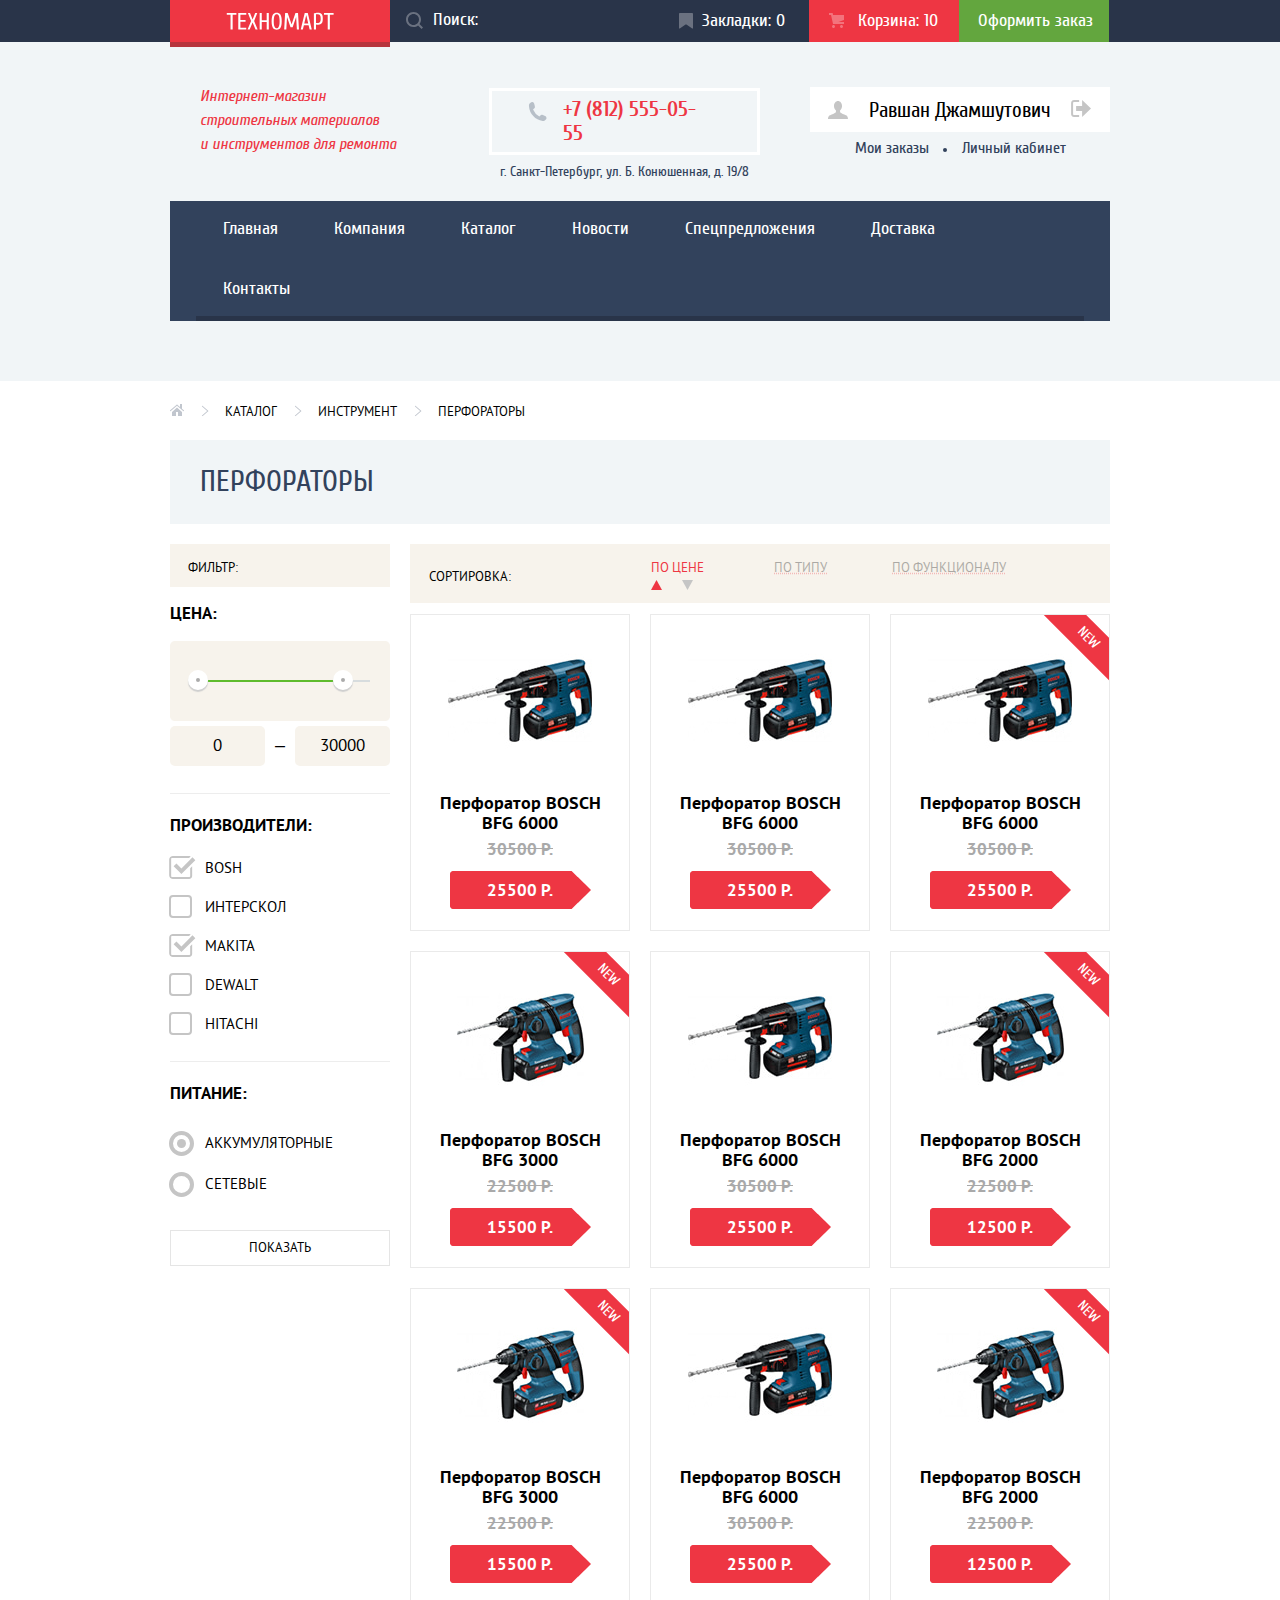
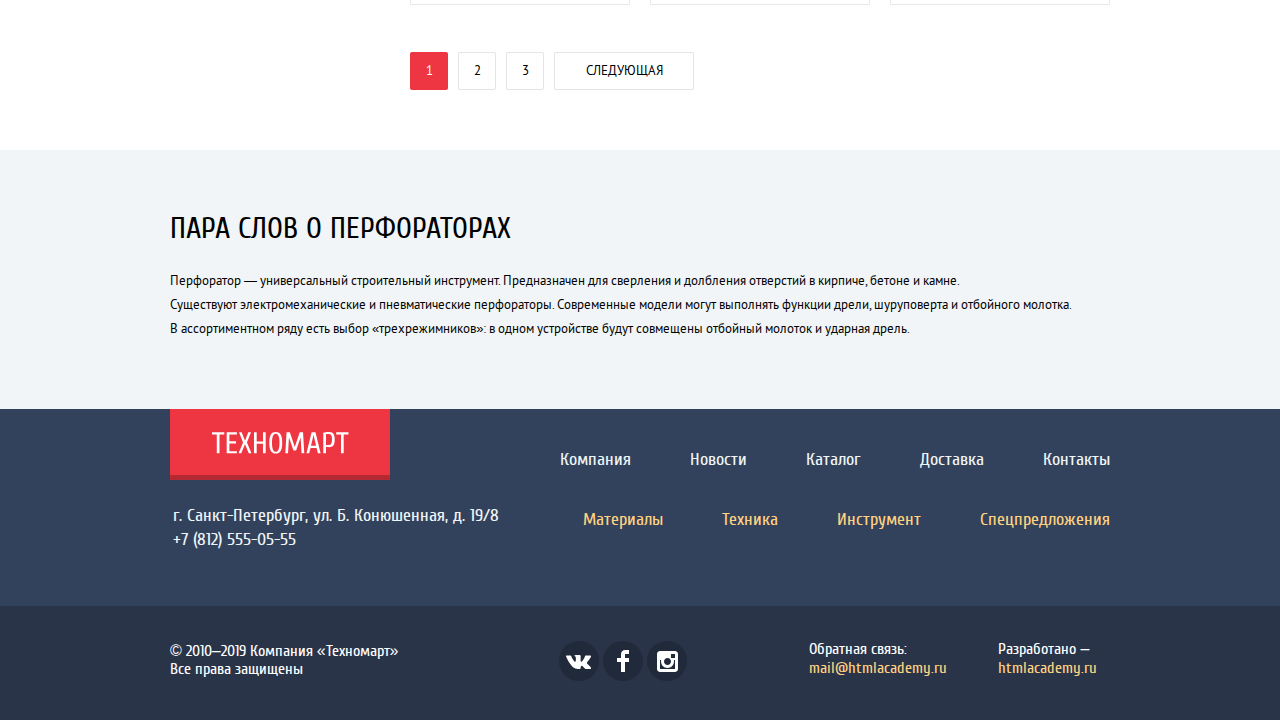
==== perforators.html @ a946649a "Добавлены подписи для каталога" ====
<!DOCTYPE html>
<html lang="ru">
  <head>
    <meta charset="utf-8">
    <title>Техномарт | Перфораторы</title>
    <link href="css/normalize.css" rel="stylesheet">
    <link href="css/style.css" rel="stylesheet">
  </head>
  <body>
    <header class="main-header">
      <div class="header-row-container">
        <div class="container header-inner-wrap">
          <a class="main-header-logo perforators-header-logo" href="index.html" aria-label="Переход на главную страницу">
            <img class="logo-img" src="img/logo-technomart.svg" width="108" height="18" alt="Логотип сайта Техномарт">
          </a>
          <div class="inner-row-container">
            <form class="search-form">
              <input class="search-field" type="search" name="search-field" placeholder="Поиск:" aria-label="Поиск по сайту">
              <span class="search-icon-container">
                <svg class="search-icon" aria-hidden="true" focusable="false"
                  width="17"
                  height="17"
                  viewBox="0 0 17 17"
                  fill="none"
                  xmlns="http://www.w3.org/2000/svg">

                  <path
                    fill-rule="evenodd"
                    clip-rule="evenodd"
                    d="M13.458 12.044L17 15.586L15.586 17L12.044
                       13.458C10.782 14.421 9.21 15 7.5 15C3.35786
                       15 0 11.6421 0 7.5C0 3.35786 3.35786 0 7.5
                       0C11.6421 0 15 3.35786 15 7.5C15.0001 9.14309
                       14.4581 10.7403 13.458 12.044ZM7.5 2C4.467
                       2 2 4.467 2 7.5C2.00331 10.5362 4.4638 12.9967
                       7.5 13C10.532 13 13 10.532 13 7.5C13 4.467
                       10.532 2 7.5 2Z"
                  />
                </svg>
              </span>
            </form>
            <a class="bookmarks b-catalog-bookmarks" href="#">Закладки: 0</a>
            <a class="cart b-catalog-cart" href="#">Корзина: 10</a>
            <a class="ordering" href="#">Оформить заказ</a>
          </div>
        </div>
      </div>
      <div class="header-flex-container">
        <div class="container header-inner-container header-inner-containercatalog">
          <p class="site-description-text site-description-text-catalog">
            Интернет-магазин
            строительных материалов
            и&nbsp;инструментов для ремонта
          </p>
          <div class="header-contacts-block header-contacts-block-catalog">
            <a class="header-contacts-phone" href="tel:78125550555" aria-label="Телефон нашего магазина">+7 (812) 555-05-55</a>
            <p class="header-address">г. Санкт-Петербург, ул. Б. Конюшенная, д. 19/8</p>
          </div>
          <div class="catalog-header-fields">
            <div class="private-block">
              <div class="private-name-wrap">
                <a class="private-name" href="blank.html">Равшан Джамшутович</a>
                <span class="user-icon-container">
                  <svg class="user-icon" aria-hidden="true" focusable="false"
                    width="20"
                    height="18"
                    fill="none"
                    xmlns="http://www.w3.org/2000/svg">
                    <path
                      d="M17.881 14.166c-2.144-.735-4.256-1.666-5.207-2.39-.657-.501-.77-1.618-.517-2.415 1.118-.903 1.864-2.477 1.864-4.278C14.021 2.276 12.221 0 10 0S5.979 2.276 5.979 5.083c0 1.801.746 3.374 1.863 4.277.253.798.141 1.915-.517 2.416-.95.724-3.063 1.654-5.207 2.39C-.026 14.902 0 18 0 18h20s.025-3.099-2.119-3.834z"
                    />
                  </svg>
                </span>
              </div>
              <a class="exit-button" href="blank.html" aria-label="Выход из личного кабинета">
                <svg class="logout-icon"  aria-hidden="true" focusable="false"
                  width="20"
                  height="17"
                  fill="none"
                  xmlns="http://www.w3.org/2000/svg">

                  <path
                    d="M20 8.5L11.12 0v6h-6v5h6v6L20 8.5z"
                  />
                  <path
                    d="M2.1 13.95V3.05c.02-.38.18-1.06 1.02-1.06h5.02V0H3.12C.94 0 .12 1.81.09 3.03v10.94C.1 15.2.94 17 3.12 17h5.02v-1.99H3.12c-.84 0-1-.68-1.01-1.06z"
                  />
                </svg>
              </a>
            </div>
            <div class="private-wrap">
              <a class="my-orders" href="blank.html">Мои заказы</a>
              <a class="private-office" href="blank.html">Личный кабинет</a>
            </div>
          </div>
        </div>
      </div>
      <nav class="main-navigation container">
        <ul class="site-navigation">
          <li class="site-navigation-item">
            <a class="site-navigation-link" href="index.html">Главная</a>
          </li>
          <li class="site-navigation-item">
            <a class="site-navigation-link" href="blank.html">Компания</a>
          </li>
          <li class="site-navigation-item">
            <a class="site-navigation-link" href="blank.html">Каталог</a>
          </li>
          <li class="site-navigation-item">
            <a class="site-navigation-link" href="blank.html">Новости</a>
          </li>
          <li class="site-navigation-item">
            <a class="site-navigation-link" href="blank.html">Спецпредложения</a>
          </li>
          <li class="site-navigation-item">
            <a class="site-navigation-link" href="blank.html">Доставка</a>
          </li>
          <li class="site-navigation-item">
            <a class="site-navigation-link" href="blank.html">Контакты</a>
          </li>
        </ul>
      </nav>
    </header>
    <main>
      <ul class="breadcrumbs container">
        <li class="breadcrumbs-item">
          <a class="breadcrumbs-link" href="index.html" aria-label="Главная страница">
            <svg class="home-icon" aria-hidden="true" focusable="false"
              width="14"
              height="12"
              fill="none"
              xmlns="http://www.w3.org/2000/svg">

              <path
                d="M2 8v4h4V8h2v4h4V8L7 3.516 2 8z"
              />
              <path
                d="M13.831 6.365L12 4.751V0h-2v2.987L7.332.635c-.02-.017-.043-.023-.064-.037a.4655.4655 0 00-.08-.047.5514.5514 0 00-.095-.024C7.062.521 7.032.515 7 .515c-.031 0-.061.006-.092.012a.46.46 0 00-.095.025c-.028.011-.053.029-.08.046-.021.014-.045.02-.064.037L.171 6.365a.501.501 0 00.33.875.497.497 0 00.331-.125L7 1.677l6.169 5.438a.501.501 0 00.662-.75z"
              />
            </svg>
          </a>
        </li>
        <li class="breadcrumbs-item">
          <a class="breadcrumbs-link" href="blank.html">Каталог</a>
        </li>
        <li class="breadcrumbs-item">
          <a class="breadcrumbs-link" href="blank.html">Инструмент</a>
        </li>
        <li class="breadcrumbs-item breadcrumbs-current" aria-current="page">
          <a class="breadcrumbs-link">Перфораторы</a>
        </li>
      </ul>
      <div class="catalog-title-wrap container">
        <h2 class="section-title perforators-catalog-title">Перфораторы</h2>
      </div>
      <div class="catalog-wrapper container">
        <div class="filters">
          <div class="filters-title-container">
            <h3 class="filters-title">Фильтр:</h3>
          </div>
          <form class="catalog-filter" method="GET" action="https://echo.htmlacademy.ru/" target="_blank">
            <fieldset class="filter-item price-range">
              <legend class="filter-legend">цена:</legend>
              <div class="range-filter">
                <div class="range-controls">
                  <div class="scale">
                    <div class="bar"></div>
                  </div>
                  <div class="toggle toggle-min" tabindex="0"></div>
                  <div class="toggle toggle-max" tabindex="0"></div>
                </div>
                <div class="price-controls">
                  <label class="min-price">
                    <input class="number-field number-field-min" type="text" name="min-price" value="0">
                  </label>
                  <span>&ndash;</span>
                  <label class="max-price">
                    <input class="number-field number-field-max" type="text" name="max-price" value="30000">
                  </label>
                </div>
              </div>
            </fieldset>
            <fieldset class="filter-item checkbox-producers">
              <legend class="filter-legend">производители:</legend>
              <ul class="checkbox-list">
                <li class="checkbox-item">
                  <input class="visually-hidden checkbox-input" type="checkbox" name="producers" value="bosh" id="filter-bosh" checked>
                  <label for="filter-bosh">bosh</label>
                </li>
                <li class="checkbox-item">
                  <input class="visually-hidden checkbox-input" type="checkbox" name="producers" value="interskol" id="filter-interskol">
                  <label for="filter-interskol">интерскол</label>
                </li>
                <li class="checkbox-item">
                  <input class="visually-hidden checkbox-input" type="checkbox" name="producers" value="makita" id="filter-makita" checked>
                  <label for="filter-makita">makita</label>
                </li>
                <li class="checkbox-item">
                  <input class="visually-hidden checkbox-input" type="checkbox" name="producers" value="dewalt" id="filter-dewalt">
                  <label for="filter-dewalt">dewalt</label>
                </li>
                <li class="checkbox-item">
                  <input class="visually-hidden checkbox-input" type="checkbox" name="producers" value="hitachi" id="filter-hitachi">
                  <label for="filter-hitachi">hitachi</label>
                </li>
              </ul>
            </fieldset>
            <fieldset class="filter-item radio-batteries">
              <legend class="filter-legend">питание:</legend>
              <ul class="radio-list">
                <li class="radio-item">
                  <input class="visually-hidden radio-input" type="radio" name="power" id="rechargeable-batteries" value="cordless-rotary-hammers
                  " checked>
                  <label for="rechargeable-batteries">аккумуляторные</label>
                </li>
                <li class="radio-item">
                  <input class="visually-hidden radio-input" type="radio" name="power" id="mains-batteries" value="network-punchers
                  ">
                  <label for="mains-batteries">сетевые</label>
                </li>
              </ul>
            </fieldset>
            <button class="filter-button" type="submit">показать</button>
          </form>
        </div>
        <div class="sorting">
          <div class="sorting-title-wrap">
            <h3 class="sorting-title">Сортировка:</h3>
          </div>
          <div class="sorting-block">
            <a class="sorting-item price active" href="#">По цене</a>
            <a class="sorting-item type" href="#">По типу</a>
            <a class="sorting-item functionality" href="#">По функционалу</a>
            <div class="dir-arrows-wrap">
              <a class="sorting-item sorting-item-dir" href="#" aria-label="Сортировка по возрастанию">
                <svg class="icon-dir icon-dir-up active" aria-hidden="true" focusable="false"
                  width="11"
                  height="10"
                  viewBox="0 0 11 10"
                  fill="none"
                  xmlns="http://www.w3.org/2000/svg">

                  <path
                    d="M5.5 0L11 10L0 10"
                  />
                </svg>
              </a>
              <a class="sorting-item sorting-item-dir" href="#" aria-label="Сортировка по убыванию">
                <svg class="icon-dir icon-dir-down" aria-hidden="true" focusable="false"
                  width="11"
                  height="10"
                  viewBox="0 0 11 10"
                  fill="none"
                  xmlns="http://www.w3.org/2000/svg">

                  <path
                    d="M5.5 0L11 10L0 10"
                  />
                </svg>
              </a>
            </div>
          </div>
        </div>
        <section class="perforators-catalog-section">
          <h3 class="visually-hidden">Каталог перфораторов</h3>
          <ul class="perforators-list">
            <li class="perforator-item new new-catalog-perforators">
              <div class="hover-buttons">
                <a class="add-basket-button" href="#">купить</a>
                <a class="add-bookmark-button" href="#">в закладки</a>
              </div>
              <div class="catalog-img-wrap">
                <img class="perforator-image" src="img/perforator-3.jpg" width="144" height="128" alt="Перфоратор BOSCH BFG 6000">
              </div>
              <a class="card-link" href="blank.html">
                <h3 class="card-title">Перфоратор BOSCH BFG 6000</h3>
              </a>
              <del class="price-delete">30500 Р.</del>
              <span class="real-price">25500 Р.</span>
            </li>
            <li class="perforator-item new new-catalog-perforators">
              <div class="hover-buttons">
                <a class="add-basket-button" href="#">купить</a>
                <a class="add-bookmark-button" href="#">в закладки</a>
              </div>
              <div class="catalog-img-wrap">
                <img class="perforator-image" src="img/perforator-3.jpg" width="144" height="128" alt="Перфоратор BOSCH BFG 6000">
              </div>
              <a class="card-link" href="blank.html">
                <h3 class="card-title">Перфоратор BOSCH BFG 6000</h3>
              </a>
              <del class="price-delete">30500 Р.</del>
              <span class="real-price">25500 Р.</span>
            </li>
            <li class="perforator-item new new-catalog-perforators new-current">
              <div class="hover-buttons">
                <a class="add-basket-button" href="#">купить</a>
                <a class="add-bookmark-button" href="#">в закладки</a>
              </div>
              <div class="catalog-img-wrap">
                <img class="perforator-image" src="img/perforator-3.jpg" width="144" height="128" alt="Перфоратор BOSCH BFG 6000">
              </div>
              <a class="card-link" href="blank.html">
                <h3 class="card-title">Перфоратор BOSCH BFG 6000</h3>
              </a>
              <del class="price-delete">30500 Р.</del>
              <span class="real-price">25500 Р.</span>
            </li>
            <li class="perforator-item new new-catalog-perforators new-current">
              <div class="hover-buttons">
                <a class="add-basket-button" href="#">купить</a>
                <a class="add-bookmark-button" href="#">в закладки</a>
              </div>
              <div class="catalog-img-wrap">
                <img class="perforator-image" src="img/perforator-2.jpg" width="127" height="112" alt="Перфоратор BOSCH BFG 3000">
              </div>
              <a class="card-link" href="blank.html">
                <h3 class="card-title">Перфоратор BOSCH BFG 3000</h3>
              </a>
              <del class="price-delete">22500 Р.</del>
              <span class="real-price">15500 Р.</span>
            </li>
            <li class="perforator-item new new-catalog-perforators">
              <div class="hover-buttons">
                <a class="add-basket-button" href="#">купить</a>
                <a class="add-bookmark-button" href="#">в закладки</a>
              </div>
              <div class="catalog-img-wrap">
                <img class="perforator-image" src="img/perforator-3.jpg" width="144" height="128" alt="Перфоратор BOSCH BFG 6000">
              </div>
              <a class="card-link" href="blank.html">
                <h3 class="card-title">Перфоратор BOSCH BFG 6000</h3>
              </a>
              <del class="price-delete">30500 Р.</del>
              <span class="real-price">25500 Р.</span>
            </li>
            <li class="perforator-item new new-catalog-perforators new-current">
              <div class="hover-buttons">
                <a class="add-basket-button" href="#">купить</a>
                <a class="add-bookmark-button" href="#">в закладки</a>
              </div>
              <div class="catalog-img-wrap">
                <img class="perforator-image" src="img/perforator-4.jpg" width="127" height="112" alt="Перфоратор BOSCH BFG 2000">
              </div>
              <a class="card-link" href="blank.html">
                <h3 class="card-title">Перфоратор BOSCH BFG 2000</h3>
              </a>
              <del class="price-delete">22500 Р.</del>
              <span class="real-price">12500 Р.</span>
            </li>
            <li class="perforator-item new new-catalog-perforators new-current">
              <div class="hover-buttons">
                <a class="add-basket-button" href="#">купить</a>
                <a class="add-bookmark-button" href="#">в закладки</a>
              </div>
              <div class="catalog-img-wrap">
                <img class="perforator-image" src="img/perforator-2.jpg" width="127" height="112" alt="Перфоратор BOSCH BFG 3000">
              </div>
              <a class="card-link" href="blank.html">
                <h3 class="card-title">Перфоратор BOSCH BFG 3000</h3>
              </a>
              <del class="price-delete">22500 Р.</del>
              <span class="real-price">15500 Р.</span>
            </li>
            <li class="perforator-item new new-catalog-perforators">
              <div class="hover-buttons">
                <a class="add-basket-button" href="#">купить</a>
                <a class="add-bookmark-button" href="#">в закладки</a>
              </div>
              <div class="catalog-img-wrap">
                <img class="perforator-image" src="img/perforator-3.jpg" width="144" height="128" alt="Перфоратор BOSCH BFG 6000">
              </div>
              <a class="card-link" href="blank.html">
                <h3 class="card-title">Перфоратор BOSCH BFG 6000</h3>
              </a>
              <del class="price-delete">30500 Р.</del>
              <span class="real-price">25500 Р.</span>
            </li>
            <li class="perforator-item new new-catalog-perforators new-current">
              <div class="hover-buttons">
                <a class="add-basket-button" href="#">купить</a>
                <a class="add-bookmark-button" href="#">в закладки</a>
              </div>
              <div class="catalog-img-wrap">
                <img class="perforator-image" src="img/perforator-4.jpg" width="127" height="112" alt="Перфоратор BOSCH BFG 2000">
              </div>
              <a class="card-link" href="blank.html">
                <h3 class="card-title">Перфоратор BOSCH BFG 2000</h3>
              </a>
              <del class="price-delete">22500 Р.</del>
              <span class="real-price">12500 Р.</span>
            </li>
          </ul>
          <ul class="pagination">
            <li class="pagination-item">
              <a class="pagination-link active">1</a>
            </li>
            <li class="pagination-item">
              <a class="pagination-link" href="#">2</a>
            </li>
            <li class="pagination-item">
              <a class="pagination-link" href="#">3</a>
            </li>
            <li class="pagination-item">
              <a class="pagination-link pagination-next" href="#">Следующая</a>
            </li>
          </ul>
        </section>
      </div>
      <section class="desc-products">
        <div class="container">
          <h2 class="desc-products-title">Пара слов о перфораторах</h2>
          <p class="desc-products-text">
            Перфоратор&nbsp;&mdash; универсальный строительный инструмент. Предназначен для сверления и&nbsp;долбления отверстий в&nbsp;кирпиче, бетоне и&nbsp;камне.
            Существуют&nbsp;электромеханические и&nbsp;пневматические перфораторы. Современные модели могут выполнять функции дрели, шуруповерта и&nbsp;отбойного&nbsp;молотка.
            В&nbsp;ассортиментном ряду есть выбор &laquo;трехрежимников&raquo;: в&nbsp;одном устройстве будут совмещены отбойный молоток и&nbsp;ударная дрель.
          </p>
        </div>
      </section>
    </main>
    <footer class="main-footer">
      <div class="container main-footer-wrap">
        <div class="main-footer-container">
          <a class="footer-logo perforators-footer-logo" href="index.html">
            <img class="footer-logo-img" src="img/logo-technomart2.svg" width="138" height="23" alt="Логотип сайта Техномарт">
          </a>
          <div class="footer-contacts-block">
            <p class="footer-address">г. Санкт-Петербург, ул. Б. Конюшенная, д. 19/8</p>
            <a class="footer-phone" href="tel:+78125550555">+7 (812) 555-05-55</a>
          </div>
        </div>
        <div class="footer-navigations-wrapper">
          <ul class="footer-navigation footer-navigation-white">
            <li class="footer-navigation-item">
              <a class="footer-navigation-link white" href="blank.html">Компания</a>
            </li>
            <li class="footer-navigation-item">
              <a class="footer-navigation-link white" href="blank.html">Новости</a>
            </li>
            <li class="footer-navigation-item">
              <a class="footer-navigation-link white" href="perforators.html">Каталог</a>
            </li>
            <li class="footer-navigation-item">
              <a class="footer-navigation-link white" href="blank.html">Доставка</a>
            </li>
            <li class="footer-navigation-item">
              <a class="footer-navigation-link white" href="blank.html">Контакты</a>
            </li>
          </ul>
          <ul class="footer-navigation footer-navigation-gold">
            <li class="footer-navigation-item">
              <a class="footer-navigation-link gold" href="blank.html">Материалы</a>
            </li>
            <li class="footer-navigation-item">
              <a class="footer-navigation-link gold" href="blank.html">Техника</a>
            </li>
            <li class="footer-navigation-item">
              <a class="footer-navigation-link gold" href="blank.html">Инструмент</a>
            </li>
            <li class="footer-navigation-item">
              <a class="footer-navigation-link gold" href="blank.html">Спецпредложения</a>
            </li>
          </ul>
        </div>
      </div>
      <div class="footer-inner-block">
        <div class="container down-row-wrap">
          <p class="copyright">
            &#169; 2010–2019 Компания «Техномарт»<br>
            Все права защищены
          </p>
          <ul class="socials-list">
            <li class="social-item">
              <a class="social-button" href="https://vk.com" target="_blank" aria-label="Мы в Вконтактн">
                <svg class="vk-icon" aria-hidden="true" focusable="false"
                  width="26"
                  height="15"
                  viewBox="0 0 26 15"
                  fill="none"
                  xmlns="http://www.w3.org/2000/svg">

                  <path
                    d="M15.5403 11.7281C16.4609 11.4384 17.6395
                       13.6406 18.8943 14.4834C19.836 15.1219
                       20.5573 14.9841 20.5573 14.9841L23.9017
                       14.9372C23.9017 14.9372 25.6495 14.8322
                       24.8232 13.4803C24.7549 13.3678 24.3389
                       12.4781 22.334 10.6472C20.2376 8.73186
                       20.5217 9.04218 23.0456 5.73093C24.5835
                       3.71249 25.1988 2.47968 25.0062
                       1.95468C24.8213 1.44936 23.6918 1.58061
                       23.6918 1.58061L19.9237 1.60593C19.5568
                       1.60686 19.2458 1.71749 19.1042
                       2.08874C19.1013 2.09249 18.5062
                       3.65061 17.7127 4.9753C16.0362 7.77749
                       15.3669 7.92655 15.0896 7.75124C14.4531
                       7.3453 14.6139 6.1228 14.6139 5.25374C14.6139
                       2.5378 15.0299 1.4053 13.7992 1.1128C13.388
                       1.0153 13.0876 0.951552 12.0389
                       0.942177C10.6985 0.922489 9.56027 0.942177
                       8.91508 1.25061C8.48656 1.45968 8.15819
                       1.91811 8.35753 1.94436C8.6079 1.97718 9.1693
                       2.09436 9.46975 2.49374C9.8559 3.01124 9.84434
                       4.17093 9.84434 4.17093C9.84434 4.17093 10.0649
                       7.36874 9.32434 7.7653C8.8159 8.03718 8.12064
                       7.48218 6.62516 4.9378C5.86153 3.63655 5.28471
                       2.19843 5.28471 2.19843C5.28471 2.19843 5.17301
                       1.93124 4.97079 1.78499C4.73005 1.61155 4.39301
                       1.55624 4.39301 1.55624L0.816563 1.57874C0.816563
                       1.57874 0.27923 1.59374 0.0818227
                       1.82436C-0.0934366 2.02874 0.0673782
                       2.45061 0.0673782 2.45061C0.0673782 2.45061
                       2.86864 8.90155 6.04064 12.1509C8.94879
                       15.1341 12.2537 14.9362 12.2537
                       14.9362H13.7511C13.7511 14.9362 14.2027
                       14.8856 14.4338 14.6437C14.6495 14.4187
                       14.6399 13.9959 14.6399 13.9959C14.6399
                       13.9959 14.61 12.0187 15.5403 11.7281Z"
                  />
                </svg>
              </a>
            </li>
            <li class="social-item">
              <a class="social-button" href="https://facebook.com" target="_blank" aria-label="Мы в Фейсбуке">
                <svg class="fb-icon" aria-hidden="true" focusable="false"
                  width="12"
                  height="22"
                  viewBox="0 0 12 22"
                  fill="none"
                  xmlns="http://www.w3.org/2000/svg">

                  <path
                    d="M12 4V0H8C5.79086 0 4 1.79086 4
                       4V8H0V12H4V22H8V12H12V8H8V4H12Z"
                  />
                </svg>
              </a>
            </li>
            <li class="social-item">
              <a class="social-button" href="https://instagram.com" target="_blank" aria-label="Мы в Инстаграме">
                <svg class="inst-icon" aria-hidden="true" focusable="false"
                  width="21"
                  height="21"
                  viewBox="0 0 21 21"
                  fill="none"
                  xmlns="http://www.w3.org/2000/svg">

                  <path
                    fill-rule="evenodd"
                    clip-rule="evenodd"
                    d="M3 0H18C19.65 0 21 1.35 21 3V18C21 19.65 19.65 21 18
                       21H3C1.35 21 0 19.65 0 18V3C0 1.35 1.35 0 3 0ZM14
                       10.5C14 8.57 12.43 7 10.5 7C8.57 7 7 8.57 7 10.5C7
                       12.43 8.57 14 10.5 14C12.43 14 14 12.43 14 10.5ZM3
                       18V9H4.181C4.0626 9.49127 4.00186 9.99467 4 10.5C4
                       14.0899 6.91015 17 10.5 17C14.0899 17 17 14.0899 17
                       10.5C16.9986 9.99464 16.9379 9.49118 16.819
                       9H18V18H3ZM14 7H18V3H14V7Z"
                  />
                </svg>
              </a>
            </li>
          </ul>
          <div class="feedback-wrap">
            <div class="feedback-block">
              <span class="feedback-block-text">Обратная связь:</span>
              <a class="feedback-block-email" href="mailto:mail@htmlacademy.ru" aria-label="Почта для обратной связи">mail@htmlacademy.ru</a>
            </div>
            <div class="develop">
              <span class="develop-text">Разработано &ndash;</span>
              <a class="develop-site" href="https://htmlacademy.ru/intensive/htmlcss">htmlacademy.ru</a>
            </div>
          </div>
        </div>
      </div>
    </footer>
    <section class="modal modal-cart">
      <div class="modal-upper-wrap">
        <span class="icon-mark-span">
          <svg width="66" height="66" viewBox="0 0 66 66" fill="none" xmlns="http://www.w3.org/2000/svg">
            <path d="M33 66C51.2254 66 66 51.2254 66 33C66 14.7746 51.2254 0 33 0C14.7746 0 0 14.7746 0 33C0 51.2254 14.7746 66 33 66Z" fill="#63A63E"/>
            <path d="M49.641 21.066C49.2498 20.6773 48.6181 20.6773 48.227 21.066L29.788 39.504C29.3968 39.8928 28.7651 39.8928 28.374 39.504L20.234 31.365C19.8428 30.9763 19.2111 30.9763 18.82 31.365L15.285 34.9C14.8962 35.2912 14.8962 35.9228 15.285 36.314L28.374 49.404C28.7651 49.7928 29.3968 49.7928 29.788 49.404L33.324 45.868L34.738 44.454L53.176 26.016C53.5647 25.6248 53.5647 24.9932 53.176 24.602L49.641 21.066Z" fill="white"/>
          </svg>
        </span>
        <h2 class="add-success">Товар добавлен в корзину!</h2>
      </div>
      <div class="modal-lower-wrap">
        <a class="ordering-modal-link" href="blank.html">оформить заказ</a>
        <button class="modal-close-button">продолжить покупки</button>
      </div>
      <button class="modal-close feedback-modal-close" type="button" aria-label="Закрыть модальное окно с уведомлением о добавлении товара в корзину">
        <svg class="icon-close"
             width="21"
             height="21"
             viewBox="0 0 21 21"
             fill="none"
             xmlns="http://www.w3.org/2000/svg">

          <path
             d="M13.273 10.5L20.695 3.07799C21.084 2.68899 21.084 2.05299 20.695 1.66399L19.336 0.304995C18.947 -0.0840054 18.311 -0.0840054 17.922 0.304995L10.5 7.72699L3.07799 0.304995C2.68899 -0.0840054 2.05299 -0.0840054 1.66399 0.304995L0.304995 1.66399C-0.0840054 2.05299 -0.0840054 2.68899 0.304995 3.07799L7.72699 10.5L0.305995 17.922C-0.0830054 18.311 -0.0830054 18.947 0.305995 19.336L1.66499 20.695C2.05399 21.084 2.68999 21.084 3.07899 20.695L10.501 13.273L17.923 20.695C18.312 21.084 18.948 21.084 19.337 20.695L20.696 19.336C21.085 18.947 21.085 18.311 20.696 17.922L13.273 10.5Z"
             fill="#EE3643"
          />
        </svg>
      </button>
    </section>
  </body>
</html>
---- css/style.css ----
/* fonts */

/* cuprum-regular */
@font-face {
  font-family: 'Cuprum';
  font-style: normal;
  font-weight: 400;

  font-display: swap;
  src: local('Cuprum Regular'), local('Cuprum-Regular'),
       url('../fonts/cuprum.woff2') format('woff2'),
       url('../fonts/cuprum.woff') format('woff');
}
/* cuprum-700 */
@font-face {
  font-family: 'Cuprum';
  font-style: normal;
  font-weight: 700;

  font-display: swap;
  src: local('Cuprum Bold'), local('Cuprum-Bold'),
       url('../fonts/cuprumbold.woff2') format('woff2'),
       url('../fonts/cuprumbold.woff') format('woff');
}
/* cuprum-italic */
@font-face {
  font-family: 'Cuprum';
  font-style: italic;
  font-weight: 400;

  font-display: swap;
  src: local('Cuprum Italic'), local('Cuprum-Italic'),
       url('../fonts/cuprumitalic.woff2') format('woff2'),
       url('../fonts/cuprumitalic.woff') format('woff');
}
/* cuprum-700italic */
@font-face {
  font-family: 'Cuprum';
  font-style: italic;
  font-weight: 700;

  font-display: swap;
  src: local('Cuprum Bold Italic'), local('Cuprum-BoldItalic'),
       url('../fonts/cuprumbolditalic.woff2') format('woff2'),
       url('../fonts/cuprumbolditalic.woff') format('woff');
}

/* pt-sans-regular */
@font-face {
  font-family: 'PT Sans';
  font-style: normal;
  font-weight: 400;

  font-display: swap;
  src: local('PT Sans'), local('PTSans-Regular'),
       url('../fonts/ptsans.woff2') format('woff2'),
       url('../fonts/ptsans.woff') format('woff');
}
/* pt-sans-700 */
@font-face {
  font-family: 'PT Sans';
  font-style: normal;
  font-weight: 700;

  font-display: swap;
  src: local('PT Sans Bold'), local('PTSans-Bold'),
       url('../fonts/ptsansbold.woff2') format('woff2'),
       url('../fonts/ptsansbold.woff') format('woff');
}

/* Variables */

:root {
  /* colors */

  --basic-white: #fff;
  --basic-extra-grey: rgba(255, 255, 255, 0.3);
  --basic-black: #000;
  --basic-extra-white: rgba(0, 0, 0, 0.0001);
  --basic-neutral: #f1f5f7;
  --basic-extra-light: #F3F7F9;
  --basic-light-grey: #EAEAEA;
  --basic-dark-silver: #32425C;
  --basic-extra-red: #EE3643;
  --basic-purple: #DC91D8;
  --basic-blue:#3BBCE3;
  --basic-light-blue: #f2f6f8;
  --basic-light-blue: #F1F5F7;
  --basic-dark-blue: #32425C;
  --basic-darker-blue: #293449;
  --basic-green: #63A63E;
  --basic-light-green: #8ED78F;
  --basic-light-yellow: #FFC047;
  --basic-dark-yellow: #FFBF47;
  --basic-light-golden: #FFD180;
  --basic-lighter-golden: #FFDA96;
  --basic-light-brown: #a87751;
  --basic-beige: #F9F5F0;
  --basic-extra-beige: #F7F3EC;
  --basic-extra-dark-blue: #E5E5E5;
  --basic-grey: #3D546F;
  --basic-social: #212A3A;
  --basic-button-shadow: #367315;

  --special-white: rgba(255, 255, 255, 0.5);
  --special-extra-white: rgba(0, 0, 0, 0.15);
  --special-dark-blue: #1D2739;
  --special-darker-blue: #161D29;
  --special-extra-blue: #405069;
  --special-dark-red: #CA2C37;
  --special-darker-red: #BA2732;
  --special-greylight: #C5C5C5;
  --special-extra-greylight: rgba(197, 197, 197, 0.3);
  --special-greydark: rgba(169, 169, 169, 0.3);
  --special-greydarker: #a9a9a9;
  --special-dark-green: #5FBB2D;
  --special-darker-green: #518534;

  --home-icon-color: #C1C6CE;

  --b-feedback-button: #F4F4F4;
  --b-modal-buttons: #f1f1f1;
  --placeholder-color: #A9A9A9;
  --logo-shadow: #B6343D;
  --scale-b: #D7DCDE;
  --toggle-b: #ABABAB;
  --toggle-shadow: #cfcfcf;
  --radio-hover: #B5B5B5;

  /* fonts */

  --extra-font: "PT Sans", sans-serif, Tahoma;
}

/* Global */

*,
*::before,
*::after {
  box-sizing: border-box;
}

body {
  min-width: 940px;
  min-height: 100%;
  display: grid;
  grid-template-rows: min-content 1fr min-content;
  align-content: start;
  margin: 0;
  padding: 0;

  font-family: "Cuprum", sans-serif, Arial;
  font-style: normal;
  font-weight: 400;
  font-size: 18px;
  line-height: 24px;
  color: var(--basic-white);

  background-color: var(--basic-white);
}

html {
  height: 100%;
}

a {
  text-decoration: none;
}

img {
  max-width: 100%;
  height: auto;
}

.visually-hidden {
  position: absolute;
  clip: rect(0 0 0 0);
  width: 1px;
  height: 1px;
  margin: -1px;
}

/* container */

.container {
  width: 960px;
  margin: 0 auto;
  padding: 0 10px;
}

/* main-header */

.main-header {
  background-color: var(--basic-light-blue);

  padding-bottom: 60px;
}

.header-row-container {
  background-color: var(--basic-darker-blue);
}

.header-inner-wrap {
  display: flex;
  flex-wrap: wrap;
}

.main-header-logo {
  color: var(--basic-white);
  pointer-events: none;
  text-align: center;

  background-color: var(--basic-extra-red);
  box-shadow: 0 5px 0 var(--logo-shadow);

  width: 220px;
  padding: 12px 56px 5px;
  margin-bottom: auto;
  vertical-align: middle;
}

.logo-img {
  display: inline-block;
  width: 108px;
  height: 18px;
}

.inner-row-container {
  display: flex;
  flex-wrap: wrap;
  width: 720px;
}

.search-form {
  display: flex;
  justify-content: start;
  margin-bottom: auto;
}

.search-field {
  background-color: var(--basic-darker-blue);

  border: none;
  width: 228px;
  outline: none;
  outline-offset: 0;
  order: 1;
}

.search-field::placeholder {
  color: var(--basic-white);
  font-family: "Cuprum", sans-serif, Arial;
  font-style: normal;
  font-weight: 400;
  font-size: 18px;
}

.search-field:active {
  background-color: var(--basic-white);

  color: var(--basic-black);
}

.search-field:focus {
  background-color: var(--basic-white);

  color: var(--basic-black);
}

.search-icon-container {
  padding: 12px 8px 5px 16px;
}

.search-icon {
  fill: var(--basic-white);
  opacity: 0.3;
}

.search-icon:hover {
  opacity: 1;
}

.search-field:active + .search-icon-container,
.search-field:focus + .search-icon-container {
  background-color: var(--basic-white);
}

.search-field:hover + .search-icon-container .search-icon  {
  fill: var(--basic-white);
  opacity: 1;
}

.search-field:active + .search-icon-container .search-icon,
.search-field:focus + .search-icon-container .search-icon {
  fill: var(--basic-extra-red);
  opacity: 1;
}

.perforators-header-logo {
  pointer-events: all;
}

.bookmarks,
.cart {
  color: var(--basic-white);
  overflow-wrap: break-word;

  width: 150px;
  position: relative;
  margin-bottom: auto;
}

.bookmarks {
  padding: 9px 6px 9px 43px;
}

.cart {
  padding:9px 8px 9px 49px;
}

.b-catalog-cart {
  background-color: var(--basic-extra-red);
}

.bookmarks::before,
.cart::before {
  content: "";
  position: absolute;
  top: 13px;

  background-repeat: no-repeat;
  background-position: 0 0;
  opacity: 0.3;
}

.bookmarks::before {
  width: 14px;
  height: 16px;
  left: 20px;

  background-image: url("/img/icon-bookmark.svg");
}

.cart::before {
  width: 15px;
  height: 15px;
  left: 26px;

  background-image: url("/img/icon-cart.svg");
}

.b-catalog-cart::before {
  left: 20px;
}

.bookmarks:hover::before,
.cart:hover::before {
  opacity: 1;
}

.bookmarks:active::before,
.cart:active::before {
  opacity: 0.3;
}

.bookmarks:active,
.cart:active {
  background-color: var(--special-darker-blue);

  color: var(--special-white);
}

.b-catalog-cart:active {
  background-color: var(--basic-extra-red);
}

.ordering {
  width: 150px;
  padding: 9px 16px 9px 19px;
  margin-bottom: auto;

  color: var(--basic-white);
  overflow-wrap: break-word;

  background-color: var(--basic-green);
}

.ordering:hover {
  background-color: var(--special-dark-green);
}

.ordering:active {
  color: var(--special-white)
}

.header-inner-container {
  display: flex;
  margin-bottom: 40px;
}

.header-inner-containercatalog {
  margin-bottom: 2px;
}

.site-description-text {
  width: 235px;
  padding-top: 42px;
  padding-left: 30px;
  margin: 0;
  margin-right: 85px;

  font-style: italic;
  font-size: 16px;
  line-height: 24px;
  color: var(--basic-extra-red);
}


.header-contacts-block {
  padding-top: 46px;
  margin-right: 70px;
}

.header-contacts-block-catalog {
  margin-right: 50px;
}

.header-contacts-phone {
  color: var(--basic-extra-red);
  font-weight: bold;
  font-size: 21px;

  border: 3px solid var(--basic-white);
  display: inline-block;
  padding: 6px 42px 7px 71px;
  margin-bottom: 5px;
  position: relative;
}

.header-contacts-phone::before {
  content: "";
  position: absolute;
  width: 19px;
  height: 19px;
  top: 11px;
  left: 36px;

  background-image: url("../img/icon-phone.svg");
  background-position: 0 0;
  background-repeat: no-repeat;
}

.header-address {
  color: var(--basic-dark-blue);
  font-size: 14px;
  text-align: center;

  margin: 0;
}

.header-fields {
  display: flex;
  align-items: flex-start;
  padding-top: 44px;
  width: 280px;
}

.login-field,
.registration-field {
  color: var(--basic-black);
  font-size: 21px;

  background-color: var(--basic-white);

  display: inline-block;
  overflow-wrap: break-word;
}

.login-field {
  width: 121px;
  margin-right: 10px;
  padding: 12px 27px 12px 19px;
}

.registration-field {
  width: 150px;
  padding: 12px 24px;
}

.login-field:hover,
.registration-field:hover {
  color: var(--basic-extra-red);
}

.login-field:active,
.registration-field:active {
  color: var(--special-greylight)
}

.login-field:hover .login-icon {
  fill: var(--basic-grey)
}

.login-icon {
  fill: var(--special-greylight);
}

.login-icon:hover {
  fill: var(--basic-grey);
}

.login-icon:active {
  fill: var(--special-greylight);
}

.login-field:active .login-icon {
  fill: var(--special-greylight);
}

.catalog-header-fields {
  margin-bottom: 42px;
}

.private-block {
  background-color: var(--basic-white);

  width: 300px;
  height: 45px;
  display: flex;
  align-items: center;
  justify-content: center;
  margin-bottom: 7px;
  margin-top: 45px;
  padding-right: 17px;
}

.private-name-wrap {
  display: flex;
  margin-right: 20px;
}

.user-icon-container {
  padding-top: 3px;
  margin-left: 15px;
  margin-right: 21px;
  height: 18px;
}

.private-name {
  order: 1;

  font-size: 21px;
  font-weight: 400;
}

.private-name,
.exit-button {
  color: var(--basic-black);
}

.user-icon {
  fill: var(--special-greylight);

  width: 20px;
  height: 18px;
}

.private-name:hover + .user-icon-container .user-icon {
  fill: var(--basic-grey);
}

.private-name:active + .user-icon-container .user-icon {
  fill: var(--special-greylight);
}

.exit-button {
  display: inline-block;
  padding-top: 5px;
}

.logout-icon {
  fill: var(--special-greylight);
}

.logout-icon:hover {
  fill: var(--basic-grey);
}

.logout-icon:active {
  fill: var(--special-greylight);
}

.private-wrap {
  position: relative;
  display: flex;
  justify-content: center;
}

.private-wrap:hover::before {
  background-color: var(--basic-extra-red);
}

.private-wrap:active::before {
  background-color: var(--special-greylight);
}

.private-wrap::before {
  content: "";
  width: 4px;
  height: 4px;
  position: absolute;
  top: 50%;
  left: 133px;
  border-radius: 50%;

  background-color: var(--basic-dark-blue);
  background-size: 4px 4px;
  background-position: 0 0;
  background-repeat: no-repeat;
}

.my-orders {
  margin-right: 33px;
}

.my-orders,
.private-office {
  color: var(--basic-dark-blue);
  font-size: 16px;
  line-height: 18px;
}

.my-orders:hover,
.private-office:hover {
  color: var(--basic-extra-red);
}

.private-name:active,
.exit-button:active,
.my-orders:active,
.private-office:active {
  color: var(--special-greylight);
}

/* main-navigation */

.main-navigation {
  background-color: var(--basic-dark-silver);

  padding: 0 26px;
  width: 940px;
}

.site-navigation {
  list-style: none;
  margin: 0;
  padding: 0;
  display: flex;
  justify-content: start;
  align-items: center;
  flex-wrap: wrap;

  box-shadow: inset 0px -5px 0px var(--basic-darker-blue);
}

.site-navigation-link {
  color: var(--basic-white);
  text-align: center;

  display: inline-block;
  padding: 16px 29px 20px 27px;
  overflow-wrap: break-word;
}

.site-navigation-link:hover {
  background-color: var(--basic-darker-blue);
}

.site-navigation-link:active {
  opacity: 0.5;
}

.navigation-link-index {
  pointer-events: none;
}

/* offers */

.offers {
  display: grid;
  grid-template-columns: repeat(3, 300px);
  grid-template-rows: repeat(3, 1fr);
  gap: 20px;
  margin: 59px auto 58px;
}

.offer-item {
  font-weight: bold;
  font-size: 24px;
  line-height: 30px;

  display: flex;
  flex-direction: column;
  justify-content: space-between;
  padding: 20px 23px 21px;

  background-repeat: no-repeat;
}

.new {
  overflow: hidden;
  position: relative;
}

.offer-item:first-of-type {
  background-color: var(--basic-dark-yellow);
  background-image: url("../img/icon-1.svg");
  background-size: 44px 65px;
  background-position: 213px 31px;

  grid-column: 1 / 2;
  grid-row: 1 / 2;
}

.offer-item:nth-of-type(2) {
  background-color: var(--basic-blue);
  background-image: url("../img/icon-2.svg");
  background-size: 75px 61px;
  background-position: 194px 34px;

  grid-column: 2 / 3;
  grid-row: 1 / 2;
}

.offer-item:nth-of-type(3) {
  background-color: var(--basic-purple);
  background-image: url("../img/icon-3.svg");
  background-size: 78px 62px;
  background-position: 191px 31px;

  grid-column: 3 / 4;
  grid-row: 1 / 2;
}

.offer-item:nth-of-type(4) {
  background-color: var(--basic-light-green);
  background-image: url("../img/icon-4.svg");
  background-size: 59px 72px;
  background-position: 196px 26px;

  grid-column: 3 / 4;
  grid-row: 2 / 3;
}

.offer-item:nth-of-type(5) {
  background-color: var(--basic-light-yellow);
  background-image: url("../img/icon-5.svg");
  background-size: 78px 63px;
  background-position: 191px 32px;

  grid-column: 3 / 4;
  grid-row: 3 / 4;
}

.offer-item:nth-of-type(4n + 1) {
  background-color: var(--basic-dark-yellow);
}

.offer-item:nth-of-type(4n + 2) {
  background-color: var(--basic-blue);
}

.offer-item:nth-of-type(4n + 3) {
  background-color: var(--basic-purple);
}

.offer-item:nth-of-type(4n + 4) {
  background-color: var(--basic-light-green);
}

.offer-item:nth-of-type(4n + 5) {
  background-color: var(--basic-light-yellow);
}

.new::before,
.new::before {
  content: "new";
  position: absolute;
  width: 100px;
  height: 30px;
  display: none;

  text-transform: uppercase;
  font-family: "Cuprum", sans-serif, Arial;
  font-style: normal;
  font-weight: 400;
  font-size: 14px;
  text-align: center;
  line-height: 30px;

  background-color: var(--basic-extra-red);
  background-size: 100px 30px;
}

.new::before {
  transform:  rotate(45deg) translate(136px, -152px);
}

.new-current::before {
  display: block;
}

.offer-title {
  margin: 0;
  margin-bottom: 14px;
  max-width: 150px;
  overflow-wrap: break-word;

  font-size: 24px;
}

.subtitle-link {
  color: var(--basic-white);
  text-transform: uppercase;
  font-size: 14px;
  text-align: center;

  background-color: var(--basic-extra-grey);

  width: 135px;
  padding: 4px 15px;
}

.subtitle-link:hover {
  background-color: var(--special-extra-greylight);
}
.subtitle-link:active {
  background-color: var(--special-greydark);
}

.carousel {
  background-repeat: no-repeat;
  background-size: contain;
  background-color: var(--basic-light-brown);

  position: relative;
  grid-column: 1 / 3;
  grid-row: 2 / -1;
}

.carousel-controls {
  position: absolute;
  z-index: 1;
  display: flex;
  justify-content: space-between;
  padding: 0 16px;
  width: 100%;
  left: 0;
  top: 50%;
  transform: translateY(-26%);
}

.control-right-button,
.control-left-button,
.carousel-button {
  cursor: pointer;
  background-color: transparent;

  border: none;
}

.carousel-item {
  display: none;
  width: 100%;
  height: 100%;
  padding: 23px 24px 27px;
  position: relative;
}

.carousel-item img {
  position: absolute;
  width: 100%;
  height: auto;
  object-fit: cover;
  left: 0;
  top: 0;
}

.carousel-item.active {
  display: block;
}

.b-title-wrap {
  width: 620px;
  height: 104px;
  padding-left: 24px;
  padding-top: 23px;
  position: absolute;
  left: 0px;
  top: 0px;

  background-color: rgba(0, 0, 0, 0.15);
  background-size: cover;
}

.carousel-title {
  text-transform: uppercase;
  font-weight: bold;
  font-size: 36px;
  line-height: 36px;

  margin: 0;
  margin-bottom: 5px;
}

.carousel-subtitle {
  margin: 0;
  margin-bottom: 16px;
}

.carousel-link {
  font-size: 14px;
  text-transform: uppercase;
  color: var(--basic-white);
  text-align: center;

  background-color: var(--basic-extra-red);

  width: 192px;
  padding-top: 6px;
  padding-bottom: 8px;
  position: absolute;
  left: 24px;
  bottom: 27px;
}

.carousel-link:hover {
  background-color: var(--special-dark-red);
}

.carousel-link:active {
  background-color: var(--special-darker-red);
}

.buttons-wrap {
  position: absolute;
  left: 295px;
  bottom: 36px;
  z-index: 20;
  display: flex;
  justify-content: space-between;
  width: 30px;
}

.carousel-button {
  width: 10px;
  height: 10px;
  border-radius: 50%;
  border: 2px solid var(--basic-white);
  padding: 0;

  background-color: var(--basic-white);

  cursor: pointer;
}

.carousel-button.current {
  background-color: var(--basic-extra-red);
}

/* popular-products */

.popular-products {
  margin-bottom: 70px;
}

.popular-products-row,
.popular-producers-row {
  background-color: var(--basic-beige);

  margin-bottom: 19px;
  padding: 28px 14px 27px 28px;
  display: flex;
  align-items: center;
  justify-content: space-between;
}

.section-title {
  font-size: 30px;
  font-weight: 400;
  text-transform: uppercase;
  color: var(--basic-dark-blue);

  margin: 0;
}

.all-popular {
  background-color: var(--basic-extra-red);

  color: var(--basic-white);
  font-size: 14px;
  text-transform: uppercase;
  text-align: center;

  width: 192px;
  padding-top: 6px;
  padding-bottom: 6px;
}

.all-popular:hover {
  background-color: var(--special-dark-red);
}

.all-popular:active {
  background-color: var(--special-darker-red);
}

.popular-list {
  list-style: none;
  margin: 0;
  padding: 0;
  display: grid;
  grid-template-columns: repeat(4, 220px);
  gap: 20px;
}

.popular-item {
  background-color: var(--basic-white);

  border: 1px solid var(--basic-light-grey);
  display: flex;
  flex-direction: column;
  align-items: center;
  padding: 6px 18px 21px;
}

.popular-item:hover {
  box-shadow: 0px 4px 20px var(--special-extra-white);

  padding-top: 38px;
}

.hover-buttons {
  display: none;
}

.popular-item:hover .hover-buttons {
  display: flex;
  flex-direction: column;
  align-items: center;
  width: 100%;
  min-height: 86px;
  margin-bottom: 54px;
}

.add-basket-button {
  background-color: var(--basic-green);
  box-shadow: inset 0px -3px 0px var(--basic-button-shadow);

  color: var(--basic-white);
  text-transform: uppercase;
  font-size: 14px;
  line-height: 18px;
  text-align: center;

  border-radius: 2px;
  width: 135px;
  padding: 10px 10px;
  margin-bottom: 10px;
  position: relative;
}

.add-basket-button:hover {
  background-color: var(--special-dark-green);
}

.add-basket-button:active {
  background-color: var(--special-darker-green);
}

.add-basket-button::before {
  content: url("../img/icon-cart.svg");
  width: 15px;
  height: 15px;
  position: absolute;
  left: 25px;
  top: 10px;

  opacity: 0.3;
}

.add-bookmark-button {
  border: 3px solid var(--basic-green);
  border-radius: 2px;
  width: 135px;
  padding: 7px 10px;

  color: var(--basic-dark-blue);
  text-transform: uppercase;
  font-size: 14px;
  line-height: 18px;
  text-align: center;

  background-color: transparent;
}

.add-bookmark-button:hover {
  border: 3px solid var(--basic-dark-blue);
}

.add-bookmark-button:active {
  border: 3px solid var(--basic-dark-blue);
  opacity: 0.5;
}

.popular-image-container {
  display: flex;
  justify-content: center;
  align-items: center;
  min-height: 164px;
  width: 100%;
  margin-bottom: 8px;
}

.popular-item:hover .popular-image-container {
  display: none;
}

.new-popular::before {
  transform: translate(84px, 3px) rotate(45deg);
}

.new-popular:hover::before {
  transform: translate(84px, -29px) rotate(45deg);
}

.popular-image-perforator {
  background-color: var(--basic-dark-blue);
}

.card-link {
  font-family: var(--extra-font);
  font-size: 18px;
  line-height: 20px;
  font-weight: bold;
  color: var(--basic-black);

  margin-bottom: 7px;
}

.popular-product-title {
  margin: 0;

  font-size: 18px;
  text-align: center;
}

.price-delete {
  font-family: var(--extra-font);
  font-size: 17px;
  line-height: 18px;
  text-transform: uppercase;
  font-weight: bold;
  color: var(--special-greydarker);

  margin-bottom: 13px;
  margin-top: auto;
}

.real-price {
  font-family: var(--extra-font);
  font-size: 17px;
  line-height: 38px;
  text-transform: uppercase;
  font-weight: bold;
  color: var(--basic-white);
  text-align: center;

  background-image: url("../img/red-button.png");
  background-size: 141px 38px;

  width: 141px;
  height: 38px;
}

/* producers */

.popular-producers {
  margin-bottom: 70px;
}

.popular-producers-row .all-popular {
  margin-top: -2px;
  margin-right: 5px;
}

.producers-list {
  list-style: none;
  margin: 0;
  padding: 0;
  display: grid;
  grid-template-columns: repeat(4, 220px);
  gap: 20px;
}

.producer-item {
  border: 1px solid var(--basic-light-grey);
  height: 145px;

  background-color: var(--basic-extra-white);
}

.producer-link {
  width: 100%;
  height: 100%;
  display: flex;
  justify-content: center;
  align-items: center;
}

.producer-link:hover {
  box-shadow: 0px 4px 20px var(--special-extra-white);
}

.producer-link:active {
  opacity: 0.5;
}

/* services*/

.services {
  background-color: var(--basic-neutral);
  padding: 64px 0 100px;
}

.services-title {
  color: var(--basic-black);
  line-height: 34px;

  margin: 0;
  margin-bottom: 25px;
  padding: 0;
}

.services-description {
  width: 400px;
  margin: 0;
  margin-bottom: 70px;

  color: var(--basic-black);
  font-family: var(--extra-font);
  font-size: 13px;
  line-height: 22px;
}

.slider {
  display: flex;
  justify-content: start;

  background-repeat: no-repeat;
}

.slider-buttons-block {
  display: flex;
  flex-direction: column;
  margin-right: 80px;
  position: relative;
}

.slider-buttons-block::before {
  content: "";
  width: 10px;
  height: 279px;
  position: absolute;
  left: 230px;
  top: -49px;

  background-image: url("../img/shadow-line.png");
  background-repeat: no-repeat;
  background-position: 0 0;
  background-size: 10px 279px;
}

.slider-button {
  color: var(--basic-white);
  font-weight: bold;
  font-size: 21px;
  text-align: left;

  background-color: var(--basic-dark-blue);
  cursor: pointer;
  box-shadow:
    inset 0px 1px 0px var(--special-extra-blue),
    0px 1px 0px var(--basic-darker-blue);

  border: none;
  width: 240px;
  padding: 18px 22px;
}

.slider-button.active {
  color: var(--basic-darker-blue);
  font-weight: bold;
  font-size: 21px;
  line-height: 30px;

  pointer-events: none;
  background-color: var(--basic-white);
  box-shadow:
    0px 1px 0px var(--basic-white),
    inset 0px 1px 0px var(--basic-white);
}

.slider-button:hover {
  background-color: var(--basic-darker-blue);
}

.slider-button:active {
  color: var(--basic-darker-blue);

  background-color: var(--basic-white);
}

.slider-item {
  display: flex;
  flex-direction: column;
  width: 100%;

  background-position: 100% 22px;
  background-repeat: no-repeat;
}

.slider-wrapper-delivery {
  background-image: url("../img/car.png");
}

.slider-wrapper-guarantee {
  display: none;

  background-image: url("../img/medal.png");
}

.slider-wrapper-credits {
  display: none;

  background-image: url("../img/money.png");
}

.slider-item-title {
  font-size: 30px;
  font-weight: 400;
  line-height: 30px;
  text-transform: uppercase;
  color: var(--basic-dark-blue);

  margin-top: 0;
}

.slider-item-description {
  color: var(--basic-black);
  font-family: var(--extra-font);
  font-size: 13px;
  line-height: 25px;

  margin: 0;
}

.slider-item-delivery {
  width: 275px;
}

.slider-item-guarantee {
  width: 320px;
}

.slider-item-credit {
  width: 280px;
}

.slider-item-link {
  width: 195px;
  padding: 10px 10px;

  background-color: var(--basic-extra-red);

  color: var(--basic-white);
  font-size: 14px;
  line-height: 18px;
  text-transform: uppercase;
  text-align: center;
}

.slider-item-link:hover {
  background-color: var(--special-dark-red);
}

.slider-item-link:active {
  background-color: var(--special-darker-red);
}

/* about-company */

.index-columns {
  display: flex;
  justify-content: space-between;
  margin-bottom: 67px;
  padding-top: 70px;
}

.about-company,
.contacts {
  color: var(--basic-black);
}

.about-company {
  display: flex;
  flex-direction: column;
}

.about-company-title {
  font-size: 30px;
  font-weight: 400;
  line-height: 30px;
  color: var(--basic-black);

  margin: 0 0 24px 0;
  padding: 0;
}

.about-company-text {
  color: var(--basic-black);
  font-family: var(--extra-font);
  font-size: 13px;
  line-height: 24px;

  width: 460px;
}

.about-company-text:first-of-type {
  margin-bottom: 25px;
  margin-top: 0;
}

.about-company-text:nth-of-type(2) {
  margin-bottom: 0;
  margin-top: 0;
}

.about-company-text:nth-of-type(3) {
  margin-bottom: 5px;
  margin-top: 0;
}

.transport-company-list {
  list-style: none;
  margin: 0;
  margin-bottom: 6px;
  padding: 0;
}

.transport-company-item {
  position: relative;
  padding-left: 40px;
  margin-bottom: 12px;
}

.transport-company-item::before {
  content: "";
  position: absolute;
  width: 25px;
  height: 2px;
  left: 0;
  top: 11px;

  background-color: var(--basic-extra-red);
}

.more-about-company {
  background-color: var(--basic-extra-red);

  color: var(--basic-white);
  font-size: 14px;
  text-transform: uppercase;
  text-align: center;

  width: 220px;
  padding-top: 9px;
  padding-bottom: 5px;
}

.more-about-company:hover {
  background-color: var(--special-dark-red);
}

.more-about-company:active {
  background-color: var(--special-darker-red);
}

/* contacts */

.contacts {
  display: flex;
  flex-direction: column;
  grid-column-end: -1;
  padding-top: 7px;
}

.contacts-title {
  color: var(--basic-black);
  font-weight: 400;

  margin: 0;
  margin-bottom: 24px;
  padding: 0;
}

.contacts-text {
  font-family: var(--extra-font);
  font-size: 13px;
  line-height: 24px;

  width: 181px;
  margin: 0;
  margin-bottom: 33px;
}

.contacts-map {
  margin-bottom: 18px;
}

.contacts-help-field {
  width: 300px;
  padding-top: 9px;
  padding-bottom: 5px;

  background-color: var(--basic-extra-red);

  color: var(--basic-white);
  font-size: 14px;
  text-transform: uppercase;
  text-align: center;
}

.contacts-help-field:hover {
  background-color: var(--special-dark-red);
}

.contacts-help-field:active {
  background-color: var(--special-darker-red);
}

/* perforators.html */

.breadcrumbs {
  margin: 18px auto 17px;
  padding: 0;
  list-style: none;
  display: flex;
  flex-wrap: wrap;
  justify-content: start;
  width: 940px;
}

.breadcrumbs-item {
  position: relative;
  margin-right: 41px;
}

.breadcrumbs-item::after {
  content: url("../img/icon-right-small.svg");
  width: 8px;
  height: 12px;
  position: absolute;
  top: 1px;
  right: -25px;
}

.breadcrumbs-item:last-child {
  margin-right: 0;
}

.breadcrumbs-current::after {
  display: none;
}

.breadcrumbs-link,
.filters-title,
.sorting-title,
.sorting-item,
.pagination-link {
  font-family: var(--extra-font);
  font-size: 13px;
  line-height: 18px;
  color: var(--basic-black);
  text-transform: uppercase;
}

.home-icon {
  fill: var(--home-icon-color);
}

.catalog-title-wrap {
  background-color: var(--basic-light-blue);

  padding: 30px;
  margin-bottom: 20px;
  width: 940px;
}

.catalog-wrapper {
  display: grid;
  grid-template-columns: 220px repeat(3, 1fr);
  grid-template-rows: 50px;
  gap: 20px;
}

/* filters */

.filters {
  color: var(--basic-black);
}

.filters-title-container {
  width: 220px;
  padding: 15px 18px 10px;
  margin-bottom: 14px;

  background-color: var(--basic-extra-beige);
}

.filters-title {
  padding: 0;
  margin: 0;

  font-family: var(--extra-font);
  font-size: 13px;
  font-weight: 400;
  color: var(--basic-black);
}

.filter-item {
  margin: 0;
  padding: 0;
  border: none;
  width: 220px;
}

.filter-item::after {
  content: "";
  display: inline-block;
  width: 220px;
  height: 1px;

  background-color: var(--special-greylight);
  opacity: 0.3;
}

.price-range {
  margin-bottom: 12px;
}

.filter-legend {
  color: var(--basic-black);
  font-family: var(--extra-font);
  font-size: 17px;
  font-weight: 700;
  text-transform: uppercase;
}

.range-filter {
  width: 220px;
  margin-top: 16px;
  margin-bottom: 11px;
}

.range-controls {
  width: 220px;
  height: 80px;
  margin-bottom: 5px;
  padding-top: 39px;
  padding-left: 20px;
  padding-right: 20px;
  position: relative;

  background-image: url("../img/Bitmap.png");
  background-size: 220px 80px;
}

.scale {
  height: 2px;

  background-color: var(--scale-b);
}

.bar {
  width: 84%;
  height: 2px;

  background-color: var(--special-dark-green);
}

.toggle {
  position: absolute;
  left: 0;
  top: 29px;
  width: 20px;
  height: 20px;
  padding: 0;
  border: 8px solid var(--basic-white);
  border-radius: 50px;

  cursor: pointer;

  background-color: var(--toggle-b);
  box-shadow: 0px 2px 1px var(--toggle-shadow);
}

.toggle-min {
  left: 18px;
}

.toggle-max {
  left: 163px;
}

.number-field {
  font-family: var(--extra-font);
  font-size: 17px;
  font-weight: 400;
  text-transform: uppercase;
  color: var(--basic-black);
  text-align: center;

  background-color: var(--basic-extra-beige);

  width: 95px;
  border: none;
  border-radius: 5px;
  padding: 10px;
}

.number-field-min {
  margin-right: 5px;
}

.number-field-max {
  margin-left: 5px;
}

.checkbox-producers {
  margin-bottom: 12px;
}

.checkbox-list {
  margin: 0;
  margin-top: 19px;
  margin-bottom: -6px;
  padding: 0;
  list-style: none;
}

.checkbox-item {
  font-family: var(--extra-font);
  font-size: 15px;
  text-transform: uppercase;
  font-weight: 400;

  margin-bottom: 15px;
  padding-left: 35px;
}

.checkbox-item label,
.radio-item label {
  position: relative;
  display: block;
  cursor: pointer;
  user-select: none;
}

.checkbox-input + label::before {
  content: "";
  position: absolute;
  left: -36px;
  width: 23px;
  height: 23px;
  border: 2px solid var(--special-greylight);
  border-radius: 4px;
}

.checkbox-item:hover label::before {
  border: 2px solid var(--radio-hover);
}

.checkbox-input:disabled + label {
  opacity: 0.4;
}

.checkbox-input:disabled + label::before {
  border: 2px solid var(--radio-hover);
  opacity: 0.3;
}

.checkbox-input:checked + label::before {
  width: 27px;
  border: none;

  background-image: url("../img/checkbox-on.svg");
}

.checkbox-input:checked:disabled + label::before {
  width: 27px;
  border: none;

  background-image: url("../img/checkbox-on-darker.svg");
}

.checkbox-item:hover .checkbox-input:checked + label::before {
  width: 27px;
  border: none;

  background-image: url("../img/checkbox-on-darker.svg");
}

.checkbox-input:focus + label::before,
.radio-input:focus + label::before {
  outline: 1px solid;
}

.radio-batteries {
  margin-bottom: 17px;
}

.radio-batteries::after {
  display: none;
}

.radio-batteries .filter-legend {
  margin-bottom: 26px;
}

.radio-list {
  padding: 0;
  margin: 0;
  list-style: none;
}

.radio-item {
  font-family: var(--extra-font);
  font-size: 15px;
  text-transform: uppercase;
  font-weight: 400;

  margin-bottom: 17px;
  padding-left: 35px;
}

.radio-input + label::before {
  content: "";
  position: absolute;
  left: -36px;
  width: 25px;
  height: 25px;
  border: 4px solid var(--special-greylight);
  border-radius: 50%;
}

.radio-item:hover label::before {
  border: 4px solid var(--radio-hover);
}

.radio-input:disabled + label {
  opacity: 0.4;
}

.radio-input:disabled + label::before {
  border: 4px solid var(--radio-hover);
  opacity: 0.3;
}

.radio-input:checked + label::after {
  content: "";
  position: absolute;
  top: 8px;
  left: -28px;
  width: 9px;
  height: 9px;
  border-radius: 50%;

  background-color: var(--special-greylight);
}

.radio-input:checked:disabled + label::after {
  opacity: 0.3;
}

.radio-item:hover label::after {
  background-color: var(--radio-hover);
}

.filter-button {
  font-family: var(--extra-font);
  font-size: 13px;
  text-transform: uppercase;
  font-weight: 400;

  background-color: var(--basic-white);
  cursor: pointer;

  width: 220px;
  border: 1px solid var(--basic-extra-dark-blue);
  padding: 10px 12px;
}

/* sorting */

.sorting {
  background-color: var(--basic-extra-beige);

  grid-column: 2 / -1;
  display: flex;
  align-items: center;
  padding: 15px 17px 8px 19px;
  margin-bottom: auto;
}

.sorting-title-wrap {
  margin-right: 140px;
}

.sorting-title {
  font-weight: normal;

  margin: 0;
}

.sorting-block {
  display: flex;
  flex-wrap: wrap;
}

.sorting-item.price {
  margin-right: 70px;
}

.sorting-item.type {
  margin-right: 65px;
}

.sorting-item.functionality {
  margin-right: 46px;
}

.sorting-item:not(.sorting-item-dir) {
  color: var(--basic-black);
  opacity: 0.3;

  text-decoration: underline dotted var(--basic-extra-red);
}

.sorting-item:hover:not(.sorting-item-dir) {
  color: var(--basic-black);
  opacity: 1;

  text-decoration: underline solid var(--basic-extra-red);
}

.sorting-item.active:not(.sorting-item-dir) {
  color: var(--basic-extra-red);
  opacity: 1;
  pointer-events: none;

  text-decoration: none;
}

.dir-arrows-wrap {
  display: flex;
  justify-content: space-between;
  width: 42px;
}

.sorting-item-dir {
  display: inline-block;
}

.sorting-item-dir {
  display: inline-block;
}

.icon-dir {
  fill: var(--special-greylight);
}

.icon-dir.active {
  fill: var(--basic-extra-red);

  pointer-events: none;
}

.icon-dir-down {
  transform: rotate(180deg);
}

.icon-dir:hover {
  fill: var(--basic-black);
}

.perforators-catalog-section {
  grid-column: 2 / -1;
}

.perforators-list {
  list-style: none;
  margin-bottom: 47px;
  margin-top: 0px;
  padding: 0;
  display: grid;
  gap: 20px;
  grid-template-columns: repeat(3, 1fr);
}

.perforator-item {
  border: 1px solid var(--basic-light-grey);
  display: flex;
  flex-direction: column;
  align-items: center;
  flex-wrap: wrap;
  padding: 22px 15px 21px;

  background-color: var(--basic-white);
}

.perforator-item:hover {
  box-shadow: 0px 4px 20px var(--special-extra-white);

  padding-top: 38px;
}

.perforator-item:hover .hover-buttons {
  display: flex;
  flex-direction: column;
  align-items: center;
  justify-content: center;
  margin-bottom: 54px;
  width: 100%;
  min-height: 86px;
}

.perforator-item:hover .catalog-img-wrap {
  display: none;
}

.new-catalog-perforators::before {
  transform: translate(88px, -14px) rotate(45deg);
}

.new-catalog-perforators:hover::before {
  transform: translate(88px, -30px) rotate(45deg);
}

.catalog-img-wrap {
  display: flex;
  justify-content: center;
  align-items: center;
  width: 100%;
  min-height: 128px;
  margin-bottom: 28px;
}

.card-title {
  font-family: var(--extra-font);
  font-weight: 700;
  font-size: 18px;
  text-align: center;

  margin: 0;
}

/* pagination */

.pagination {
  list-style: none;
  margin: 0 0 60px 0;
  padding-left: 0;
  display: flex;
}

.pagination-link {
  border: 1px solid var(--basic-extra-dark-blue);
  border-radius: 2px;
  margin: 0 10px 0 0;
  width: 38px;
  height: 38px;
  display: flex;
  align-items: center;
  justify-content: center;

  text-transform: none;
  background-color: var(--basic-white);
}

.pagination-link.active {
  border: none;

  text-transform: none;
  color: var(--basic-white);

  background-color: var(--basic-extra-red);
}

.pagination-link.active:hover {
  border: none;
}

.pagination-link:hover {
  border: 1px solid var(--special-greylight);
}

.pagination-link:active {
  border: 1px solid var(--basic-extra-red);
}

.pagination-next {
  display: flex;
  width: 140px;
  height: 38px;

  text-transform: uppercase;
}

.desc-products {
  background-color: var(--basic-neutral);

  padding-top: 64px;
}

.desc-products-title {
  color: var(--basic-black);
  text-transform: uppercase;
  font-size: 30px;
  line-height: 30px;
  font-weight: 400;

  margin: 0 0 25px 0;
}

.desc-products-text {
  font-family: var(--extra-font);
  font-size: 13px;
  line-height: 24px;
  color: var(--basic-black);

  width: 908px;
  margin: 0;
  padding: 0 0 68px 0;
}

/* main-footer */

.main-footer {
  background-color: var(--basic-dark-blue);
}

.main-footer-wrap {
  display: flex;
  justify-content: space-between;
  padding-bottom: 54px;
}

.main-footer-container {
  width: 330px;
  margin-right: 60px;
}

.footer-logo {
  display: inline-block;
  width: 220px;
  margin-bottom: 24px;
  padding: 22px 41px 19px 41px;

  color: var(--basic-white);
  pointer-events: none;
  text-align: center;

  background-color: var(--basic-extra-red);
  background-size: 220px 68px;
  box-shadow: inset 0 -5px 0 rgba(0, 0, 0, 0.24);
}

.perforators-footer-logo {
  pointer-events: all;
}

.footer-logo-img {
  width: 138px;
  height: 23px;
}

.footer-contacts-block {
  color: var(--basic-light-blue);

  width: 330px;
  padding-left: 3px;
}

.footer-address {
  margin: 0;
}

.footer-phone {
  color: var(--basic-light-blue);
}

.footer-navigations-wrapper {
  display: flex;
  flex-direction: column;
  padding-top: 37px;
}

.footer-navigation {
  list-style: none;
  margin: 0;
  margin-left: auto;
  margin-right: -59px;
  padding: 0;
  display: flex;
  flex-wrap: wrap;
}

.footer-navigation-item {
  margin-right: 59px;
  padding-bottom: 5px;
}

.footer-navigation-white {
  margin-bottom: 31px;
  padding-top: 2px;
}

.footer-navigation-link.white {
  color: var(--basic-light-blue);
}

.footer-navigation-link.gold {
  color: var(--basic-light-golden);
}

.footer-navigation-link.white:hover,
.footer-navigation-link.gold:hover {
  text-decoration: underline;
}

.footer-navigation-link.white:active,
.footer-navigation-link.gold:active {
  opacity: 0.5;
  text-decoration: none;
}

.footer-inner-block {
  background-color: var(--basic-darker-blue);
}

.down-row-wrap {
  display: flex;
  padding-bottom: 35px;
}

.copyright {
  font-size: 16px;
  line-height: 18px;

  margin: 0;
  margin-top: 36px;
  margin-right: 161px;
  flex-shrink: 0;
}

.socials-list {
  list-style: none;
  padding: 0;
  margin: 0;
  margin-top: 35px;
  margin-right: 118px;
  display: flex;
  flex-wrap: wrap;
}

.social-item {
  margin-right: 4px;
  margin-bottom: 4px;
}

.social-button {
  color: var(--basic-white);

  background-color: var(--basic-social);

  width: 40px;
  height: 40px;
  display: flex;
  justify-content: center;
  align-items: center;
  border-radius: 50%;
}

.vk-icon,
.fb-icon,
.inst-icon {
  fill: var(--basic-white);
}

.social-button:hover,
.social-button:active {
  background-color: var(--basic-extra-red);
}

.feedback-wrap {
  display: flex;
  flex-shrink: 0;
}

.feedback-block {
  margin-right: 51px;
}

.feedback-block,
.develop {
  font-size: 16px;
  line-height: 20px;

  display: flex;
  flex-direction: column;
  margin-top: 33px;
}

.feedback-block-email,
.develop-site {
  color: var(--basic-light-golden);
  font-size: 16px;
  line-height: 18px;
}

.feedback-block-email:hover,
.develop-site:hover {
  text-decoration: underline;
}

.feedback-block-email:active,
.develop-site:active {
  text-decoration: none;
  color: var(--basic-extra-red);
}

/* modal */

.modal {
  position: fixed;
  top: 0;
  right: 0;
  bottom: 0;
  left: 0;
  margin: auto;

  color: var(--basic-black);

  background-color: var(--basic-white);
}

.modal-close {
  position: absolute;
  border: none;
  top: 20px;
  right: 17px;
  width: 21px;
  height: 21px;

  cursor: pointer;

  background-color: transparent;
}

.modal-feedback {
  width: 620px;
  height: 430px;
  padding-top: 46px;
  z-index: 200;
  display: none;

  box-shadow:
    0px 4px 20px var(--special-extra-white),
    0px 20px 40px rgba(0, 0, 0, 0.75);
}

.modal-feedback::before {
  content: "";
  position: absolute;
  width: 620px;
  height: 7px;
  top: 0;
  left: 0;

  background-image: url("../img/b-red-line.png");
  background-size: 620px 7px;
}

.feedback-forms {
  width: 620px;
  display: flex;
  flex-direction: column;
  align-items: center;
}

.feedback-contacts-flex {
  display: flex;
  flex-direction: row;
  margin-bottom: 13px;
}

.name-field-wrap {
  margin-right: 20px;
}

.feedback-area-wrap {
  margin-bottom: 30px;
}

.name-label,
.email-label,
.feedback-area-label {
  color: var(--basic-black);

  display: inline-block;
  margin-bottom: 11px;
}

.name-field,
.email-field,
.feedback-area {
  border: 2px solid var(--special-greylight);
  border-radius: 2px;
  padding-left: 12px;
}

.name-field,
.email-field {
  width: 220px;
  height: 38px;
}

.name-field::placeholder,
.email-field::placeholder,
.feedback-area::placeholder {
  font-family: var(--extra-font);
  font-weight: 400;
  font-size: 13px;
  line-height: 24px;
  color: var(--placeholder-color);
}

.feedback-area {
  width: 460px;
  height: 114px;
  padding-top: 6px;

  resize: none;
}

.b-feedback-button {
  width: 620px;
  height: 112px;
  display: flex;
  justify-content: center;
  align-items: center;

  background-color: var(--b-feedback-button);
  background-size: 620px 112px;
}

.modal-send {
  background-color: var(--basic-extra-red);

  color: var(--basic-white);
  font-size: 14px;
  font-weight: 400;
  text-transform: uppercase;

  display: flex;
  justify-content: center;
  align-items: center;
  width: 460px;
  border: none;
  padding: 10px 10px;
  cursor: pointer;
}

.modal-send:hover {
  background-color: var(--special-dark-red);
}

.modal-send:active {
  background-color: var(--special-darker-red);
}

.modal-map {
  width: 943px;
  height: 449px;
  z-index: 100;
  display: none;

  box-shadow: var(--special-extra-white);
}

.modal-map::before {
  content: "";
  position: absolute;
  width: 943px;
  height: 7px;
  top: 0;
  left: 0;

  background-color: var(--basic-extra-red);
  background-size: 943px 7px;
}

.modal-cart {
  width: 620px;
  height: 282px;
  padding-top: 55px;
  z-index: 200;
  display: none;
}

.modal-cart::before {
  content: "";
  position: absolute;
  width: 620px;
  height: 7px;
  left: 0;
  top: 0;

  background-color: var(--basic-extra-red);
  background-size: 620px 7px;
}

.modal-upper-wrap {
  display: flex;
  align-items: center;
  justify-content: center;
  margin-bottom: 55px;
}

.icon-mark-span {
  display: block;
  margin-right: 30px;
}

.add-success {
  font-size: 24px;
  font-weight: 700;
}

.modal-lower-wrap {
  display: flex;
  justify-content: center;
  align-items: center;
  width: 620px;
  height: 112px;

  background-color: var(--b-modal-buttons);
}

.ordering-modal-link {
  width: 192px;
  margin-right: 10px;
  padding: 8px 10px;

  color: var(--basic-white);
  text-align: center;
  font-size: 14px;
  text-transform: uppercase;

  background-color: var(--basic-extra-red);
}

.modal-close-button {
  width: 192px;
  margin-right: 10px;
  padding: 8px 10px;
  border: none;
  cursor: pointer;

  color: var(--basic-black);
  text-align: center;
  font-size: 14px;
  text-transform: uppercase;

  background-color: var(--basic-white);
}
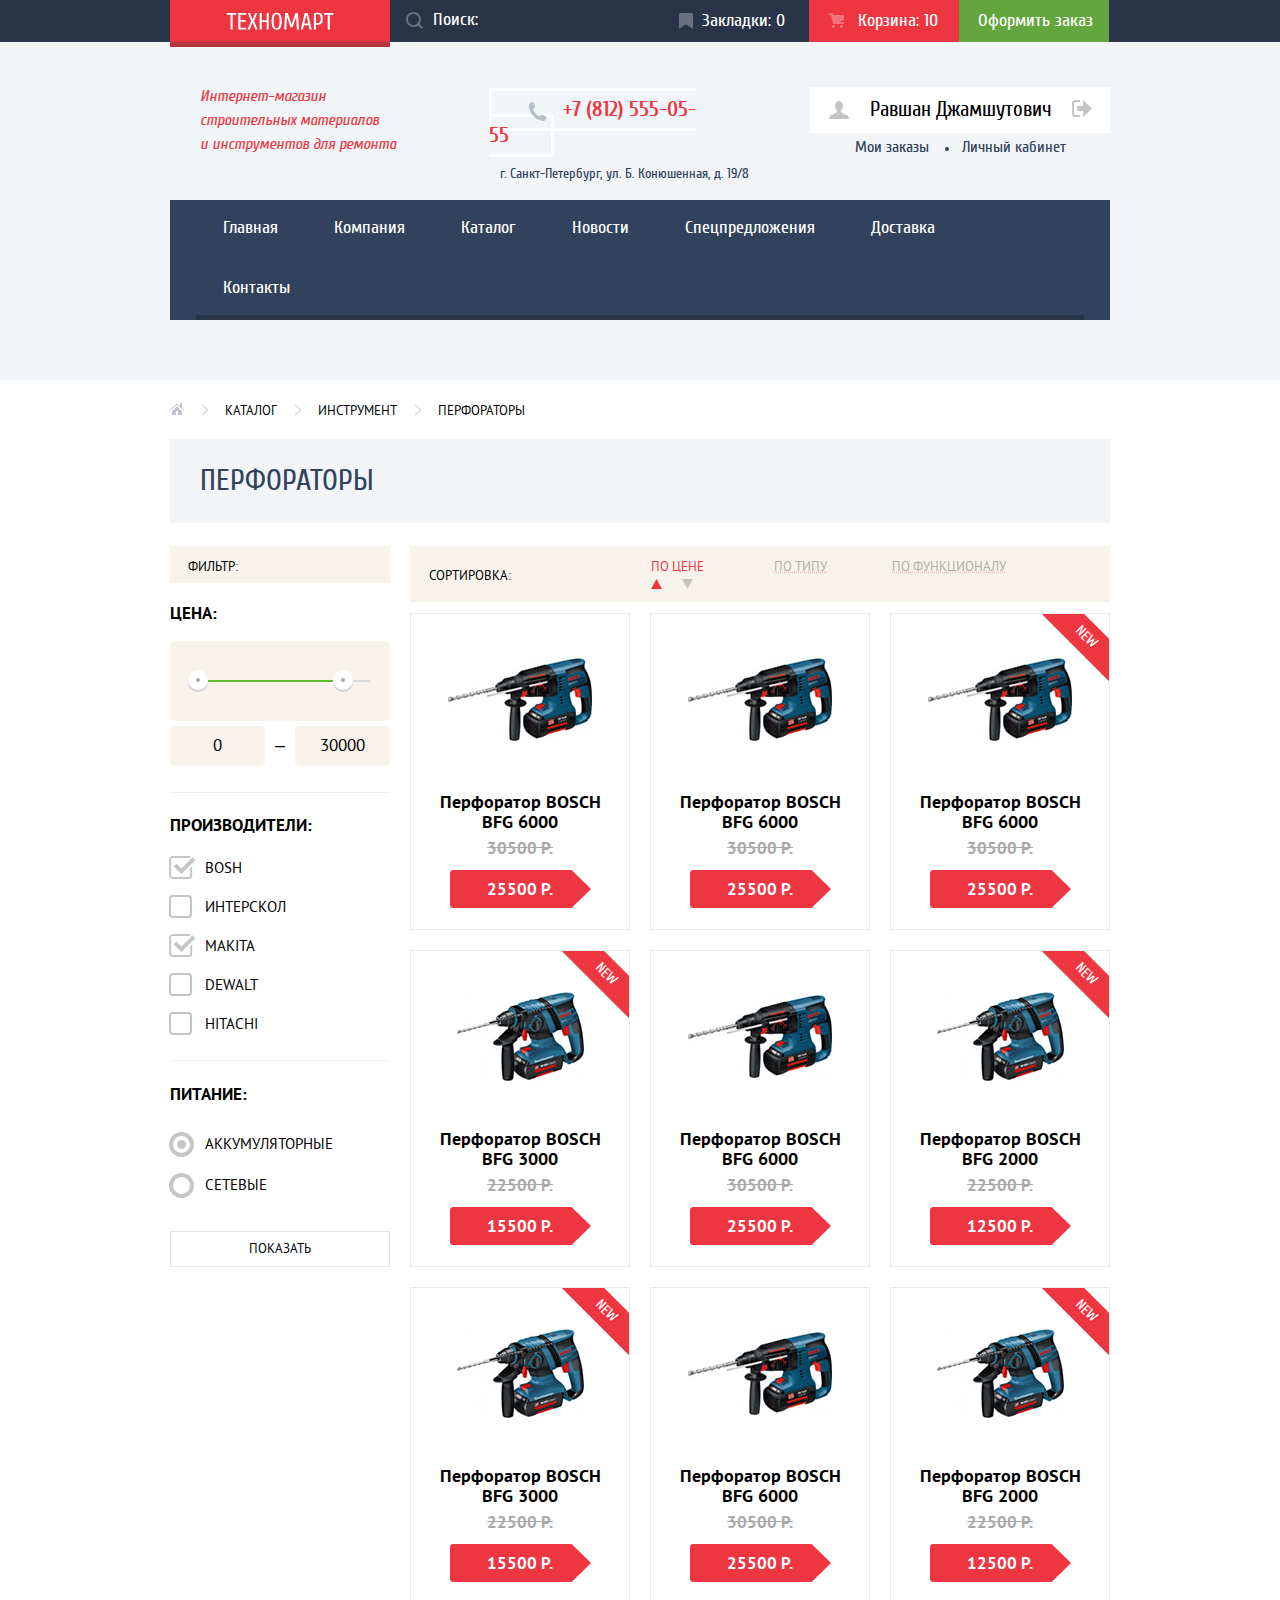
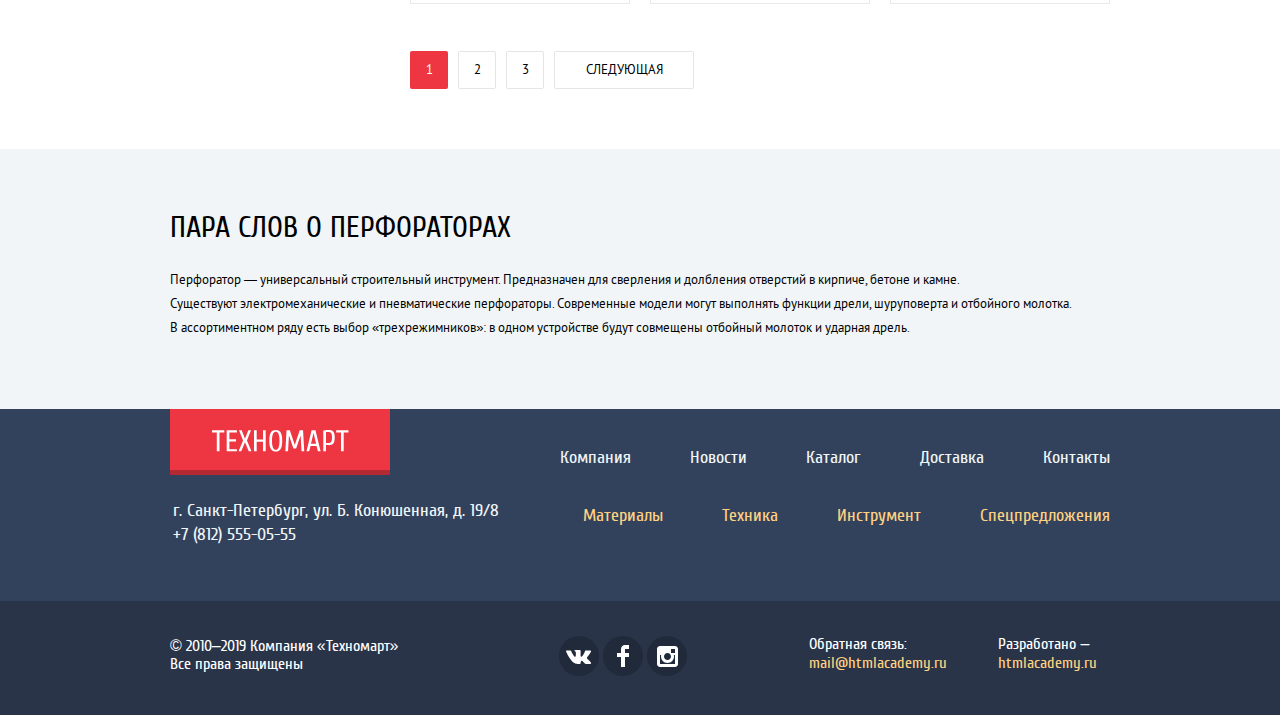
==== commit f5b4e836: "оживлены слайдеры, добавлены минификации" ====
--- a/perforators.html
+++ b/perforators.html
@@ -6,7 +6,7 @@
     <link href="css/normalize.css" rel="stylesheet">
     <link href="css/style.css" rel="stylesheet">
   </head>
-  <body>
+  <body class="inner-page">
     <header class="main-header">
       <div class="header-row-container">
         <div class="container header-inner-wrap">
@@ -58,8 +58,7 @@
           </div>
           <div class="catalog-header-fields">
             <div class="private-block">
-              <div class="private-name-wrap">
-                <a class="private-name" href="blank.html">Равшан Джамшутович</a>
+              <a class="private-name-wrap" href="blank.html">
                 <span class="user-icon-container">
                   <svg class="user-icon" aria-hidden="true" focusable="false"
                     width="20"
@@ -71,7 +70,8 @@
                     />
                   </svg>
                 </span>
-              </div>
+                <p class="private-name">Равшан Джамшутович</p>
+              </a>
               <a class="exit-button" href="blank.html" aria-label="Выход из личного кабинета">
                 <svg class="logout-icon"  aria-hidden="true" focusable="false"
                   width="20"
@@ -158,7 +158,7 @@
           <div class="filters-title-container">
             <h3 class="filters-title">Фильтр:</h3>
           </div>
-          <form class="catalog-filter" method="GET" action="https://echo.htmlacademy.ru/" target="_blank">
+          <form class="catalog-filter" method="GET" action="https://echo.htmlacademy.ru/">
             <fieldset class="filter-item price-range">
               <legend class="filter-legend">цена:</legend>
               <div class="range-filter">
@@ -266,7 +266,7 @@
           <ul class="perforators-list">
             <li class="perforator-item new new-catalog-perforators">
               <div class="hover-buttons">
-                <a class="add-basket-button" href="#">купить</a>
+                <a class="add-basket-button" href="blank.html">купить</a>
                 <a class="add-bookmark-button" href="#">в закладки</a>
               </div>
               <div class="catalog-img-wrap">
@@ -280,7 +280,7 @@
             </li>
             <li class="perforator-item new new-catalog-perforators">
               <div class="hover-buttons">
-                <a class="add-basket-button" href="#">купить</a>
+                <a class="add-basket-button" href="blank.html">купить</a>
                 <a class="add-bookmark-button" href="#">в закладки</a>
               </div>
               <div class="catalog-img-wrap">
@@ -294,7 +294,7 @@
             </li>
             <li class="perforator-item new new-catalog-perforators new-current">
               <div class="hover-buttons">
-                <a class="add-basket-button" href="#">купить</a>
+                <a class="add-basket-button" href="blank.html">купить</a>
                 <a class="add-bookmark-button" href="#">в закладки</a>
               </div>
               <div class="catalog-img-wrap">
@@ -308,7 +308,7 @@
             </li>
             <li class="perforator-item new new-catalog-perforators new-current">
               <div class="hover-buttons">
-                <a class="add-basket-button" href="#">купить</a>
+                <a class="add-basket-button" href="blank.html">купить</a>
                 <a class="add-bookmark-button" href="#">в закладки</a>
               </div>
               <div class="catalog-img-wrap">
@@ -322,7 +322,7 @@
             </li>
             <li class="perforator-item new new-catalog-perforators">
               <div class="hover-buttons">
-                <a class="add-basket-button" href="#">купить</a>
+                <a class="add-basket-button" href="blank.html">купить</a>
                 <a class="add-bookmark-button" href="#">в закладки</a>
               </div>
               <div class="catalog-img-wrap">
@@ -336,7 +336,7 @@
             </li>
             <li class="perforator-item new new-catalog-perforators new-current">
               <div class="hover-buttons">
-                <a class="add-basket-button" href="#">купить</a>
+                <a class="add-basket-button" href="blank.html">купить</a>
                 <a class="add-bookmark-button" href="#">в закладки</a>
               </div>
               <div class="catalog-img-wrap">
@@ -350,7 +350,7 @@
             </li>
             <li class="perforator-item new new-catalog-perforators new-current">
               <div class="hover-buttons">
-                <a class="add-basket-button" href="#">купить</a>
+                <a class="add-basket-button" href="blank.html">купить</a>
                 <a class="add-bookmark-button" href="#">в закладки</a>
               </div>
               <div class="catalog-img-wrap">
@@ -364,7 +364,7 @@
             </li>
             <li class="perforator-item new new-catalog-perforators">
               <div class="hover-buttons">
-                <a class="add-basket-button" href="#">купить</a>
+                <a class="add-basket-button" href="blank.html">купить</a>
                 <a class="add-bookmark-button" href="#">в закладки</a>
               </div>
               <div class="catalog-img-wrap">
@@ -378,7 +378,7 @@
             </li>
             <li class="perforator-item new new-catalog-perforators new-current">
               <div class="hover-buttons">
-                <a class="add-basket-button" href="#">купить</a>
+                <a class="add-basket-button" href="blank.html">купить</a>
                 <a class="add-bookmark-button" href="#">в закладки</a>
               </div>
               <div class="catalog-img-wrap">
@@ -393,13 +393,13 @@
           </ul>
           <ul class="pagination">
             <li class="pagination-item">
-              <a class="pagination-link active">1</a>
+              <a class="pagination-link active" aria-label="Текущая страница каталога">1</a>
             </li>
             <li class="pagination-item">
-              <a class="pagination-link" href="#">2</a>
+              <a class="pagination-link" href="#" aria-label="Вторая страница каталога">2</a>
             </li>
             <li class="pagination-item">
-              <a class="pagination-link" href="#">3</a>
+              <a class="pagination-link" href="#" aria-label="Третья страница каталога">3</a>
             </li>
             <li class="pagination-item">
               <a class="pagination-link pagination-next" href="#">Следующая</a>
@@ -586,9 +586,9 @@
       </div>
       <div class="modal-lower-wrap">
         <a class="ordering-modal-link" href="blank.html">оформить заказ</a>
-        <button class="modal-close-button">продолжить покупки</button>
-      </div>
-      <button class="modal-close feedback-modal-close" type="button" aria-label="Закрыть модальное окно с уведомлением о добавлении товара в корзину">
+        <button class="cart-modal-close modal-close-button" type="button">продолжить покупки</button>
+      </div>
+      <button class="modal-close cart-modal-close" type="button" aria-label="Закрыть модальное окно с уведомлением о добавлении товара в корзину">
         <svg class="icon-close"
              width="21"
              height="21"
@@ -603,5 +603,6 @@
         </svg>
       </button>
     </section>
+    <script src="js/popupCart.min.js"></script>
   </body>
 </html>
--- a/css/style.css
+++ b/css/style.css
@@ -1,4 +1,3 @@
-
 /* fonts */
 
 /* cuprum-regular */
@@ -138,15 +137,21 @@
 *,
 *::before,
 *::after {
-  box-sizing: border-box;
+  -webkit-box-sizing: border-box;
+          box-sizing: border-box;
 }
 
 body {
   min-width: 940px;
   min-height: 100%;
+  display: -ms-grid;
   display: grid;
+  -ms-grid-rows: -webkit-min-content 1fr -webkit-min-content;
+  -ms-grid-rows: min-content 1fr min-content;
+  grid-template-rows: -webkit-min-content 1fr -webkit-min-content;
   grid-template-rows: min-content 1fr min-content;
-  align-content: start;
+  -ms-flex-line-pack: start;
+      align-content: start;
   margin: 0;
   padding: 0;
 
@@ -202,8 +207,11 @@
 }
 
 .header-inner-wrap {
-  display: flex;
-  flex-wrap: wrap;
+  display: -webkit-box;
+  display: -ms-flexbox;
+  display: flex;
+  -ms-flex-wrap: wrap;
+      flex-wrap: wrap;
 }
 
 .main-header-logo {
@@ -212,7 +220,8 @@
   text-align: center;
 
   background-color: var(--basic-extra-red);
-  box-shadow: 0 5px 0 var(--logo-shadow);
+  -webkit-box-shadow: 0 5px 0 var(--logo-shadow);
+          box-shadow: 0 5px 0 var(--logo-shadow);
 
   width: 220px;
   padding: 12px 56px 5px;
@@ -221,20 +230,26 @@
 }
 
 .logo-img {
-  display: inline-block;
   width: 108px;
   height: 18px;
 }
 
 .inner-row-container {
-  display: flex;
-  flex-wrap: wrap;
+  display: -webkit-box;
+  display: -ms-flexbox;
+  display: flex;
+  -ms-flex-wrap: wrap;
+      flex-wrap: wrap;
   width: 720px;
 }
 
 .search-form {
-  display: flex;
-  justify-content: start;
+  display: -webkit-box;
+  display: -ms-flexbox;
+  display: flex;
+  -webkit-box-pack: start;
+      -ms-flex-pack: start;
+          justify-content: start;
   margin-bottom: auto;
 }
 
@@ -245,7 +260,41 @@
   width: 228px;
   outline: none;
   outline-offset: 0;
-  order: 1;
+  -webkit-box-ordinal-group: 2;
+      -ms-flex-order: 1;
+          order: 1;
+}
+
+.search-field::-webkit-input-placeholder {
+  color: var(--basic-white);
+  font-family: "Cuprum", sans-serif, Arial;
+  font-style: normal;
+  font-weight: 400;
+  font-size: 18px;
+}
+
+.search-field::-moz-placeholder {
+  color: var(--basic-white);
+  font-family: "Cuprum", sans-serif, Arial;
+  font-style: normal;
+  font-weight: 400;
+  font-size: 18px;
+}
+
+.search-field:-ms-input-placeholder {
+  color: var(--basic-white);
+  font-family: "Cuprum", sans-serif, Arial;
+  font-style: normal;
+  font-weight: 400;
+  font-size: 18px;
+}
+
+.search-field::-ms-input-placeholder {
+  color: var(--basic-white);
+  font-family: "Cuprum", sans-serif, Arial;
+  font-style: normal;
+  font-weight: 400;
+  font-size: 18px;
 }
 
 .search-field::placeholder {
@@ -395,6 +444,8 @@
 }
 
 .header-inner-container {
+  display: -webkit-box;
+  display: -ms-flexbox;
   display: flex;
   margin-bottom: 40px;
 }
@@ -418,7 +469,7 @@
 
 
 .header-contacts-block {
-  padding-top: 46px;
+  padding-top: 55px;
   margin-right: 70px;
 }
 
@@ -432,9 +483,7 @@
   font-size: 21px;
 
   border: 3px solid var(--basic-white);
-  display: inline-block;
   padding: 6px 42px 7px 71px;
-  margin-bottom: 5px;
   position: relative;
 }
 
@@ -457,11 +506,16 @@
   text-align: center;
 
   margin: 0;
+  margin-top: 13px;
 }
 
 .header-fields {
-  display: flex;
-  align-items: flex-start;
+  display: -webkit-box;
+  display: -ms-flexbox;
+  display: flex;
+  -webkit-box-align: start;
+      -ms-flex-align: start;
+          align-items: flex-start;
   padding-top: 44px;
   width: 280px;
 }
@@ -473,7 +527,6 @@
 
   background-color: var(--basic-white);
 
-  display: inline-block;
   overflow-wrap: break-word;
 }
 
@@ -526,32 +579,54 @@
   background-color: var(--basic-white);
 
   width: 300px;
-  height: 45px;
-  display: flex;
-  align-items: center;
-  justify-content: center;
-  margin-bottom: 7px;
+  display: -webkit-box;
+  display: -ms-flexbox;
+  display: flex;
+  -webkit-box-pack: center;
+      -ms-flex-pack: center;
+          justify-content: center;
+  -webkit-box-align: center;
+      -ms-flex-align: center;
+          align-items: center;
   margin-top: 45px;
-  padding-right: 17px;
+  margin-bottom: 5px;
+  padding-top: 10px;
+  padding-bottom: 7px;
 }
 
 .private-name-wrap {
+  display: -webkit-box;
+  display: -ms-flexbox;
   display: flex;
   margin-right: 20px;
 }
 
-.user-icon-container {
-  padding-top: 3px;
-  margin-left: 15px;
-  margin-right: 21px;
-  height: 18px;
-}
-
 .private-name {
-  order: 1;
+  margin: 0;
+  padding: 0;
 
   font-size: 21px;
   font-weight: 400;
+}
+
+.user-icon-container {
+  padding-right: 21px;
+  padding-top: 4px;
+}
+
+.user-icon {
+  fill: var(--special-greylight);
+
+  width: 20px;
+  height: 18px;
+}
+
+.private-name-wrap:hover .user-icon {
+  fill: var(--basic-grey);
+}
+
+.private-name-wrap:active .user-icon {
+  fill: var(--special-greylight);
 }
 
 .private-name,
@@ -559,26 +634,6 @@
   color: var(--basic-black);
 }
 
-.user-icon {
-  fill: var(--special-greylight);
-
-  width: 20px;
-  height: 18px;
-}
-
-.private-name:hover + .user-icon-container .user-icon {
-  fill: var(--basic-grey);
-}
-
-.private-name:active + .user-icon-container .user-icon {
-  fill: var(--special-greylight);
-}
-
-.exit-button {
-  display: inline-block;
-  padding-top: 5px;
-}
-
 .logout-icon {
   fill: var(--special-greylight);
 }
@@ -593,8 +648,12 @@
 
 .private-wrap {
   position: relative;
-  display: flex;
-  justify-content: center;
+  display: -webkit-box;
+  display: -ms-flexbox;
+  display: flex;
+  -webkit-box-pack: center;
+      -ms-flex-pack: center;
+          justify-content: center;
 }
 
 .private-wrap:hover::before {
@@ -611,7 +670,7 @@
   height: 4px;
   position: absolute;
   top: 50%;
-  left: 133px;
+  left: 135px;
   border-radius: 50%;
 
   background-color: var(--basic-dark-blue);
@@ -656,12 +715,21 @@
   list-style: none;
   margin: 0;
   padding: 0;
-  display: flex;
-  justify-content: start;
-  align-items: center;
-  flex-wrap: wrap;
-
-  box-shadow: inset 0px -5px 0px var(--basic-darker-blue);
+  display: -webkit-box;
+  display: -ms-flexbox;
+  display: flex;
+  -webkit-box-pack: start;
+      -ms-flex-pack: start;
+          justify-content: start;
+  -webkit-box-align: center;
+      -ms-flex-align: center;
+          align-items: center;
+  -ms-flex-wrap: wrap;
+      flex-wrap: wrap;
+
+  -webkit-box-shadow: inset 0px -5px 0px var(--basic-darker-blue);
+
+          box-shadow: inset 0px -5px 0px var(--basic-darker-blue);
 }
 
 .site-navigation-link {
@@ -670,6 +738,7 @@
 
   display: inline-block;
   padding: 16px 29px 20px 27px;
+  vertical-align: middle;
   overflow-wrap: break-word;
 }
 
@@ -688,11 +757,59 @@
 /* offers */
 
 .offers {
+  display: -ms-grid;
   display: grid;
+  -ms-grid-columns: 300px 20px 300px 20px 300px;
   grid-template-columns: repeat(3, 300px);
+  -ms-grid-rows: 1fr 20px 1fr 20px 1fr;
   grid-template-rows: repeat(3, 1fr);
   gap: 20px;
   margin: 59px auto 58px;
+}
+
+.offers > *:nth-child(1) {
+  -ms-grid-row: 1;
+  -ms-grid-column: 1;
+}
+
+.offers > *:nth-child(2) {
+  -ms-grid-row: 1;
+  -ms-grid-column: 3;
+}
+
+.offers > *:nth-child(3) {
+  -ms-grid-row: 1;
+  -ms-grid-column: 5;
+}
+
+.offers > *:nth-child(4) {
+  -ms-grid-row: 3;
+  -ms-grid-column: 1;
+}
+
+.offers > *:nth-child(5) {
+  -ms-grid-row: 3;
+  -ms-grid-column: 3;
+}
+
+.offers > *:nth-child(6) {
+  -ms-grid-row: 3;
+  -ms-grid-column: 5;
+}
+
+.offers > *:nth-child(7) {
+  -ms-grid-row: 5;
+  -ms-grid-column: 1;
+}
+
+.offers > *:nth-child(8) {
+  -ms-grid-row: 5;
+  -ms-grid-column: 3;
+}
+
+.offers > *:nth-child(9) {
+  -ms-grid-row: 5;
+  -ms-grid-column: 5;
 }
 
 .offer-item {
@@ -700,9 +817,18 @@
   font-size: 24px;
   line-height: 30px;
 
-  display: flex;
-  flex-direction: column;
-  justify-content: space-between;
+  display: -webkit-box;
+
+  display: -ms-flexbox;
+
+  display: flex;
+  -webkit-box-orient: vertical;
+  -webkit-box-direction: normal;
+      -ms-flex-direction: column;
+          flex-direction: column;
+  -webkit-box-pack: justify;
+      -ms-flex-pack: justify;
+          justify-content: space-between;
   padding: 20px 23px 21px;
 
   background-repeat: no-repeat;
@@ -719,7 +845,13 @@
   background-size: 44px 65px;
   background-position: 213px 31px;
 
+  -ms-grid-column: 1;
+
+  -ms-grid-column-span: 1;
+
   grid-column: 1 / 2;
+  -ms-grid-row: 1;
+  -ms-grid-row-span: 1;
   grid-row: 1 / 2;
 }
 
@@ -729,7 +861,13 @@
   background-size: 75px 61px;
   background-position: 194px 34px;
 
+  -ms-grid-column: 2;
+
+  -ms-grid-column-span: 1;
+
   grid-column: 2 / 3;
+  -ms-grid-row: 1;
+  -ms-grid-row-span: 1;
   grid-row: 1 / 2;
 }
 
@@ -739,7 +877,13 @@
   background-size: 78px 62px;
   background-position: 191px 31px;
 
+  -ms-grid-column: 3;
+
+  -ms-grid-column-span: 1;
+
   grid-column: 3 / 4;
+  -ms-grid-row: 1;
+  -ms-grid-row-span: 1;
   grid-row: 1 / 2;
 }
 
@@ -749,7 +893,13 @@
   background-size: 59px 72px;
   background-position: 196px 26px;
 
+  -ms-grid-column: 3;
+
+  -ms-grid-column-span: 1;
+
   grid-column: 3 / 4;
+  -ms-grid-row: 2;
+  -ms-grid-row-span: 1;
   grid-row: 2 / 3;
 }
 
@@ -759,7 +909,13 @@
   background-size: 78px 63px;
   background-position: 191px 32px;
 
+  -ms-grid-column: 3;
+
+  -ms-grid-column-span: 1;
+
   grid-column: 3 / 4;
+  -ms-grid-row: 3;
+  -ms-grid-row-span: 1;
   grid-row: 3 / 4;
 }
 
@@ -804,7 +960,9 @@
 }
 
 .new::before {
-  transform:  rotate(45deg) translate(136px, -152px);
+  -webkit-transform:  rotate(45deg) translate(136px, -152px);
+      -ms-transform:  rotate(45deg) translate(136px, -152px);
+          transform:  rotate(45deg) translate(136px, -152px);
 }
 
 .new-current::before {
@@ -845,6 +1003,8 @@
   background-color: var(--basic-light-brown);
 
   position: relative;
+  -ms-grid-column: 1;
+  -ms-grid-column-span: 2;
   grid-column: 1 / 3;
   grid-row: 2 / -1;
 }
@@ -852,17 +1012,23 @@
 .carousel-controls {
   position: absolute;
   z-index: 1;
-  display: flex;
-  justify-content: space-between;
+  display: -webkit-box;
+  display: -ms-flexbox;
+  display: flex;
+  -webkit-box-pack: justify;
+      -ms-flex-pack: justify;
+          justify-content: space-between;
   padding: 0 16px;
   width: 100%;
   left: 0;
   top: 50%;
-  transform: translateY(-26%);
-}
-
-.control-right-button,
-.control-left-button,
+  -webkit-transform: translateY(-26%);
+      -ms-transform: translateY(-26%);
+          transform: translateY(-26%);
+}
+
+.prev-control-button,
+.next-control-button,
 .carousel-button {
   cursor: pointer;
   background-color: transparent;
@@ -882,7 +1048,8 @@
   position: absolute;
   width: 100%;
   height: auto;
-  object-fit: cover;
+  -o-object-fit: cover;
+     object-fit: cover;
   left: 0;
   top: 0;
 }
@@ -948,8 +1115,12 @@
   left: 295px;
   bottom: 36px;
   z-index: 20;
-  display: flex;
-  justify-content: space-between;
+  display: -webkit-box;
+  display: -ms-flexbox;
+  display: flex;
+  -webkit-box-pack: justify;
+      -ms-flex-pack: justify;
+          justify-content: space-between;
   width: 30px;
 }
 
@@ -979,11 +1150,17 @@
 .popular-producers-row {
   background-color: var(--basic-beige);
 
-  margin-bottom: 19px;
+  margin-bottom: 20px;
   padding: 28px 14px 27px 28px;
-  display: flex;
-  align-items: center;
-  justify-content: space-between;
+  display: -webkit-box;
+  display: -ms-flexbox;
+  display: flex;
+  -webkit-box-align: center;
+      -ms-flex-align: center;
+          align-items: center;
+  -webkit-box-pack: justify;
+      -ms-flex-pack: justify;
+          justify-content: space-between;
 }
 
 .section-title {
@@ -1020,7 +1197,9 @@
   list-style: none;
   margin: 0;
   padding: 0;
+  display: -ms-grid;
   display: grid;
+  -ms-grid-columns: 220px 20px 220px 20px 220px 20px 220px;
   grid-template-columns: repeat(4, 220px);
   gap: 20px;
 }
@@ -1029,14 +1208,22 @@
   background-color: var(--basic-white);
 
   border: 1px solid var(--basic-light-grey);
-  display: flex;
-  flex-direction: column;
-  align-items: center;
+  display: -webkit-box;
+  display: -ms-flexbox;
+  display: flex;
+  -webkit-box-orient: vertical;
+  -webkit-box-direction: normal;
+      -ms-flex-direction: column;
+          flex-direction: column;
+  -webkit-box-align: center;
+      -ms-flex-align: center;
+          align-items: center;
   padding: 6px 18px 21px;
 }
 
 .popular-item:hover {
-  box-shadow: 0px 4px 20px var(--special-extra-white);
+  -webkit-box-shadow: 0px 4px 20px var(--special-extra-white);
+          box-shadow: 0px 4px 20px var(--special-extra-white);
 
   padding-top: 38px;
 }
@@ -1046,9 +1233,16 @@
 }
 
 .popular-item:hover .hover-buttons {
-  display: flex;
-  flex-direction: column;
-  align-items: center;
+  display: -webkit-box;
+  display: -ms-flexbox;
+  display: flex;
+  -webkit-box-orient: vertical;
+  -webkit-box-direction: normal;
+      -ms-flex-direction: column;
+          flex-direction: column;
+  -webkit-box-align: center;
+      -ms-flex-align: center;
+          align-items: center;
   width: 100%;
   min-height: 86px;
   margin-bottom: 54px;
@@ -1056,7 +1250,8 @@
 
 .add-basket-button {
   background-color: var(--basic-green);
-  box-shadow: inset 0px -3px 0px var(--basic-button-shadow);
+  -webkit-box-shadow: inset 0px -3px 0px var(--basic-button-shadow);
+          box-shadow: inset 0px -3px 0px var(--basic-button-shadow);
 
   color: var(--basic-white);
   text-transform: uppercase;
@@ -1115,9 +1310,15 @@
 }
 
 .popular-image-container {
-  display: flex;
-  justify-content: center;
-  align-items: center;
+  display: -webkit-box;
+  display: -ms-flexbox;
+  display: flex;
+  -webkit-box-pack: center;
+      -ms-flex-pack: center;
+          justify-content: center;
+  -webkit-box-align: center;
+      -ms-flex-align: center;
+          align-items: center;
   min-height: 164px;
   width: 100%;
   margin-bottom: 8px;
@@ -1128,11 +1329,15 @@
 }
 
 .new-popular::before {
-  transform: translate(84px, 3px) rotate(45deg);
+  -webkit-transform: translate(84px, 3px) rotate(45deg);
+      -ms-transform: translate(84px, 3px) rotate(45deg);
+          transform: translate(84px, 3px) rotate(45deg);
 }
 
 .new-popular:hover::before {
-  transform: translate(84px, -29px) rotate(45deg);
+  -webkit-transform: translate(84px, -29px) rotate(45deg);
+      -ms-transform: translate(84px, -29px) rotate(45deg);
+          transform: translate(84px, -29px) rotate(45deg);
 }
 
 .popular-image-perforator {
@@ -1199,7 +1404,9 @@
   list-style: none;
   margin: 0;
   padding: 0;
+  display: -ms-grid;
   display: grid;
+  -ms-grid-columns: 220px 20px 220px 20px 220px 20px 220px;
   grid-template-columns: repeat(4, 220px);
   gap: 20px;
 }
@@ -1214,13 +1421,20 @@
 .producer-link {
   width: 100%;
   height: 100%;
-  display: flex;
-  justify-content: center;
-  align-items: center;
+  display: -webkit-box;
+  display: -ms-flexbox;
+  display: flex;
+  -webkit-box-pack: center;
+      -ms-flex-pack: center;
+          justify-content: center;
+  -webkit-box-align: center;
+      -ms-flex-align: center;
+          align-items: center;
 }
 
 .producer-link:hover {
-  box-shadow: 0px 4px 20px var(--special-extra-white);
+  -webkit-box-shadow: 0px 4px 20px var(--special-extra-white);
+          box-shadow: 0px 4px 20px var(--special-extra-white);
 }
 
 .producer-link:active {
@@ -1231,7 +1445,7 @@
 
 .services {
   background-color: var(--basic-neutral);
-  padding: 64px 0 100px;
+  padding: 64px 0 0;
 }
 
 .services-title {
@@ -1239,14 +1453,14 @@
   line-height: 34px;
 
   margin: 0;
-  margin-bottom: 25px;
+  margin-bottom: 24px;
   padding: 0;
 }
 
 .services-description {
   width: 400px;
   margin: 0;
-  margin-bottom: 70px;
+  margin-bottom: 73px;
 
   color: var(--basic-black);
   font-family: var(--extra-font);
@@ -1255,15 +1469,24 @@
 }
 
 .slider {
-  display: flex;
-  justify-content: start;
+  display: -webkit-box;
+  display: -ms-flexbox;
+  display: flex;
+  -webkit-box-pack: start;
+      -ms-flex-pack: start;
+          justify-content: start;
 
   background-repeat: no-repeat;
 }
 
 .slider-buttons-block {
-  display: flex;
-  flex-direction: column;
+  display: -webkit-box;
+  display: -ms-flexbox;
+  display: flex;
+  -webkit-box-orient: vertical;
+  -webkit-box-direction: normal;
+      -ms-flex-direction: column;
+          flex-direction: column;
   margin-right: 80px;
   position: relative;
 }
@@ -1290,26 +1513,29 @@
 
   background-color: var(--basic-dark-blue);
   cursor: pointer;
-  box-shadow:
+  -webkit-box-shadow:
     inset 0px 1px 0px var(--special-extra-blue),
     0px 1px 0px var(--basic-darker-blue);
+          box-shadow:
+    inset 0px 1px 0px var(--special-extra-blue),
+    0px 1px 0px var(--basic-darker-blue);
 
   border: none;
   width: 240px;
-  padding: 18px 22px;
+  padding: 18px 22px 19px;
 }
 
 .slider-button.active {
   color: var(--basic-darker-blue);
-  font-weight: bold;
-  font-size: 21px;
-  line-height: 30px;
 
   pointer-events: none;
   background-color: var(--basic-white);
-  box-shadow:
+  -webkit-box-shadow:
     0px 1px 0px var(--basic-white),
     inset 0px 1px 0px var(--basic-white);
+          box-shadow:
+    0px 1px 0px var(--basic-white),
+    inset 0px 1px 0px var(--basic-white);
 }
 
 .slider-button:hover {
@@ -1323,11 +1549,20 @@
 }
 
 .slider-item {
-  display: flex;
-  flex-direction: column;
+  display: none;
+}
+
+.slider-item.active {
+  display: -webkit-box;
+  display: -ms-flexbox;
+  display: flex;
+  -webkit-box-orient: vertical;
+  -webkit-box-direction: normal;
+      -ms-flex-direction: column;
+          flex-direction: column;
   width: 100%;
 
-  background-position: 100% 22px;
+  background-position: 100% 19px;
   background-repeat: no-repeat;
 }
 
@@ -1336,25 +1571,32 @@
 }
 
 .slider-wrapper-guarantee {
-  display: none;
-
   background-image: url("../img/medal.png");
 }
 
 .slider-wrapper-credits {
-  display: none;
-
   background-image: url("../img/money.png");
 }
 
 .slider-item-title {
   font-size: 30px;
   font-weight: 400;
-  line-height: 30px;
   text-transform: uppercase;
   color: var(--basic-dark-blue);
 
-  margin-top: 0;
+  margin: 0;
+}
+
+.slider-item-title.delivery {
+  margin-bottom: 30px;
+}
+
+.slider-item-title.guarantee {
+  margin-bottom: 30px;
+}
+
+.slider-item-title.credits {
+  margin-bottom: 30px;
 }
 
 .slider-item-description {
@@ -1368,19 +1610,23 @@
 
 .slider-item-delivery {
   width: 275px;
+  margin-bottom: 130px;
 }
 
 .slider-item-guarantee {
   width: 320px;
+  margin-bottom: 105px;
 }
 
 .slider-item-credit {
   width: 280px;
+  margin-bottom: 33px;
 }
 
 .slider-item-link {
   width: 195px;
   padding: 10px 10px;
+  margin-bottom: 109px;
 
   background-color: var(--basic-extra-red);
 
@@ -1402,9 +1648,13 @@
 /* about-company */
 
 .index-columns {
-  display: flex;
-  justify-content: space-between;
-  margin-bottom: 67px;
+  display: -webkit-box;
+  display: -ms-flexbox;
+  display: flex;
+  -webkit-box-pack: justify;
+      -ms-flex-pack: justify;
+          justify-content: space-between;
+  margin-bottom: 70px;
   padding-top: 70px;
 }
 
@@ -1414,8 +1664,13 @@
 }
 
 .about-company {
-  display: flex;
-  flex-direction: column;
+  display: -webkit-box;
+  display: -ms-flexbox;
+  display: flex;
+  -webkit-box-orient: vertical;
+  -webkit-box-direction: normal;
+      -ms-flex-direction: column;
+          flex-direction: column;
 }
 
 .about-company-title {
@@ -1500,10 +1755,16 @@
 /* contacts */
 
 .contacts {
-  display: flex;
-  flex-direction: column;
+  display: -webkit-box;
+  display: -ms-flexbox;
+  display: flex;
+  -webkit-box-orient: vertical;
+  -webkit-box-direction: normal;
+      -ms-flex-direction: column;
+          flex-direction: column;
+  -ms-grid-column-span: -1;
   grid-column-end: -1;
-  padding-top: 7px;
+  padding-top: 5px;
 }
 
 .contacts-title {
@@ -1556,9 +1817,14 @@
   margin: 18px auto 17px;
   padding: 0;
   list-style: none;
-  display: flex;
-  flex-wrap: wrap;
-  justify-content: start;
+  display: -webkit-box;
+  display: -ms-flexbox;
+  display: flex;
+  -ms-flex-wrap: wrap;
+      flex-wrap: wrap;
+  -webkit-box-pack: start;
+      -ms-flex-pack: start;
+          justify-content: start;
   width: 940px;
 }
 
@@ -1604,15 +1870,38 @@
   background-color: var(--basic-light-blue);
 
   padding: 30px;
-  margin-bottom: 20px;
+  margin-bottom: 23px;
   width: 940px;
 }
 
 .catalog-wrapper {
+  display: -ms-grid;
   display: grid;
+  -ms-grid-columns: 220px 20px 1fr 20px 1fr 20px 1fr;
   grid-template-columns: 220px repeat(3, 1fr);
-  grid-template-rows: 50px;
+  -ms-grid-rows: 47px;
+  grid-template-rows: 47px;
   gap: 20px;
+}
+
+.catalog-wrapper > *:nth-child(1) {
+  -ms-grid-row: 1;
+  -ms-grid-column: 1;
+}
+
+.catalog-wrapper > *:nth-child(2) {
+  -ms-grid-row: 1;
+  -ms-grid-column: 3;
+}
+
+.catalog-wrapper > *:nth-child(3) {
+  -ms-grid-row: 1;
+  -ms-grid-column: 5;
+}
+
+.catalog-wrapper > *:nth-child(4) {
+  -ms-grid-row: 1;
+  -ms-grid-column: 7;
 }
 
 /* filters */
@@ -1623,8 +1912,8 @@
 
 .filters-title-container {
   width: 220px;
-  padding: 15px 18px 10px;
-  margin-bottom: 14px;
+  padding: 12px 18px 7px;
+  margin-bottom: 18px;
 
   background-color: var(--basic-extra-beige);
 }
@@ -1648,7 +1937,7 @@
 
 .filter-item::after {
   content: "";
-  display: inline-block;
+  display: block;
   width: 220px;
   height: 1px;
 
@@ -1657,7 +1946,7 @@
 }
 
 .price-range {
-  margin-bottom: 12px;
+  margin-bottom: 20px;
 }
 
 .filter-legend {
@@ -1671,7 +1960,7 @@
 .range-filter {
   width: 220px;
   margin-top: 16px;
-  margin-bottom: 11px;
+  margin-bottom: 26px;
 }
 
 .range-controls {
@@ -1713,7 +2002,8 @@
   cursor: pointer;
 
   background-color: var(--toggle-b);
-  box-shadow: 0px 2px 1px var(--toggle-shadow);
+  -webkit-box-shadow: 0px 2px 1px var(--toggle-shadow);
+          box-shadow: 0px 2px 1px var(--toggle-shadow);
 }
 
 .toggle-min {
@@ -1755,7 +2045,7 @@
 .checkbox-list {
   margin: 0;
   margin-top: 19px;
-  margin-bottom: -6px;
+  margin-bottom: 24px;
   padding: 0;
   list-style: none;
 }
@@ -1775,7 +2065,10 @@
   position: relative;
   display: block;
   cursor: pointer;
-  user-select: none;
+  -webkit-user-select: none;
+     -moz-user-select: none;
+      -ms-user-select: none;
+          user-select: none;
 }
 
 .checkbox-input + label::before {
@@ -1828,6 +2121,7 @@
 }
 
 .radio-batteries {
+  margin-top: 21px;
   margin-bottom: 17px;
 }
 
@@ -1918,9 +2212,13 @@
   background-color: var(--basic-extra-beige);
 
   grid-column: 2 / -1;
-  display: flex;
-  align-items: center;
-  padding: 15px 17px 8px 19px;
+  display: -webkit-box;
+  display: -ms-flexbox;
+  display: flex;
+  -webkit-box-align: center;
+      -ms-flex-align: center;
+          align-items: center;
+  padding: 12px 17px 8px 19px;
   margin-bottom: auto;
 }
 
@@ -1935,8 +2233,11 @@
 }
 
 .sorting-block {
-  display: flex;
-  flex-wrap: wrap;
+  display: -webkit-box;
+  display: -ms-flexbox;
+  display: flex;
+  -ms-flex-wrap: wrap;
+      flex-wrap: wrap;
 }
 
 .sorting-item.price {
@@ -1948,21 +2249,25 @@
 }
 
 .sorting-item.functionality {
-  margin-right: 46px;
+  margin-right: 47px;
 }
 
 .sorting-item:not(.sorting-item-dir) {
   color: var(--basic-black);
   opacity: 0.3;
 
-  text-decoration: underline dotted var(--basic-extra-red);
+  -webkit-text-decoration: underline dotted var(--basic-extra-red);
+
+          text-decoration: underline dotted var(--basic-extra-red);
 }
 
 .sorting-item:hover:not(.sorting-item-dir) {
   color: var(--basic-black);
   opacity: 1;
 
-  text-decoration: underline solid var(--basic-extra-red);
+  -webkit-text-decoration: underline solid var(--basic-extra-red);
+
+          text-decoration: underline solid var(--basic-extra-red);
 }
 
 .sorting-item.active:not(.sorting-item-dir) {
@@ -1974,17 +2279,13 @@
 }
 
 .dir-arrows-wrap {
-  display: flex;
-  justify-content: space-between;
+  display: -webkit-box;
+  display: -ms-flexbox;
+  display: flex;
+  -webkit-box-pack: justify;
+      -ms-flex-pack: justify;
+          justify-content: space-between;
   width: 42px;
-}
-
-.sorting-item-dir {
-  display: inline-block;
-}
-
-.sorting-item-dir {
-  display: inline-block;
 }
 
 .icon-dir {
@@ -1998,7 +2299,9 @@
 }
 
 .icon-dir-down {
-  transform: rotate(180deg);
+  -webkit-transform: rotate(180deg);
+      -ms-transform: rotate(180deg);
+          transform: rotate(180deg);
 }
 
 .icon-dir:hover {
@@ -2014,33 +2317,53 @@
   margin-bottom: 47px;
   margin-top: 0px;
   padding: 0;
+  display: -ms-grid;
   display: grid;
   gap: 20px;
+  -ms-grid-columns: 1fr 20px 1fr 20px 1fr;
   grid-template-columns: repeat(3, 1fr);
 }
 
 .perforator-item {
   border: 1px solid var(--basic-light-grey);
-  display: flex;
-  flex-direction: column;
-  align-items: center;
-  flex-wrap: wrap;
+  display: -webkit-box;
+  display: -ms-flexbox;
+  display: flex;
+  -webkit-box-orient: vertical;
+  -webkit-box-direction: normal;
+      -ms-flex-direction: column;
+          flex-direction: column;
+  -webkit-box-align: center;
+      -ms-flex-align: center;
+          align-items: center;
+  -ms-flex-wrap: wrap;
+      flex-wrap: wrap;
   padding: 22px 15px 21px;
 
   background-color: var(--basic-white);
 }
 
 .perforator-item:hover {
-  box-shadow: 0px 4px 20px var(--special-extra-white);
+  -webkit-box-shadow: 0px 4px 20px var(--special-extra-white);
+          box-shadow: 0px 4px 20px var(--special-extra-white);
 
   padding-top: 38px;
 }
 
 .perforator-item:hover .hover-buttons {
-  display: flex;
-  flex-direction: column;
-  align-items: center;
-  justify-content: center;
+  display: -webkit-box;
+  display: -ms-flexbox;
+  display: flex;
+  -webkit-box-orient: vertical;
+  -webkit-box-direction: normal;
+      -ms-flex-direction: column;
+          flex-direction: column;
+  -webkit-box-align: center;
+      -ms-flex-align: center;
+          align-items: center;
+  -webkit-box-pack: center;
+      -ms-flex-pack: center;
+          justify-content: center;
   margin-bottom: 54px;
   width: 100%;
   min-height: 86px;
@@ -2051,17 +2374,27 @@
 }
 
 .new-catalog-perforators::before {
-  transform: translate(88px, -14px) rotate(45deg);
+  -webkit-transform: translate(86px, -14px) rotate(45deg);
+      -ms-transform: translate(86px, -14px) rotate(45deg);
+          transform: translate(86px, -14px) rotate(45deg);
 }
 
 .new-catalog-perforators:hover::before {
-  transform: translate(88px, -30px) rotate(45deg);
+  -webkit-transform: translate(86px, -30px) rotate(45deg);
+      -ms-transform: translate(86px, -30px) rotate(45deg);
+          transform: translate(86px, -30px) rotate(45deg);
 }
 
 .catalog-img-wrap {
-  display: flex;
-  justify-content: center;
-  align-items: center;
+  display: -webkit-box;
+  display: -ms-flexbox;
+  display: flex;
+  -webkit-box-pack: center;
+      -ms-flex-pack: center;
+          justify-content: center;
+  -webkit-box-align: center;
+      -ms-flex-align: center;
+          align-items: center;
   width: 100%;
   min-height: 128px;
   margin-bottom: 28px;
@@ -2082,6 +2415,8 @@
   list-style: none;
   margin: 0 0 60px 0;
   padding-left: 0;
+  display: -webkit-box;
+  display: -ms-flexbox;
   display: flex;
 }
 
@@ -2091,9 +2426,15 @@
   margin: 0 10px 0 0;
   width: 38px;
   height: 38px;
-  display: flex;
-  align-items: center;
-  justify-content: center;
+  display: -webkit-box;
+  display: -ms-flexbox;
+  display: flex;
+  -webkit-box-align: center;
+      -ms-flex-align: center;
+          align-items: center;
+  -webkit-box-pack: center;
+      -ms-flex-pack: center;
+          justify-content: center;
 
   text-transform: none;
   background-color: var(--basic-white);
@@ -2121,6 +2462,8 @@
 }
 
 .pagination-next {
+  display: -webkit-box;
+  display: -ms-flexbox;
   display: flex;
   width: 140px;
   height: 38px;
@@ -2152,7 +2495,7 @@
 
   width: 908px;
   margin: 0;
-  padding: 0 0 68px 0;
+  padding: 0 0 69px 0;
 }
 
 /* main-footer */
@@ -2162,8 +2505,12 @@
 }
 
 .main-footer-wrap {
-  display: flex;
-  justify-content: space-between;
+  display: -webkit-box;
+  display: -ms-flexbox;
+  display: flex;
+  -webkit-box-pack: justify;
+      -ms-flex-pack: justify;
+          justify-content: space-between;
   padding-bottom: 54px;
 }
 
@@ -2174,9 +2521,10 @@
 
 .footer-logo {
   display: inline-block;
+  vertical-align: middle;
   width: 220px;
   margin-bottom: 24px;
-  padding: 22px 41px 19px 41px;
+  padding: 20px 41px 16px 41px;
 
   color: var(--basic-white);
   pointer-events: none;
@@ -2184,7 +2532,8 @@
 
   background-color: var(--basic-extra-red);
   background-size: 220px 68px;
-  box-shadow: inset 0 -5px 0 rgba(0, 0, 0, 0.24);
+  -webkit-box-shadow: inset 0 -5px 0 rgba(0, 0, 0, 0.24);
+          box-shadow: inset 0 -5px 0 rgba(0, 0, 0, 0.24);
 }
 
 .perforators-footer-logo {
@@ -2212,9 +2561,14 @@
 }
 
 .footer-navigations-wrapper {
-  display: flex;
-  flex-direction: column;
-  padding-top: 37px;
+  display: -webkit-box;
+  display: -ms-flexbox;
+  display: flex;
+  -webkit-box-orient: vertical;
+  -webkit-box-direction: normal;
+      -ms-flex-direction: column;
+          flex-direction: column;
+  padding-top: 35px;
 }
 
 .footer-navigation {
@@ -2223,8 +2577,11 @@
   margin-left: auto;
   margin-right: -59px;
   padding: 0;
-  display: flex;
-  flex-wrap: wrap;
+  display: -webkit-box;
+  display: -ms-flexbox;
+  display: flex;
+  -ms-flex-wrap: wrap;
+      flex-wrap: wrap;
 }
 
 .footer-navigation-item {
@@ -2233,7 +2590,7 @@
 }
 
 .footer-navigation-white {
-  margin-bottom: 31px;
+  margin-bottom: 29px;
   padding-top: 2px;
 }
 
@@ -2261,6 +2618,8 @@
 }
 
 .down-row-wrap {
+  display: -webkit-box;
+  display: -ms-flexbox;
   display: flex;
   padding-bottom: 35px;
 }
@@ -2272,7 +2631,8 @@
   margin: 0;
   margin-top: 36px;
   margin-right: 161px;
-  flex-shrink: 0;
+  -ms-flex-negative: 0;
+      flex-shrink: 0;
 }
 
 .socials-list {
@@ -2281,8 +2641,11 @@
   margin: 0;
   margin-top: 35px;
   margin-right: 118px;
-  display: flex;
-  flex-wrap: wrap;
+  display: -webkit-box;
+  display: -ms-flexbox;
+  display: flex;
+  -ms-flex-wrap: wrap;
+      flex-wrap: wrap;
 }
 
 .social-item {
@@ -2297,9 +2660,15 @@
 
   width: 40px;
   height: 40px;
-  display: flex;
-  justify-content: center;
-  align-items: center;
+  display: -webkit-box;
+  display: -ms-flexbox;
+  display: flex;
+  -webkit-box-pack: center;
+      -ms-flex-pack: center;
+          justify-content: center;
+  -webkit-box-align: center;
+      -ms-flex-align: center;
+          align-items: center;
   border-radius: 50%;
 }
 
@@ -2315,8 +2684,11 @@
 }
 
 .feedback-wrap {
-  display: flex;
-  flex-shrink: 0;
+  display: -webkit-box;
+  display: -ms-flexbox;
+  display: flex;
+  -ms-flex-negative: 0;
+      flex-shrink: 0;
 }
 
 .feedback-block {
@@ -2328,8 +2700,15 @@
   font-size: 16px;
   line-height: 20px;
 
-  display: flex;
-  flex-direction: column;
+  display: -webkit-box;
+
+  display: -ms-flexbox;
+
+  display: flex;
+  -webkit-box-orient: vertical;
+  -webkit-box-direction: normal;
+      -ms-flex-direction: column;
+          flex-direction: column;
   margin-top: 33px;
 }
 
@@ -2379,6 +2758,29 @@
   background-color: transparent;
 }
 
+.modal-map {
+  width: 943px;
+  height: 449px;
+  z-index: 100;
+  display: none;
+
+  -webkit-box-shadow: var(--special-extra-white);
+
+          box-shadow: var(--special-extra-white);
+}
+
+.modal-map::before {
+  content: "";
+  position: absolute;
+  width: 943px;
+  height: 7px;
+  top: 0;
+  left: 0;
+
+  background-color: var(--basic-extra-red);
+  background-size: 943px 7px;
+}
+
 .modal-feedback {
   width: 620px;
   height: 430px;
@@ -2386,7 +2788,11 @@
   z-index: 200;
   display: none;
 
-  box-shadow:
+  -webkit-box-shadow:
+    0px 4px 20px var(--special-extra-white),
+    0px 20px 40px rgba(0, 0, 0, 0.75);
+
+          box-shadow:
     0px 4px 20px var(--special-extra-white),
     0px 20px 40px rgba(0, 0, 0, 0.75);
 }
@@ -2405,14 +2811,26 @@
 
 .feedback-forms {
   width: 620px;
-  display: flex;
-  flex-direction: column;
-  align-items: center;
+  display: -webkit-box;
+  display: -ms-flexbox;
+  display: flex;
+  -webkit-box-orient: vertical;
+  -webkit-box-direction: normal;
+      -ms-flex-direction: column;
+          flex-direction: column;
+  -webkit-box-align: center;
+      -ms-flex-align: center;
+          align-items: center;
 }
 
 .feedback-contacts-flex {
-  display: flex;
-  flex-direction: row;
+  display: -webkit-box;
+  display: -ms-flexbox;
+  display: flex;
+  -webkit-box-orient: horizontal;
+  -webkit-box-direction: normal;
+      -ms-flex-direction: row;
+          flex-direction: row;
   margin-bottom: 13px;
 }
 
@@ -2430,6 +2848,7 @@
   color: var(--basic-black);
 
   display: inline-block;
+  vertical-align: middle;
   margin-bottom: 11px;
 }
 
@@ -2445,6 +2864,38 @@
 .email-field {
   width: 220px;
   height: 38px;
+}
+
+.name-field::-webkit-input-placeholder, .email-field::-webkit-input-placeholder, .feedback-area::-webkit-input-placeholder {
+  font-family: var(--extra-font);
+  font-weight: 400;
+  font-size: 13px;
+  line-height: 24px;
+  color: var(--placeholder-color);
+}
+
+.name-field::-moz-placeholder, .email-field::-moz-placeholder, .feedback-area::-moz-placeholder {
+  font-family: var(--extra-font);
+  font-weight: 400;
+  font-size: 13px;
+  line-height: 24px;
+  color: var(--placeholder-color);
+}
+
+.name-field:-ms-input-placeholder, .email-field:-ms-input-placeholder, .feedback-area:-ms-input-placeholder {
+  font-family: var(--extra-font);
+  font-weight: 400;
+  font-size: 13px;
+  line-height: 24px;
+  color: var(--placeholder-color);
+}
+
+.name-field::-ms-input-placeholder, .email-field::-ms-input-placeholder, .feedback-area::-ms-input-placeholder {
+  font-family: var(--extra-font);
+  font-weight: 400;
+  font-size: 13px;
+  line-height: 24px;
+  color: var(--placeholder-color);
 }
 
 .name-field::placeholder,
@@ -2468,9 +2919,15 @@
 .b-feedback-button {
   width: 620px;
   height: 112px;
-  display: flex;
-  justify-content: center;
-  align-items: center;
+  display: -webkit-box;
+  display: -ms-flexbox;
+  display: flex;
+  -webkit-box-pack: center;
+      -ms-flex-pack: center;
+          justify-content: center;
+  -webkit-box-align: center;
+      -ms-flex-align: center;
+          align-items: center;
 
   background-color: var(--b-feedback-button);
   background-size: 620px 112px;
@@ -2484,9 +2941,17 @@
   font-weight: 400;
   text-transform: uppercase;
 
-  display: flex;
-  justify-content: center;
-  align-items: center;
+  display: -webkit-box;
+
+  display: -ms-flexbox;
+
+  display: flex;
+  -webkit-box-pack: center;
+      -ms-flex-pack: center;
+          justify-content: center;
+  -webkit-box-align: center;
+      -ms-flex-align: center;
+          align-items: center;
   width: 460px;
   border: none;
   padding: 10px 10px;
@@ -2499,27 +2964,6 @@
 
 .modal-send:active {
   background-color: var(--special-darker-red);
-}
-
-.modal-map {
-  width: 943px;
-  height: 449px;
-  z-index: 100;
-  display: none;
-
-  box-shadow: var(--special-extra-white);
-}
-
-.modal-map::before {
-  content: "";
-  position: absolute;
-  width: 943px;
-  height: 7px;
-  top: 0;
-  left: 0;
-
-  background-color: var(--basic-extra-red);
-  background-size: 943px 7px;
 }
 
 .modal-cart {
@@ -2543,9 +2987,15 @@
 }
 
 .modal-upper-wrap {
-  display: flex;
-  align-items: center;
-  justify-content: center;
+  display: -webkit-box;
+  display: -ms-flexbox;
+  display: flex;
+  -webkit-box-align: center;
+      -ms-flex-align: center;
+          align-items: center;
+  -webkit-box-pack: center;
+      -ms-flex-pack: center;
+          justify-content: center;
   margin-bottom: 55px;
 }
 
@@ -2560,9 +3010,15 @@
 }
 
 .modal-lower-wrap {
-  display: flex;
-  justify-content: center;
-  align-items: center;
+  display: -webkit-box;
+  display: -ms-flexbox;
+  display: flex;
+  -webkit-box-pack: center;
+      -ms-flex-pack: center;
+          justify-content: center;
+  -webkit-box-align: center;
+      -ms-flex-align: center;
+          align-items: center;
   width: 620px;
   height: 112px;
 
@@ -2596,3 +3052,74 @@
 
   background-color: var(--basic-white);
 }
+
+.modal-show {
+  display: block;
+  -webkit-animation: bounce 0.6s;
+          animation: bounce 0.6s;
+}
+
+.modal-error {
+  -webkit-animation: shake 0.6s;
+          animation: shake 0.6s;
+}
+
+/* animations */
+
+@-webkit-keyframes bounce {
+  0% {
+    -webkit-transform: translateY(-2000px);
+            transform: translateY(-2000px);
+  }
+
+  100% {
+    -webkit-transform: translateY(0px);
+            transform: translateY(0px);
+  }
+}
+
+@keyframes bounce {
+  0% {
+    -webkit-transform: translateY(-2000px);
+            transform: translateY(-2000px);
+  }
+
+  100% {
+    -webkit-transform: translateY(0px);
+            transform: translateY(0px);
+  }
+}
+
+@-webkit-keyframes shake {
+  0%, 100% {
+    -webkit-transform: translateX(0px);
+            transform: translateX(0px);
+  }
+
+  20%, 40%, 60%, 80% {
+    -webkit-transform: translateX(10px);
+            transform: translateX(10px);
+  }
+
+  10%, 30%, 50%, 70%, 90% {
+    -webkit-transform: translateX(-10px);
+            transform: translateX(-10px);
+  }
+}
+
+@keyframes shake {
+  0%, 100% {
+    -webkit-transform: translateX(0px);
+            transform: translateX(0px);
+  }
+
+  20%, 40%, 60%, 80% {
+    -webkit-transform: translateX(10px);
+            transform: translateX(10px);
+  }
+
+  10%, 30%, 50%, 70%, 90% {
+    -webkit-transform: translateX(-10px);
+            transform: translateX(-10px);
+  }
+}
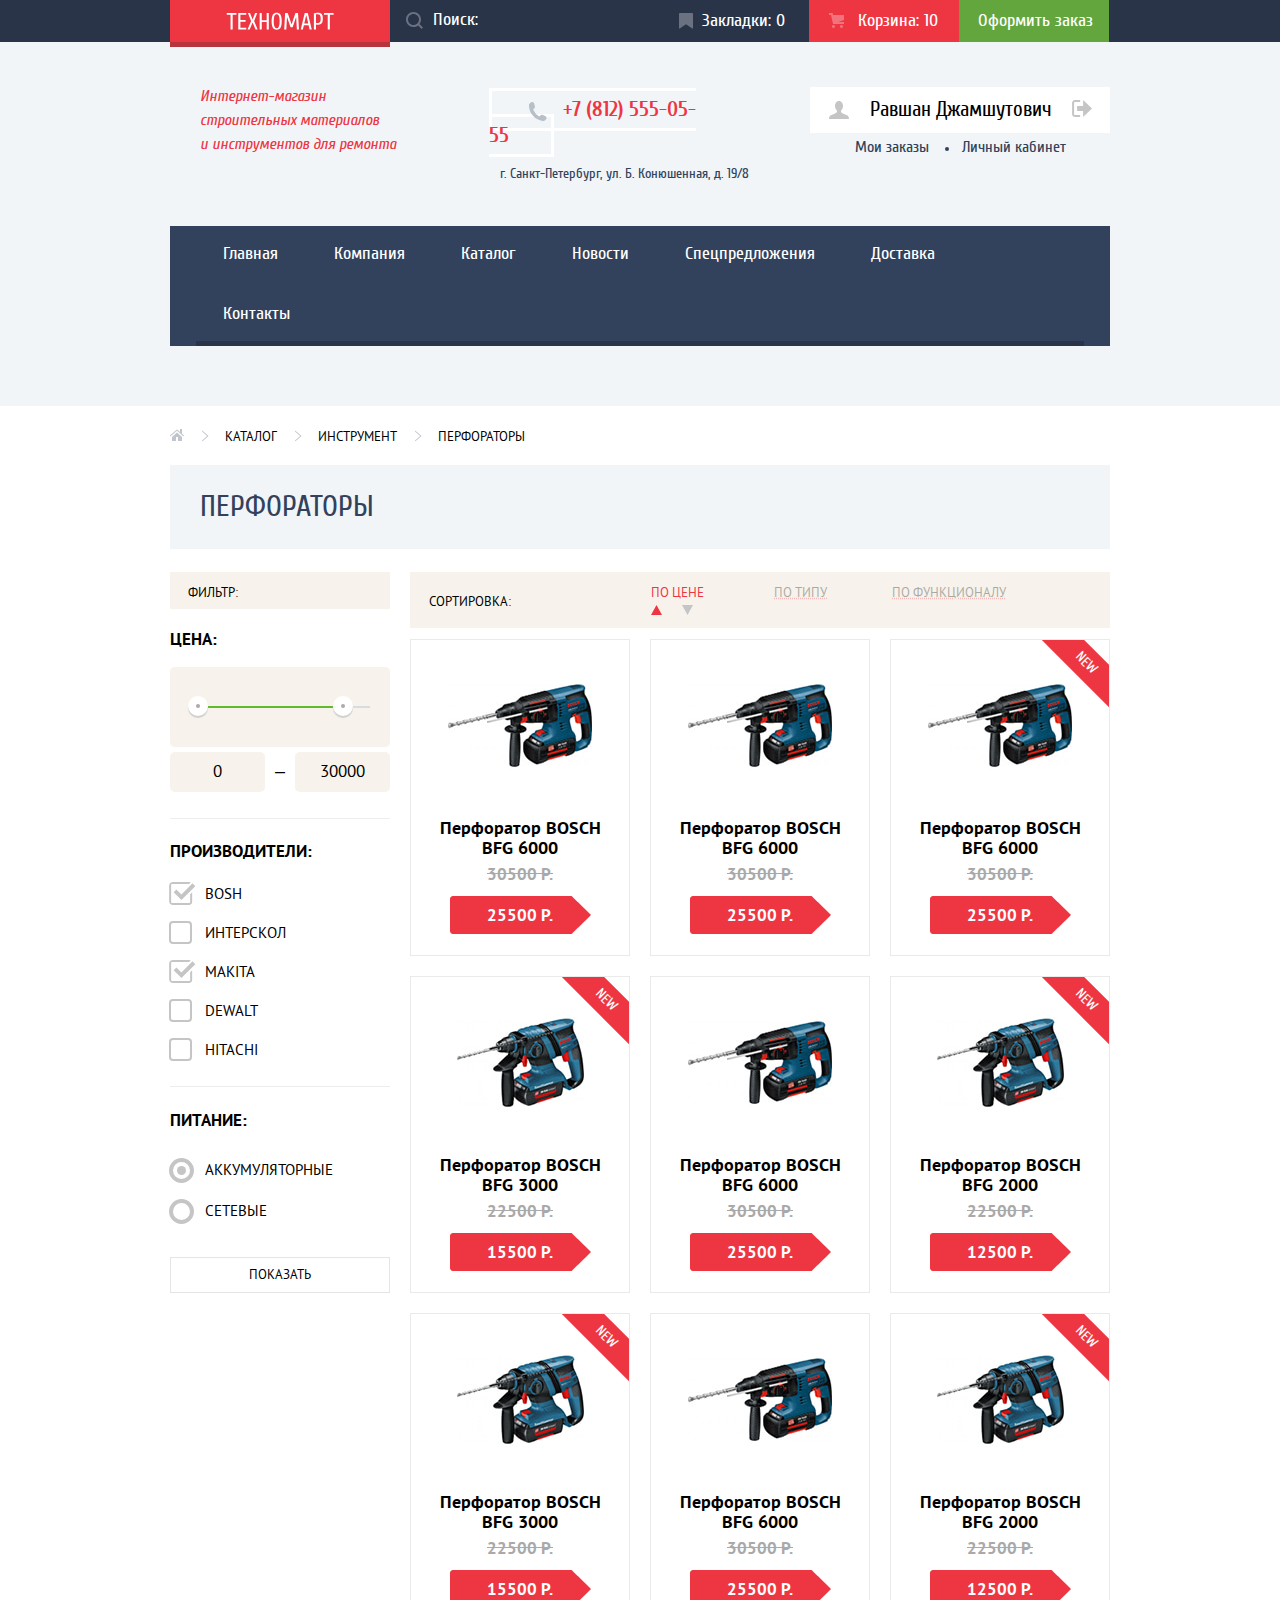
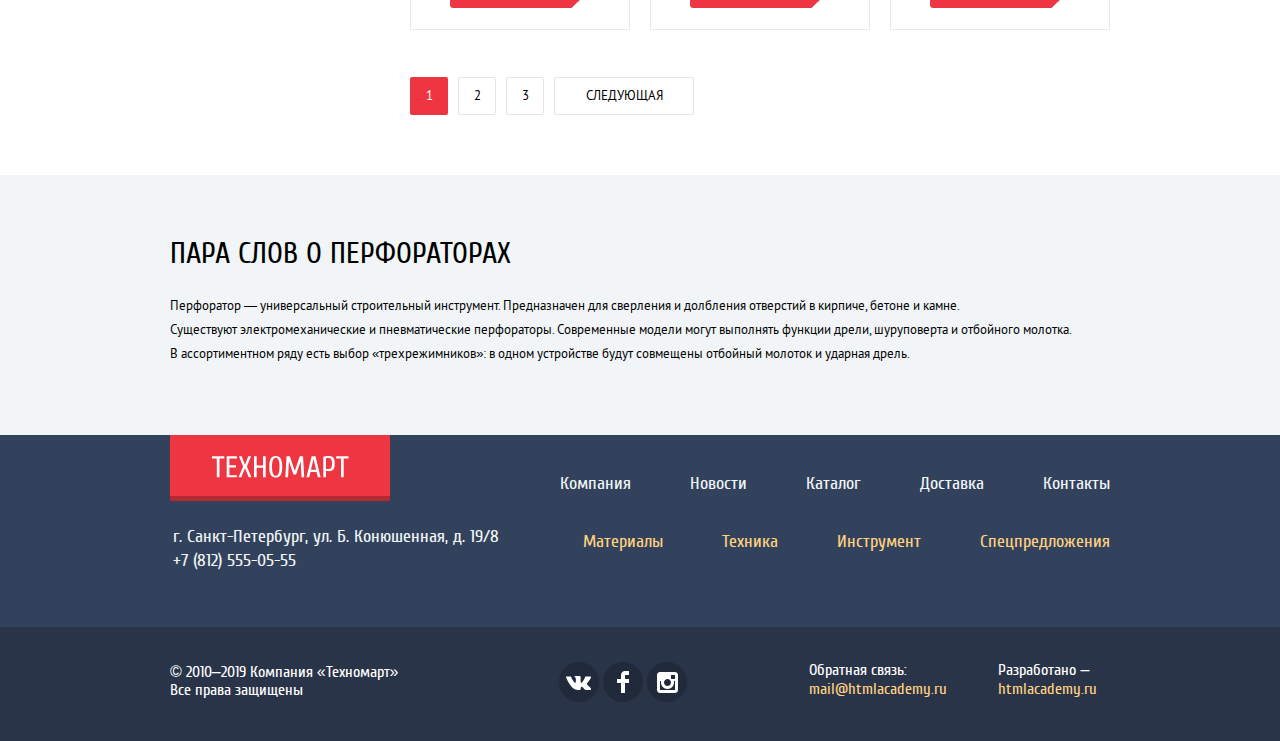
==== commit 4f23e355: "Исправления" ====
--- a/perforators.html
+++ b/perforators.html
@@ -4,7 +4,7 @@
     <meta charset="utf-8">
     <title>Техномарт | Перфораторы</title>
     <link href="css/normalize.css" rel="stylesheet">
-    <link href="css/style.css" rel="stylesheet">
+    <link href="css/style.min.css" rel="stylesheet">
   </head>
   <body class="inner-page">
     <header class="main-header">
@@ -46,7 +46,7 @@
         </div>
       </div>
       <div class="header-flex-container">
-        <div class="container header-inner-container header-inner-containercatalog">
+        <div class="container header-inner-container">
           <p class="site-description-text site-description-text-catalog">
             Интернет-магазин
             строительных материалов
--- a/css/style.min.css
+++ b/css/style.min.css
@@ -0,0 +1,2 @@
+@-webkit-keyframes bounce{0%{transform:translateY(-2000px)}to{transform:translateY(0)}}@keyframes bounce{0%{transform:translateY(-2000px)}to{transform:translateY(0)}}@-webkit-keyframes shake{0%,to{transform:translateX(0)}20%,40%,60%,80%{transform:translateX(10px)}10%,30%,50%,70%,90%{transform:translateX(-10px)}}@keyframes shake{0%,to{transform:translateX(0)}20%,40%,60%,80%{transform:translateX(10px)}10%,30%,50%,70%,90%{transform:translateX(-10px)}}@font-face{font-family:'Cuprum';font-style:normal;font-weight:400;font-display:swap;src:local('Cuprum Regular'),local('Cuprum-Regular'),url(../fonts/cuprum.woff2) format('woff2'),url(../fonts/cuprum.woff) format('woff')}@font-face{font-family:'Cuprum';font-style:normal;font-weight:700;font-display:swap;src:local('Cuprum Bold'),local('Cuprum-Bold'),url(../fonts/cuprumbold.woff2) format('woff2'),url(../fonts/cuprumbold.woff) format('woff')}@font-face{font-family:'Cuprum';font-style:italic;font-weight:400;font-display:swap;src:local('Cuprum Italic'),local('Cuprum-Italic'),url(../fonts/cuprumitalic.woff2) format('woff2'),url(../fonts/cuprumitalic.woff) format('woff')}@font-face{font-family:'Cuprum';font-style:italic;font-weight:700;font-display:swap;src:local('Cuprum Bold Italic'),local('Cuprum-BoldItalic'),url(../fonts/cuprumbolditalic.woff2) format('woff2'),url(../fonts/cuprumbolditalic.woff) format('woff')}@font-face{font-family:'PT Sans';font-style:normal;font-weight:400;font-display:swap;src:local('PT Sans'),local('PTSans-Regular'),url(../fonts/ptsans.woff2) format('woff2'),url(../fonts/ptsans.woff) format('woff')}@font-face{font-family:'PT Sans';font-style:normal;font-weight:700;font-display:swap;src:local('PT Sans Bold'),local('PTSans-Bold'),url(../fonts/ptsansbold.woff2) format('woff2'),url(../fonts/ptsansbold.woff) format('woff')}:root{--basic-white: #fff;--basic-extra-grey: rgba(255, 255, 255, 0.3);--basic-black: #000;--basic-extra-white: rgba(0, 0, 0, 0.0001);--basic-neutral: #f1f5f7;--basic-extra-light: #F3F7F9;--basic-light-grey: #EAEAEA;--basic-dark-silver: #32425C;--basic-extra-red: #EE3643;--basic-purple: #DC91D8;--basic-blue:#3BBCE3;--basic-light-blue: #f2f6f8;--basic-light-blue: #F1F5F7;--basic-dark-blue: #32425C;--basic-darker-blue: #293449;--basic-green: #63A63E;--basic-light-green: #8ED78F;--basic-light-yellow: #FFC047;--basic-dark-yellow: #FFBF47;--basic-light-golden: #FFD180;--basic-lighter-golden: #FFDA96;--basic-light-brown: #a87751;--basic-beige: #F9F5F0;--basic-extra-beige: #F7F3EC;--basic-extra-dark-blue: #E5E5E5;--basic-grey: #3D546F;--basic-social: #212A3A;--basic-button-shadow: #367315;--special-white: rgba(255, 255, 255, 0.5);--special-extra-white: rgba(0, 0, 0, 0.15);--special-dark-blue: #1D2739;--special-darker-blue: #161D29;--special-extra-blue: #405069;--special-dark-red: #CA2C37;--special-darker-red: #BA2732;--special-greylight: #C5C5C5;--special-extra-greylight: rgba(197, 197, 197, 0.3);--special-greydark: rgba(169, 169, 169, 0.3);--special-greydarker: #a9a9a9;--special-dark-green: #5FBB2D;--special-darker-green: #518534;--home-icon-color: #C1C6CE;--b-feedback-button: #F4F4F4;--b-modal-buttons: #f1f1f1;--placeholder-color: #A9A9A9;--logo-shadow: #B6343D;--scale-b: #D7DCDE;--toggle-b: #ABABAB;--toggle-shadow: #cfcfcf;--radio-hover: #B5B5B5;--extra-font: "PT Sans", sans-serif, Tahoma}*,::after,::before{box-sizing:border-box}body{min-width:940px;min-height:100%;display:grid;grid-template-rows:-webkit-min-content 1fr -webkit-min-content;grid-template-rows:min-content 1fr min-content;align-content:start;margin:0;padding:0;font-family:"Cuprum",sans-serif,Arial;font-style:normal;font-weight:400;font-size:18px;line-height:24px;color:var(--basic-white);background-color:var(--basic-white)}html{height:100%}a{text-decoration:none}img{max-width:100%;height:auto}.visually-hidden{position:absolute;clip:rect(0 0 0 0);width:1px;height:1px;margin:-1px}.container{width:960px;margin:0 auto;padding:0 10px}.main-header{background-color:var(--basic-light-blue);padding-bottom:60px}.header-row-container{background-color:var(--basic-darker-blue)}.header-inner-wrap{display:flex;flex-wrap:wrap}.main-header-logo{color:var(--basic-white);pointer-events:none;text-align:center;background-color:var(--basic-extra-red);box-shadow:0 5px 0 var(--logo-shadow);width:220px;padding:12px 56px 5px;margin-bottom:auto;vertical-align:middle}.logo-img{width:108px;height:18px}.inner-row-container{display:flex;flex-wrap:wrap;width:720px}.search-form{display:flex;justify-content:start;margin-bottom:auto}.search-field{background-color:var(--basic-darker-blue);border:0;width:228px;outline:0;outline-offset:0;order:1}.search-field::-webkit-input-placeholder{color:var(--basic-white);font-family:"Cuprum",sans-serif,Arial;font-style:normal;font-weight:400;font-size:18px}.search-field::-moz-placeholder{color:var(--basic-white);font-family:"Cuprum",sans-serif,Arial;font-style:normal;font-weight:400;font-size:18px}.search-field::placeholder{color:var(--basic-white);font-family:"Cuprum",sans-serif,Arial;font-style:normal;font-weight:400;font-size:18px}.search-field:active{background-color:var(--basic-white);color:var(--basic-black)}.search-field:focus{background-color:var(--basic-white);color:var(--basic-black)}.search-icon-container{padding:12px 8px 5px 16px}.search-icon{fill:var(--basic-white);opacity:.3}.bookmarks:hover::before,.cart:hover::before,.search-icon:hover{opacity:1}.search-field:active+.search-icon-container,.search-field:focus+.search-icon-container{background-color:var(--basic-white)}.search-field:hover+.search-icon-container .search-icon{fill:var(--basic-white);opacity:1}.search-field:active+.search-icon-container .search-icon,.search-field:focus+.search-icon-container .search-icon{fill:var(--basic-extra-red);opacity:1}.perforators-header-logo{pointer-events:all}.bookmarks,.cart{color:var(--basic-white);overflow-wrap:break-word;width:150px;position:relative;margin-bottom:auto}.bookmarks{padding:9px 6px 9px 43px}.cart{padding:9px 8px 9px 49px}.b-catalog-cart{background-color:var(--basic-extra-red)}.bookmarks::before,.cart::before{content:"";position:absolute;top:13px;background-repeat:no-repeat;background-position:0 0;opacity:.3}.bookmarks::before{width:14px;height:16px;left:20px;background-image:url(/img/icon-bookmark.svg)}.cart::before{width:15px;height:15px;left:26px;background-image:url(/img/icon-cart.svg)}.b-catalog-cart::before{left:20px}.bookmarks:active::before,.cart:active::before{opacity:.3}.bookmarks:active,.cart:active{background-color:var(--special-darker-blue);color:var(--special-white)}.b-catalog-cart:active,.private-wrap:hover::before{background-color:var(--basic-extra-red)}.ordering{width:150px;padding:9px 16px 9px 19px;margin-bottom:auto;color:var(--basic-white);overflow-wrap:break-word;background-color:var(--basic-green)}.ordering:hover{background-color:var(--special-dark-green)}.ordering:active{color:var(--special-white)}.header-inner-container{display:flex;margin-bottom:40px}.site-description-text{width:235px;padding-top:42px;padding-left:30px;margin:0 85px 0 0;font-style:italic;font-size:16px;line-height:24px;color:var(--basic-extra-red)}.header-contacts-block{padding-top:55px;margin-right:70px}.header-contacts-block-catalog{margin-right:50px}.header-contacts-phone{color:var(--basic-extra-red);font-weight:700;font-size:21px;border:3px solid var(--basic-white);padding:6px 42px 7px 71px;position:relative}.header-contacts-phone::before,.private-wrap::before{content:"";position:absolute;background-position:0 0;background-repeat:no-repeat}.header-contacts-phone::before{width:19px;height:19px;top:11px;left:36px;background-image:url(../img/icon-phone.svg)}.header-address{color:var(--basic-dark-blue);font-size:14px;text-align:center;margin:13px 0 0}.header-fields{display:flex;align-items:flex-start;padding-top:44px;width:280px}.login-field,.registration-field{color:var(--basic-black);font-size:21px;background-color:var(--basic-white);overflow-wrap:break-word}.login-field{width:121px;margin-right:10px;padding:12px 27px 12px 19px}.registration-field{width:150px;padding:12px 24px}.login-field:hover,.registration-field:hover{color:var(--basic-extra-red)}.login-field:active,.registration-field:active{color:var(--special-greylight)}.login-field:hover .login-icon,.login-icon:hover{fill:var(--basic-grey)}.login-field:active .login-icon,.login-icon,.login-icon:active{fill:var(--special-greylight)}.private-block{background-color:var(--basic-white);width:300px;display:flex;justify-content:center;align-items:center;margin-top:45px;margin-bottom:5px;padding-top:10px;padding-bottom:7px}.private-name-wrap{display:flex;margin-right:20px}.private-name{margin:0;padding:0;font-size:21px;font-weight:400}.user-icon-container{padding-right:21px;padding-top:4px}.user-icon{fill:var(--special-greylight);width:20px;height:18px}.logout-icon:hover,.private-name-wrap:hover .user-icon{fill:var(--basic-grey)}.exit-button,.private-name{color:var(--basic-black)}.logout-icon,.logout-icon:active,.private-name-wrap:active .user-icon{fill:var(--special-greylight)}.private-wrap{position:relative;display:flex;justify-content:center}.private-wrap:active::before{background-color:var(--special-greylight)}.private-wrap::before{width:4px;height:4px;top:50%;left:135px;border-radius:50%;background-color:var(--basic-dark-blue);background-size:4px 4px}.my-orders{margin-right:33px}.my-orders,.private-office{color:var(--basic-dark-blue);font-size:16px;line-height:18px}.my-orders:hover,.private-office:hover{color:var(--basic-extra-red)}.exit-button:active,.my-orders:active,.private-name:active,.private-office:active{color:var(--special-greylight)}.main-navigation{background-color:var(--basic-dark-silver);padding:0 26px;width:940px}.site-navigation{list-style:none;margin:0;padding:0;display:flex;justify-content:start;align-items:center;flex-wrap:wrap;box-shadow:inset 0 -5px 0 var(--basic-darker-blue)}.site-navigation-link{color:var(--basic-white);text-align:center;display:inline-block;padding:16px 29px 20px 27px;vertical-align:middle;overflow-wrap:break-word}.site-navigation-link:hover{background-color:var(--basic-darker-blue)}.site-navigation-link:active{opacity:.5}.navigation-link-index{pointer-events:none}.offers{display:grid;grid-template-columns:repeat(3,300px);grid-template-rows:repeat(3,1fr);gap:20px;margin:59px auto 58px}.offers>:nth-child(1){-ms-grid-row:1;-ms-grid-column:1}.offers>:nth-child(2){-ms-grid-row:1;-ms-grid-column:3}.offers>:nth-child(3){-ms-grid-row:1;-ms-grid-column:5}.offers>:nth-child(4){-ms-grid-row:3;-ms-grid-column:1}.offers>:nth-child(5){-ms-grid-row:3;-ms-grid-column:3}.offers>:nth-child(6){-ms-grid-row:3;-ms-grid-column:5}.offers>:nth-child(7){-ms-grid-row:5;-ms-grid-column:1}.offers>:nth-child(8){-ms-grid-row:5;-ms-grid-column:3}.offers>:nth-child(9){-ms-grid-row:5;-ms-grid-column:5}.offer-item{font-weight:700;font-size:24px;line-height:30px;display:flex;flex-direction:column;justify-content:space-between;padding:20px 23px 21px;background-repeat:no-repeat}.new{overflow:hidden;position:relative}.offer-item:first-of-type{background-color:var(--basic-dark-yellow);background-image:url(../img/icon-1.svg);background-size:44px 65px;background-position:213px 31px;-ms-grid-column:1;-ms-grid-column-span:1;grid-column:1/2;-ms-grid-row:1;-ms-grid-row-span:1;grid-row:1/2}.offer-item:nth-of-type(2){background-color:var(--basic-blue);background-image:url(../img/icon-2.svg);background-size:75px 61px;background-position:194px 34px;-ms-grid-column:2;-ms-grid-column-span:1;grid-column:2/3;-ms-grid-row:1;-ms-grid-row-span:1;grid-row:1/2}.offer-item:nth-of-type(3),.offer-item:nth-of-type(4),.offer-item:nth-of-type(5){background-color:var(--basic-purple);background-image:url(../img/icon-3.svg);background-size:78px 62px;background-position:191px 31px;-ms-grid-column:3;-ms-grid-column-span:1;grid-column:3/4;-ms-grid-row:1;-ms-grid-row-span:1;grid-row:1/2}.offer-item:nth-of-type(4),.offer-item:nth-of-type(5){background-color:var(--basic-light-green);background-image:url(../img/icon-4.svg);background-size:59px 72px;background-position:196px 26px;-ms-grid-row:2;grid-row:2/3}.offer-item:nth-of-type(5){background-color:var(--basic-light-yellow);background-image:url(../img/icon-5.svg);background-size:78px 63px;background-position:191px 32px;-ms-grid-row:3;grid-row:3/4}.offer-item:nth-of-type(4n+1){background-color:var(--basic-dark-yellow)}.offer-item:nth-of-type(4n+2){background-color:var(--basic-blue)}.offer-item:nth-of-type(4n+3){background-color:var(--basic-purple)}.offer-item:nth-of-type(4n+4){background-color:var(--basic-light-green)}.offer-item:nth-of-type(4n+5){background-color:var(--basic-light-yellow)}.new::before{content:"new";position:absolute;width:100px;height:30px;display:none;text-transform:uppercase;font-family:"Cuprum",sans-serif,Arial;font-style:normal;font-weight:400;font-size:14px;text-align:center;line-height:30px;background-color:var(--basic-extra-red);background-size:100px 30px;transform:rotate(45deg) translate(136px,-152px)}.new-current::before{display:block}.offer-title{margin:0 0 14px;max-width:150px;overflow-wrap:break-word;font-size:24px}.subtitle-link{color:var(--basic-white);text-transform:uppercase;font-size:14px;text-align:center;background-color:var(--basic-extra-grey);width:135px;padding:4px 15px}.subtitle-link:hover{background-color:var(--special-extra-greylight)}.subtitle-link:active{background-color:var(--special-greydark)}.carousel{background-repeat:no-repeat;background-size:contain;background-color:var(--basic-light-brown);position:relative;-ms-grid-column:1;-ms-grid-column-span:2;grid-column:1/3;grid-row:2/-1}.carousel-controls{position:absolute;z-index:1;display:flex;justify-content:space-between;padding:0 16px;width:100%;left:0;top:50%;transform:translateY(-26%)}.next-control-button,.prev-control-button{cursor:pointer;background-color:transparent;border:0}.carousel-button{background-color:transparent;border:0}.carousel-item{display:none;width:100%;height:100%;padding:23px 24px 27px;position:relative}.carousel-item img{position:absolute;width:100%;height:auto;-o-object-fit:cover;object-fit:cover;left:0;top:0}.carousel-item.active{display:block}.b-title-wrap{width:620px;height:104px;padding-left:24px;padding-top:23px;position:absolute;left:0;top:0;background-color:rgba(0,0,0,.15);background-size:cover}.carousel-title{text-transform:uppercase;font-weight:700;font-size:36px;line-height:36px;margin:0 0 5px}.carousel-subtitle{margin:0 0 16px}.carousel-link{font-size:14px;text-transform:uppercase;color:var(--basic-white);text-align:center;background-color:var(--basic-extra-red);width:192px;padding:6px 5px 8px;position:absolute;left:24px;bottom:27px}.carousel-link:hover{background-color:var(--special-dark-red)}.carousel-link:active{background-color:var(--special-darker-red)}.buttons-wrap{position:absolute;left:295px;bottom:36px;z-index:20;display:flex;justify-content:space-between;width:30px}.carousel-button{width:10px;height:10px;border-radius:50%;border:2px solid var(--basic-white);padding:0;background-color:var(--basic-white);cursor:pointer}.carousel-button.current{background-color:var(--basic-extra-red)}.popular-products{margin-bottom:70px}.popular-producers-row,.popular-products-row{background-color:var(--basic-beige);margin-bottom:20px;padding:28px 14px 27px 28px;display:flex;align-items:center;justify-content:space-between}.popular-producers-row .section-title,.popular-products-row .section-title{margin-right:30px}.section-title{font-size:30px;font-weight:400;text-transform:uppercase;color:var(--basic-dark-blue);margin:0}.all-popular{background-color:var(--basic-extra-red);color:var(--basic-white);font-size:14px;text-transform:uppercase;text-align:center;width:192px;padding:6px 10px;flex-shrink:0}.all-popular:hover{background-color:var(--special-dark-red)}.all-popular:active{background-color:var(--special-darker-red)}.popular-list{list-style:none;margin:0;padding:0;display:grid;grid-template-columns:repeat(4,220px);gap:20px}.popular-item,.popular-item:hover .hover-buttons{display:flex;flex-direction:column;align-items:center}.popular-item{background-color:var(--basic-white);border:1px solid var(--basic-light-grey);padding:6px 18px 21px}.popular-item:hover{box-shadow:0 4px 20px var(--special-extra-white);padding-top:38px}.hover-buttons{display:none}.popular-item:hover .hover-buttons{width:100%;min-height:86px;margin-bottom:54px}.add-basket-button,.add-bookmark-button{border-radius:2px;width:135px;text-transform:uppercase;font-size:14px;line-height:18px;text-align:center}.add-basket-button{background-color:var(--basic-green);box-shadow:inset 0 -3px 0 var(--basic-button-shadow);color:var(--basic-white);padding:10px;margin-bottom:10px;position:relative}.add-basket-button:hover{background-color:var(--special-dark-green)}.add-basket-button:active{background-color:var(--special-darker-green)}.add-basket-button::before{content:url(../img/icon-cart.svg);width:15px;height:15px;position:absolute;left:25px;top:10px;opacity:.3}.add-bookmark-button{border:3px solid var(--basic-green);padding:7px 10px;color:var(--basic-dark-blue);background-color:transparent}.add-bookmark-button:active,.add-bookmark-button:hover{border:3px solid var(--basic-dark-blue)}.add-bookmark-button:active{opacity:.5}.popular-image-container{display:flex;justify-content:center;align-items:center;min-height:164px;width:100%;margin-bottom:8px}.popular-item:hover .popular-image-container{display:none}.new-popular::before{transform:translate(84px,3px) rotate(45deg)}.new-popular:hover::before{transform:translate(84px,-29px) rotate(45deg)}.popular-image-perforator{background-color:var(--basic-dark-blue)}.card-link{font-family:var(--extra-font);font-size:18px;line-height:20px;font-weight:700;color:var(--basic-black);margin-bottom:7px}.popular-product-title{margin:0;font-size:18px;text-align:center}.price-delete,.real-price{font-family:var(--extra-font);font-size:17px;text-transform:uppercase;font-weight:700}.price-delete{line-height:18px;color:var(--special-greydarker);margin-bottom:13px;margin-top:auto}.real-price{line-height:38px;color:var(--basic-white);text-align:center;background-image:url(../img/red-button.png);background-size:141px 38px;width:141px;height:38px}.popular-producers{margin-bottom:70px}.popular-producers-row .all-popular{margin-top:-2px;margin-right:5px}.producers-list{list-style:none;margin:0;padding:0;display:grid;grid-template-columns:repeat(4,220px);gap:20px}.producer-item{border:1px solid var(--basic-light-grey);height:145px;background-color:var(--basic-extra-white)}.producer-link{width:100%;height:100%;display:flex;justify-content:center;align-items:center}.producer-link:hover{box-shadow:0 4px 20px var(--special-extra-white)}.producer-link:active{opacity:.5}.services{background-color:var(--basic-neutral);padding:64px 0 0}.services-title{color:var(--basic-black);line-height:34px;margin:0 0 24px;padding:0}.services-description{width:400px;margin:0 0 73px;color:var(--basic-black);font-family:var(--extra-font);font-size:13px;line-height:22px}.slider{display:flex;padding-bottom:30px;justify-content:start;background-repeat:no-repeat}.slider-buttons-block{display:flex;flex-direction:column;margin-right:80px;position:relative}.slider-buttons-block::before{content:"";width:10px;height:279px;position:absolute;left:230px;top:-49px;background-image:url(../img/shadow-line.png);background-repeat:no-repeat;background-position:0 0;background-size:10px 279px}.slider-button{color:var(--basic-white);font-weight:700;font-size:21px;text-align:left;background-color:var(--basic-dark-blue);cursor:pointer;box-shadow:inset 0 1px 0 var(--special-extra-blue),0 1px 0 var(--basic-darker-blue);border:0;width:240px;padding:18px 22px 19px}.slider-button.active{color:var(--basic-darker-blue);pointer-events:none;background-color:var(--basic-white);box-shadow:0 1px 0 var(--basic-white),inset 0 1px 0 var(--basic-white)}.slider-button:hover{background-color:var(--basic-darker-blue)}.slider-button:active{color:var(--basic-darker-blue);background-color:var(--basic-white)}.slider-item{display:none}.slider-item.active{display:flex;flex-direction:column;width:100%;background-position:100% 19px;background-repeat:no-repeat}.slider-wrapper-delivery{background-image:url(../img/car.png)}.slider-wrapper-guarantee{background-image:url(../img/medal.png)}.slider-wrapper-credits{background-image:url(../img/money.png)}.slider-item-title{font-size:30px;font-weight:400;text-transform:uppercase;color:var(--basic-dark-blue);margin:0}.slider-item-title.credits,.slider-item-title.delivery,.slider-item-title.guarantee{margin-bottom:30px}.slider-item-description{color:var(--basic-black);font-family:var(--extra-font);font-size:13px;line-height:25px;margin:0}.slider-item-delivery{width:275px;margin-bottom:100px}.slider-item-guarantee{width:320px;margin-bottom:75px}.slider-item-credit{width:280px;margin-bottom:33px}.slider-item-link{width:195px;padding:10px;margin-bottom:79px;background-color:var(--basic-extra-red);color:var(--basic-white);font-size:14px;line-height:18px;text-transform:uppercase;text-align:center}.slider-item-link:hover{background-color:var(--special-dark-red)}.slider-item-link:active{background-color:var(--special-darker-red)}.index-columns{display:flex;justify-content:space-between;margin-bottom:70px;padding-top:70px}.about-company,.contacts{color:var(--basic-black)}.about-company{display:flex;flex-direction:column}.about-company-title{font-size:30px;font-weight:400;line-height:30px;color:var(--basic-black);margin:0 0 24px;padding:0}.about-company-text{color:var(--basic-black);font-family:var(--extra-font);font-size:13px;line-height:24px;width:460px}.about-company-text:first-of-type{margin-bottom:25px;margin-top:0}.about-company-text:nth-of-type(2){margin-bottom:0;margin-top:0}.about-company-text:nth-of-type(3){margin-bottom:5px;margin-top:0}.transport-company-list{list-style:none;margin:0 0 6px;padding:0}.transport-company-item{position:relative;padding-left:40px;margin-bottom:12px}.transport-company-item::before{content:"";position:absolute;width:25px;height:2px;left:0;top:11px;background-color:var(--basic-extra-red)}.more-about-company{background-color:var(--basic-extra-red);color:var(--basic-white);font-size:14px;text-transform:uppercase;text-align:center;width:220px;padding:9px 10px 5px}.more-about-company:hover{background-color:var(--special-dark-red)}.more-about-company:active{background-color:var(--special-darker-red)}.contacts{display:flex;flex-direction:column;-ms-grid-column-span:-1;grid-column-end:-1;padding-top:5px}.contacts-title{color:var(--basic-black);font-weight:400;margin:0 0 24px;padding:0}.contacts-text{font-family:var(--extra-font);font-size:13px;line-height:24px;width:181px;margin:0 0 33px}.contacts-map{margin-bottom:18px}.contacts-help-field{width:300px;padding:9px 10px 5px;background-color:var(--basic-extra-red);color:var(--basic-white);font-size:14px;text-transform:uppercase;text-align:center}.contacts-help-field:hover{background-color:var(--special-dark-red)}.contacts-help-field:active{background-color:var(--special-darker-red)}.breadcrumbs{margin:18px auto 17px;padding:0;list-style:none;display:flex;flex-wrap:wrap;justify-content:start;width:940px}.breadcrumbs-item{position:relative;margin-right:41px}.breadcrumbs-item::after{content:url(../img/icon-right-small.svg);width:8px;height:12px;position:absolute;top:1px;right:-25px}.breadcrumbs-item:last-child{margin-right:0}.breadcrumbs-current::after{display:none}.breadcrumbs-link{font-family:var(--extra-font);font-size:13px;line-height:18px;color:var(--basic-black);text-transform:uppercase}.filters-title{line-height:18px}.filters-title,.sorting-item,.sorting-title{text-transform:uppercase}.pagination-link,.sorting-item,.sorting-title{font-family:var(--extra-font);font-size:13px;line-height:18px;color:var(--basic-black)}.home-icon{fill:var(--home-icon-color)}.catalog-title-wrap{background-color:var(--basic-light-blue);padding:30px;margin-bottom:23px;width:940px}.catalog-wrapper{display:grid;grid-template-columns:220px repeat(3,1fr);grid-template-rows:47px;gap:20px}.catalog-wrapper>:nth-child(1){-ms-grid-row:1;-ms-grid-column:1}.catalog-wrapper>:nth-child(2){-ms-grid-row:1;-ms-grid-column:3}.catalog-wrapper>:nth-child(3){-ms-grid-row:1;-ms-grid-column:5}.catalog-wrapper>:nth-child(4){-ms-grid-row:1;-ms-grid-column:7}.filters{color:var(--basic-black)}.filters-title-container{width:220px;padding:12px 18px 7px;margin-bottom:18px;background-color:var(--basic-extra-beige)}.filters-title{padding:0;margin:0;font-family:var(--extra-font);font-size:13px;font-weight:400;color:var(--basic-black)}.filter-item{margin:0;padding:0;border:0;width:220px}.filter-item::after{content:"";display:block;width:220px;height:1px;background-color:var(--special-greylight);opacity:.3}.price-range{margin-bottom:20px}.filter-legend{color:var(--basic-black);font-family:var(--extra-font);font-size:17px;font-weight:700;text-transform:uppercase}.range-filter{width:220px;margin-top:16px;margin-bottom:26px}.range-controls{width:220px;height:80px;margin-bottom:5px;padding-top:39px;padding-left:20px;padding-right:20px;position:relative;background-image:url(../img/Bitmap.png);background-size:220px 80px}.bar,.scale{height:2px;background-color:var(--scale-b)}.bar{width:84%;background-color:var(--special-dark-green)}.toggle{position:absolute;left:0;top:29px;width:20px;height:20px;padding:0;border:8px solid var(--basic-white);border-radius:50px;cursor:pointer;background-color:var(--toggle-b);box-shadow:0 2px 1px var(--toggle-shadow)}.toggle-min{left:18px}.toggle-max{left:163px}.number-field{font-family:var(--extra-font);font-size:17px;font-weight:400;text-transform:uppercase;color:var(--basic-black);text-align:center;background-color:var(--basic-extra-beige);width:95px;border:0;border-radius:5px;padding:10px}.number-field-min{margin-right:5px}.number-field-max{margin-left:5px}.checkbox-producers{margin-bottom:12px}.checkbox-list{margin:19px 0 24px;padding:0;list-style:none}.checkbox-item{font-family:var(--extra-font);font-size:15px;text-transform:uppercase;font-weight:400;margin-bottom:15px;padding-left:35px}.checkbox-item label,.radio-item label{position:relative;display:block;cursor:pointer;-webkit-user-select:none;-moz-user-select:none;user-select:none}.checkbox-input+label::before{content:"";position:absolute;left:-36px;width:23px;height:23px;border:2px solid var(--special-greylight);border-radius:4px}.checkbox-item:hover label::before{border:2px solid var(--radio-hover)}.checkbox-input:disabled+label,.radio-input:disabled+label{opacity:.4}.checkbox-input:disabled+label::before{border:2px solid var(--radio-hover);opacity:.3}.checkbox-input:checked+label::before{width:27px;border:0;background-image:url(../img/checkbox-on.svg)}.checkbox-input:checked:disabled+label::before{width:27px;border:0;background-image:url(../img/checkbox-on-darker.svg)}.checkbox-item:hover .checkbox-input:checked+label::before{width:27px;border:0;background-image:url(../img/checkbox-on-darker.svg)}.checkbox-input:focus+label::before,.radio-input:focus+label::before{outline:1px solid}.radio-batteries{margin-top:21px;margin-bottom:17px}.radio-batteries::after{display:none}.radio-batteries .filter-legend{margin-bottom:26px}.radio-list{padding:0;margin:0;list-style:none}.radio-item{font-family:var(--extra-font);font-size:15px;text-transform:uppercase;font-weight:400;margin-bottom:17px;padding-left:35px}.radio-input+label::before{content:"";position:absolute;left:-36px;width:25px;height:25px;border:4px solid var(--special-greylight);border-radius:50%}.radio-item:hover label::before{border:4px solid var(--radio-hover)}.radio-input:disabled+label::before{border:4px solid var(--radio-hover);opacity:.3}.radio-input:checked+label::after{content:"";position:absolute;top:8px;left:-28px;width:9px;height:9px;border-radius:50%;background-color:var(--special-greylight)}.radio-input:checked:disabled+label::after{opacity:.3}.radio-item:hover label::after{background-color:var(--radio-hover)}.filter-button{font-family:var(--extra-font);font-size:13px;text-transform:uppercase;font-weight:400;background-color:var(--basic-white);cursor:pointer;width:220px;border:1px solid var(--basic-extra-dark-blue);padding:10px 12px}.sorting{background-color:var(--basic-extra-beige);grid-column:2/-1;display:flex;align-items:center;padding:12px 17px 8px 19px;margin-bottom:auto}.sorting-title-wrap{margin-right:140px}.sorting-title{font-weight:400;margin:0}.sorting-block{display:flex;flex-wrap:wrap}.sorting-item.price{margin-right:70px}.sorting-item.type{margin-right:65px}.sorting-item.functionality{margin-right:47px}.sorting-item:not(.sorting-item-dir){color:var(--basic-black);opacity:.3;-webkit-text-decoration:underline dotted var(--basic-extra-red);text-decoration:underline dotted var(--basic-extra-red)}.sorting-item:hover:not(.sorting-item-dir){color:var(--basic-black);opacity:1;-webkit-text-decoration:underline solid var(--basic-extra-red);text-decoration:underline solid var(--basic-extra-red)}.sorting-item.active:not(.sorting-item-dir){color:var(--basic-extra-red);opacity:1;pointer-events:none;text-decoration:none}.dir-arrows-wrap{display:flex;justify-content:space-between;width:42px}.icon-dir{fill:var(--special-greylight)}.icon-dir.active{fill:var(--basic-extra-red);pointer-events:none}.icon-dir-down{transform:rotate(180deg)}.icon-dir:hover{fill:var(--basic-black)}.perforators-catalog-section{grid-column:2/-1}.perforators-list{list-style:none;margin-bottom:47px;margin-top:0;padding:0;display:grid;gap:20px;grid-template-columns:repeat(3,1fr)}.perforator-item{border:1px solid var(--basic-light-grey);display:flex;flex-direction:column;align-items:center;flex-wrap:wrap;padding:22px 15px 21px;background-color:var(--basic-white)}.perforator-item:hover{box-shadow:0 4px 20px var(--special-extra-white);padding-top:38px}.catalog-img-wrap,.perforator-item:hover .hover-buttons{display:flex;justify-content:center;align-items:center;width:100%}.perforator-item:hover .hover-buttons{flex-direction:column;margin-bottom:54px;min-height:86px}.perforator-item:hover .catalog-img-wrap{display:none}.new-catalog-perforators::before{transform:translate(86px,-14px) rotate(45deg)}.new-catalog-perforators:hover::before{transform:translate(86px,-30px) rotate(45deg)}.catalog-img-wrap{min-height:128px;margin-bottom:28px}.card-title{font-family:var(--extra-font);font-weight:700;font-size:18px;text-align:center;margin:0}.pagination{list-style:none;margin:0 0 60px;padding-left:0;display:flex}.pagination-link{border:1px solid var(--basic-extra-dark-blue);border-radius:2px;margin:0 10px 0 0;width:38px;height:38px;display:flex;align-items:center;justify-content:center;text-transform:none;background-color:var(--basic-white)}.pagination-link.active{border:0;text-transform:none;color:var(--basic-white);background-color:var(--basic-extra-red)}.pagination-link.active:hover{border:0}.pagination-link:hover{border:1px solid var(--special-greylight)}.pagination-link:active{border:1px solid var(--basic-extra-red)}.pagination-next{display:flex;width:140px;height:38px;text-transform:uppercase}.desc-products{background-color:var(--basic-neutral);padding-top:64px}.desc-products-title{color:var(--basic-black);text-transform:uppercase;font-size:30px;line-height:30px;font-weight:400;margin:0 0 25px}.desc-products-text{font-family:var(--extra-font);font-size:13px;line-height:24px;color:var(--basic-black);width:908px;margin:0;padding:0 0 69px}.main-footer{background-color:var(--basic-dark-blue)}.main-footer-wrap{display:flex;justify-content:space-between;padding-bottom:54px}.main-footer-container{width:330px;margin-right:60px}.footer-logo{display:inline-block;vertical-align:middle;width:220px;margin-bottom:24px;padding:20px 41px 16px;color:var(--basic-white);pointer-events:none;text-align:center;background-color:var(--basic-extra-red);background-size:220px 68px;box-shadow:inset 0 -5px 0 rgba(0,0,0,.24)}.perforators-footer-logo{pointer-events:all}.footer-logo-img{width:138px;height:23px}.footer-contacts-block{color:var(--basic-light-blue);width:330px;padding-left:3px}.footer-address{margin:0}.footer-navigation-link.white,.footer-phone{color:var(--basic-light-blue)}.footer-navigations-wrapper{display:flex;flex-direction:column;padding-top:35px}.footer-navigation{list-style:none;margin:0 -59px 0 auto;padding:0;display:flex;flex-wrap:wrap}.footer-navigation-item{margin-right:59px;padding-bottom:5px}.footer-navigation-white{margin-bottom:29px;padding-top:2px}.footer-navigation-link.gold{color:var(--basic-light-golden)}.footer-navigation-link.gold:hover,.footer-navigation-link.white:hover{text-decoration:underline}.footer-navigation-link.gold:active,.footer-navigation-link.white:active{opacity:.5;text-decoration:none}.footer-inner-block{background-color:var(--basic-darker-blue)}.down-row-wrap{display:flex;padding-bottom:35px}.copyright{font-size:16px;line-height:18px;margin:36px 161px 0 0;flex-shrink:0}.socials-list{list-style:none;padding:0;margin:35px 118px 0 0;display:flex;flex-wrap:wrap}.social-item{margin-right:4px;margin-bottom:4px}.social-button{color:var(--basic-white);background-color:var(--basic-social);width:40px;height:40px;display:flex;justify-content:center;align-items:center;border-radius:50%}.fb-icon,.inst-icon,.vk-icon{fill:var(--basic-white)}.social-button:active,.social-button:hover{background-color:var(--basic-extra-red)}.feedback-wrap{display:flex;flex-shrink:0}.feedback-block{margin-right:51px}.develop,.feedback-block{font-size:16px;line-height:20px;display:flex;flex-direction:column;margin-top:33px}.develop-site,.feedback-block-email{color:var(--basic-light-golden);font-size:16px;line-height:18px}.develop-site:hover,.feedback-block-email:hover{text-decoration:underline}.develop-site:active,.feedback-block-email:active{text-decoration:none;color:var(--basic-extra-red)}.modal{position:fixed;top:0;right:0;bottom:0;left:0;margin:auto;color:var(--basic-black);background-color:var(--basic-white)}.modal-close{position:absolute;border:0;top:20px;right:17px;width:21px;height:21px;cursor:pointer;background-color:transparent}.modal-map{width:943px;height:449px;z-index:100;display:none;box-shadow:var(--special-extra-white)}.modal-feedback::before,.modal-map::before{content:"";position:absolute;height:7px;top:0;left:0}.modal-map::before{width:943px;background-color:var(--basic-extra-red);background-size:943px 7px}.modal-feedback{width:620px;height:430px;padding-top:46px;z-index:200;display:none;box-shadow:0 4px 20px var(--special-extra-white),0 20px 40px rgba(0,0,0,.75)}.modal-feedback::before{width:620px;background-image:url(../img/b-red-line.png);background-size:620px 7px}.feedback-forms{width:620px;display:flex;flex-direction:column;align-items:center}.feedback-contacts-flex{display:flex;flex-direction:row;margin-bottom:13px}.name-field-wrap{margin-right:20px}.feedback-area-wrap{margin-bottom:30px}.email-label,.feedback-area-label,.name-label{color:var(--basic-black);display:inline-block;vertical-align:middle;margin-bottom:11px}.email-field,.feedback-area,.name-field{border:2px solid var(--special-greylight);border-radius:2px;padding-left:12px}.email-field,.name-field{width:220px;height:38px}.email-field::-webkit-input-placeholder,.feedback-area::-webkit-input-placeholder,.name-field::-webkit-input-placeholder{font-family:var(--extra-font);font-weight:400;font-size:13px;line-height:24px;color:var(--placeholder-color)}.email-field::-moz-placeholder,.feedback-area::-moz-placeholder,.name-field::-moz-placeholder{font-family:var(--extra-font);font-weight:400;font-size:13px;line-height:24px;color:var(--placeholder-color)}.email-field::placeholder,.feedback-area::placeholder,.name-field::placeholder{font-family:var(--extra-font);font-weight:400;font-size:13px;line-height:24px;color:var(--placeholder-color)}.feedback-area{width:460px;height:114px;padding-top:6px;resize:none}.b-feedback-button{width:620px;height:112px;display:flex;justify-content:center;align-items:center;background-color:var(--b-feedback-button);background-size:620px 112px}.modal-cart::before,.modal-send{background-color:var(--basic-extra-red)}.modal-send{color:var(--basic-white);font-size:14px;font-weight:400;text-transform:uppercase;display:flex;justify-content:center;align-items:center;width:460px;border:0;padding:10px;cursor:pointer}.modal-send:hover{background-color:var(--special-dark-red)}.modal-send:active{background-color:var(--special-darker-red)}.modal-cart{width:620px;height:282px;padding-top:55px;z-index:200;display:none}.modal-cart::before{content:"";position:absolute;width:620px;height:7px;left:0;top:0;background-size:620px 7px}.modal-upper-wrap{display:flex;align-items:center;justify-content:center;margin-bottom:42px}.icon-mark-span{display:block;margin-right:30px}.add-success{font-size:24px;font-weight:700}.modal-lower-wrap{display:flex;justify-content:center;align-items:center;width:620px;height:112px;background-color:var(--b-modal-buttons)}.modal-close-button,.ordering-modal-link{width:192px;margin-right:10px;padding:8px 10px;color:var(--basic-white);text-align:center;font-size:14px;text-transform:uppercase;background-color:var(--basic-extra-red)}.ordering-modal-link:hover{background-color:var(--special-dark-red)}.ordering-modal-link:active{background-color:var(--special-darker-red)}.modal-close-button{border:0;cursor:pointer;color:var(--basic-black);line-height:24px;background-color:var(--basic-white)}.modal-close-button:active,.modal-close-button:hover{background-color:var(--basic-extra-dark-blue)}.modal-close-button:active{opacity:.7}.modal-show{display:block;-webkit-animation:bounce .6s;animation:bounce .6s}.modal-error{-webkit-animation:shake .6s;animation:shake .6s}
+@-webkit-keyframes bounce{0%{transform:translateY(-2000px)}to{transform:translateY(0)}}@keyframes bounce{0%{transform:translateY(-2000px)}to{transform:translateY(0)}}@-webkit-keyframes shake{0%,to{transform:translateX(0)}20%,40%,60%,80%{transform:translateX(10px)}10%,30%,50%,70%,90%{transform:translateX(-10px)}}@keyframes shake{0%,to{transform:translateX(0)}20%,40%,60%,80%{transform:translateX(10px)}10%,30%,50%,70%,90%{transform:translateX(-10px)}}@font-face{font-family:'Cuprum';font-style:normal;font-weight:400;font-display:swap;src:local('Cuprum Regular'),local('Cuprum-Regular'),url(../fonts/cuprum.woff2) format('woff2'),url(../fonts/cuprum.woff) format('woff')}@font-face{font-family:'Cuprum';font-style:normal;font-weight:700;font-display:swap;src:local('Cuprum Bold'),local('Cuprum-Bold'),url(../fonts/cuprumbold.woff2) format('woff2'),url(../fonts/cuprumbold.woff) format('woff')}@font-face{font-family:'Cuprum';font-style:italic;font-weight:400;font-display:swap;src:local('Cuprum Italic'),local('Cuprum-Italic'),url(../fonts/cuprumitalic.woff2) format('woff2'),url(../fonts/cuprumitalic.woff) format('woff')}@font-face{font-family:'Cuprum';font-style:italic;font-weight:700;font-display:swap;src:local('Cuprum Bold Italic'),local('Cuprum-BoldItalic'),url(../fonts/cuprumbolditalic.woff2) format('woff2'),url(../fonts/cuprumbolditalic.woff) format('woff')}@font-face{font-family:'PT Sans';font-style:normal;font-weight:400;font-display:swap;src:local('PT Sans'),local('PTSans-Regular'),url(../fonts/ptsans.woff2) format('woff2'),url(../fonts/ptsans.woff) format('woff')}@font-face{font-family:'PT Sans';font-style:normal;font-weight:700;font-display:swap;src:local('PT Sans Bold'),local('PTSans-Bold'),url(../fonts/ptsansbold.woff2) format('woff2'),url(../fonts/ptsansbold.woff) format('woff')}:root{--basic-white: #fff;--basic-extra-grey: rgba(255, 255, 255, 0.3);--basic-black: #000;--basic-extra-white: rgba(0, 0, 0, 0.0001);--basic-neutral: #f1f5f7;--basic-extra-light: #F3F7F9;--basic-light-grey: #EAEAEA;--basic-dark-silver: #32425C;--basic-extra-red: #EE3643;--basic-purple: #DC91D8;--basic-blue:#3BBCE3;--basic-light-blue: #f2f6f8;--basic-light-blue: #F1F5F7;--basic-dark-blue: #32425C;--basic-darker-blue: #293449;--basic-green: #63A63E;--basic-light-green: #8ED78F;--basic-light-yellow: #FFC047;--basic-dark-yellow: #FFBF47;--basic-light-golden: #FFD180;--basic-lighter-golden: #FFDA96;--basic-light-brown: #a87751;--basic-beige: #F9F5F0;--basic-extra-beige: #F7F3EC;--basic-extra-dark-blue: #E5E5E5;--basic-grey: #3D546F;--basic-social: #212A3A;--basic-button-shadow: #367315;--special-white: rgba(255, 255, 255, 0.5);--special-extra-white: rgba(0, 0, 0, 0.15);--special-dark-blue: #1D2739;--special-darker-blue: #161D29;--special-extra-blue: #405069;--special-dark-red: #CA2C37;--special-darker-red: #BA2732;--special-greylight: #C5C5C5;--special-extra-greylight: rgba(197, 197, 197, 0.3);--special-greydark: rgba(169, 169, 169, 0.3);--special-greydarker: #a9a9a9;--special-dark-green: #5FBB2D;--special-darker-green: #518534;--home-icon-color: #C1C6CE;--b-feedback-button: #F4F4F4;--b-modal-buttons: #f1f1f1;--placeholder-color: #A9A9A9;--logo-shadow: #B6343D;--scale-b: #D7DCDE;--toggle-b: #ABABAB;--toggle-shadow: #cfcfcf;--radio-hover: #B5B5B5;--extra-font: "PT Sans", sans-serif, Tahoma}*,::after,::before{box-sizing:border-box}body{min-width:940px;min-height:100%;display:grid;grid-template-rows:-webkit-min-content 1fr -webkit-min-content;grid-template-rows:min-content 1fr min-content;align-content:start;margin:0;padding:0;font-family:"Cuprum",sans-serif,Arial;font-style:normal;font-weight:400;font-size:18px;line-height:24px;color:var(--basic-white);background-color:var(--basic-white)}html{height:100%}a{text-decoration:none}img{max-width:100%;height:auto}.visually-hidden{position:absolute;clip:rect(0 0 0 0);width:1px;height:1px;margin:-1px}.container{width:960px;margin:0 auto;padding:0 10px}.main-header{background-color:var(--basic-light-blue);padding-bottom:60px}.header-row-container{background-color:var(--basic-darker-blue)}.header-inner-wrap{display:flex;flex-wrap:wrap}.main-header-logo{color:var(--basic-white);pointer-events:none;text-align:center;background-color:var(--basic-extra-red);box-shadow:0 5px 0 var(--logo-shadow);width:220px;padding:12px 56px 5px;margin-bottom:auto;vertical-align:middle}.logo-img{width:108px;height:18px}.inner-row-container{display:flex;flex-wrap:wrap;width:720px}.search-form{display:flex;justify-content:start;margin-bottom:auto}.search-field{background-color:var(--basic-darker-blue);border:0;width:228px;outline:0;outline-offset:0;order:1}.search-field::-webkit-input-placeholder{color:var(--basic-white);font-family:"Cuprum",sans-serif,Arial;font-style:normal;font-weight:400;font-size:18px}.search-field::-moz-placeholder{color:var(--basic-white);font-family:"Cuprum",sans-serif,Arial;font-style:normal;font-weight:400;font-size:18px}.search-field::placeholder{color:var(--basic-white);font-family:"Cuprum",sans-serif,Arial;font-style:normal;font-weight:400;font-size:18px}.search-field:active{background-color:var(--basic-white);color:var(--basic-black)}.search-field:focus{background-color:var(--basic-white);color:var(--basic-black)}.search-icon-container{padding:12px 8px 5px 16px}.search-icon{fill:var(--basic-white);opacity:.3}.bookmarks:hover::before,.cart:hover::before,.search-icon:hover{opacity:1}.search-field:active+.search-icon-container,.search-field:focus+.search-icon-container{background-color:var(--basic-white)}.search-field:hover+.search-icon-container .search-icon{fill:var(--basic-white);opacity:1}.search-field:active+.search-icon-container .search-icon,.search-field:focus+.search-icon-container .search-icon{fill:var(--basic-extra-red);opacity:1}.perforators-header-logo{pointer-events:all}.bookmarks,.cart{color:var(--basic-white);overflow-wrap:break-word;width:150px;position:relative;margin-bottom:auto}.bookmarks{padding:9px 6px 9px 43px}.cart{padding:9px 8px 9px 49px}.b-catalog-cart{background-color:var(--basic-extra-red)}.bookmarks::before,.cart::before{content:"";position:absolute;top:13px;background-repeat:no-repeat;background-position:0 0;opacity:.3}.bookmarks::before{width:14px;height:16px;left:20px;background-image:url(/img/icon-bookmark.svg)}.cart::before{width:15px;height:15px;left:26px;background-image:url(/img/icon-cart.svg)}.b-catalog-cart::before{left:20px}.bookmarks:active::before,.cart:active::before{opacity:.3}.bookmarks:active,.cart:active{background-color:var(--special-darker-blue);color:var(--special-white)}.b-catalog-cart:active,.private-wrap:hover::before{background-color:var(--basic-extra-red)}.ordering{width:150px;padding:9px 16px 9px 19px;margin-bottom:auto;color:var(--basic-white);overflow-wrap:break-word;background-color:var(--basic-green)}.ordering:hover{background-color:var(--special-dark-green)}.ordering:active{color:var(--special-white)}.header-inner-container{display:flex;margin-bottom:40px}.site-description-text{width:235px;padding-top:42px;padding-left:30px;margin:0 85px 0 0;font-style:italic;font-size:16px;line-height:24px;color:var(--basic-extra-red)}.header-contacts-block{padding-top:55px;margin-right:70px}.header-contacts-block-catalog{margin-right:50px}.header-contacts-phone{color:var(--basic-extra-red);font-weight:700;font-size:21px;border:3px solid var(--basic-white);padding:6px 42px 7px 71px;position:relative}.header-contacts-phone::before,.private-wrap::before{content:"";position:absolute;background-position:0 0;background-repeat:no-repeat}.header-contacts-phone::before{width:19px;height:19px;top:11px;left:36px;background-image:url(../img/icon-phone.svg)}.header-address{color:var(--basic-dark-blue);font-size:14px;text-align:center;margin:13px 0 0}.header-fields{display:flex;align-items:flex-start;padding-top:44px;width:280px}.login-field,.registration-field{color:var(--basic-black);font-size:21px;background-color:var(--basic-white);overflow-wrap:break-word}.login-field{width:121px;margin-right:10px;padding:12px 27px 12px 19px}.registration-field{width:150px;padding:12px 24px}.login-field:hover,.registration-field:hover{color:var(--basic-extra-red)}.login-field:active,.registration-field:active{color:var(--special-greylight)}.login-field:hover .login-icon,.login-icon:hover{fill:var(--basic-grey)}.login-field:active .login-icon,.login-icon,.login-icon:active{fill:var(--special-greylight)}.private-block{background-color:var(--basic-white);width:300px;display:flex;justify-content:center;align-items:center;margin-top:45px;margin-bottom:5px;padding-top:10px;padding-bottom:7px}.private-name-wrap{display:flex;margin-right:20px}.private-name{margin:0;padding:0;font-size:21px;font-weight:400}.user-icon-container{padding-right:21px;padding-top:4px}.user-icon{fill:var(--special-greylight);width:20px;height:18px}.logout-icon:hover,.private-name-wrap:hover .user-icon{fill:var(--basic-grey)}.exit-button,.private-name{color:var(--basic-black)}.logout-icon,.logout-icon:active,.private-name-wrap:active .user-icon{fill:var(--special-greylight)}.private-wrap{position:relative;display:flex;justify-content:center}.private-wrap:active::before{background-color:var(--special-greylight)}.private-wrap::before{width:4px;height:4px;top:50%;left:135px;border-radius:50%;background-color:var(--basic-dark-blue);background-size:4px 4px}.my-orders{margin-right:33px}.my-orders,.private-office{color:var(--basic-dark-blue);font-size:16px;line-height:18px}.my-orders:hover,.private-office:hover{color:var(--basic-extra-red)}.exit-button:active,.my-orders:active,.private-name:active,.private-office:active{color:var(--special-greylight)}.main-navigation{background-color:var(--basic-dark-silver);padding:0 26px;width:940px}.site-navigation{list-style:none;margin:0;padding:0;display:flex;justify-content:start;align-items:center;flex-wrap:wrap;box-shadow:inset 0 -5px 0 var(--basic-darker-blue)}.site-navigation-link{color:var(--basic-white);text-align:center;display:inline-block;padding:16px 29px 20px 27px;vertical-align:middle;overflow-wrap:break-word}.site-navigation-link:hover{background-color:var(--basic-darker-blue)}.site-navigation-link:active{opacity:.5}.navigation-link-index{pointer-events:none}.offers{display:grid;grid-template-columns:repeat(3,300px);grid-template-rows:repeat(3,1fr);gap:20px;margin:59px auto 58px}.offers>:nth-child(1){-ms-grid-row:1;-ms-grid-column:1}.offers>:nth-child(2){-ms-grid-row:1;-ms-grid-column:3}.offers>:nth-child(3){-ms-grid-row:1;-ms-grid-column:5}.offers>:nth-child(4){-ms-grid-row:3;-ms-grid-column:1}.offers>:nth-child(5){-ms-grid-row:3;-ms-grid-column:3}.offers>:nth-child(6){-ms-grid-row:3;-ms-grid-column:5}.offers>:nth-child(7){-ms-grid-row:5;-ms-grid-column:1}.offers>:nth-child(8){-ms-grid-row:5;-ms-grid-column:3}.offers>:nth-child(9){-ms-grid-row:5;-ms-grid-column:5}.offer-item{font-weight:700;font-size:24px;line-height:30px;display:flex;flex-direction:column;justify-content:space-between;padding:20px 23px 21px;background-repeat:no-repeat}.new{overflow:hidden;position:relative}.offer-item:first-of-type{background-color:var(--basic-dark-yellow);background-image:url(../img/icon-1.svg);background-size:44px 65px;background-position:213px 31px;-ms-grid-column:1;-ms-grid-column-span:1;grid-column:1/2;-ms-grid-row:1;-ms-grid-row-span:1;grid-row:1/2}.offer-item:nth-of-type(2){background-color:var(--basic-blue);background-image:url(../img/icon-2.svg);background-size:75px 61px;background-position:194px 34px;-ms-grid-column:2;-ms-grid-column-span:1;grid-column:2/3;-ms-grid-row:1;-ms-grid-row-span:1;grid-row:1/2}.offer-item:nth-of-type(3),.offer-item:nth-of-type(4),.offer-item:nth-of-type(5){background-color:var(--basic-purple);background-image:url(../img/icon-3.svg);background-size:78px 62px;background-position:191px 31px;-ms-grid-column:3;-ms-grid-column-span:1;grid-column:3/4;-ms-grid-row:1;-ms-grid-row-span:1;grid-row:1/2}.offer-item:nth-of-type(4),.offer-item:nth-of-type(5){background-color:var(--basic-light-green);background-image:url(../img/icon-4.svg);background-size:59px 72px;background-position:196px 26px;-ms-grid-row:2;grid-row:2/3}.offer-item:nth-of-type(5){background-color:var(--basic-light-yellow);background-image:url(../img/icon-5.svg);background-size:78px 63px;background-position:191px 32px;-ms-grid-row:3;grid-row:3/4}.offer-item:nth-of-type(4n+1){background-color:var(--basic-dark-yellow)}.offer-item:nth-of-type(4n+2){background-color:var(--basic-blue)}.offer-item:nth-of-type(4n+3){background-color:var(--basic-purple)}.offer-item:nth-of-type(4n+4){background-color:var(--basic-light-green)}.offer-item:nth-of-type(4n+5){background-color:var(--basic-light-yellow)}.new::before{content:"new";position:absolute;width:100px;height:30px;display:none;text-transform:uppercase;font-family:"Cuprum",sans-serif,Arial;font-style:normal;font-weight:400;font-size:14px;text-align:center;line-height:30px;background-color:var(--basic-extra-red);background-size:100px 30px;transform:rotate(45deg) translate(136px,-152px)}.new-current::before{display:block}.offer-title{margin:0 0 14px;max-width:150px;overflow-wrap:break-word;font-size:24px}.subtitle-link{color:var(--basic-white);text-transform:uppercase;font-size:14px;text-align:center;background-color:var(--basic-extra-grey);width:135px;padding:4px 15px}.subtitle-link:hover{background-color:var(--special-extra-greylight)}.subtitle-link:active{background-color:var(--special-greydark)}.carousel{background-repeat:no-repeat;background-size:contain;background-color:var(--basic-light-brown);position:relative;-ms-grid-column:1;-ms-grid-column-span:2;grid-column:1/3;grid-row:2/-1}.carousel-controls{position:absolute;z-index:1;display:flex;justify-content:space-between;padding:0 16px;width:100%;left:0;top:50%;transform:translateY(-26%)}.next-control-button,.prev-control-button{cursor:pointer;background-color:transparent;border:0}.carousel-button{background-color:transparent;border:0}.carousel-item{display:none;width:100%;height:100%;padding:23px 24px 27px;position:relative}.carousel-item img{position:absolute;width:100%;height:auto;-o-object-fit:cover;object-fit:cover;left:0;top:0}.carousel-item.active{display:block}.b-title-wrap{width:620px;height:104px;padding-left:24px;padding-top:23px;position:absolute;left:0;top:0;background-color:rgba(0,0,0,.15);background-size:cover}.carousel-title{text-transform:uppercase;font-weight:700;font-size:36px;line-height:36px;margin:0 0 5px}.carousel-subtitle{margin:0 0 16px}.carousel-link{font-size:14px;text-transform:uppercase;color:var(--basic-white);text-align:center;background-color:var(--basic-extra-red);width:192px;padding:6px 5px 8px;position:absolute;left:24px;bottom:27px}.carousel-link:hover{background-color:var(--special-dark-red)}.carousel-link:active{background-color:var(--special-darker-red)}.buttons-wrap{position:absolute;left:295px;bottom:36px;z-index:20;display:flex;justify-content:space-between;width:30px}.carousel-button{width:10px;height:10px;border-radius:50%;border:2px solid var(--basic-white);padding:0;background-color:var(--basic-white);cursor:pointer}.carousel-button.current{background-color:var(--basic-extra-red)}.popular-products{margin-bottom:70px}.popular-producers-row,.popular-products-row{background-color:var(--basic-beige);margin-bottom:20px;padding:28px 14px 27px 28px;display:flex;align-items:center;justify-content:space-between}.popular-producers-row .section-title,.popular-products-row .section-title{margin-right:30px}.section-title{font-size:30px;font-weight:400;text-transform:uppercase;color:var(--basic-dark-blue);margin:0}.all-popular{background-color:var(--basic-extra-red);color:var(--basic-white);font-size:14px;text-transform:uppercase;text-align:center;width:192px;padding:6px 10px;flex-shrink:0}.all-popular:hover{background-color:var(--special-dark-red)}.all-popular:active{background-color:var(--special-darker-red)}.popular-list{list-style:none;margin:0;padding:0;display:grid;grid-template-columns:repeat(4,220px);gap:20px}.popular-item,.popular-item:hover .hover-buttons{display:flex;flex-direction:column;align-items:center}.popular-item{background-color:var(--basic-white);border:1px solid var(--basic-light-grey);padding:6px 18px 21px}.popular-item:hover{box-shadow:0 4px 20px var(--special-extra-white);padding-top:38px}.hover-buttons{display:none}.popular-item:hover .hover-buttons{width:100%;min-height:86px;margin-bottom:54px}.add-basket-button,.add-bookmark-button{border-radius:2px;width:135px;text-transform:uppercase;font-size:14px;line-height:18px;text-align:center}.add-basket-button{background-color:var(--basic-green);box-shadow:inset 0 -3px 0 var(--basic-button-shadow);color:var(--basic-white);padding:10px;margin-bottom:10px;position:relative}.add-basket-button:hover{background-color:var(--special-dark-green)}.add-basket-button:active{background-color:var(--special-darker-green)}.add-basket-button::before{content:url(../img/icon-cart.svg);width:15px;height:15px;position:absolute;left:25px;top:10px;opacity:.3}.add-bookmark-button{border:3px solid var(--basic-green);padding:7px 10px;color:var(--basic-dark-blue);background-color:transparent}.add-bookmark-button:active,.add-bookmark-button:hover{border:3px solid var(--basic-dark-blue)}.add-bookmark-button:active{opacity:.5}.popular-image-container{display:flex;justify-content:center;align-items:center;min-height:164px;width:100%;margin-bottom:8px}.popular-item:hover .popular-image-container{display:none}.new-popular::before{transform:translate(84px,3px) rotate(45deg)}.new-popular:hover::before{transform:translate(84px,-29px) rotate(45deg)}.popular-image-perforator{background-color:var(--basic-dark-blue)}.card-link{font-family:var(--extra-font);font-size:18px;line-height:20px;font-weight:700;color:var(--basic-black);margin-bottom:7px}.popular-product-title{margin:0;font-size:18px;text-align:center}.price-delete,.real-price{font-family:var(--extra-font);font-size:17px;text-transform:uppercase;font-weight:700}.price-delete{line-height:18px;color:var(--special-greydarker);margin-bottom:13px;margin-top:auto}.real-price{line-height:38px;color:var(--basic-white);text-align:center;background-image:url(../img/red-button.png);background-size:141px 38px;width:141px;height:38px}.popular-producers{margin-bottom:70px}.popular-producers-row .all-popular{margin-top:-2px;margin-right:5px}.producers-list{list-style:none;margin:0;padding:0;display:grid;grid-template-columns:repeat(4,220px);gap:20px}.producer-item{border:1px solid var(--basic-light-grey);height:145px;background-color:var(--basic-extra-white)}.producer-link{width:100%;height:100%;display:flex;justify-content:center;align-items:center}.producer-link:hover{box-shadow:0 4px 20px var(--special-extra-white)}.producer-link:active{opacity:.5}.services{background-color:var(--basic-neutral);padding:64px 0 0}.services-title{color:var(--basic-black);line-height:34px;margin:0 0 24px;padding:0}.services-description{width:400px;margin:0 0 73px;color:var(--basic-black);font-family:var(--extra-font);font-size:13px;line-height:22px}.slider{display:flex;padding-bottom:30px;justify-content:start;background-repeat:no-repeat}.slider-buttons-block{display:flex;flex-direction:column;margin-right:80px;position:relative}.slider-buttons-block::before{content:"";width:10px;height:279px;position:absolute;left:230px;top:-49px;background-image:url(../img/shadow-line.png);background-repeat:no-repeat;background-position:0 0;background-size:10px 279px}.slider-button{color:var(--basic-white);font-weight:700;font-size:21px;text-align:left;background-color:var(--basic-dark-blue);cursor:pointer;box-shadow:inset 0 1px 0 var(--special-extra-blue),0 1px 0 var(--basic-darker-blue);border:0;width:240px;padding:18px 22px 19px}.slider-button.active{color:var(--basic-darker-blue);pointer-events:none;background-color:var(--basic-white);box-shadow:0 1px 0 var(--basic-white),inset 0 1px 0 var(--basic-white)}.slider-button:hover{background-color:var(--basic-darker-blue)}.slider-button:active{color:var(--basic-darker-blue);background-color:var(--basic-white)}.slider-item{display:none}.slider-item.active{display:flex;flex-direction:column;width:100%;background-position:100% 19px;background-repeat:no-repeat}.slider-wrapper-delivery{background-image:url(../img/car.png)}.slider-wrapper-guarantee{background-image:url(../img/medal.png)}.slider-wrapper-credits{background-image:url(../img/money.png)}.slider-item-title{font-size:30px;font-weight:400;text-transform:uppercase;color:var(--basic-dark-blue);margin:0}.slider-item-title.credits,.slider-item-title.delivery,.slider-item-title.guarantee{margin-bottom:30px}.slider-item-description{color:var(--basic-black);font-family:var(--extra-font);font-size:13px;line-height:25px;margin:0}.slider-item-delivery{width:275px;margin-bottom:100px}.slider-item-guarantee{width:320px;margin-bottom:75px}.slider-item-credit{width:280px;margin-bottom:33px}.slider-item-link{width:195px;padding:10px;margin-bottom:79px;background-color:var(--basic-extra-red);color:var(--basic-white);font-size:14px;line-height:18px;text-transform:uppercase;text-align:center}.slider-item-link:hover{background-color:var(--special-dark-red)}.slider-item-link:active{background-color:var(--special-darker-red)}.index-columns{display:flex;justify-content:space-between;margin-bottom:70px;padding-top:70px}.about-company,.contacts{color:var(--basic-black)}.about-company{display:flex;flex-direction:column}.about-company-title{font-size:30px;font-weight:400;line-height:30px;color:var(--basic-black);margin:0 0 24px;padding:0}.about-company-text{color:var(--basic-black);font-family:var(--extra-font);font-size:13px;line-height:24px;width:460px}.about-company-text:first-of-type{margin-bottom:25px;margin-top:0}.about-company-text:nth-of-type(2){margin-bottom:0;margin-top:0}.about-company-text:nth-of-type(3){margin-bottom:5px;margin-top:0}.transport-company-list{list-style:none;margin:0 0 6px;padding:0}.transport-company-item{position:relative;padding-left:40px;margin-bottom:12px}.transport-company-item::before{content:"";position:absolute;width:25px;height:2px;left:0;top:11px;background-color:var(--basic-extra-red)}.more-about-company{background-color:var(--basic-extra-red);color:var(--basic-white);font-size:14px;text-transform:uppercase;text-align:center;width:220px;padding:9px 10px 5px}.more-about-company:hover{background-color:var(--special-dark-red)}.more-about-company:active{background-color:var(--special-darker-red)}.contacts{display:flex;flex-direction:column;-ms-grid-column-span:-1;grid-column-end:-1;padding-top:5px}.contacts-title{color:var(--basic-black);font-weight:400;margin:0 0 24px;padding:0}.contacts-text{font-family:var(--extra-font);font-size:13px;line-height:24px;width:181px;margin:0 0 33px}.contacts-map{margin-bottom:18px}.contacts-help-field{width:300px;padding:9px 10px 5px;background-color:var(--basic-extra-red);color:var(--basic-white);font-size:14px;text-transform:uppercase;text-align:center}.contacts-help-field:hover{background-color:var(--special-dark-red)}.contacts-help-field:active{background-color:var(--special-darker-red)}.breadcrumbs{margin:18px auto 17px;padding:0;list-style:none;display:flex;flex-wrap:wrap;justify-content:start;width:940px}.breadcrumbs-item{position:relative;margin-right:41px}.breadcrumbs-item::after{content:url(../img/icon-right-small.svg);width:8px;height:12px;position:absolute;top:1px;right:-25px}.breadcrumbs-item:last-child{margin-right:0}.breadcrumbs-current::after{display:none}.breadcrumbs-link{font-family:var(--extra-font);font-size:13px;line-height:18px;color:var(--basic-black);text-transform:uppercase}.filters-title{line-height:18px}.filters-title,.sorting-item,.sorting-title{text-transform:uppercase}.pagination-link,.sorting-item,.sorting-title{font-family:var(--extra-font);font-size:13px;line-height:18px;color:var(--basic-black)}.home-icon{fill:var(--home-icon-color)}.catalog-title-wrap{background-color:var(--basic-light-blue);padding:30px;margin-bottom:23px;width:940px}.catalog-wrapper{display:grid;grid-template-columns:220px repeat(3,1fr);grid-template-rows:47px;gap:20px}.catalog-wrapper>:nth-child(1){-ms-grid-row:1;-ms-grid-column:1}.catalog-wrapper>:nth-child(2){-ms-grid-row:1;-ms-grid-column:3}.catalog-wrapper>:nth-child(3){-ms-grid-row:1;-ms-grid-column:5}.catalog-wrapper>:nth-child(4){-ms-grid-row:1;-ms-grid-column:7}.filters{color:var(--basic-black)}.filters-title-container{width:220px;padding:12px 18px 7px;margin-bottom:18px;background-color:var(--basic-extra-beige)}.filters-title{padding:0;margin:0;font-family:var(--extra-font);font-size:13px;font-weight:400;color:var(--basic-black)}.filter-item{margin:0;padding:0;border:0;width:220px}.filter-item::after{content:"";display:block;width:220px;height:1px;background-color:var(--special-greylight);opacity:.3}.price-range{margin-bottom:20px}.filter-legend{color:var(--basic-black);font-family:var(--extra-font);font-size:17px;font-weight:700;text-transform:uppercase}.range-filter{width:220px;margin-top:16px;margin-bottom:26px}.range-controls{width:220px;height:80px;margin-bottom:5px;padding-top:39px;padding-left:20px;padding-right:20px;position:relative;background-image:url(../img/Bitmap.png);background-size:220px 80px}.bar,.scale{height:2px;background-color:var(--scale-b)}.bar{width:84%;background-color:var(--special-dark-green)}.toggle{position:absolute;left:0;top:29px;width:20px;height:20px;padding:0;border:8px solid var(--basic-white);border-radius:50px;cursor:pointer;background-color:var(--toggle-b);box-shadow:0 2px 1px var(--toggle-shadow)}.toggle-min{left:18px}.toggle-max{left:163px}.number-field{font-family:var(--extra-font);font-size:17px;font-weight:400;text-transform:uppercase;color:var(--basic-black);text-align:center;background-color:var(--basic-extra-beige);width:95px;border:0;border-radius:5px;padding:10px}.number-field-min{margin-right:5px}.number-field-max{margin-left:5px}.checkbox-producers{margin-bottom:12px}.checkbox-list{margin:19px 0 24px;padding:0;list-style:none}.checkbox-item{font-family:var(--extra-font);font-size:15px;text-transform:uppercase;font-weight:400;margin-bottom:15px;padding-left:35px}.checkbox-item label,.radio-item label{position:relative;display:block;cursor:pointer;-webkit-user-select:none;-moz-user-select:none;user-select:none}.checkbox-input+label::before{content:"";position:absolute;left:-36px;width:23px;height:23px;border:2px solid var(--special-greylight);border-radius:4px}.checkbox-item:hover label::before{border:2px solid var(--radio-hover)}.checkbox-input:disabled+label,.radio-input:disabled+label{opacity:.4}.checkbox-input:disabled+label::before{border:2px solid var(--radio-hover);opacity:.3}.checkbox-input:checked+label::before{width:27px;border:0;background-image:url(../img/checkbox-on.svg)}.checkbox-input:checked:disabled+label::before{width:27px;border:0;background-image:url(../img/checkbox-on-darker.svg)}.checkbox-item:hover .checkbox-input:checked+label::before{width:27px;border:0;background-image:url(../img/checkbox-on-darker.svg)}.checkbox-input:focus+label::before,.radio-input:focus+label::before{outline:1px solid}.radio-batteries{margin-top:21px;margin-bottom:17px}.radio-batteries::after{display:none}.radio-batteries .filter-legend{margin-bottom:26px}.radio-list{padding:0;margin:0;list-style:none}.radio-item{font-family:var(--extra-font);font-size:15px;text-transform:uppercase;font-weight:400;margin-bottom:17px;padding-left:35px}.radio-input+label::before{content:"";position:absolute;left:-36px;width:25px;height:25px;border:4px solid var(--special-greylight);border-radius:50%}.radio-item:hover label::before{border:4px solid var(--radio-hover)}.radio-input:disabled+label::before{border:4px solid var(--radio-hover);opacity:.3}.radio-input:checked+label::after{content:"";position:absolute;top:8px;left:-28px;width:9px;height:9px;border-radius:50%;background-color:var(--special-greylight)}.radio-input:checked:disabled+label::after{opacity:.3}.radio-item:hover label::after{background-color:var(--radio-hover)}.filter-button{font-family:var(--extra-font);font-size:13px;text-transform:uppercase;font-weight:400;background-color:var(--basic-white);cursor:pointer;width:220px;border:1px solid var(--basic-extra-dark-blue);padding:10px 12px}.sorting{background-color:var(--basic-extra-beige);grid-column:2/-1;display:flex;align-items:center;padding:12px 17px 8px 19px;margin-bottom:auto}.sorting-title-wrap{margin-right:140px}.sorting-title{font-weight:400;margin:0}.sorting-block{display:flex;flex-wrap:wrap}.sorting-item.price{margin-right:70px}.sorting-item.type{margin-right:65px}.sorting-item.functionality{margin-right:47px}.sorting-item:not(.sorting-item-dir){color:var(--basic-black);opacity:.3;-webkit-text-decoration:underline dotted var(--basic-extra-red);text-decoration:underline dotted var(--basic-extra-red)}.sorting-item:hover:not(.sorting-item-dir){color:var(--basic-black);opacity:1;-webkit-text-decoration:underline solid var(--basic-extra-red);text-decoration:underline solid var(--basic-extra-red)}.sorting-item.active:not(.sorting-item-dir){color:var(--basic-extra-red);opacity:1;pointer-events:none;text-decoration:none}.dir-arrows-wrap{display:flex;justify-content:space-between;width:42px}.icon-dir{fill:var(--special-greylight)}.icon-dir.active{fill:var(--basic-extra-red);pointer-events:none}.icon-dir-down{transform:rotate(180deg)}.icon-dir:hover{fill:var(--basic-black)}.perforators-catalog-section{grid-column:2/-1}.perforators-list{list-style:none;margin-bottom:47px;margin-top:0;padding:0;display:grid;gap:20px;grid-template-columns:repeat(3,1fr)}.perforator-item{border:1px solid var(--basic-light-grey);display:flex;flex-direction:column;align-items:center;flex-wrap:wrap;padding:22px 15px 21px;background-color:var(--basic-white)}.perforator-item:hover{box-shadow:0 4px 20px var(--special-extra-white);padding-top:38px}.catalog-img-wrap,.perforator-item:hover .hover-buttons{display:flex;justify-content:center;align-items:center;width:100%}.perforator-item:hover .hover-buttons{flex-direction:column;margin-bottom:54px;min-height:86px}.perforator-item:hover .catalog-img-wrap{display:none}.new-catalog-perforators::before{transform:translate(86px,-14px) rotate(45deg)}.new-catalog-perforators:hover::before{transform:translate(86px,-30px) rotate(45deg)}.catalog-img-wrap{min-height:128px;margin-bottom:28px}.card-title{font-family:var(--extra-font);font-weight:700;font-size:18px;text-align:center;margin:0}.pagination{list-style:none;margin:0 0 60px;padding-left:0;display:flex}.pagination-link{border:1px solid var(--basic-extra-dark-blue);border-radius:2px;margin:0 10px 0 0;width:38px;height:38px;display:flex;align-items:center;justify-content:center;text-transform:none;background-color:var(--basic-white)}.pagination-link.active{border:0;text-transform:none;color:var(--basic-white);background-color:var(--basic-extra-red)}.pagination-link.active:hover{border:0}.pagination-link:hover{border:1px solid var(--special-greylight)}.pagination-link:active{border:1px solid var(--basic-extra-red)}.pagination-next{display:flex;width:140px;height:38px;text-transform:uppercase}.desc-products{background-color:var(--basic-neutral);padding-top:64px}.desc-products-title{color:var(--basic-black);text-transform:uppercase;font-size:30px;line-height:30px;font-weight:400;margin:0 0 25px}.desc-products-text{font-family:var(--extra-font);font-size:13px;line-height:24px;color:var(--basic-black);width:908px;margin:0;padding:0 0 69px}.main-footer{background-color:var(--basic-dark-blue)}.main-footer-wrap{display:flex;justify-content:space-between;padding-bottom:54px}.main-footer-container{width:330px;margin-right:60px}.footer-logo{display:inline-block;vertical-align:middle;width:220px;margin-bottom:24px;padding:20px 41px 16px;color:var(--basic-white);pointer-events:none;text-align:center;background-color:var(--basic-extra-red);background-size:220px 68px;box-shadow:inset 0 -5px 0 rgba(0,0,0,.24)}.perforators-footer-logo{pointer-events:all}.footer-logo-img{width:138px;height:23px}.footer-contacts-block{color:var(--basic-light-blue);width:330px;padding-left:3px}.footer-address{margin:0}.footer-navigation-link.white,.footer-phone{color:var(--basic-light-blue)}.footer-navigations-wrapper{display:flex;flex-direction:column;padding-top:35px}.footer-navigation{list-style:none;margin:0 -59px 0 auto;padding:0;display:flex;flex-wrap:wrap}.footer-navigation-item{margin-right:59px;padding-bottom:5px}.footer-navigation-white{margin-bottom:29px;padding-top:2px}.footer-navigation-link.gold{color:var(--basic-light-golden)}.footer-navigation-link.gold:hover,.footer-navigation-link.white:hover{text-decoration:underline}.footer-navigation-link.gold:active,.footer-navigation-link.white:active{opacity:.5;text-decoration:none}.footer-inner-block{background-color:var(--basic-darker-blue)}.down-row-wrap{display:flex;padding-bottom:35px}.copyright{font-size:16px;line-height:18px;margin:36px 161px 0 0;flex-shrink:0}.socials-list{list-style:none;padding:0;margin:35px 118px 0 0;display:flex;flex-wrap:wrap}.social-item{margin-right:4px;margin-bottom:4px}.social-button{color:var(--basic-white);background-color:var(--basic-social);width:40px;height:40px;display:flex;justify-content:center;align-items:center;border-radius:50%}.fb-icon,.inst-icon,.vk-icon{fill:var(--basic-white)}.social-button:active,.social-button:hover{background-color:var(--basic-extra-red)}.feedback-wrap{display:flex;flex-shrink:0}.feedback-block{margin-right:51px}.develop,.feedback-block{font-size:16px;line-height:20px;display:flex;flex-direction:column;margin-top:33px}.develop-site,.feedback-block-email{color:var(--basic-light-golden);font-size:16px;line-height:18px}.develop-site:hover,.feedback-block-email:hover{text-decoration:underline}.develop-site:active,.feedback-block-email:active{text-decoration:none;color:var(--basic-extra-red)}.modal{position:fixed;top:0;right:0;bottom:0;left:0;margin:auto;color:var(--basic-black);background-color:var(--basic-white)}.modal-close{position:absolute;border:0;top:20px;right:17px;width:21px;height:21px;cursor:pointer;background-color:transparent}.modal-map{width:943px;height:449px;z-index:100;display:none;box-shadow:var(--special-extra-white)}.modal-feedback::before,.modal-map::before{content:"";position:absolute;height:7px;top:0;left:0}.modal-map::before{width:943px;background-color:var(--basic-extra-red);background-size:943px 7px}.modal-feedback{width:620px;height:430px;padding-top:46px;z-index:200;display:none;box-shadow:0 4px 20px var(--special-extra-white),0 20px 40px rgba(0,0,0,.75)}.modal-feedback::before{width:620px;background-image:url(../img/b-red-line.png);background-size:620px 7px}.feedback-forms{width:620px;display:flex;flex-direction:column;align-items:center}.feedback-contacts-flex{display:flex;flex-direction:row;margin-bottom:13px}.name-field-wrap{margin-right:20px}.feedback-area-wrap{margin-bottom:30px}.email-label,.feedback-area-label,.name-label{color:var(--basic-black);display:inline-block;vertical-align:middle;margin-bottom:11px}.email-field,.feedback-area,.name-field{border:2px solid var(--special-greylight);border-radius:2px;padding-left:12px}.email-field,.name-field{width:220px;height:38px}.email-field::-webkit-input-placeholder,.feedback-area::-webkit-input-placeholder,.name-field::-webkit-input-placeholder{font-family:var(--extra-font);font-weight:400;font-size:13px;line-height:24px;color:var(--placeholder-color)}.email-field::-moz-placeholder,.feedback-area::-moz-placeholder,.name-field::-moz-placeholder{font-family:var(--extra-font);font-weight:400;font-size:13px;line-height:24px;color:var(--placeholder-color)}.email-field::placeholder,.feedback-area::placeholder,.name-field::placeholder{font-family:var(--extra-font);font-weight:400;font-size:13px;line-height:24px;color:var(--placeholder-color)}.feedback-area{width:460px;height:114px;padding-top:6px;resize:none}.b-feedback-button{width:620px;height:112px;display:flex;justify-content:center;align-items:center;background-color:var(--b-feedback-button);background-size:620px 112px}.modal-cart::before,.modal-send{background-color:var(--basic-extra-red)}.modal-send{color:var(--basic-white);font-size:14px;font-weight:400;text-transform:uppercase;display:flex;justify-content:center;align-items:center;width:460px;border:0;padding:10px;cursor:pointer}.modal-send:hover{background-color:var(--special-dark-red)}.modal-send:active{background-color:var(--special-darker-red)}.modal-cart{width:620px;height:282px;padding-top:55px;z-index:200;display:none}.modal-cart::before{content:"";position:absolute;width:620px;height:7px;left:0;top:0;background-size:620px 7px}.modal-upper-wrap{display:flex;align-items:center;justify-content:center;margin-bottom:42px}.icon-mark-span{display:block;margin-right:30px}.add-success{font-size:24px;font-weight:700}.modal-lower-wrap{display:flex;justify-content:center;align-items:center;width:620px;height:112px;background-color:var(--b-modal-buttons)}.modal-close-button,.ordering-modal-link{width:192px;margin-right:10px;padding:8px 10px;color:var(--basic-white);text-align:center;font-size:14px;text-transform:uppercase;background-color:var(--basic-extra-red)}.ordering-modal-link:hover{background-color:var(--special-dark-red)}.ordering-modal-link:active{background-color:var(--special-darker-red)}.modal-close-button{border:0;cursor:pointer;color:var(--basic-black);line-height:24px;background-color:var(--basic-white)}.modal-close-button:active,.modal-close-button:hover{background-color:var(--basic-extra-dark-blue)}.modal-close-button:active{opacity:.7}.modal-show{display:block;-webkit-animation:bounce .6s;animation:bounce .6s}.modal-error{-webkit-animation:shake .6s;animation:shake .6s}
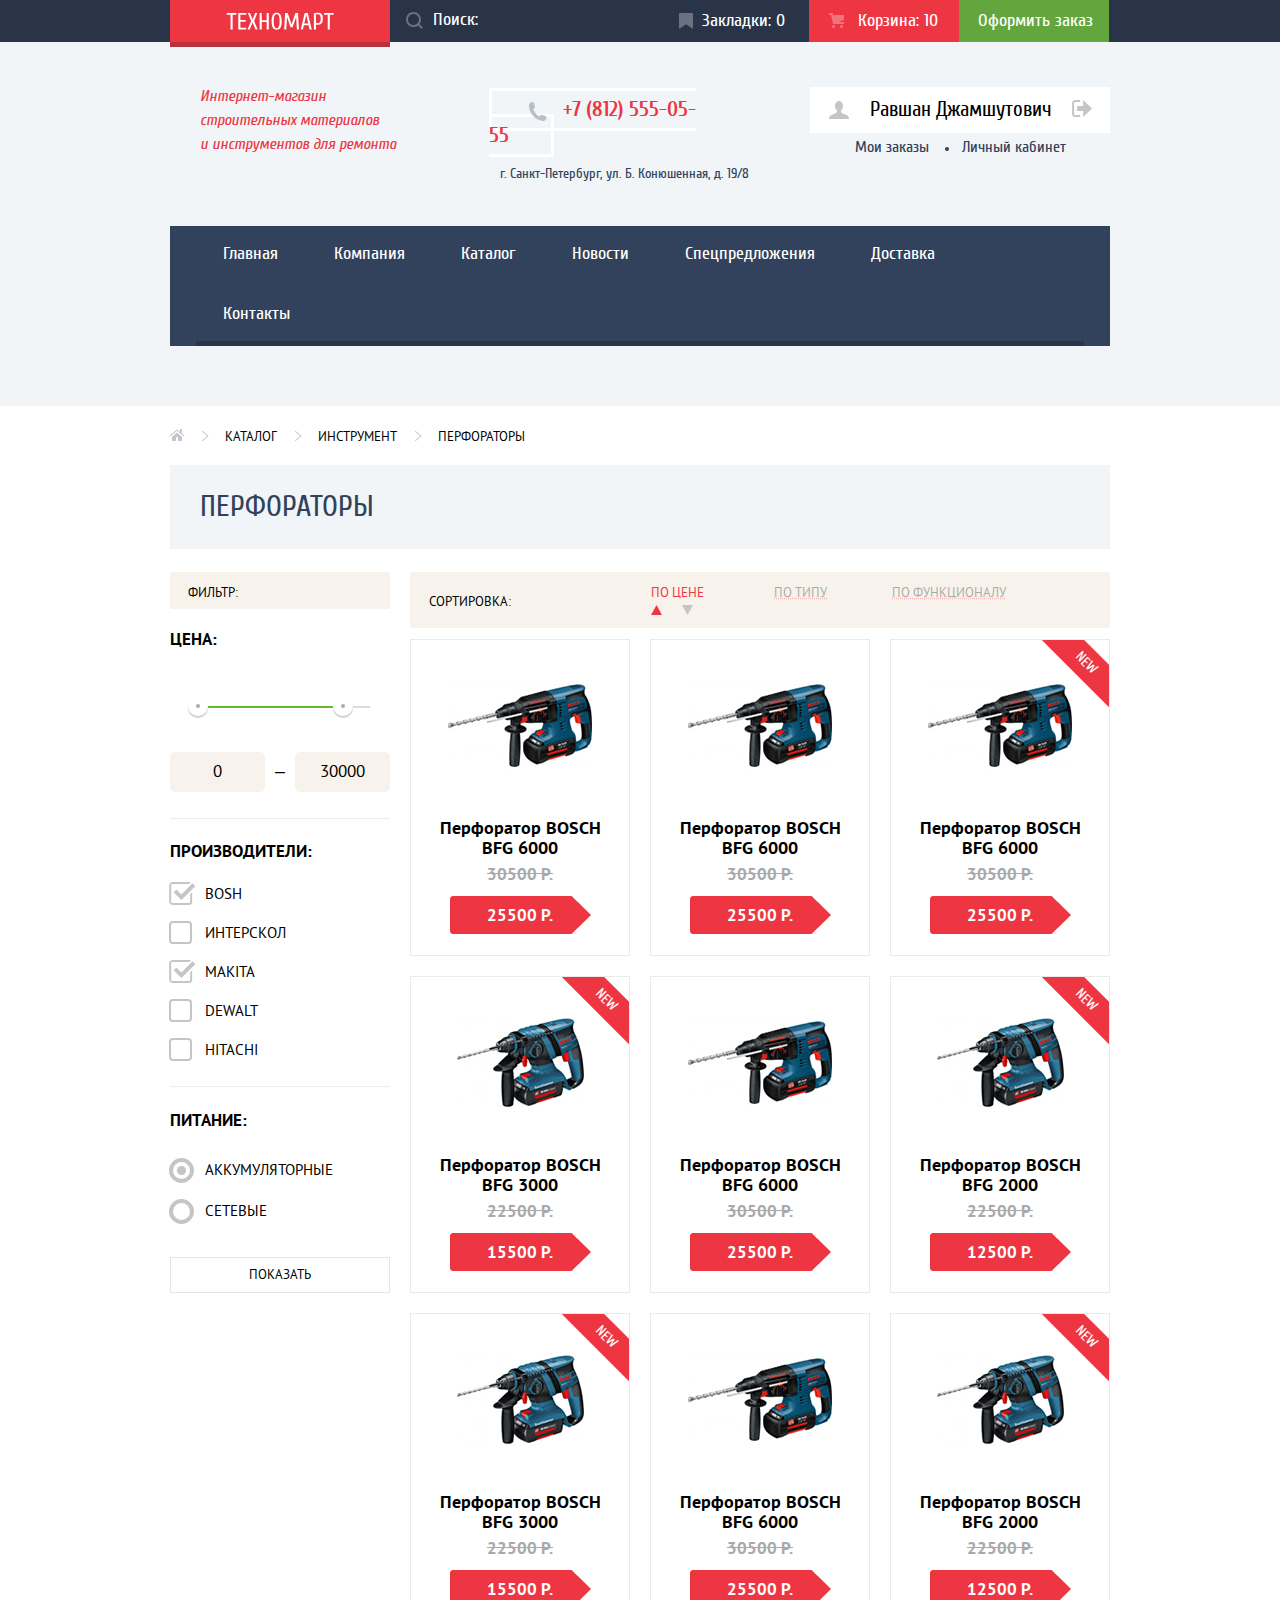
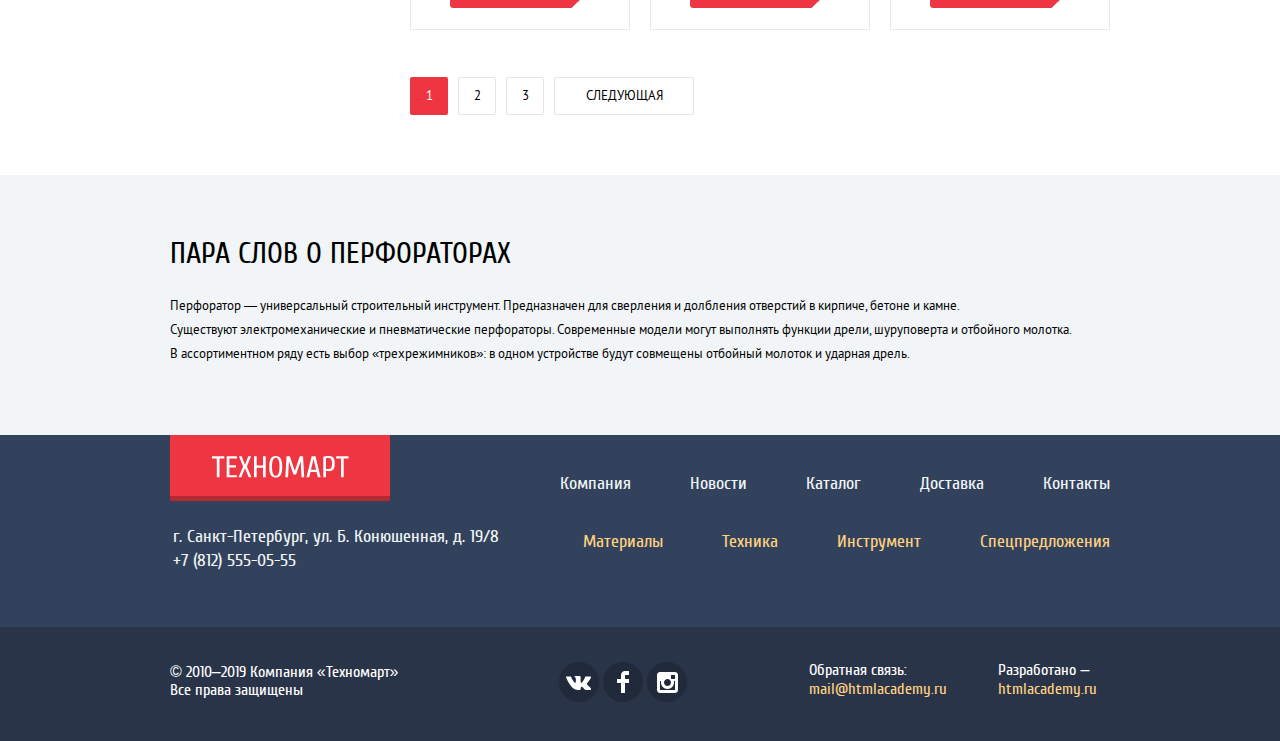
==== commit e218cd67: "Исправлены названия файлов ипу ти" ====
--- a/perforators.html
+++ b/perforators.html
@@ -603,6 +603,6 @@
         </svg>
       </button>
     </section>
-    <script src="js/popupCart.min.js"></script>
+    <script src="js/popupcart.min.js"></script>
   </body>
 </html>
--- a/css/style.min.css
+++ b/css/style.min.css
@@ -1,2 +1,2 @@
-@-webkit-keyframes bounce{0%{transform:translateY(-2000px)}to{transform:translateY(0)}}@keyframes bounce{0%{transform:translateY(-2000px)}to{transform:translateY(0)}}@-webkit-keyframes shake{0%,to{transform:translateX(0)}20%,40%,60%,80%{transform:translateX(10px)}10%,30%,50%,70%,90%{transform:translateX(-10px)}}@keyframes shake{0%,to{transform:translateX(0)}20%,40%,60%,80%{transform:translateX(10px)}10%,30%,50%,70%,90%{transform:translateX(-10px)}}@font-face{font-family:'Cuprum';font-style:normal;font-weight:400;font-display:swap;src:local('Cuprum Regular'),local('Cuprum-Regular'),url(../fonts/cuprum.woff2) format('woff2'),url(../fonts/cuprum.woff) format('woff')}@font-face{font-family:'Cuprum';font-style:normal;font-weight:700;font-display:swap;src:local('Cuprum Bold'),local('Cuprum-Bold'),url(../fonts/cuprumbold.woff2) format('woff2'),url(../fonts/cuprumbold.woff) format('woff')}@font-face{font-family:'Cuprum';font-style:italic;font-weight:400;font-display:swap;src:local('Cuprum Italic'),local('Cuprum-Italic'),url(../fonts/cuprumitalic.woff2) format('woff2'),url(../fonts/cuprumitalic.woff) format('woff')}@font-face{font-family:'Cuprum';font-style:italic;font-weight:700;font-display:swap;src:local('Cuprum Bold Italic'),local('Cuprum-BoldItalic'),url(../fonts/cuprumbolditalic.woff2) format('woff2'),url(../fonts/cuprumbolditalic.woff) format('woff')}@font-face{font-family:'PT Sans';font-style:normal;font-weight:400;font-display:swap;src:local('PT Sans'),local('PTSans-Regular'),url(../fonts/ptsans.woff2) format('woff2'),url(../fonts/ptsans.woff) format('woff')}@font-face{font-family:'PT Sans';font-style:normal;font-weight:700;font-display:swap;src:local('PT Sans Bold'),local('PTSans-Bold'),url(../fonts/ptsansbold.woff2) format('woff2'),url(../fonts/ptsansbold.woff) format('woff')}:root{--basic-white: #fff;--basic-extra-grey: rgba(255, 255, 255, 0.3);--basic-black: #000;--basic-extra-white: rgba(0, 0, 0, 0.0001);--basic-neutral: #f1f5f7;--basic-extra-light: #F3F7F9;--basic-light-grey: #EAEAEA;--basic-dark-silver: #32425C;--basic-extra-red: #EE3643;--basic-purple: #DC91D8;--basic-blue:#3BBCE3;--basic-light-blue: #f2f6f8;--basic-light-blue: #F1F5F7;--basic-dark-blue: #32425C;--basic-darker-blue: #293449;--basic-green: #63A63E;--basic-light-green: #8ED78F;--basic-light-yellow: #FFC047;--basic-dark-yellow: #FFBF47;--basic-light-golden: #FFD180;--basic-lighter-golden: #FFDA96;--basic-light-brown: #a87751;--basic-beige: #F9F5F0;--basic-extra-beige: #F7F3EC;--basic-extra-dark-blue: #E5E5E5;--basic-grey: #3D546F;--basic-social: #212A3A;--basic-button-shadow: #367315;--special-white: rgba(255, 255, 255, 0.5);--special-extra-white: rgba(0, 0, 0, 0.15);--special-dark-blue: #1D2739;--special-darker-blue: #161D29;--special-extra-blue: #405069;--special-dark-red: #CA2C37;--special-darker-red: #BA2732;--special-greylight: #C5C5C5;--special-extra-greylight: rgba(197, 197, 197, 0.3);--special-greydark: rgba(169, 169, 169, 0.3);--special-greydarker: #a9a9a9;--special-dark-green: #5FBB2D;--special-darker-green: #518534;--home-icon-color: #C1C6CE;--b-feedback-button: #F4F4F4;--b-modal-buttons: #f1f1f1;--placeholder-color: #A9A9A9;--logo-shadow: #B6343D;--scale-b: #D7DCDE;--toggle-b: #ABABAB;--toggle-shadow: #cfcfcf;--radio-hover: #B5B5B5;--extra-font: "PT Sans", sans-serif, Tahoma}*,::after,::before{box-sizing:border-box}body{min-width:940px;min-height:100%;display:grid;grid-template-rows:-webkit-min-content 1fr -webkit-min-content;grid-template-rows:min-content 1fr min-content;align-content:start;margin:0;padding:0;font-family:"Cuprum",sans-serif,Arial;font-style:normal;font-weight:400;font-size:18px;line-height:24px;color:var(--basic-white);background-color:var(--basic-white)}html{height:100%}a{text-decoration:none}img{max-width:100%;height:auto}.visually-hidden{position:absolute;clip:rect(0 0 0 0);width:1px;height:1px;margin:-1px}.container{width:960px;margin:0 auto;padding:0 10px}.main-header{background-color:var(--basic-light-blue);padding-bottom:60px}.header-row-container{background-color:var(--basic-darker-blue)}.header-inner-wrap{display:flex;flex-wrap:wrap}.main-header-logo{color:var(--basic-white);pointer-events:none;text-align:center;background-color:var(--basic-extra-red);box-shadow:0 5px 0 var(--logo-shadow);width:220px;padding:12px 56px 5px;margin-bottom:auto;vertical-align:middle}.logo-img{width:108px;height:18px}.inner-row-container{display:flex;flex-wrap:wrap;width:720px}.search-form{display:flex;justify-content:start;margin-bottom:auto}.search-field{background-color:var(--basic-darker-blue);border:0;width:228px;outline:0;outline-offset:0;order:1}.search-field::-webkit-input-placeholder{color:var(--basic-white);font-family:"Cuprum",sans-serif,Arial;font-style:normal;font-weight:400;font-size:18px}.search-field::-moz-placeholder{color:var(--basic-white);font-family:"Cuprum",sans-serif,Arial;font-style:normal;font-weight:400;font-size:18px}.search-field::placeholder{color:var(--basic-white);font-family:"Cuprum",sans-serif,Arial;font-style:normal;font-weight:400;font-size:18px}.search-field:active{background-color:var(--basic-white);color:var(--basic-black)}.search-field:focus{background-color:var(--basic-white);color:var(--basic-black)}.search-icon-container{padding:12px 8px 5px 16px}.search-icon{fill:var(--basic-white);opacity:.3}.bookmarks:hover::before,.cart:hover::before,.search-icon:hover{opacity:1}.search-field:active+.search-icon-container,.search-field:focus+.search-icon-container{background-color:var(--basic-white)}.search-field:hover+.search-icon-container .search-icon{fill:var(--basic-white);opacity:1}.search-field:active+.search-icon-container .search-icon,.search-field:focus+.search-icon-container .search-icon{fill:var(--basic-extra-red);opacity:1}.perforators-header-logo{pointer-events:all}.bookmarks,.cart{color:var(--basic-white);overflow-wrap:break-word;width:150px;position:relative;margin-bottom:auto}.bookmarks{padding:9px 6px 9px 43px}.cart{padding:9px 8px 9px 49px}.b-catalog-cart{background-color:var(--basic-extra-red)}.bookmarks::before,.cart::before{content:"";position:absolute;top:13px;background-repeat:no-repeat;background-position:0 0;opacity:.3}.bookmarks::before{width:14px;height:16px;left:20px;background-image:url(/img/icon-bookmark.svg)}.cart::before{width:15px;height:15px;left:26px;background-image:url(/img/icon-cart.svg)}.b-catalog-cart::before{left:20px}.bookmarks:active::before,.cart:active::before{opacity:.3}.bookmarks:active,.cart:active{background-color:var(--special-darker-blue);color:var(--special-white)}.b-catalog-cart:active,.private-wrap:hover::before{background-color:var(--basic-extra-red)}.ordering{width:150px;padding:9px 16px 9px 19px;margin-bottom:auto;color:var(--basic-white);overflow-wrap:break-word;background-color:var(--basic-green)}.ordering:hover{background-color:var(--special-dark-green)}.ordering:active{color:var(--special-white)}.header-inner-container{display:flex;margin-bottom:40px}.site-description-text{width:235px;padding-top:42px;padding-left:30px;margin:0 85px 0 0;font-style:italic;font-size:16px;line-height:24px;color:var(--basic-extra-red)}.header-contacts-block{padding-top:55px;margin-right:70px}.header-contacts-block-catalog{margin-right:50px}.header-contacts-phone{color:var(--basic-extra-red);font-weight:700;font-size:21px;border:3px solid var(--basic-white);padding:6px 42px 7px 71px;position:relative}.header-contacts-phone::before,.private-wrap::before{content:"";position:absolute;background-position:0 0;background-repeat:no-repeat}.header-contacts-phone::before{width:19px;height:19px;top:11px;left:36px;background-image:url(../img/icon-phone.svg)}.header-address{color:var(--basic-dark-blue);font-size:14px;text-align:center;margin:13px 0 0}.header-fields{display:flex;align-items:flex-start;padding-top:44px;width:280px}.login-field,.registration-field{color:var(--basic-black);font-size:21px;background-color:var(--basic-white);overflow-wrap:break-word}.login-field{width:121px;margin-right:10px;padding:12px 27px 12px 19px}.registration-field{width:150px;padding:12px 24px}.login-field:hover,.registration-field:hover{color:var(--basic-extra-red)}.login-field:active,.registration-field:active{color:var(--special-greylight)}.login-field:hover .login-icon,.login-icon:hover{fill:var(--basic-grey)}.login-field:active .login-icon,.login-icon,.login-icon:active{fill:var(--special-greylight)}.private-block{background-color:var(--basic-white);width:300px;display:flex;justify-content:center;align-items:center;margin-top:45px;margin-bottom:5px;padding-top:10px;padding-bottom:7px}.private-name-wrap{display:flex;margin-right:20px}.private-name{margin:0;padding:0;font-size:21px;font-weight:400}.user-icon-container{padding-right:21px;padding-top:4px}.user-icon{fill:var(--special-greylight);width:20px;height:18px}.logout-icon:hover,.private-name-wrap:hover .user-icon{fill:var(--basic-grey)}.exit-button,.private-name{color:var(--basic-black)}.logout-icon,.logout-icon:active,.private-name-wrap:active .user-icon{fill:var(--special-greylight)}.private-wrap{position:relative;display:flex;justify-content:center}.private-wrap:active::before{background-color:var(--special-greylight)}.private-wrap::before{width:4px;height:4px;top:50%;left:135px;border-radius:50%;background-color:var(--basic-dark-blue);background-size:4px 4px}.my-orders{margin-right:33px}.my-orders,.private-office{color:var(--basic-dark-blue);font-size:16px;line-height:18px}.my-orders:hover,.private-office:hover{color:var(--basic-extra-red)}.exit-button:active,.my-orders:active,.private-name:active,.private-office:active{color:var(--special-greylight)}.main-navigation{background-color:var(--basic-dark-silver);padding:0 26px;width:940px}.site-navigation{list-style:none;margin:0;padding:0;display:flex;justify-content:start;align-items:center;flex-wrap:wrap;box-shadow:inset 0 -5px 0 var(--basic-darker-blue)}.site-navigation-link{color:var(--basic-white);text-align:center;display:inline-block;padding:16px 29px 20px 27px;vertical-align:middle;overflow-wrap:break-word}.site-navigation-link:hover{background-color:var(--basic-darker-blue)}.site-navigation-link:active{opacity:.5}.navigation-link-index{pointer-events:none}.offers{display:grid;grid-template-columns:repeat(3,300px);grid-template-rows:repeat(3,1fr);gap:20px;margin:59px auto 58px}.offers>:nth-child(1){-ms-grid-row:1;-ms-grid-column:1}.offers>:nth-child(2){-ms-grid-row:1;-ms-grid-column:3}.offers>:nth-child(3){-ms-grid-row:1;-ms-grid-column:5}.offers>:nth-child(4){-ms-grid-row:3;-ms-grid-column:1}.offers>:nth-child(5){-ms-grid-row:3;-ms-grid-column:3}.offers>:nth-child(6){-ms-grid-row:3;-ms-grid-column:5}.offers>:nth-child(7){-ms-grid-row:5;-ms-grid-column:1}.offers>:nth-child(8){-ms-grid-row:5;-ms-grid-column:3}.offers>:nth-child(9){-ms-grid-row:5;-ms-grid-column:5}.offer-item{font-weight:700;font-size:24px;line-height:30px;display:flex;flex-direction:column;justify-content:space-between;padding:20px 23px 21px;background-repeat:no-repeat}.new{overflow:hidden;position:relative}.offer-item:first-of-type{background-color:var(--basic-dark-yellow);background-image:url(../img/icon-1.svg);background-size:44px 65px;background-position:213px 31px;-ms-grid-column:1;-ms-grid-column-span:1;grid-column:1/2;-ms-grid-row:1;-ms-grid-row-span:1;grid-row:1/2}.offer-item:nth-of-type(2){background-color:var(--basic-blue);background-image:url(../img/icon-2.svg);background-size:75px 61px;background-position:194px 34px;-ms-grid-column:2;-ms-grid-column-span:1;grid-column:2/3;-ms-grid-row:1;-ms-grid-row-span:1;grid-row:1/2}.offer-item:nth-of-type(3),.offer-item:nth-of-type(4),.offer-item:nth-of-type(5){background-color:var(--basic-purple);background-image:url(../img/icon-3.svg);background-size:78px 62px;background-position:191px 31px;-ms-grid-column:3;-ms-grid-column-span:1;grid-column:3/4;-ms-grid-row:1;-ms-grid-row-span:1;grid-row:1/2}.offer-item:nth-of-type(4),.offer-item:nth-of-type(5){background-color:var(--basic-light-green);background-image:url(../img/icon-4.svg);background-size:59px 72px;background-position:196px 26px;-ms-grid-row:2;grid-row:2/3}.offer-item:nth-of-type(5){background-color:var(--basic-light-yellow);background-image:url(../img/icon-5.svg);background-size:78px 63px;background-position:191px 32px;-ms-grid-row:3;grid-row:3/4}.offer-item:nth-of-type(4n+1){background-color:var(--basic-dark-yellow)}.offer-item:nth-of-type(4n+2){background-color:var(--basic-blue)}.offer-item:nth-of-type(4n+3){background-color:var(--basic-purple)}.offer-item:nth-of-type(4n+4){background-color:var(--basic-light-green)}.offer-item:nth-of-type(4n+5){background-color:var(--basic-light-yellow)}.new::before{content:"new";position:absolute;width:100px;height:30px;display:none;text-transform:uppercase;font-family:"Cuprum",sans-serif,Arial;font-style:normal;font-weight:400;font-size:14px;text-align:center;line-height:30px;background-color:var(--basic-extra-red);background-size:100px 30px;transform:rotate(45deg) translate(136px,-152px)}.new-current::before{display:block}.offer-title{margin:0 0 14px;max-width:150px;overflow-wrap:break-word;font-size:24px}.subtitle-link{color:var(--basic-white);text-transform:uppercase;font-size:14px;text-align:center;background-color:var(--basic-extra-grey);width:135px;padding:4px 15px}.subtitle-link:hover{background-color:var(--special-extra-greylight)}.subtitle-link:active{background-color:var(--special-greydark)}.carousel{background-repeat:no-repeat;background-size:contain;background-color:var(--basic-light-brown);position:relative;-ms-grid-column:1;-ms-grid-column-span:2;grid-column:1/3;grid-row:2/-1}.carousel-controls{position:absolute;z-index:1;display:flex;justify-content:space-between;padding:0 16px;width:100%;left:0;top:50%;transform:translateY(-26%)}.next-control-button,.prev-control-button{cursor:pointer;background-color:transparent;border:0}.carousel-button{background-color:transparent;border:0}.carousel-item{display:none;width:100%;height:100%;padding:23px 24px 27px;position:relative}.carousel-item img{position:absolute;width:100%;height:auto;-o-object-fit:cover;object-fit:cover;left:0;top:0}.carousel-item.active{display:block}.b-title-wrap{width:620px;height:104px;padding-left:24px;padding-top:23px;position:absolute;left:0;top:0;background-color:rgba(0,0,0,.15);background-size:cover}.carousel-title{text-transform:uppercase;font-weight:700;font-size:36px;line-height:36px;margin:0 0 5px}.carousel-subtitle{margin:0 0 16px}.carousel-link{font-size:14px;text-transform:uppercase;color:var(--basic-white);text-align:center;background-color:var(--basic-extra-red);width:192px;padding:6px 5px 8px;position:absolute;left:24px;bottom:27px}.carousel-link:hover{background-color:var(--special-dark-red)}.carousel-link:active{background-color:var(--special-darker-red)}.buttons-wrap{position:absolute;left:295px;bottom:36px;z-index:20;display:flex;justify-content:space-between;width:30px}.carousel-button{width:10px;height:10px;border-radius:50%;border:2px solid var(--basic-white);padding:0;background-color:var(--basic-white);cursor:pointer}.carousel-button.current{background-color:var(--basic-extra-red)}.popular-products{margin-bottom:70px}.popular-producers-row,.popular-products-row{background-color:var(--basic-beige);margin-bottom:20px;padding:28px 14px 27px 28px;display:flex;align-items:center;justify-content:space-between}.popular-producers-row .section-title,.popular-products-row .section-title{margin-right:30px}.section-title{font-size:30px;font-weight:400;text-transform:uppercase;color:var(--basic-dark-blue);margin:0}.all-popular{background-color:var(--basic-extra-red);color:var(--basic-white);font-size:14px;text-transform:uppercase;text-align:center;width:192px;padding:6px 10px;flex-shrink:0}.all-popular:hover{background-color:var(--special-dark-red)}.all-popular:active{background-color:var(--special-darker-red)}.popular-list{list-style:none;margin:0;padding:0;display:grid;grid-template-columns:repeat(4,220px);gap:20px}.popular-item,.popular-item:hover .hover-buttons{display:flex;flex-direction:column;align-items:center}.popular-item{background-color:var(--basic-white);border:1px solid var(--basic-light-grey);padding:6px 18px 21px}.popular-item:hover{box-shadow:0 4px 20px var(--special-extra-white);padding-top:38px}.hover-buttons{display:none}.popular-item:hover .hover-buttons{width:100%;min-height:86px;margin-bottom:54px}.add-basket-button,.add-bookmark-button{border-radius:2px;width:135px;text-transform:uppercase;font-size:14px;line-height:18px;text-align:center}.add-basket-button{background-color:var(--basic-green);box-shadow:inset 0 -3px 0 var(--basic-button-shadow);color:var(--basic-white);padding:10px;margin-bottom:10px;position:relative}.add-basket-button:hover{background-color:var(--special-dark-green)}.add-basket-button:active{background-color:var(--special-darker-green)}.add-basket-button::before{content:url(../img/icon-cart.svg);width:15px;height:15px;position:absolute;left:25px;top:10px;opacity:.3}.add-bookmark-button{border:3px solid var(--basic-green);padding:7px 10px;color:var(--basic-dark-blue);background-color:transparent}.add-bookmark-button:active,.add-bookmark-button:hover{border:3px solid var(--basic-dark-blue)}.add-bookmark-button:active{opacity:.5}.popular-image-container{display:flex;justify-content:center;align-items:center;min-height:164px;width:100%;margin-bottom:8px}.popular-item:hover .popular-image-container{display:none}.new-popular::before{transform:translate(84px,3px) rotate(45deg)}.new-popular:hover::before{transform:translate(84px,-29px) rotate(45deg)}.popular-image-perforator{background-color:var(--basic-dark-blue)}.card-link{font-family:var(--extra-font);font-size:18px;line-height:20px;font-weight:700;color:var(--basic-black);margin-bottom:7px}.popular-product-title{margin:0;font-size:18px;text-align:center}.price-delete,.real-price{font-family:var(--extra-font);font-size:17px;text-transform:uppercase;font-weight:700}.price-delete{line-height:18px;color:var(--special-greydarker);margin-bottom:13px;margin-top:auto}.real-price{line-height:38px;color:var(--basic-white);text-align:center;background-image:url(../img/red-button.png);background-size:141px 38px;width:141px;height:38px}.popular-producers{margin-bottom:70px}.popular-producers-row .all-popular{margin-top:-2px;margin-right:5px}.producers-list{list-style:none;margin:0;padding:0;display:grid;grid-template-columns:repeat(4,220px);gap:20px}.producer-item{border:1px solid var(--basic-light-grey);height:145px;background-color:var(--basic-extra-white)}.producer-link{width:100%;height:100%;display:flex;justify-content:center;align-items:center}.producer-link:hover{box-shadow:0 4px 20px var(--special-extra-white)}.producer-link:active{opacity:.5}.services{background-color:var(--basic-neutral);padding:64px 0 0}.services-title{color:var(--basic-black);line-height:34px;margin:0 0 24px;padding:0}.services-description{width:400px;margin:0 0 73px;color:var(--basic-black);font-family:var(--extra-font);font-size:13px;line-height:22px}.slider{display:flex;padding-bottom:30px;justify-content:start;background-repeat:no-repeat}.slider-buttons-block{display:flex;flex-direction:column;margin-right:80px;position:relative}.slider-buttons-block::before{content:"";width:10px;height:279px;position:absolute;left:230px;top:-49px;background-image:url(../img/shadow-line.png);background-repeat:no-repeat;background-position:0 0;background-size:10px 279px}.slider-button{color:var(--basic-white);font-weight:700;font-size:21px;text-align:left;background-color:var(--basic-dark-blue);cursor:pointer;box-shadow:inset 0 1px 0 var(--special-extra-blue),0 1px 0 var(--basic-darker-blue);border:0;width:240px;padding:18px 22px 19px}.slider-button.active{color:var(--basic-darker-blue);pointer-events:none;background-color:var(--basic-white);box-shadow:0 1px 0 var(--basic-white),inset 0 1px 0 var(--basic-white)}.slider-button:hover{background-color:var(--basic-darker-blue)}.slider-button:active{color:var(--basic-darker-blue);background-color:var(--basic-white)}.slider-item{display:none}.slider-item.active{display:flex;flex-direction:column;width:100%;background-position:100% 19px;background-repeat:no-repeat}.slider-wrapper-delivery{background-image:url(../img/car.png)}.slider-wrapper-guarantee{background-image:url(../img/medal.png)}.slider-wrapper-credits{background-image:url(../img/money.png)}.slider-item-title{font-size:30px;font-weight:400;text-transform:uppercase;color:var(--basic-dark-blue);margin:0}.slider-item-title.credits,.slider-item-title.delivery,.slider-item-title.guarantee{margin-bottom:30px}.slider-item-description{color:var(--basic-black);font-family:var(--extra-font);font-size:13px;line-height:25px;margin:0}.slider-item-delivery{width:275px;margin-bottom:100px}.slider-item-guarantee{width:320px;margin-bottom:75px}.slider-item-credit{width:280px;margin-bottom:33px}.slider-item-link{width:195px;padding:10px;margin-bottom:79px;background-color:var(--basic-extra-red);color:var(--basic-white);font-size:14px;line-height:18px;text-transform:uppercase;text-align:center}.slider-item-link:hover{background-color:var(--special-dark-red)}.slider-item-link:active{background-color:var(--special-darker-red)}.index-columns{display:flex;justify-content:space-between;margin-bottom:70px;padding-top:70px}.about-company,.contacts{color:var(--basic-black)}.about-company{display:flex;flex-direction:column}.about-company-title{font-size:30px;font-weight:400;line-height:30px;color:var(--basic-black);margin:0 0 24px;padding:0}.about-company-text{color:var(--basic-black);font-family:var(--extra-font);font-size:13px;line-height:24px;width:460px}.about-company-text:first-of-type{margin-bottom:25px;margin-top:0}.about-company-text:nth-of-type(2){margin-bottom:0;margin-top:0}.about-company-text:nth-of-type(3){margin-bottom:5px;margin-top:0}.transport-company-list{list-style:none;margin:0 0 6px;padding:0}.transport-company-item{position:relative;padding-left:40px;margin-bottom:12px}.transport-company-item::before{content:"";position:absolute;width:25px;height:2px;left:0;top:11px;background-color:var(--basic-extra-red)}.more-about-company{background-color:var(--basic-extra-red);color:var(--basic-white);font-size:14px;text-transform:uppercase;text-align:center;width:220px;padding:9px 10px 5px}.more-about-company:hover{background-color:var(--special-dark-red)}.more-about-company:active{background-color:var(--special-darker-red)}.contacts{display:flex;flex-direction:column;-ms-grid-column-span:-1;grid-column-end:-1;padding-top:5px}.contacts-title{color:var(--basic-black);font-weight:400;margin:0 0 24px;padding:0}.contacts-text{font-family:var(--extra-font);font-size:13px;line-height:24px;width:181px;margin:0 0 33px}.contacts-map{margin-bottom:18px}.contacts-help-field{width:300px;padding:9px 10px 5px;background-color:var(--basic-extra-red);color:var(--basic-white);font-size:14px;text-transform:uppercase;text-align:center}.contacts-help-field:hover{background-color:var(--special-dark-red)}.contacts-help-field:active{background-color:var(--special-darker-red)}.breadcrumbs{margin:18px auto 17px;padding:0;list-style:none;display:flex;flex-wrap:wrap;justify-content:start;width:940px}.breadcrumbs-item{position:relative;margin-right:41px}.breadcrumbs-item::after{content:url(../img/icon-right-small.svg);width:8px;height:12px;position:absolute;top:1px;right:-25px}.breadcrumbs-item:last-child{margin-right:0}.breadcrumbs-current::after{display:none}.breadcrumbs-link{font-family:var(--extra-font);font-size:13px;line-height:18px;color:var(--basic-black);text-transform:uppercase}.filters-title{line-height:18px}.filters-title,.sorting-item,.sorting-title{text-transform:uppercase}.pagination-link,.sorting-item,.sorting-title{font-family:var(--extra-font);font-size:13px;line-height:18px;color:var(--basic-black)}.home-icon{fill:var(--home-icon-color)}.catalog-title-wrap{background-color:var(--basic-light-blue);padding:30px;margin-bottom:23px;width:940px}.catalog-wrapper{display:grid;grid-template-columns:220px repeat(3,1fr);grid-template-rows:47px;gap:20px}.catalog-wrapper>:nth-child(1){-ms-grid-row:1;-ms-grid-column:1}.catalog-wrapper>:nth-child(2){-ms-grid-row:1;-ms-grid-column:3}.catalog-wrapper>:nth-child(3){-ms-grid-row:1;-ms-grid-column:5}.catalog-wrapper>:nth-child(4){-ms-grid-row:1;-ms-grid-column:7}.filters{color:var(--basic-black)}.filters-title-container{width:220px;padding:12px 18px 7px;margin-bottom:18px;background-color:var(--basic-extra-beige)}.filters-title{padding:0;margin:0;font-family:var(--extra-font);font-size:13px;font-weight:400;color:var(--basic-black)}.filter-item{margin:0;padding:0;border:0;width:220px}.filter-item::after{content:"";display:block;width:220px;height:1px;background-color:var(--special-greylight);opacity:.3}.price-range{margin-bottom:20px}.filter-legend{color:var(--basic-black);font-family:var(--extra-font);font-size:17px;font-weight:700;text-transform:uppercase}.range-filter{width:220px;margin-top:16px;margin-bottom:26px}.range-controls{width:220px;height:80px;margin-bottom:5px;padding-top:39px;padding-left:20px;padding-right:20px;position:relative;background-image:url(../img/Bitmap.png);background-size:220px 80px}.bar,.scale{height:2px;background-color:var(--scale-b)}.bar{width:84%;background-color:var(--special-dark-green)}.toggle{position:absolute;left:0;top:29px;width:20px;height:20px;padding:0;border:8px solid var(--basic-white);border-radius:50px;cursor:pointer;background-color:var(--toggle-b);box-shadow:0 2px 1px var(--toggle-shadow)}.toggle-min{left:18px}.toggle-max{left:163px}.number-field{font-family:var(--extra-font);font-size:17px;font-weight:400;text-transform:uppercase;color:var(--basic-black);text-align:center;background-color:var(--basic-extra-beige);width:95px;border:0;border-radius:5px;padding:10px}.number-field-min{margin-right:5px}.number-field-max{margin-left:5px}.checkbox-producers{margin-bottom:12px}.checkbox-list{margin:19px 0 24px;padding:0;list-style:none}.checkbox-item{font-family:var(--extra-font);font-size:15px;text-transform:uppercase;font-weight:400;margin-bottom:15px;padding-left:35px}.checkbox-item label,.radio-item label{position:relative;display:block;cursor:pointer;-webkit-user-select:none;-moz-user-select:none;user-select:none}.checkbox-input+label::before{content:"";position:absolute;left:-36px;width:23px;height:23px;border:2px solid var(--special-greylight);border-radius:4px}.checkbox-item:hover label::before{border:2px solid var(--radio-hover)}.checkbox-input:disabled+label,.radio-input:disabled+label{opacity:.4}.checkbox-input:disabled+label::before{border:2px solid var(--radio-hover);opacity:.3}.checkbox-input:checked+label::before{width:27px;border:0;background-image:url(../img/checkbox-on.svg)}.checkbox-input:checked:disabled+label::before{width:27px;border:0;background-image:url(../img/checkbox-on-darker.svg)}.checkbox-item:hover .checkbox-input:checked+label::before{width:27px;border:0;background-image:url(../img/checkbox-on-darker.svg)}.checkbox-input:focus+label::before,.radio-input:focus+label::before{outline:1px solid}.radio-batteries{margin-top:21px;margin-bottom:17px}.radio-batteries::after{display:none}.radio-batteries .filter-legend{margin-bottom:26px}.radio-list{padding:0;margin:0;list-style:none}.radio-item{font-family:var(--extra-font);font-size:15px;text-transform:uppercase;font-weight:400;margin-bottom:17px;padding-left:35px}.radio-input+label::before{content:"";position:absolute;left:-36px;width:25px;height:25px;border:4px solid var(--special-greylight);border-radius:50%}.radio-item:hover label::before{border:4px solid var(--radio-hover)}.radio-input:disabled+label::before{border:4px solid var(--radio-hover);opacity:.3}.radio-input:checked+label::after{content:"";position:absolute;top:8px;left:-28px;width:9px;height:9px;border-radius:50%;background-color:var(--special-greylight)}.radio-input:checked:disabled+label::after{opacity:.3}.radio-item:hover label::after{background-color:var(--radio-hover)}.filter-button{font-family:var(--extra-font);font-size:13px;text-transform:uppercase;font-weight:400;background-color:var(--basic-white);cursor:pointer;width:220px;border:1px solid var(--basic-extra-dark-blue);padding:10px 12px}.sorting{background-color:var(--basic-extra-beige);grid-column:2/-1;display:flex;align-items:center;padding:12px 17px 8px 19px;margin-bottom:auto}.sorting-title-wrap{margin-right:140px}.sorting-title{font-weight:400;margin:0}.sorting-block{display:flex;flex-wrap:wrap}.sorting-item.price{margin-right:70px}.sorting-item.type{margin-right:65px}.sorting-item.functionality{margin-right:47px}.sorting-item:not(.sorting-item-dir){color:var(--basic-black);opacity:.3;-webkit-text-decoration:underline dotted var(--basic-extra-red);text-decoration:underline dotted var(--basic-extra-red)}.sorting-item:hover:not(.sorting-item-dir){color:var(--basic-black);opacity:1;-webkit-text-decoration:underline solid var(--basic-extra-red);text-decoration:underline solid var(--basic-extra-red)}.sorting-item.active:not(.sorting-item-dir){color:var(--basic-extra-red);opacity:1;pointer-events:none;text-decoration:none}.dir-arrows-wrap{display:flex;justify-content:space-between;width:42px}.icon-dir{fill:var(--special-greylight)}.icon-dir.active{fill:var(--basic-extra-red);pointer-events:none}.icon-dir-down{transform:rotate(180deg)}.icon-dir:hover{fill:var(--basic-black)}.perforators-catalog-section{grid-column:2/-1}.perforators-list{list-style:none;margin-bottom:47px;margin-top:0;padding:0;display:grid;gap:20px;grid-template-columns:repeat(3,1fr)}.perforator-item{border:1px solid var(--basic-light-grey);display:flex;flex-direction:column;align-items:center;flex-wrap:wrap;padding:22px 15px 21px;background-color:var(--basic-white)}.perforator-item:hover{box-shadow:0 4px 20px var(--special-extra-white);padding-top:38px}.catalog-img-wrap,.perforator-item:hover .hover-buttons{display:flex;justify-content:center;align-items:center;width:100%}.perforator-item:hover .hover-buttons{flex-direction:column;margin-bottom:54px;min-height:86px}.perforator-item:hover .catalog-img-wrap{display:none}.new-catalog-perforators::before{transform:translate(86px,-14px) rotate(45deg)}.new-catalog-perforators:hover::before{transform:translate(86px,-30px) rotate(45deg)}.catalog-img-wrap{min-height:128px;margin-bottom:28px}.card-title{font-family:var(--extra-font);font-weight:700;font-size:18px;text-align:center;margin:0}.pagination{list-style:none;margin:0 0 60px;padding-left:0;display:flex}.pagination-link{border:1px solid var(--basic-extra-dark-blue);border-radius:2px;margin:0 10px 0 0;width:38px;height:38px;display:flex;align-items:center;justify-content:center;text-transform:none;background-color:var(--basic-white)}.pagination-link.active{border:0;text-transform:none;color:var(--basic-white);background-color:var(--basic-extra-red)}.pagination-link.active:hover{border:0}.pagination-link:hover{border:1px solid var(--special-greylight)}.pagination-link:active{border:1px solid var(--basic-extra-red)}.pagination-next{display:flex;width:140px;height:38px;text-transform:uppercase}.desc-products{background-color:var(--basic-neutral);padding-top:64px}.desc-products-title{color:var(--basic-black);text-transform:uppercase;font-size:30px;line-height:30px;font-weight:400;margin:0 0 25px}.desc-products-text{font-family:var(--extra-font);font-size:13px;line-height:24px;color:var(--basic-black);width:908px;margin:0;padding:0 0 69px}.main-footer{background-color:var(--basic-dark-blue)}.main-footer-wrap{display:flex;justify-content:space-between;padding-bottom:54px}.main-footer-container{width:330px;margin-right:60px}.footer-logo{display:inline-block;vertical-align:middle;width:220px;margin-bottom:24px;padding:20px 41px 16px;color:var(--basic-white);pointer-events:none;text-align:center;background-color:var(--basic-extra-red);background-size:220px 68px;box-shadow:inset 0 -5px 0 rgba(0,0,0,.24)}.perforators-footer-logo{pointer-events:all}.footer-logo-img{width:138px;height:23px}.footer-contacts-block{color:var(--basic-light-blue);width:330px;padding-left:3px}.footer-address{margin:0}.footer-navigation-link.white,.footer-phone{color:var(--basic-light-blue)}.footer-navigations-wrapper{display:flex;flex-direction:column;padding-top:35px}.footer-navigation{list-style:none;margin:0 -59px 0 auto;padding:0;display:flex;flex-wrap:wrap}.footer-navigation-item{margin-right:59px;padding-bottom:5px}.footer-navigation-white{margin-bottom:29px;padding-top:2px}.footer-navigation-link.gold{color:var(--basic-light-golden)}.footer-navigation-link.gold:hover,.footer-navigation-link.white:hover{text-decoration:underline}.footer-navigation-link.gold:active,.footer-navigation-link.white:active{opacity:.5;text-decoration:none}.footer-inner-block{background-color:var(--basic-darker-blue)}.down-row-wrap{display:flex;padding-bottom:35px}.copyright{font-size:16px;line-height:18px;margin:36px 161px 0 0;flex-shrink:0}.socials-list{list-style:none;padding:0;margin:35px 118px 0 0;display:flex;flex-wrap:wrap}.social-item{margin-right:4px;margin-bottom:4px}.social-button{color:var(--basic-white);background-color:var(--basic-social);width:40px;height:40px;display:flex;justify-content:center;align-items:center;border-radius:50%}.fb-icon,.inst-icon,.vk-icon{fill:var(--basic-white)}.social-button:active,.social-button:hover{background-color:var(--basic-extra-red)}.feedback-wrap{display:flex;flex-shrink:0}.feedback-block{margin-right:51px}.develop,.feedback-block{font-size:16px;line-height:20px;display:flex;flex-direction:column;margin-top:33px}.develop-site,.feedback-block-email{color:var(--basic-light-golden);font-size:16px;line-height:18px}.develop-site:hover,.feedback-block-email:hover{text-decoration:underline}.develop-site:active,.feedback-block-email:active{text-decoration:none;color:var(--basic-extra-red)}.modal{position:fixed;top:0;right:0;bottom:0;left:0;margin:auto;color:var(--basic-black);background-color:var(--basic-white)}.modal-close{position:absolute;border:0;top:20px;right:17px;width:21px;height:21px;cursor:pointer;background-color:transparent}.modal-map{width:943px;height:449px;z-index:100;display:none;box-shadow:var(--special-extra-white)}.modal-feedback::before,.modal-map::before{content:"";position:absolute;height:7px;top:0;left:0}.modal-map::before{width:943px;background-color:var(--basic-extra-red);background-size:943px 7px}.modal-feedback{width:620px;height:430px;padding-top:46px;z-index:200;display:none;box-shadow:0 4px 20px var(--special-extra-white),0 20px 40px rgba(0,0,0,.75)}.modal-feedback::before{width:620px;background-image:url(../img/b-red-line.png);background-size:620px 7px}.feedback-forms{width:620px;display:flex;flex-direction:column;align-items:center}.feedback-contacts-flex{display:flex;flex-direction:row;margin-bottom:13px}.name-field-wrap{margin-right:20px}.feedback-area-wrap{margin-bottom:30px}.email-label,.feedback-area-label,.name-label{color:var(--basic-black);display:inline-block;vertical-align:middle;margin-bottom:11px}.email-field,.feedback-area,.name-field{border:2px solid var(--special-greylight);border-radius:2px;padding-left:12px}.email-field,.name-field{width:220px;height:38px}.email-field::-webkit-input-placeholder,.feedback-area::-webkit-input-placeholder,.name-field::-webkit-input-placeholder{font-family:var(--extra-font);font-weight:400;font-size:13px;line-height:24px;color:var(--placeholder-color)}.email-field::-moz-placeholder,.feedback-area::-moz-placeholder,.name-field::-moz-placeholder{font-family:var(--extra-font);font-weight:400;font-size:13px;line-height:24px;color:var(--placeholder-color)}.email-field::placeholder,.feedback-area::placeholder,.name-field::placeholder{font-family:var(--extra-font);font-weight:400;font-size:13px;line-height:24px;color:var(--placeholder-color)}.feedback-area{width:460px;height:114px;padding-top:6px;resize:none}.b-feedback-button{width:620px;height:112px;display:flex;justify-content:center;align-items:center;background-color:var(--b-feedback-button);background-size:620px 112px}.modal-cart::before,.modal-send{background-color:var(--basic-extra-red)}.modal-send{color:var(--basic-white);font-size:14px;font-weight:400;text-transform:uppercase;display:flex;justify-content:center;align-items:center;width:460px;border:0;padding:10px;cursor:pointer}.modal-send:hover{background-color:var(--special-dark-red)}.modal-send:active{background-color:var(--special-darker-red)}.modal-cart{width:620px;height:282px;padding-top:55px;z-index:200;display:none}.modal-cart::before{content:"";position:absolute;width:620px;height:7px;left:0;top:0;background-size:620px 7px}.modal-upper-wrap{display:flex;align-items:center;justify-content:center;margin-bottom:42px}.icon-mark-span{display:block;margin-right:30px}.add-success{font-size:24px;font-weight:700}.modal-lower-wrap{display:flex;justify-content:center;align-items:center;width:620px;height:112px;background-color:var(--b-modal-buttons)}.modal-close-button,.ordering-modal-link{width:192px;margin-right:10px;padding:8px 10px;color:var(--basic-white);text-align:center;font-size:14px;text-transform:uppercase;background-color:var(--basic-extra-red)}.ordering-modal-link:hover{background-color:var(--special-dark-red)}.ordering-modal-link:active{background-color:var(--special-darker-red)}.modal-close-button{border:0;cursor:pointer;color:var(--basic-black);line-height:24px;background-color:var(--basic-white)}.modal-close-button:active,.modal-close-button:hover{background-color:var(--basic-extra-dark-blue)}.modal-close-button:active{opacity:.7}.modal-show{display:block;-webkit-animation:bounce .6s;animation:bounce .6s}.modal-error{-webkit-animation:shake .6s;animation:shake .6s}
-@-webkit-keyframes bounce{0%{transform:translateY(-2000px)}to{transform:translateY(0)}}@keyframes bounce{0%{transform:translateY(-2000px)}to{transform:translateY(0)}}@-webkit-keyframes shake{0%,to{transform:translateX(0)}20%,40%,60%,80%{transform:translateX(10px)}10%,30%,50%,70%,90%{transform:translateX(-10px)}}@keyframes shake{0%,to{transform:translateX(0)}20%,40%,60%,80%{transform:translateX(10px)}10%,30%,50%,70%,90%{transform:translateX(-10px)}}@font-face{font-family:'Cuprum';font-style:normal;font-weight:400;font-display:swap;src:local('Cuprum Regular'),local('Cuprum-Regular'),url(../fonts/cuprum.woff2) format('woff2'),url(../fonts/cuprum.woff) format('woff')}@font-face{font-family:'Cuprum';font-style:normal;font-weight:700;font-display:swap;src:local('Cuprum Bold'),local('Cuprum-Bold'),url(../fonts/cuprumbold.woff2) format('woff2'),url(../fonts/cuprumbold.woff) format('woff')}@font-face{font-family:'Cuprum';font-style:italic;font-weight:400;font-display:swap;src:local('Cuprum Italic'),local('Cuprum-Italic'),url(../fonts/cuprumitalic.woff2) format('woff2'),url(../fonts/cuprumitalic.woff) format('woff')}@font-face{font-family:'Cuprum';font-style:italic;font-weight:700;font-display:swap;src:local('Cuprum Bold Italic'),local('Cuprum-BoldItalic'),url(../fonts/cuprumbolditalic.woff2) format('woff2'),url(../fonts/cuprumbolditalic.woff) format('woff')}@font-face{font-family:'PT Sans';font-style:normal;font-weight:400;font-display:swap;src:local('PT Sans'),local('PTSans-Regular'),url(../fonts/ptsans.woff2) format('woff2'),url(../fonts/ptsans.woff) format('woff')}@font-face{font-family:'PT Sans';font-style:normal;font-weight:700;font-display:swap;src:local('PT Sans Bold'),local('PTSans-Bold'),url(../fonts/ptsansbold.woff2) format('woff2'),url(../fonts/ptsansbold.woff) format('woff')}:root{--basic-white: #fff;--basic-extra-grey: rgba(255, 255, 255, 0.3);--basic-black: #000;--basic-extra-white: rgba(0, 0, 0, 0.0001);--basic-neutral: #f1f5f7;--basic-extra-light: #F3F7F9;--basic-light-grey: #EAEAEA;--basic-dark-silver: #32425C;--basic-extra-red: #EE3643;--basic-purple: #DC91D8;--basic-blue:#3BBCE3;--basic-light-blue: #f2f6f8;--basic-light-blue: #F1F5F7;--basic-dark-blue: #32425C;--basic-darker-blue: #293449;--basic-green: #63A63E;--basic-light-green: #8ED78F;--basic-light-yellow: #FFC047;--basic-dark-yellow: #FFBF47;--basic-light-golden: #FFD180;--basic-lighter-golden: #FFDA96;--basic-light-brown: #a87751;--basic-beige: #F9F5F0;--basic-extra-beige: #F7F3EC;--basic-extra-dark-blue: #E5E5E5;--basic-grey: #3D546F;--basic-social: #212A3A;--basic-button-shadow: #367315;--special-white: rgba(255, 255, 255, 0.5);--special-extra-white: rgba(0, 0, 0, 0.15);--special-dark-blue: #1D2739;--special-darker-blue: #161D29;--special-extra-blue: #405069;--special-dark-red: #CA2C37;--special-darker-red: #BA2732;--special-greylight: #C5C5C5;--special-extra-greylight: rgba(197, 197, 197, 0.3);--special-greydark: rgba(169, 169, 169, 0.3);--special-greydarker: #a9a9a9;--special-dark-green: #5FBB2D;--special-darker-green: #518534;--home-icon-color: #C1C6CE;--b-feedback-button: #F4F4F4;--b-modal-buttons: #f1f1f1;--placeholder-color: #A9A9A9;--logo-shadow: #B6343D;--scale-b: #D7DCDE;--toggle-b: #ABABAB;--toggle-shadow: #cfcfcf;--radio-hover: #B5B5B5;--extra-font: "PT Sans", sans-serif, Tahoma}*,::after,::before{box-sizing:border-box}body{min-width:940px;min-height:100%;display:grid;grid-template-rows:-webkit-min-content 1fr -webkit-min-content;grid-template-rows:min-content 1fr min-content;align-content:start;margin:0;padding:0;font-family:"Cuprum",sans-serif,Arial;font-style:normal;font-weight:400;font-size:18px;line-height:24px;color:var(--basic-white);background-color:var(--basic-white)}html{height:100%}a{text-decoration:none}img{max-width:100%;height:auto}.visually-hidden{position:absolute;clip:rect(0 0 0 0);width:1px;height:1px;margin:-1px}.container{width:960px;margin:0 auto;padding:0 10px}.main-header{background-color:var(--basic-light-blue);padding-bottom:60px}.header-row-container{background-color:var(--basic-darker-blue)}.header-inner-wrap{display:flex;flex-wrap:wrap}.main-header-logo{color:var(--basic-white);pointer-events:none;text-align:center;background-color:var(--basic-extra-red);box-shadow:0 5px 0 var(--logo-shadow);width:220px;padding:12px 56px 5px;margin-bottom:auto;vertical-align:middle}.logo-img{width:108px;height:18px}.inner-row-container{display:flex;flex-wrap:wrap;width:720px}.search-form{display:flex;justify-content:start;margin-bottom:auto}.search-field{background-color:var(--basic-darker-blue);border:0;width:228px;outline:0;outline-offset:0;order:1}.search-field::-webkit-input-placeholder{color:var(--basic-white);font-family:"Cuprum",sans-serif,Arial;font-style:normal;font-weight:400;font-size:18px}.search-field::-moz-placeholder{color:var(--basic-white);font-family:"Cuprum",sans-serif,Arial;font-style:normal;font-weight:400;font-size:18px}.search-field::placeholder{color:var(--basic-white);font-family:"Cuprum",sans-serif,Arial;font-style:normal;font-weight:400;font-size:18px}.search-field:active{background-color:var(--basic-white);color:var(--basic-black)}.search-field:focus{background-color:var(--basic-white);color:var(--basic-black)}.search-icon-container{padding:12px 8px 5px 16px}.search-icon{fill:var(--basic-white);opacity:.3}.bookmarks:hover::before,.cart:hover::before,.search-icon:hover{opacity:1}.search-field:active+.search-icon-container,.search-field:focus+.search-icon-container{background-color:var(--basic-white)}.search-field:hover+.search-icon-container .search-icon{fill:var(--basic-white);opacity:1}.search-field:active+.search-icon-container .search-icon,.search-field:focus+.search-icon-container .search-icon{fill:var(--basic-extra-red);opacity:1}.perforators-header-logo{pointer-events:all}.bookmarks,.cart{color:var(--basic-white);overflow-wrap:break-word;width:150px;position:relative;margin-bottom:auto}.bookmarks{padding:9px 6px 9px 43px}.cart{padding:9px 8px 9px 49px}.b-catalog-cart{background-color:var(--basic-extra-red)}.bookmarks::before,.cart::before{content:"";position:absolute;top:13px;background-repeat:no-repeat;background-position:0 0;opacity:.3}.bookmarks::before{width:14px;height:16px;left:20px;background-image:url(/img/icon-bookmark.svg)}.cart::before{width:15px;height:15px;left:26px;background-image:url(/img/icon-cart.svg)}.b-catalog-cart::before{left:20px}.bookmarks:active::before,.cart:active::before{opacity:.3}.bookmarks:active,.cart:active{background-color:var(--special-darker-blue);color:var(--special-white)}.b-catalog-cart:active,.private-wrap:hover::before{background-color:var(--basic-extra-red)}.ordering{width:150px;padding:9px 16px 9px 19px;margin-bottom:auto;color:var(--basic-white);overflow-wrap:break-word;background-color:var(--basic-green)}.ordering:hover{background-color:var(--special-dark-green)}.ordering:active{color:var(--special-white)}.header-inner-container{display:flex;margin-bottom:40px}.site-description-text{width:235px;padding-top:42px;padding-left:30px;margin:0 85px 0 0;font-style:italic;font-size:16px;line-height:24px;color:var(--basic-extra-red)}.header-contacts-block{padding-top:55px;margin-right:70px}.header-contacts-block-catalog{margin-right:50px}.header-contacts-phone{color:var(--basic-extra-red);font-weight:700;font-size:21px;border:3px solid var(--basic-white);padding:6px 42px 7px 71px;position:relative}.header-contacts-phone::before,.private-wrap::before{content:"";position:absolute;background-position:0 0;background-repeat:no-repeat}.header-contacts-phone::before{width:19px;height:19px;top:11px;left:36px;background-image:url(../img/icon-phone.svg)}.header-address{color:var(--basic-dark-blue);font-size:14px;text-align:center;margin:13px 0 0}.header-fields{display:flex;align-items:flex-start;padding-top:44px;width:280px}.login-field,.registration-field{color:var(--basic-black);font-size:21px;background-color:var(--basic-white);overflow-wrap:break-word}.login-field{width:121px;margin-right:10px;padding:12px 27px 12px 19px}.registration-field{width:150px;padding:12px 24px}.login-field:hover,.registration-field:hover{color:var(--basic-extra-red)}.login-field:active,.registration-field:active{color:var(--special-greylight)}.login-field:hover .login-icon,.login-icon:hover{fill:var(--basic-grey)}.login-field:active .login-icon,.login-icon,.login-icon:active{fill:var(--special-greylight)}.private-block{background-color:var(--basic-white);width:300px;display:flex;justify-content:center;align-items:center;margin-top:45px;margin-bottom:5px;padding-top:10px;padding-bottom:7px}.private-name-wrap{display:flex;margin-right:20px}.private-name{margin:0;padding:0;font-size:21px;font-weight:400}.user-icon-container{padding-right:21px;padding-top:4px}.user-icon{fill:var(--special-greylight);width:20px;height:18px}.logout-icon:hover,.private-name-wrap:hover .user-icon{fill:var(--basic-grey)}.exit-button,.private-name{color:var(--basic-black)}.logout-icon,.logout-icon:active,.private-name-wrap:active .user-icon{fill:var(--special-greylight)}.private-wrap{position:relative;display:flex;justify-content:center}.private-wrap:active::before{background-color:var(--special-greylight)}.private-wrap::before{width:4px;height:4px;top:50%;left:135px;border-radius:50%;background-color:var(--basic-dark-blue);background-size:4px 4px}.my-orders{margin-right:33px}.my-orders,.private-office{color:var(--basic-dark-blue);font-size:16px;line-height:18px}.my-orders:hover,.private-office:hover{color:var(--basic-extra-red)}.exit-button:active,.my-orders:active,.private-name:active,.private-office:active{color:var(--special-greylight)}.main-navigation{background-color:var(--basic-dark-silver);padding:0 26px;width:940px}.site-navigation{list-style:none;margin:0;padding:0;display:flex;justify-content:start;align-items:center;flex-wrap:wrap;box-shadow:inset 0 -5px 0 var(--basic-darker-blue)}.site-navigation-link{color:var(--basic-white);text-align:center;display:inline-block;padding:16px 29px 20px 27px;vertical-align:middle;overflow-wrap:break-word}.site-navigation-link:hover{background-color:var(--basic-darker-blue)}.site-navigation-link:active{opacity:.5}.navigation-link-index{pointer-events:none}.offers{display:grid;grid-template-columns:repeat(3,300px);grid-template-rows:repeat(3,1fr);gap:20px;margin:59px auto 58px}.offers>:nth-child(1){-ms-grid-row:1;-ms-grid-column:1}.offers>:nth-child(2){-ms-grid-row:1;-ms-grid-column:3}.offers>:nth-child(3){-ms-grid-row:1;-ms-grid-column:5}.offers>:nth-child(4){-ms-grid-row:3;-ms-grid-column:1}.offers>:nth-child(5){-ms-grid-row:3;-ms-grid-column:3}.offers>:nth-child(6){-ms-grid-row:3;-ms-grid-column:5}.offers>:nth-child(7){-ms-grid-row:5;-ms-grid-column:1}.offers>:nth-child(8){-ms-grid-row:5;-ms-grid-column:3}.offers>:nth-child(9){-ms-grid-row:5;-ms-grid-column:5}.offer-item{font-weight:700;font-size:24px;line-height:30px;display:flex;flex-direction:column;justify-content:space-between;padding:20px 23px 21px;background-repeat:no-repeat}.new{overflow:hidden;position:relative}.offer-item:first-of-type{background-color:var(--basic-dark-yellow);background-image:url(../img/icon-1.svg);background-size:44px 65px;background-position:213px 31px;-ms-grid-column:1;-ms-grid-column-span:1;grid-column:1/2;-ms-grid-row:1;-ms-grid-row-span:1;grid-row:1/2}.offer-item:nth-of-type(2){background-color:var(--basic-blue);background-image:url(../img/icon-2.svg);background-size:75px 61px;background-position:194px 34px;-ms-grid-column:2;-ms-grid-column-span:1;grid-column:2/3;-ms-grid-row:1;-ms-grid-row-span:1;grid-row:1/2}.offer-item:nth-of-type(3),.offer-item:nth-of-type(4),.offer-item:nth-of-type(5){background-color:var(--basic-purple);background-image:url(../img/icon-3.svg);background-size:78px 62px;background-position:191px 31px;-ms-grid-column:3;-ms-grid-column-span:1;grid-column:3/4;-ms-grid-row:1;-ms-grid-row-span:1;grid-row:1/2}.offer-item:nth-of-type(4),.offer-item:nth-of-type(5){background-color:var(--basic-light-green);background-image:url(../img/icon-4.svg);background-size:59px 72px;background-position:196px 26px;-ms-grid-row:2;grid-row:2/3}.offer-item:nth-of-type(5){background-color:var(--basic-light-yellow);background-image:url(../img/icon-5.svg);background-size:78px 63px;background-position:191px 32px;-ms-grid-row:3;grid-row:3/4}.offer-item:nth-of-type(4n+1){background-color:var(--basic-dark-yellow)}.offer-item:nth-of-type(4n+2){background-color:var(--basic-blue)}.offer-item:nth-of-type(4n+3){background-color:var(--basic-purple)}.offer-item:nth-of-type(4n+4){background-color:var(--basic-light-green)}.offer-item:nth-of-type(4n+5){background-color:var(--basic-light-yellow)}.new::before{content:"new";position:absolute;width:100px;height:30px;display:none;text-transform:uppercase;font-family:"Cuprum",sans-serif,Arial;font-style:normal;font-weight:400;font-size:14px;text-align:center;line-height:30px;background-color:var(--basic-extra-red);background-size:100px 30px;transform:rotate(45deg) translate(136px,-152px)}.new-current::before{display:block}.offer-title{margin:0 0 14px;max-width:150px;overflow-wrap:break-word;font-size:24px}.subtitle-link{color:var(--basic-white);text-transform:uppercase;font-size:14px;text-align:center;background-color:var(--basic-extra-grey);width:135px;padding:4px 15px}.subtitle-link:hover{background-color:var(--special-extra-greylight)}.subtitle-link:active{background-color:var(--special-greydark)}.carousel{background-repeat:no-repeat;background-size:contain;background-color:var(--basic-light-brown);position:relative;-ms-grid-column:1;-ms-grid-column-span:2;grid-column:1/3;grid-row:2/-1}.carousel-controls{position:absolute;z-index:1;display:flex;justify-content:space-between;padding:0 16px;width:100%;left:0;top:50%;transform:translateY(-26%)}.next-control-button,.prev-control-button{cursor:pointer;background-color:transparent;border:0}.carousel-button{background-color:transparent;border:0}.carousel-item{display:none;width:100%;height:100%;padding:23px 24px 27px;position:relative}.carousel-item img{position:absolute;width:100%;height:auto;-o-object-fit:cover;object-fit:cover;left:0;top:0}.carousel-item.active{display:block}.b-title-wrap{width:620px;height:104px;padding-left:24px;padding-top:23px;position:absolute;left:0;top:0;background-color:rgba(0,0,0,.15);background-size:cover}.carousel-title{text-transform:uppercase;font-weight:700;font-size:36px;line-height:36px;margin:0 0 5px}.carousel-subtitle{margin:0 0 16px}.carousel-link{font-size:14px;text-transform:uppercase;color:var(--basic-white);text-align:center;background-color:var(--basic-extra-red);width:192px;padding:6px 5px 8px;position:absolute;left:24px;bottom:27px}.carousel-link:hover{background-color:var(--special-dark-red)}.carousel-link:active{background-color:var(--special-darker-red)}.buttons-wrap{position:absolute;left:295px;bottom:36px;z-index:20;display:flex;justify-content:space-between;width:30px}.carousel-button{width:10px;height:10px;border-radius:50%;border:2px solid var(--basic-white);padding:0;background-color:var(--basic-white);cursor:pointer}.carousel-button.current{background-color:var(--basic-extra-red)}.popular-products{margin-bottom:70px}.popular-producers-row,.popular-products-row{background-color:var(--basic-beige);margin-bottom:20px;padding:28px 14px 27px 28px;display:flex;align-items:center;justify-content:space-between}.popular-producers-row .section-title,.popular-products-row .section-title{margin-right:30px}.section-title{font-size:30px;font-weight:400;text-transform:uppercase;color:var(--basic-dark-blue);margin:0}.all-popular{background-color:var(--basic-extra-red);color:var(--basic-white);font-size:14px;text-transform:uppercase;text-align:center;width:192px;padding:6px 10px;flex-shrink:0}.all-popular:hover{background-color:var(--special-dark-red)}.all-popular:active{background-color:var(--special-darker-red)}.popular-list{list-style:none;margin:0;padding:0;display:grid;grid-template-columns:repeat(4,220px);gap:20px}.popular-item,.popular-item:hover .hover-buttons{display:flex;flex-direction:column;align-items:center}.popular-item{background-color:var(--basic-white);border:1px solid var(--basic-light-grey);padding:6px 18px 21px}.popular-item:hover{box-shadow:0 4px 20px var(--special-extra-white);padding-top:38px}.hover-buttons{display:none}.popular-item:hover .hover-buttons{width:100%;min-height:86px;margin-bottom:54px}.add-basket-button,.add-bookmark-button{border-radius:2px;width:135px;text-transform:uppercase;font-size:14px;line-height:18px;text-align:center}.add-basket-button{background-color:var(--basic-green);box-shadow:inset 0 -3px 0 var(--basic-button-shadow);color:var(--basic-white);padding:10px;margin-bottom:10px;position:relative}.add-basket-button:hover{background-color:var(--special-dark-green)}.add-basket-button:active{background-color:var(--special-darker-green)}.add-basket-button::before{content:url(../img/icon-cart.svg);width:15px;height:15px;position:absolute;left:25px;top:10px;opacity:.3}.add-bookmark-button{border:3px solid var(--basic-green);padding:7px 10px;color:var(--basic-dark-blue);background-color:transparent}.add-bookmark-button:active,.add-bookmark-button:hover{border:3px solid var(--basic-dark-blue)}.add-bookmark-button:active{opacity:.5}.popular-image-container{display:flex;justify-content:center;align-items:center;min-height:164px;width:100%;margin-bottom:8px}.popular-item:hover .popular-image-container{display:none}.new-popular::before{transform:translate(84px,3px) rotate(45deg)}.new-popular:hover::before{transform:translate(84px,-29px) rotate(45deg)}.popular-image-perforator{background-color:var(--basic-dark-blue)}.card-link{font-family:var(--extra-font);font-size:18px;line-height:20px;font-weight:700;color:var(--basic-black);margin-bottom:7px}.popular-product-title{margin:0;font-size:18px;text-align:center}.price-delete,.real-price{font-family:var(--extra-font);font-size:17px;text-transform:uppercase;font-weight:700}.price-delete{line-height:18px;color:var(--special-greydarker);margin-bottom:13px;margin-top:auto}.real-price{line-height:38px;color:var(--basic-white);text-align:center;background-image:url(../img/red-button.png);background-size:141px 38px;width:141px;height:38px}.popular-producers{margin-bottom:70px}.popular-producers-row .all-popular{margin-top:-2px;margin-right:5px}.producers-list{list-style:none;margin:0;padding:0;display:grid;grid-template-columns:repeat(4,220px);gap:20px}.producer-item{border:1px solid var(--basic-light-grey);height:145px;background-color:var(--basic-extra-white)}.producer-link{width:100%;height:100%;display:flex;justify-content:center;align-items:center}.producer-link:hover{box-shadow:0 4px 20px var(--special-extra-white)}.producer-link:active{opacity:.5}.services{background-color:var(--basic-neutral);padding:64px 0 0}.services-title{color:var(--basic-black);line-height:34px;margin:0 0 24px;padding:0}.services-description{width:400px;margin:0 0 73px;color:var(--basic-black);font-family:var(--extra-font);font-size:13px;line-height:22px}.slider{display:flex;padding-bottom:30px;justify-content:start;background-repeat:no-repeat}.slider-buttons-block{display:flex;flex-direction:column;margin-right:80px;position:relative}.slider-buttons-block::before{content:"";width:10px;height:279px;position:absolute;left:230px;top:-49px;background-image:url(../img/shadow-line.png);background-repeat:no-repeat;background-position:0 0;background-size:10px 279px}.slider-button{color:var(--basic-white);font-weight:700;font-size:21px;text-align:left;background-color:var(--basic-dark-blue);cursor:pointer;box-shadow:inset 0 1px 0 var(--special-extra-blue),0 1px 0 var(--basic-darker-blue);border:0;width:240px;padding:18px 22px 19px}.slider-button.active{color:var(--basic-darker-blue);pointer-events:none;background-color:var(--basic-white);box-shadow:0 1px 0 var(--basic-white),inset 0 1px 0 var(--basic-white)}.slider-button:hover{background-color:var(--basic-darker-blue)}.slider-button:active{color:var(--basic-darker-blue);background-color:var(--basic-white)}.slider-item{display:none}.slider-item.active{display:flex;flex-direction:column;width:100%;background-position:100% 19px;background-repeat:no-repeat}.slider-wrapper-delivery{background-image:url(../img/car.png)}.slider-wrapper-guarantee{background-image:url(../img/medal.png)}.slider-wrapper-credits{background-image:url(../img/money.png)}.slider-item-title{font-size:30px;font-weight:400;text-transform:uppercase;color:var(--basic-dark-blue);margin:0}.slider-item-title.credits,.slider-item-title.delivery,.slider-item-title.guarantee{margin-bottom:30px}.slider-item-description{color:var(--basic-black);font-family:var(--extra-font);font-size:13px;line-height:25px;margin:0}.slider-item-delivery{width:275px;margin-bottom:100px}.slider-item-guarantee{width:320px;margin-bottom:75px}.slider-item-credit{width:280px;margin-bottom:33px}.slider-item-link{width:195px;padding:10px;margin-bottom:79px;background-color:var(--basic-extra-red);color:var(--basic-white);font-size:14px;line-height:18px;text-transform:uppercase;text-align:center}.slider-item-link:hover{background-color:var(--special-dark-red)}.slider-item-link:active{background-color:var(--special-darker-red)}.index-columns{display:flex;justify-content:space-between;margin-bottom:70px;padding-top:70px}.about-company,.contacts{color:var(--basic-black)}.about-company{display:flex;flex-direction:column}.about-company-title{font-size:30px;font-weight:400;line-height:30px;color:var(--basic-black);margin:0 0 24px;padding:0}.about-company-text{color:var(--basic-black);font-family:var(--extra-font);font-size:13px;line-height:24px;width:460px}.about-company-text:first-of-type{margin-bottom:25px;margin-top:0}.about-company-text:nth-of-type(2){margin-bottom:0;margin-top:0}.about-company-text:nth-of-type(3){margin-bottom:5px;margin-top:0}.transport-company-list{list-style:none;margin:0 0 6px;padding:0}.transport-company-item{position:relative;padding-left:40px;margin-bottom:12px}.transport-company-item::before{content:"";position:absolute;width:25px;height:2px;left:0;top:11px;background-color:var(--basic-extra-red)}.more-about-company{background-color:var(--basic-extra-red);color:var(--basic-white);font-size:14px;text-transform:uppercase;text-align:center;width:220px;padding:9px 10px 5px}.more-about-company:hover{background-color:var(--special-dark-red)}.more-about-company:active{background-color:var(--special-darker-red)}.contacts{display:flex;flex-direction:column;-ms-grid-column-span:-1;grid-column-end:-1;padding-top:5px}.contacts-title{color:var(--basic-black);font-weight:400;margin:0 0 24px;padding:0}.contacts-text{font-family:var(--extra-font);font-size:13px;line-height:24px;width:181px;margin:0 0 33px}.contacts-map{margin-bottom:18px}.contacts-help-field{width:300px;padding:9px 10px 5px;background-color:var(--basic-extra-red);color:var(--basic-white);font-size:14px;text-transform:uppercase;text-align:center}.contacts-help-field:hover{background-color:var(--special-dark-red)}.contacts-help-field:active{background-color:var(--special-darker-red)}.breadcrumbs{margin:18px auto 17px;padding:0;list-style:none;display:flex;flex-wrap:wrap;justify-content:start;width:940px}.breadcrumbs-item{position:relative;margin-right:41px}.breadcrumbs-item::after{content:url(../img/icon-right-small.svg);width:8px;height:12px;position:absolute;top:1px;right:-25px}.breadcrumbs-item:last-child{margin-right:0}.breadcrumbs-current::after{display:none}.breadcrumbs-link{font-family:var(--extra-font);font-size:13px;line-height:18px;color:var(--basic-black);text-transform:uppercase}.filters-title{line-height:18px}.filters-title,.sorting-item,.sorting-title{text-transform:uppercase}.pagination-link,.sorting-item,.sorting-title{font-family:var(--extra-font);font-size:13px;line-height:18px;color:var(--basic-black)}.home-icon{fill:var(--home-icon-color)}.catalog-title-wrap{background-color:var(--basic-light-blue);padding:30px;margin-bottom:23px;width:940px}.catalog-wrapper{display:grid;grid-template-columns:220px repeat(3,1fr);grid-template-rows:47px;gap:20px}.catalog-wrapper>:nth-child(1){-ms-grid-row:1;-ms-grid-column:1}.catalog-wrapper>:nth-child(2){-ms-grid-row:1;-ms-grid-column:3}.catalog-wrapper>:nth-child(3){-ms-grid-row:1;-ms-grid-column:5}.catalog-wrapper>:nth-child(4){-ms-grid-row:1;-ms-grid-column:7}.filters{color:var(--basic-black)}.filters-title-container{width:220px;padding:12px 18px 7px;margin-bottom:18px;background-color:var(--basic-extra-beige)}.filters-title{padding:0;margin:0;font-family:var(--extra-font);font-size:13px;font-weight:400;color:var(--basic-black)}.filter-item{margin:0;padding:0;border:0;width:220px}.filter-item::after{content:"";display:block;width:220px;height:1px;background-color:var(--special-greylight);opacity:.3}.price-range{margin-bottom:20px}.filter-legend{color:var(--basic-black);font-family:var(--extra-font);font-size:17px;font-weight:700;text-transform:uppercase}.range-filter{width:220px;margin-top:16px;margin-bottom:26px}.range-controls{width:220px;height:80px;margin-bottom:5px;padding-top:39px;padding-left:20px;padding-right:20px;position:relative;background-image:url(../img/Bitmap.png);background-size:220px 80px}.bar,.scale{height:2px;background-color:var(--scale-b)}.bar{width:84%;background-color:var(--special-dark-green)}.toggle{position:absolute;left:0;top:29px;width:20px;height:20px;padding:0;border:8px solid var(--basic-white);border-radius:50px;cursor:pointer;background-color:var(--toggle-b);box-shadow:0 2px 1px var(--toggle-shadow)}.toggle-min{left:18px}.toggle-max{left:163px}.number-field{font-family:var(--extra-font);font-size:17px;font-weight:400;text-transform:uppercase;color:var(--basic-black);text-align:center;background-color:var(--basic-extra-beige);width:95px;border:0;border-radius:5px;padding:10px}.number-field-min{margin-right:5px}.number-field-max{margin-left:5px}.checkbox-producers{margin-bottom:12px}.checkbox-list{margin:19px 0 24px;padding:0;list-style:none}.checkbox-item{font-family:var(--extra-font);font-size:15px;text-transform:uppercase;font-weight:400;margin-bottom:15px;padding-left:35px}.checkbox-item label,.radio-item label{position:relative;display:block;cursor:pointer;-webkit-user-select:none;-moz-user-select:none;user-select:none}.checkbox-input+label::before{content:"";position:absolute;left:-36px;width:23px;height:23px;border:2px solid var(--special-greylight);border-radius:4px}.checkbox-item:hover label::before{border:2px solid var(--radio-hover)}.checkbox-input:disabled+label,.radio-input:disabled+label{opacity:.4}.checkbox-input:disabled+label::before{border:2px solid var(--radio-hover);opacity:.3}.checkbox-input:checked+label::before{width:27px;border:0;background-image:url(../img/checkbox-on.svg)}.checkbox-input:checked:disabled+label::before{width:27px;border:0;background-image:url(../img/checkbox-on-darker.svg)}.checkbox-item:hover .checkbox-input:checked+label::before{width:27px;border:0;background-image:url(../img/checkbox-on-darker.svg)}.checkbox-input:focus+label::before,.radio-input:focus+label::before{outline:1px solid}.radio-batteries{margin-top:21px;margin-bottom:17px}.radio-batteries::after{display:none}.radio-batteries .filter-legend{margin-bottom:26px}.radio-list{padding:0;margin:0;list-style:none}.radio-item{font-family:var(--extra-font);font-size:15px;text-transform:uppercase;font-weight:400;margin-bottom:17px;padding-left:35px}.radio-input+label::before{content:"";position:absolute;left:-36px;width:25px;height:25px;border:4px solid var(--special-greylight);border-radius:50%}.radio-item:hover label::before{border:4px solid var(--radio-hover)}.radio-input:disabled+label::before{border:4px solid var(--radio-hover);opacity:.3}.radio-input:checked+label::after{content:"";position:absolute;top:8px;left:-28px;width:9px;height:9px;border-radius:50%;background-color:var(--special-greylight)}.radio-input:checked:disabled+label::after{opacity:.3}.radio-item:hover label::after{background-color:var(--radio-hover)}.filter-button{font-family:var(--extra-font);font-size:13px;text-transform:uppercase;font-weight:400;background-color:var(--basic-white);cursor:pointer;width:220px;border:1px solid var(--basic-extra-dark-blue);padding:10px 12px}.sorting{background-color:var(--basic-extra-beige);grid-column:2/-1;display:flex;align-items:center;padding:12px 17px 8px 19px;margin-bottom:auto}.sorting-title-wrap{margin-right:140px}.sorting-title{font-weight:400;margin:0}.sorting-block{display:flex;flex-wrap:wrap}.sorting-item.price{margin-right:70px}.sorting-item.type{margin-right:65px}.sorting-item.functionality{margin-right:47px}.sorting-item:not(.sorting-item-dir){color:var(--basic-black);opacity:.3;-webkit-text-decoration:underline dotted var(--basic-extra-red);text-decoration:underline dotted var(--basic-extra-red)}.sorting-item:hover:not(.sorting-item-dir){color:var(--basic-black);opacity:1;-webkit-text-decoration:underline solid var(--basic-extra-red);text-decoration:underline solid var(--basic-extra-red)}.sorting-item.active:not(.sorting-item-dir){color:var(--basic-extra-red);opacity:1;pointer-events:none;text-decoration:none}.dir-arrows-wrap{display:flex;justify-content:space-between;width:42px}.icon-dir{fill:var(--special-greylight)}.icon-dir.active{fill:var(--basic-extra-red);pointer-events:none}.icon-dir-down{transform:rotate(180deg)}.icon-dir:hover{fill:var(--basic-black)}.perforators-catalog-section{grid-column:2/-1}.perforators-list{list-style:none;margin-bottom:47px;margin-top:0;padding:0;display:grid;gap:20px;grid-template-columns:repeat(3,1fr)}.perforator-item{border:1px solid var(--basic-light-grey);display:flex;flex-direction:column;align-items:center;flex-wrap:wrap;padding:22px 15px 21px;background-color:var(--basic-white)}.perforator-item:hover{box-shadow:0 4px 20px var(--special-extra-white);padding-top:38px}.catalog-img-wrap,.perforator-item:hover .hover-buttons{display:flex;justify-content:center;align-items:center;width:100%}.perforator-item:hover .hover-buttons{flex-direction:column;margin-bottom:54px;min-height:86px}.perforator-item:hover .catalog-img-wrap{display:none}.new-catalog-perforators::before{transform:translate(86px,-14px) rotate(45deg)}.new-catalog-perforators:hover::before{transform:translate(86px,-30px) rotate(45deg)}.catalog-img-wrap{min-height:128px;margin-bottom:28px}.card-title{font-family:var(--extra-font);font-weight:700;font-size:18px;text-align:center;margin:0}.pagination{list-style:none;margin:0 0 60px;padding-left:0;display:flex}.pagination-link{border:1px solid var(--basic-extra-dark-blue);border-radius:2px;margin:0 10px 0 0;width:38px;height:38px;display:flex;align-items:center;justify-content:center;text-transform:none;background-color:var(--basic-white)}.pagination-link.active{border:0;text-transform:none;color:var(--basic-white);background-color:var(--basic-extra-red)}.pagination-link.active:hover{border:0}.pagination-link:hover{border:1px solid var(--special-greylight)}.pagination-link:active{border:1px solid var(--basic-extra-red)}.pagination-next{display:flex;width:140px;height:38px;text-transform:uppercase}.desc-products{background-color:var(--basic-neutral);padding-top:64px}.desc-products-title{color:var(--basic-black);text-transform:uppercase;font-size:30px;line-height:30px;font-weight:400;margin:0 0 25px}.desc-products-text{font-family:var(--extra-font);font-size:13px;line-height:24px;color:var(--basic-black);width:908px;margin:0;padding:0 0 69px}.main-footer{background-color:var(--basic-dark-blue)}.main-footer-wrap{display:flex;justify-content:space-between;padding-bottom:54px}.main-footer-container{width:330px;margin-right:60px}.footer-logo{display:inline-block;vertical-align:middle;width:220px;margin-bottom:24px;padding:20px 41px 16px;color:var(--basic-white);pointer-events:none;text-align:center;background-color:var(--basic-extra-red);background-size:220px 68px;box-shadow:inset 0 -5px 0 rgba(0,0,0,.24)}.perforators-footer-logo{pointer-events:all}.footer-logo-img{width:138px;height:23px}.footer-contacts-block{color:var(--basic-light-blue);width:330px;padding-left:3px}.footer-address{margin:0}.footer-navigation-link.white,.footer-phone{color:var(--basic-light-blue)}.footer-navigations-wrapper{display:flex;flex-direction:column;padding-top:35px}.footer-navigation{list-style:none;margin:0 -59px 0 auto;padding:0;display:flex;flex-wrap:wrap}.footer-navigation-item{margin-right:59px;padding-bottom:5px}.footer-navigation-white{margin-bottom:29px;padding-top:2px}.footer-navigation-link.gold{color:var(--basic-light-golden)}.footer-navigation-link.gold:hover,.footer-navigation-link.white:hover{text-decoration:underline}.footer-navigation-link.gold:active,.footer-navigation-link.white:active{opacity:.5;text-decoration:none}.footer-inner-block{background-color:var(--basic-darker-blue)}.down-row-wrap{display:flex;padding-bottom:35px}.copyright{font-size:16px;line-height:18px;margin:36px 161px 0 0;flex-shrink:0}.socials-list{list-style:none;padding:0;margin:35px 118px 0 0;display:flex;flex-wrap:wrap}.social-item{margin-right:4px;margin-bottom:4px}.social-button{color:var(--basic-white);background-color:var(--basic-social);width:40px;height:40px;display:flex;justify-content:center;align-items:center;border-radius:50%}.fb-icon,.inst-icon,.vk-icon{fill:var(--basic-white)}.social-button:active,.social-button:hover{background-color:var(--basic-extra-red)}.feedback-wrap{display:flex;flex-shrink:0}.feedback-block{margin-right:51px}.develop,.feedback-block{font-size:16px;line-height:20px;display:flex;flex-direction:column;margin-top:33px}.develop-site,.feedback-block-email{color:var(--basic-light-golden);font-size:16px;line-height:18px}.develop-site:hover,.feedback-block-email:hover{text-decoration:underline}.develop-site:active,.feedback-block-email:active{text-decoration:none;color:var(--basic-extra-red)}.modal{position:fixed;top:0;right:0;bottom:0;left:0;margin:auto;color:var(--basic-black);background-color:var(--basic-white)}.modal-close{position:absolute;border:0;top:20px;right:17px;width:21px;height:21px;cursor:pointer;background-color:transparent}.modal-map{width:943px;height:449px;z-index:100;display:none;box-shadow:var(--special-extra-white)}.modal-feedback::before,.modal-map::before{content:"";position:absolute;height:7px;top:0;left:0}.modal-map::before{width:943px;background-color:var(--basic-extra-red);background-size:943px 7px}.modal-feedback{width:620px;height:430px;padding-top:46px;z-index:200;display:none;box-shadow:0 4px 20px var(--special-extra-white),0 20px 40px rgba(0,0,0,.75)}.modal-feedback::before{width:620px;background-image:url(../img/b-red-line.png);background-size:620px 7px}.feedback-forms{width:620px;display:flex;flex-direction:column;align-items:center}.feedback-contacts-flex{display:flex;flex-direction:row;margin-bottom:13px}.name-field-wrap{margin-right:20px}.feedback-area-wrap{margin-bottom:30px}.email-label,.feedback-area-label,.name-label{color:var(--basic-black);display:inline-block;vertical-align:middle;margin-bottom:11px}.email-field,.feedback-area,.name-field{border:2px solid var(--special-greylight);border-radius:2px;padding-left:12px}.email-field,.name-field{width:220px;height:38px}.email-field::-webkit-input-placeholder,.feedback-area::-webkit-input-placeholder,.name-field::-webkit-input-placeholder{font-family:var(--extra-font);font-weight:400;font-size:13px;line-height:24px;color:var(--placeholder-color)}.email-field::-moz-placeholder,.feedback-area::-moz-placeholder,.name-field::-moz-placeholder{font-family:var(--extra-font);font-weight:400;font-size:13px;line-height:24px;color:var(--placeholder-color)}.email-field::placeholder,.feedback-area::placeholder,.name-field::placeholder{font-family:var(--extra-font);font-weight:400;font-size:13px;line-height:24px;color:var(--placeholder-color)}.feedback-area{width:460px;height:114px;padding-top:6px;resize:none}.b-feedback-button{width:620px;height:112px;display:flex;justify-content:center;align-items:center;background-color:var(--b-feedback-button);background-size:620px 112px}.modal-cart::before,.modal-send{background-color:var(--basic-extra-red)}.modal-send{color:var(--basic-white);font-size:14px;font-weight:400;text-transform:uppercase;display:flex;justify-content:center;align-items:center;width:460px;border:0;padding:10px;cursor:pointer}.modal-send:hover{background-color:var(--special-dark-red)}.modal-send:active{background-color:var(--special-darker-red)}.modal-cart{width:620px;height:282px;padding-top:55px;z-index:200;display:none}.modal-cart::before{content:"";position:absolute;width:620px;height:7px;left:0;top:0;background-size:620px 7px}.modal-upper-wrap{display:flex;align-items:center;justify-content:center;margin-bottom:42px}.icon-mark-span{display:block;margin-right:30px}.add-success{font-size:24px;font-weight:700}.modal-lower-wrap{display:flex;justify-content:center;align-items:center;width:620px;height:112px;background-color:var(--b-modal-buttons)}.modal-close-button,.ordering-modal-link{width:192px;margin-right:10px;padding:8px 10px;color:var(--basic-white);text-align:center;font-size:14px;text-transform:uppercase;background-color:var(--basic-extra-red)}.ordering-modal-link:hover{background-color:var(--special-dark-red)}.ordering-modal-link:active{background-color:var(--special-darker-red)}.modal-close-button{border:0;cursor:pointer;color:var(--basic-black);line-height:24px;background-color:var(--basic-white)}.modal-close-button:active,.modal-close-button:hover{background-color:var(--basic-extra-dark-blue)}.modal-close-button:active{opacity:.7}.modal-show{display:block;-webkit-animation:bounce .6s;animation:bounce .6s}.modal-error{-webkit-animation:shake .6s;animation:shake .6s}
+@-webkit-keyframes bounce{0%{transform:translateY(-2000px)}to{transform:translateY(0)}}@keyframes bounce{0%{transform:translateY(-2000px)}to{transform:translateY(0)}}@-webkit-keyframes shake{0%,to{transform:translateX(0)}20%,40%,60%,80%{transform:translateX(10px)}10%,30%,50%,70%,90%{transform:translateX(-10px)}}@keyframes shake{0%,to{transform:translateX(0)}20%,40%,60%,80%{transform:translateX(10px)}10%,30%,50%,70%,90%{transform:translateX(-10px)}}@font-face{font-family:'Cuprum';font-style:normal;font-weight:400;font-display:swap;src:local('Cuprum Regular'),local('Cuprum-Regular'),url(../fonts/cuprum.woff2) format('woff2'),url(../fonts/cuprum.woff) format('woff')}@font-face{font-family:'Cuprum';font-style:normal;font-weight:700;font-display:swap;src:local('Cuprum Bold'),local('Cuprum-Bold'),url(../fonts/cuprumbold.woff2) format('woff2'),url(../fonts/cuprumbold.woff) format('woff')}@font-face{font-family:'Cuprum';font-style:italic;font-weight:400;font-display:swap;src:local('Cuprum Italic'),local('Cuprum-Italic'),url(../fonts/cuprumitalic.woff2) format('woff2'),url(../fonts/cuprumitalic.woff) format('woff')}@font-face{font-family:'Cuprum';font-style:italic;font-weight:700;font-display:swap;src:local('Cuprum Bold Italic'),local('Cuprum-BoldItalic'),url(../fonts/cuprumbolditalic.woff2) format('woff2'),url(../fonts/cuprumbolditalic.woff) format('woff')}@font-face{font-family:'PT Sans';font-style:normal;font-weight:400;font-display:swap;src:local('PT Sans'),local('PTSans-Regular'),url(../fonts/ptsans.woff2) format('woff2'),url(../fonts/ptsans.woff) format('woff')}@font-face{font-family:'PT Sans';font-style:normal;font-weight:700;font-display:swap;src:local('PT Sans Bold'),local('PTSans-Bold'),url(../fonts/ptsansbold.woff2) format('woff2'),url(../fonts/ptsansbold.woff) format('woff')}:root{--basic-white: #fff;--basic-extra-grey: rgba(255, 255, 255, 0.3);--basic-black: #000;--basic-extra-white: rgba(0, 0, 0, 0.0001);--basic-neutral: #f1f5f7;--basic-extra-light: #F3F7F9;--basic-light-grey: #EAEAEA;--basic-dark-silver: #32425C;--basic-extra-red: #EE3643;--basic-purple: #DC91D8;--basic-blue:#3BBCE3;--basic-light-blue: #f2f6f8;--basic-light-blue: #F1F5F7;--basic-dark-blue: #32425C;--basic-darker-blue: #293449;--basic-green: #63A63E;--basic-light-green: #8ED78F;--basic-light-yellow: #FFC047;--basic-dark-yellow: #FFBF47;--basic-light-golden: #FFD180;--basic-lighter-golden: #FFDA96;--basic-light-brown: #a87751;--basic-beige: #F9F5F0;--basic-extra-beige: #F7F3EC;--basic-extra-dark-blue: #E5E5E5;--basic-grey: #3D546F;--basic-social: #212A3A;--basic-button-shadow: #367315;--special-white: rgba(255, 255, 255, 0.5);--special-extra-white: rgba(0, 0, 0, 0.15);--special-dark-blue: #1D2739;--special-darker-blue: #161D29;--special-extra-blue: #405069;--special-dark-red: #CA2C37;--special-darker-red: #BA2732;--special-greylight: #C5C5C5;--special-extra-greylight: rgba(197, 197, 197, 0.3);--special-greydark: rgba(169, 169, 169, 0.3);--special-greydarker: #a9a9a9;--special-dark-green: #5FBB2D;--special-darker-green: #518534;--home-icon-color: #C1C6CE;--b-feedback-button: #F4F4F4;--b-modal-buttons: #f1f1f1;--placeholder-color: #A9A9A9;--logo-shadow: #B6343D;--scale-b: #D7DCDE;--toggle-b: #ABABAB;--toggle-shadow: #cfcfcf;--radio-hover: #B5B5B5;--extra-font: "PT Sans", sans-serif, Tahoma}*,::after,::before{box-sizing:border-box}body{min-width:940px;min-height:100%;display:grid;grid-template-rows:-webkit-min-content 1fr -webkit-min-content;grid-template-rows:min-content 1fr min-content;align-content:start;margin:0;padding:0;font-family:"Cuprum",sans-serif,Arial;font-style:normal;font-weight:400;font-size:18px;line-height:24px;color:var(--basic-white);background-color:var(--basic-white)}html{height:100%}a{text-decoration:none}img{max-width:100%;height:auto}.visually-hidden{position:absolute;clip:rect(0 0 0 0);width:1px;height:1px;margin:-1px}.container{width:960px;margin:0 auto;padding:0 10px}.main-header{background-color:var(--basic-light-blue);padding-bottom:60px}.header-row-container{background-color:var(--basic-darker-blue)}.header-inner-wrap{display:flex;flex-wrap:wrap}.main-header-logo{color:var(--basic-white);pointer-events:none;text-align:center;background-color:var(--basic-extra-red);box-shadow:0 5px 0 var(--logo-shadow);width:220px;padding:12px 56px 5px;margin-bottom:auto;vertical-align:middle}.logo-img{width:108px;height:18px}.inner-row-container{display:flex;flex-wrap:wrap;width:720px}.search-form{display:flex;justify-content:start;margin-bottom:auto}.search-field{background-color:var(--basic-darker-blue);border:0;width:228px;outline:0;outline-offset:0;order:1}.search-field::-webkit-input-placeholder{color:var(--basic-white);font-family:"Cuprum",sans-serif,Arial;font-style:normal;font-weight:400;font-size:18px}.search-field::-moz-placeholder{color:var(--basic-white);font-family:"Cuprum",sans-serif,Arial;font-style:normal;font-weight:400;font-size:18px}.search-field::placeholder{color:var(--basic-white);font-family:"Cuprum",sans-serif,Arial;font-style:normal;font-weight:400;font-size:18px}.search-field:active{background-color:var(--basic-white);color:var(--basic-black)}.search-field:focus{background-color:var(--basic-white);color:var(--basic-black)}.search-icon-container{padding:12px 8px 5px 16px}.search-icon{fill:var(--basic-white);opacity:.3}.bookmarks:hover::before,.cart:hover::before,.search-icon:hover{opacity:1}.search-field:active+.search-icon-container,.search-field:focus+.search-icon-container{background-color:var(--basic-white)}.search-field:hover+.search-icon-container .search-icon{fill:var(--basic-white);opacity:1}.search-field:active+.search-icon-container .search-icon,.search-field:focus+.search-icon-container .search-icon{fill:var(--basic-extra-red);opacity:1}.perforators-header-logo{pointer-events:all}.bookmarks,.cart{color:var(--basic-white);overflow-wrap:break-word;width:150px;position:relative;margin-bottom:auto}.bookmarks{padding:9px 6px 9px 43px}.cart{padding:9px 8px 9px 49px}.b-catalog-cart{background-color:var(--basic-extra-red)}.bookmarks::before,.cart::before{content:"";position:absolute;top:13px;background-repeat:no-repeat;background-position:0 0;opacity:.3}.bookmarks::before{width:14px;height:16px;left:20px;background-image:url(../img/icon-bookmark.svg)}.cart::before{width:15px;height:15px;left:26px;background-image:url(../img/icon-cart.svg)}.b-catalog-cart::before{left:20px}.bookmarks:active::before,.cart:active::before{opacity:.3}.bookmarks:active,.cart:active{background-color:var(--special-darker-blue);color:var(--special-white)}.b-catalog-cart:active,.private-wrap:hover::before{background-color:var(--basic-extra-red)}.ordering{width:150px;padding:9px 16px 9px 19px;margin-bottom:auto;color:var(--basic-white);overflow-wrap:break-word;background-color:var(--basic-green)}.ordering:hover{background-color:var(--special-dark-green)}.ordering:active{color:var(--special-white)}.header-inner-container{display:flex;margin-bottom:40px}.site-description-text{width:235px;padding-top:42px;padding-left:30px;margin:0 85px 0 0;font-style:italic;font-size:16px;line-height:24px;color:var(--basic-extra-red)}.header-contacts-block{padding-top:55px;margin-right:70px}.header-contacts-block-catalog{margin-right:50px}.header-contacts-phone{color:var(--basic-extra-red);font-weight:700;font-size:21px;border:3px solid var(--basic-white);padding:6px 42px 7px 71px;position:relative}.header-contacts-phone::before,.private-wrap::before{content:"";position:absolute;background-position:0 0;background-repeat:no-repeat}.header-contacts-phone::before{width:19px;height:19px;top:11px;left:36px;background-image:url(../img/icon-phone.svg)}.header-address{color:var(--basic-dark-blue);font-size:14px;text-align:center;margin:13px 0 0}.header-fields{display:flex;align-items:flex-start;padding-top:44px;width:280px}.login-field,.registration-field{color:var(--basic-black);font-size:21px;background-color:var(--basic-white);overflow-wrap:break-word}.login-field{width:121px;margin-right:10px;padding:12px 27px 12px 19px}.registration-field{width:150px;padding:12px 24px}.login-field:hover,.registration-field:hover{color:var(--basic-extra-red)}.login-field:active,.registration-field:active{color:var(--special-greylight)}.login-field:hover .login-icon,.login-icon:hover{fill:var(--basic-grey)}.login-field:active .login-icon,.login-icon,.login-icon:active{fill:var(--special-greylight)}.private-block{background-color:var(--basic-white);width:300px;display:flex;justify-content:center;align-items:center;margin-top:45px;margin-bottom:5px;padding-top:10px;padding-bottom:7px}.private-name-wrap{display:flex;margin-right:20px}.private-name{margin:0;padding:0;font-size:21px;font-weight:400}.user-icon-container{padding-right:21px;padding-top:4px}.user-icon{fill:var(--special-greylight);width:20px;height:18px}.logout-icon:hover,.private-name-wrap:hover .user-icon{fill:var(--basic-grey)}.exit-button,.private-name{color:var(--basic-black)}.logout-icon,.logout-icon:active,.private-name-wrap:active .user-icon{fill:var(--special-greylight)}.private-wrap{position:relative;display:flex;justify-content:center}.private-wrap:active::before{background-color:var(--special-greylight)}.private-wrap::before{width:4px;height:4px;top:50%;left:135px;border-radius:50%;background-color:var(--basic-dark-blue);background-size:4px 4px}.my-orders{margin-right:33px}.my-orders,.private-office{color:var(--basic-dark-blue);font-size:16px;line-height:18px}.my-orders:hover,.private-office:hover{color:var(--basic-extra-red)}.exit-button:active,.my-orders:active,.private-name:active,.private-office:active{color:var(--special-greylight)}.main-navigation{background-color:var(--basic-dark-silver);padding:0 26px;width:940px}.site-navigation{list-style:none;margin:0;padding:0;display:flex;justify-content:start;align-items:center;flex-wrap:wrap;box-shadow:inset 0 -5px 0 var(--basic-darker-blue)}.site-navigation-link{color:var(--basic-white);text-align:center;display:inline-block;padding:16px 29px 20px 27px;vertical-align:middle;overflow-wrap:break-word}.site-navigation-link:hover{background-color:var(--basic-darker-blue)}.site-navigation-link:active{opacity:.5}.navigation-link-index{pointer-events:none}.offers{display:grid;grid-template-columns:repeat(3,300px);grid-template-rows:repeat(3,1fr);gap:20px;margin:59px auto 58px}.offers>:nth-child(1){-ms-grid-row:1;-ms-grid-column:1}.offers>:nth-child(2){-ms-grid-row:1;-ms-grid-column:3}.offers>:nth-child(3){-ms-grid-row:1;-ms-grid-column:5}.offers>:nth-child(4){-ms-grid-row:3;-ms-grid-column:1}.offers>:nth-child(5){-ms-grid-row:3;-ms-grid-column:3}.offers>:nth-child(6){-ms-grid-row:3;-ms-grid-column:5}.offers>:nth-child(7){-ms-grid-row:5;-ms-grid-column:1}.offers>:nth-child(8){-ms-grid-row:5;-ms-grid-column:3}.offers>:nth-child(9){-ms-grid-row:5;-ms-grid-column:5}.offer-item{font-weight:700;font-size:24px;line-height:30px;display:flex;flex-direction:column;justify-content:space-between;padding:20px 23px 21px;background-repeat:no-repeat}.new{overflow:hidden;position:relative}.offer-item:first-of-type{background-color:var(--basic-dark-yellow);background-image:url(../img/icon-1.svg);background-size:44px 65px;background-position:213px 31px;-ms-grid-column:1;-ms-grid-column-span:1;grid-column:1/2;-ms-grid-row:1;-ms-grid-row-span:1;grid-row:1/2}.offer-item:nth-of-type(2){background-color:var(--basic-blue);background-image:url(../img/icon-2.svg);background-size:75px 61px;background-position:194px 34px;-ms-grid-column:2;-ms-grid-column-span:1;grid-column:2/3;-ms-grid-row:1;-ms-grid-row-span:1;grid-row:1/2}.offer-item:nth-of-type(3),.offer-item:nth-of-type(4),.offer-item:nth-of-type(5){background-color:var(--basic-purple);background-image:url(../img/icon-3.svg);background-size:78px 62px;background-position:191px 31px;-ms-grid-column:3;-ms-grid-column-span:1;grid-column:3/4;-ms-grid-row:1;-ms-grid-row-span:1;grid-row:1/2}.offer-item:nth-of-type(4),.offer-item:nth-of-type(5){background-color:var(--basic-light-green);background-image:url(../img/icon-4.svg);background-size:59px 72px;background-position:196px 26px;-ms-grid-row:2;grid-row:2/3}.offer-item:nth-of-type(5){background-color:var(--basic-light-yellow);background-image:url(../img/icon-5.svg);background-size:78px 63px;background-position:191px 32px;-ms-grid-row:3;grid-row:3/4}.offer-item:nth-of-type(4n+1){background-color:var(--basic-dark-yellow)}.offer-item:nth-of-type(4n+2){background-color:var(--basic-blue)}.offer-item:nth-of-type(4n+3){background-color:var(--basic-purple)}.offer-item:nth-of-type(4n+4){background-color:var(--basic-light-green)}.offer-item:nth-of-type(4n+5){background-color:var(--basic-light-yellow)}.new::before{content:"new";position:absolute;width:100px;height:30px;display:none;text-transform:uppercase;font-family:"Cuprum",sans-serif,Arial;font-style:normal;font-weight:400;font-size:14px;text-align:center;line-height:30px;background-color:var(--basic-extra-red);background-size:100px 30px;transform:rotate(45deg) translate(136px,-152px)}.new-current::before{display:block}.offer-title{margin:0 0 14px;max-width:150px;overflow-wrap:break-word;font-size:24px}.subtitle-link{color:var(--basic-white);text-transform:uppercase;font-size:14px;text-align:center;background-color:var(--basic-extra-grey);width:135px;padding:4px 15px}.subtitle-link:hover{background-color:var(--special-extra-greylight)}.subtitle-link:active{background-color:var(--special-greydark)}.carousel{background-repeat:no-repeat;background-size:contain;background-color:var(--basic-light-brown);position:relative;-ms-grid-column:1;-ms-grid-column-span:2;grid-column:1/3;grid-row:2/-1}.carousel-controls{position:absolute;z-index:1;display:flex;justify-content:space-between;padding:0 16px;width:100%;left:0;top:50%;transform:translateY(-26%)}.next-control-button,.prev-control-button{cursor:pointer;background-color:transparent;border:0}.carousel-button{background-color:transparent;border:0}.carousel-item{display:none;width:100%;height:100%;padding:23px 24px 27px;position:relative}.carousel-item img{position:absolute;width:100%;height:auto;-o-object-fit:cover;object-fit:cover;left:0;top:0}.carousel-item.active{display:block}.b-title-wrap{width:620px;height:104px;padding-left:24px;padding-top:23px;position:absolute;left:0;top:0;background-color:rgba(0,0,0,.15);background-size:cover}.carousel-title{text-transform:uppercase;font-weight:700;font-size:36px;line-height:36px;margin:0 0 5px}.carousel-subtitle{margin:0 0 16px}.carousel-link{font-size:14px;text-transform:uppercase;color:var(--basic-white);text-align:center;background-color:var(--basic-extra-red);width:192px;padding:6px 5px 8px;position:absolute;left:24px;bottom:27px}.carousel-link:hover{background-color:var(--special-dark-red)}.carousel-link:active{background-color:var(--special-darker-red)}.buttons-wrap{position:absolute;left:295px;bottom:36px;z-index:20;display:flex;justify-content:space-between;width:30px}.carousel-button{width:10px;height:10px;border-radius:50%;border:2px solid var(--basic-white);padding:0;background-color:var(--basic-white);cursor:pointer}.carousel-button.current{background-color:var(--basic-extra-red)}.popular-products{margin-bottom:70px}.popular-producers-row,.popular-products-row{background-color:var(--basic-beige);margin-bottom:20px;padding:28px 14px 27px 28px;display:flex;align-items:center;justify-content:space-between}.popular-producers-row .section-title,.popular-products-row .section-title{margin-right:30px}.section-title{font-size:30px;font-weight:400;text-transform:uppercase;color:var(--basic-dark-blue);margin:0}.all-popular{background-color:var(--basic-extra-red);color:var(--basic-white);font-size:14px;text-transform:uppercase;text-align:center;width:192px;padding:6px 10px;flex-shrink:0}.all-popular:hover{background-color:var(--special-dark-red)}.all-popular:active{background-color:var(--special-darker-red)}.popular-list{list-style:none;margin:0;padding:0;display:grid;grid-template-columns:repeat(4,220px);gap:20px}.popular-item,.popular-item:hover .hover-buttons{display:flex;flex-direction:column;align-items:center}.popular-item{background-color:var(--basic-white);border:1px solid var(--basic-light-grey);padding:6px 18px 21px}.popular-item:hover{box-shadow:0 4px 20px var(--special-extra-white);padding-top:38px}.hover-buttons{display:none}.popular-item:hover .hover-buttons{width:100%;min-height:86px;margin-bottom:54px}.add-basket-button,.add-bookmark-button{border-radius:2px;width:135px;text-transform:uppercase;font-size:14px;line-height:18px;text-align:center}.add-basket-button{background-color:var(--basic-green);box-shadow:inset 0 -3px 0 var(--basic-button-shadow);color:var(--basic-white);padding:10px;margin-bottom:10px;position:relative}.add-basket-button:hover{background-color:var(--special-dark-green)}.add-basket-button:active{background-color:var(--special-darker-green)}.add-basket-button::before{content:url(../img/icon-cart.svg);width:15px;height:15px;position:absolute;left:25px;top:10px;opacity:.3}.add-bookmark-button{border:3px solid var(--basic-green);padding:7px 10px;color:var(--basic-dark-blue);background-color:transparent}.add-bookmark-button:active,.add-bookmark-button:hover{border:3px solid var(--basic-dark-blue)}.add-bookmark-button:active{opacity:.5}.popular-image-container{display:flex;justify-content:center;align-items:center;min-height:164px;width:100%;margin-bottom:8px}.popular-item:hover .popular-image-container{display:none}.new-popular::before{transform:translate(84px,3px) rotate(45deg)}.new-popular:hover::before{transform:translate(84px,-29px) rotate(45deg)}.popular-image-perforator{background-color:var(--basic-dark-blue)}.card-link{font-family:var(--extra-font);font-size:18px;line-height:20px;font-weight:700;color:var(--basic-black);margin-bottom:7px}.popular-product-title{margin:0;font-size:18px;text-align:center}.price-delete,.real-price{font-family:var(--extra-font);font-size:17px;text-transform:uppercase;font-weight:700}.price-delete{line-height:18px;color:var(--special-greydarker);margin-bottom:13px;margin-top:auto}.real-price{line-height:38px;color:var(--basic-white);text-align:center;background-image:url(../img/red-button.png);background-size:141px 38px;width:141px;height:38px}.popular-producers{margin-bottom:70px}.popular-producers-row .all-popular{margin-top:-2px;margin-right:5px}.producers-list{list-style:none;margin:0;padding:0;display:grid;grid-template-columns:repeat(4,220px);gap:20px}.producer-item{border:1px solid var(--basic-light-grey);height:145px;background-color:var(--basic-extra-white)}.producer-link{width:100%;height:100%;display:flex;justify-content:center;align-items:center}.producer-link:hover{box-shadow:0 4px 20px var(--special-extra-white)}.producer-link:active{opacity:.5}.services{background-color:var(--basic-neutral);padding:64px 0 0}.services-title{color:var(--basic-black);line-height:34px;margin:0 0 24px;padding:0}.services-description{width:400px;margin:0 0 73px;color:var(--basic-black);font-family:var(--extra-font);font-size:13px;line-height:22px}.slider{display:flex;padding-bottom:30px;justify-content:start;background-repeat:no-repeat}.slider-buttons-block{display:flex;flex-direction:column;margin-right:80px;position:relative}.slider-buttons-block::before{content:"";width:10px;height:279px;position:absolute;left:230px;top:-49px;background-image:url(../img/shadow-line.png);background-repeat:no-repeat;background-position:0 0;background-size:10px 279px}.slider-button{color:var(--basic-white);font-weight:700;font-size:21px;text-align:left;background-color:var(--basic-dark-blue);cursor:pointer;box-shadow:inset 0 1px 0 var(--special-extra-blue),0 1px 0 var(--basic-darker-blue);border:0;width:240px;padding:18px 22px 19px}.slider-button.active{color:var(--basic-darker-blue);pointer-events:none;background-color:var(--basic-white);box-shadow:0 1px 0 var(--basic-white),inset 0 1px 0 var(--basic-white)}.slider-button:hover{background-color:var(--basic-darker-blue)}.slider-button:active{color:var(--basic-darker-blue);background-color:var(--basic-white)}.slider-item{display:none}.slider-item.active{display:flex;flex-direction:column;width:100%;background-position:100% 19px;background-repeat:no-repeat}.slider-wrapper-delivery{background-image:url(../img/car.png)}.slider-wrapper-guarantee{background-image:url(../img/medal.png)}.slider-wrapper-credits{background-image:url(../img/money.png)}.slider-item-title{font-size:30px;font-weight:400;text-transform:uppercase;color:var(--basic-dark-blue);margin:0}.slider-item-title.credits,.slider-item-title.delivery,.slider-item-title.guarantee{margin-bottom:30px}.slider-item-description{color:var(--basic-black);font-family:var(--extra-font);font-size:13px;line-height:25px;margin:0}.slider-item-delivery{width:275px;margin-bottom:100px}.slider-item-guarantee{width:320px;margin-bottom:75px}.slider-item-credit{width:280px;margin-bottom:33px}.slider-item-link{width:195px;padding:10px;margin-bottom:79px;background-color:var(--basic-extra-red);color:var(--basic-white);font-size:14px;line-height:18px;text-transform:uppercase;text-align:center}.slider-item-link:hover{background-color:var(--special-dark-red)}.slider-item-link:active{background-color:var(--special-darker-red)}.index-columns{display:flex;justify-content:space-between;margin-bottom:70px;padding-top:70px}.about-company,.contacts{color:var(--basic-black)}.about-company{display:flex;flex-direction:column}.about-company-title{font-size:30px;font-weight:400;line-height:30px;color:var(--basic-black);margin:0 0 24px;padding:0}.about-company-text{color:var(--basic-black);font-family:var(--extra-font);font-size:13px;line-height:24px;width:460px}.about-company-text:first-of-type{margin-bottom:25px;margin-top:0}.about-company-text:nth-of-type(2){margin-bottom:0;margin-top:0}.about-company-text:nth-of-type(3){margin-bottom:5px;margin-top:0}.transport-company-list{list-style:none;margin:0 0 6px;padding:0}.transport-company-item{position:relative;padding-left:40px;margin-bottom:12px}.transport-company-item::before{content:"";position:absolute;width:25px;height:2px;left:0;top:11px;background-color:var(--basic-extra-red)}.more-about-company{background-color:var(--basic-extra-red);color:var(--basic-white);font-size:14px;text-transform:uppercase;text-align:center;width:220px;padding:9px 10px 5px}.more-about-company:hover{background-color:var(--special-dark-red)}.more-about-company:active{background-color:var(--special-darker-red)}.contacts{display:flex;flex-direction:column;-ms-grid-column-span:-1;grid-column-end:-1;padding-top:5px}.contacts-title{color:var(--basic-black);font-weight:400;margin:0 0 24px;padding:0}.contacts-text{font-family:var(--extra-font);font-size:13px;line-height:24px;width:181px;margin:0 0 33px}.contacts-map{margin-bottom:18px}.contacts-help-field{width:300px;padding:9px 10px 5px;background-color:var(--basic-extra-red);color:var(--basic-white);font-size:14px;text-transform:uppercase;text-align:center}.contacts-help-field:hover{background-color:var(--special-dark-red)}.contacts-help-field:active{background-color:var(--special-darker-red)}.breadcrumbs{margin:18px auto 17px;padding:0;list-style:none;display:flex;flex-wrap:wrap;justify-content:start;width:940px}.breadcrumbs-item{position:relative;margin-right:41px}.breadcrumbs-item::after{content:url(../img/icon-right-small.svg);width:8px;height:12px;position:absolute;top:1px;right:-25px}.breadcrumbs-item:last-child{margin-right:0}.breadcrumbs-current::after{display:none}.breadcrumbs-link{font-family:var(--extra-font);font-size:13px;line-height:18px;color:var(--basic-black);text-transform:uppercase}.filters-title{line-height:18px}.filters-title,.sorting-item,.sorting-title{text-transform:uppercase}.pagination-link,.sorting-item,.sorting-title{font-family:var(--extra-font);font-size:13px;line-height:18px;color:var(--basic-black)}.home-icon{fill:var(--home-icon-color)}.catalog-title-wrap{background-color:var(--basic-light-blue);padding:30px;margin-bottom:23px;width:940px}.catalog-wrapper{display:grid;grid-template-columns:220px repeat(3,1fr);grid-template-rows:47px;gap:20px}.catalog-wrapper>:nth-child(1){-ms-grid-row:1;-ms-grid-column:1}.catalog-wrapper>:nth-child(2){-ms-grid-row:1;-ms-grid-column:3}.catalog-wrapper>:nth-child(3){-ms-grid-row:1;-ms-grid-column:5}.catalog-wrapper>:nth-child(4){-ms-grid-row:1;-ms-grid-column:7}.filters{color:var(--basic-black)}.filters-title-container{width:220px;padding:12px 18px 7px;margin-bottom:18px;background-color:var(--basic-extra-beige)}.filters-title{padding:0;margin:0;font-family:var(--extra-font);font-size:13px;font-weight:400;color:var(--basic-black)}.filter-item{margin:0;padding:0;border:0;width:220px}.filter-item::after{content:"";display:block;width:220px;height:1px;background-color:var(--special-greylight);opacity:.3}.price-range{margin-bottom:20px}.filter-legend{color:var(--basic-black);font-family:var(--extra-font);font-size:17px;font-weight:700;text-transform:uppercase}.range-filter{width:220px;margin-top:16px;margin-bottom:26px}.range-controls{width:220px;height:80px;margin-bottom:5px;padding-top:39px;padding-left:20px;padding-right:20px;position:relative;background-image:url(../img/bitmap.png);background-size:220px 80px}.bar,.scale{height:2px;background-color:var(--scale-b)}.bar{width:84%;background-color:var(--special-dark-green)}.toggle{position:absolute;left:0;top:29px;width:20px;height:20px;padding:0;border:8px solid var(--basic-white);border-radius:50px;cursor:pointer;background-color:var(--toggle-b);box-shadow:0 2px 1px var(--toggle-shadow)}.toggle-min{left:18px}.toggle-max{left:163px}.number-field{font-family:var(--extra-font);font-size:17px;font-weight:400;text-transform:uppercase;color:var(--basic-black);text-align:center;background-color:var(--basic-extra-beige);width:95px;border:0;border-radius:5px;padding:10px}.number-field-min{margin-right:5px}.number-field-max{margin-left:5px}.checkbox-producers{margin-bottom:12px}.checkbox-list{margin:19px 0 24px;padding:0;list-style:none}.checkbox-item{font-family:var(--extra-font);font-size:15px;text-transform:uppercase;font-weight:400;margin-bottom:15px;padding-left:35px}.checkbox-item label,.radio-item label{position:relative;display:block;cursor:pointer;-webkit-user-select:none;-moz-user-select:none;user-select:none}.checkbox-input+label::before{content:"";position:absolute;left:-36px;width:23px;height:23px;border:2px solid var(--special-greylight);border-radius:4px}.checkbox-item:hover label::before{border:2px solid var(--radio-hover)}.checkbox-input:disabled+label,.radio-input:disabled+label{opacity:.4}.checkbox-input:disabled+label::before{border:2px solid var(--radio-hover);opacity:.3}.checkbox-input:checked+label::before{width:27px;border:0;background-image:url(../img/checkbox-on.svg)}.checkbox-input:checked:disabled+label::before{width:27px;border:0;background-image:url(../img/checkbox-on-darker.svg)}.checkbox-item:hover .checkbox-input:checked+label::before{width:27px;border:0;background-image:url(../img/checkbox-on-darker.svg)}.checkbox-input:focus+label::before,.radio-input:focus+label::before{outline:1px solid}.radio-batteries{margin-top:21px;margin-bottom:17px}.radio-batteries::after{display:none}.radio-batteries .filter-legend{margin-bottom:26px}.radio-list{padding:0;margin:0;list-style:none}.radio-item{font-family:var(--extra-font);font-size:15px;text-transform:uppercase;font-weight:400;margin-bottom:17px;padding-left:35px}.radio-input+label::before{content:"";position:absolute;left:-36px;width:25px;height:25px;border:4px solid var(--special-greylight);border-radius:50%}.radio-item:hover label::before{border:4px solid var(--radio-hover)}.radio-input:disabled+label::before{border:4px solid var(--radio-hover);opacity:.3}.radio-input:checked+label::after{content:"";position:absolute;top:8px;left:-28px;width:9px;height:9px;border-radius:50%;background-color:var(--special-greylight)}.radio-input:checked:disabled+label::after{opacity:.3}.radio-item:hover label::after{background-color:var(--radio-hover)}.filter-button{font-family:var(--extra-font);font-size:13px;text-transform:uppercase;font-weight:400;background-color:var(--basic-white);cursor:pointer;width:220px;border:1px solid var(--basic-extra-dark-blue);padding:10px 12px}.sorting{background-color:var(--basic-extra-beige);grid-column:2/-1;display:flex;align-items:center;padding:12px 17px 8px 19px;margin-bottom:auto}.sorting-title-wrap{margin-right:140px}.sorting-title{font-weight:400;margin:0}.sorting-block{display:flex;flex-wrap:wrap}.sorting-item.price{margin-right:70px}.sorting-item.type{margin-right:65px}.sorting-item.functionality{margin-right:47px}.sorting-item:not(.sorting-item-dir){color:var(--basic-black);opacity:.3;-webkit-text-decoration:underline dotted var(--basic-extra-red);text-decoration:underline dotted var(--basic-extra-red)}.sorting-item:hover:not(.sorting-item-dir){color:var(--basic-black);opacity:1;-webkit-text-decoration:underline solid var(--basic-extra-red);text-decoration:underline solid var(--basic-extra-red)}.sorting-item.active:not(.sorting-item-dir){color:var(--basic-extra-red);opacity:1;pointer-events:none;text-decoration:none}.dir-arrows-wrap{display:flex;justify-content:space-between;width:42px}.icon-dir{fill:var(--special-greylight)}.icon-dir.active{fill:var(--basic-extra-red);pointer-events:none}.icon-dir-down{transform:rotate(180deg)}.icon-dir:hover{fill:var(--basic-black)}.perforators-catalog-section{grid-column:2/-1}.perforators-list{list-style:none;margin-bottom:47px;margin-top:0;padding:0;display:grid;gap:20px;grid-template-columns:repeat(3,1fr)}.perforator-item{border:1px solid var(--basic-light-grey);display:flex;flex-direction:column;align-items:center;flex-wrap:wrap;padding:22px 15px 21px;background-color:var(--basic-white)}.perforator-item:hover{box-shadow:0 4px 20px var(--special-extra-white);padding-top:38px}.catalog-img-wrap,.perforator-item:hover .hover-buttons{display:flex;justify-content:center;align-items:center;width:100%}.perforator-item:hover .hover-buttons{flex-direction:column;margin-bottom:54px;min-height:86px}.perforator-item:hover .catalog-img-wrap{display:none}.new-catalog-perforators::before{transform:translate(86px,-14px) rotate(45deg)}.new-catalog-perforators:hover::before{transform:translate(86px,-30px) rotate(45deg)}.catalog-img-wrap{min-height:128px;margin-bottom:28px}.card-title{font-family:var(--extra-font);font-weight:700;font-size:18px;text-align:center;margin:0}.pagination{list-style:none;margin:0 0 60px;padding-left:0;display:flex}.pagination-link{border:1px solid var(--basic-extra-dark-blue);border-radius:2px;margin:0 10px 0 0;width:38px;height:38px;display:flex;align-items:center;justify-content:center;text-transform:none;background-color:var(--basic-white)}.pagination-link.active{border:0;text-transform:none;color:var(--basic-white);background-color:var(--basic-extra-red)}.pagination-link.active:hover{border:0}.pagination-link:hover{border:1px solid var(--special-greylight)}.pagination-link:active{border:1px solid var(--basic-extra-red)}.pagination-next{display:flex;width:140px;height:38px;text-transform:uppercase}.desc-products{background-color:var(--basic-neutral);padding-top:64px}.desc-products-title{color:var(--basic-black);text-transform:uppercase;font-size:30px;line-height:30px;font-weight:400;margin:0 0 25px}.desc-products-text{font-family:var(--extra-font);font-size:13px;line-height:24px;color:var(--basic-black);width:908px;margin:0;padding:0 0 69px}.main-footer{background-color:var(--basic-dark-blue)}.main-footer-wrap{display:flex;justify-content:space-between;padding-bottom:54px}.main-footer-container{width:330px;margin-right:60px}.footer-logo{display:inline-block;vertical-align:middle;width:220px;margin-bottom:24px;padding:20px 41px 16px;color:var(--basic-white);pointer-events:none;text-align:center;background-color:var(--basic-extra-red);background-size:220px 68px;box-shadow:inset 0 -5px 0 rgba(0,0,0,.24)}.perforators-footer-logo{pointer-events:all}.footer-logo-img{width:138px;height:23px}.footer-contacts-block{color:var(--basic-light-blue);width:330px;padding-left:3px}.footer-address{margin:0}.footer-navigation-link.white,.footer-phone{color:var(--basic-light-blue)}.footer-navigations-wrapper{display:flex;flex-direction:column;padding-top:35px}.footer-navigation{list-style:none;margin:0 -59px 0 auto;padding:0;display:flex;flex-wrap:wrap}.footer-navigation-item{margin-right:59px;padding-bottom:5px}.footer-navigation-white{margin-bottom:29px;padding-top:2px}.footer-navigation-link.gold{color:var(--basic-light-golden)}.footer-navigation-link.gold:hover,.footer-navigation-link.white:hover{text-decoration:underline}.footer-navigation-link.gold:active,.footer-navigation-link.white:active{opacity:.5;text-decoration:none}.footer-inner-block{background-color:var(--basic-darker-blue)}.down-row-wrap{display:flex;padding-bottom:35px}.copyright{font-size:16px;line-height:18px;margin:36px 161px 0 0;flex-shrink:0}.socials-list{list-style:none;padding:0;margin:35px 118px 0 0;display:flex;flex-wrap:wrap}.social-item{margin-right:4px;margin-bottom:4px}.social-button{color:var(--basic-white);background-color:var(--basic-social);width:40px;height:40px;display:flex;justify-content:center;align-items:center;border-radius:50%}.fb-icon,.inst-icon,.vk-icon{fill:var(--basic-white)}.social-button:active,.social-button:hover{background-color:var(--basic-extra-red)}.feedback-wrap{display:flex;flex-shrink:0}.feedback-block{margin-right:51px}.develop,.feedback-block{font-size:16px;line-height:20px;display:flex;flex-direction:column;margin-top:33px}.develop-site,.feedback-block-email{color:var(--basic-light-golden);font-size:16px;line-height:18px}.develop-site:hover,.feedback-block-email:hover{text-decoration:underline}.develop-site:active,.feedback-block-email:active{text-decoration:none;color:var(--basic-extra-red)}.modal{position:fixed;top:0;right:0;bottom:0;left:0;margin:auto;color:var(--basic-black);background-color:var(--basic-white)}.modal-close{position:absolute;border:0;top:20px;right:17px;width:21px;height:21px;cursor:pointer;background-color:transparent}.modal-map{width:943px;height:449px;z-index:100;display:none;box-shadow:var(--special-extra-white)}.modal-feedback::before,.modal-map::before{content:"";position:absolute;height:7px;top:0;left:0}.modal-map::before{width:943px;background-color:var(--basic-extra-red);background-size:943px 7px}.modal-feedback{width:620px;height:430px;padding-top:46px;z-index:200;display:none;box-shadow:0 4px 20px var(--special-extra-white),0 20px 40px rgba(0,0,0,.75)}.modal-feedback::before{width:620px;background-image:url(../img/b-red-line.png);background-size:620px 7px}.feedback-forms{width:620px;display:flex;flex-direction:column;align-items:center}.feedback-contacts-flex{display:flex;flex-direction:row;margin-bottom:13px}.name-field-wrap{margin-right:20px}.feedback-area-wrap{margin-bottom:30px}.email-label,.feedback-area-label,.name-label{color:var(--basic-black);display:inline-block;vertical-align:middle;margin-bottom:11px}.email-field,.feedback-area,.name-field{border:2px solid var(--special-greylight);border-radius:2px;padding-left:12px}.email-field,.name-field{width:220px;height:38px}.email-field::-webkit-input-placeholder,.feedback-area::-webkit-input-placeholder,.name-field::-webkit-input-placeholder{font-family:var(--extra-font);font-weight:400;font-size:13px;line-height:24px;color:var(--placeholder-color)}.email-field::-moz-placeholder,.feedback-area::-moz-placeholder,.name-field::-moz-placeholder{font-family:var(--extra-font);font-weight:400;font-size:13px;line-height:24px;color:var(--placeholder-color)}.email-field::placeholder,.feedback-area::placeholder,.name-field::placeholder{font-family:var(--extra-font);font-weight:400;font-size:13px;line-height:24px;color:var(--placeholder-color)}.feedback-area{width:460px;height:114px;padding-top:6px;resize:none}.b-feedback-button{width:620px;height:112px;display:flex;justify-content:center;align-items:center;background-color:var(--b-feedback-button);background-size:620px 112px}.modal-cart::before,.modal-send{background-color:var(--basic-extra-red)}.modal-send{color:var(--basic-white);font-size:14px;font-weight:400;text-transform:uppercase;display:flex;justify-content:center;align-items:center;width:460px;border:0;padding:10px;cursor:pointer}.modal-send:hover{background-color:var(--special-dark-red)}.modal-send:active{background-color:var(--special-darker-red)}.modal-cart{width:620px;height:282px;padding-top:55px;z-index:200;display:none}.modal-cart::before{content:"";position:absolute;width:620px;height:7px;left:0;top:0;background-size:620px 7px}.modal-upper-wrap{display:flex;align-items:center;justify-content:center;margin-bottom:42px}.icon-mark-span{display:block;margin-right:30px}.add-success{font-size:24px;font-weight:700}.modal-lower-wrap{display:flex;justify-content:center;align-items:center;width:620px;height:112px;background-color:var(--b-modal-buttons)}.modal-close-button,.ordering-modal-link{width:192px;margin-right:10px;padding:8px 10px;color:var(--basic-white);text-align:center;font-size:14px;text-transform:uppercase;background-color:var(--basic-extra-red)}.ordering-modal-link:hover{background-color:var(--special-dark-red)}.ordering-modal-link:active{background-color:var(--special-darker-red)}.modal-close-button{border:0;cursor:pointer;color:var(--basic-black);line-height:24px;background-color:var(--basic-white)}.modal-close-button:active,.modal-close-button:hover{background-color:var(--basic-extra-dark-blue)}.modal-close-button:active{opacity:.7}.modal-show{display:block;-webkit-animation:bounce .6s;animation:bounce .6s}.modal-error{-webkit-animation:shake .6s;animation:shake .6s}
+@-webkit-keyframes bounce{0%{transform:translateY(-2000px)}to{transform:translateY(0)}}@keyframes bounce{0%{transform:translateY(-2000px)}to{transform:translateY(0)}}@-webkit-keyframes shake{0%,to{transform:translateX(0)}20%,40%,60%,80%{transform:translateX(10px)}10%,30%,50%,70%,90%{transform:translateX(-10px)}}@keyframes shake{0%,to{transform:translateX(0)}20%,40%,60%,80%{transform:translateX(10px)}10%,30%,50%,70%,90%{transform:translateX(-10px)}}@font-face{font-family:'Cuprum';font-style:normal;font-weight:400;font-display:swap;src:local('Cuprum Regular'),local('Cuprum-Regular'),url(../fonts/cuprum.woff2) format('woff2'),url(../fonts/cuprum.woff) format('woff')}@font-face{font-family:'Cuprum';font-style:normal;font-weight:700;font-display:swap;src:local('Cuprum Bold'),local('Cuprum-Bold'),url(../fonts/cuprumbold.woff2) format('woff2'),url(../fonts/cuprumbold.woff) format('woff')}@font-face{font-family:'Cuprum';font-style:italic;font-weight:400;font-display:swap;src:local('Cuprum Italic'),local('Cuprum-Italic'),url(../fonts/cuprumitalic.woff2) format('woff2'),url(../fonts/cuprumitalic.woff) format('woff')}@font-face{font-family:'Cuprum';font-style:italic;font-weight:700;font-display:swap;src:local('Cuprum Bold Italic'),local('Cuprum-BoldItalic'),url(../fonts/cuprumbolditalic.woff2) format('woff2'),url(../fonts/cuprumbolditalic.woff) format('woff')}@font-face{font-family:'PT Sans';font-style:normal;font-weight:400;font-display:swap;src:local('PT Sans'),local('PTSans-Regular'),url(../fonts/ptsans.woff2) format('woff2'),url(../fonts/ptsans.woff) format('woff')}@font-face{font-family:'PT Sans';font-style:normal;font-weight:700;font-display:swap;src:local('PT Sans Bold'),local('PTSans-Bold'),url(../fonts/ptsansbold.woff2) format('woff2'),url(../fonts/ptsansbold.woff) format('woff')}:root{--basic-white: #fff;--basic-extra-grey: rgba(255, 255, 255, 0.3);--basic-black: #000;--basic-extra-white: rgba(0, 0, 0, 0.0001);--basic-neutral: #f1f5f7;--basic-extra-light: #F3F7F9;--basic-light-grey: #EAEAEA;--basic-dark-silver: #32425C;--basic-extra-red: #EE3643;--basic-purple: #DC91D8;--basic-blue:#3BBCE3;--basic-light-blue: #f2f6f8;--basic-light-blue: #F1F5F7;--basic-dark-blue: #32425C;--basic-darker-blue: #293449;--basic-green: #63A63E;--basic-light-green: #8ED78F;--basic-light-yellow: #FFC047;--basic-dark-yellow: #FFBF47;--basic-light-golden: #FFD180;--basic-lighter-golden: #FFDA96;--basic-light-brown: #a87751;--basic-beige: #F9F5F0;--basic-extra-beige: #F7F3EC;--basic-extra-dark-blue: #E5E5E5;--basic-grey: #3D546F;--basic-social: #212A3A;--basic-button-shadow: #367315;--special-white: rgba(255, 255, 255, 0.5);--special-extra-white: rgba(0, 0, 0, 0.15);--special-dark-blue: #1D2739;--special-darker-blue: #161D29;--special-extra-blue: #405069;--special-dark-red: #CA2C37;--special-darker-red: #BA2732;--special-greylight: #C5C5C5;--special-extra-greylight: rgba(197, 197, 197, 0.3);--special-greydark: rgba(169, 169, 169, 0.3);--special-greydarker: #a9a9a9;--special-dark-green: #5FBB2D;--special-darker-green: #518534;--home-icon-color: #C1C6CE;--b-feedback-button: #F4F4F4;--b-modal-buttons: #f1f1f1;--placeholder-color: #A9A9A9;--logo-shadow: #B6343D;--scale-b: #D7DCDE;--toggle-b: #ABABAB;--toggle-shadow: #cfcfcf;--radio-hover: #B5B5B5;--extra-font: "PT Sans", sans-serif, Tahoma}*,::after,::before{box-sizing:border-box}body{min-width:940px;min-height:100%;display:grid;grid-template-rows:-webkit-min-content 1fr -webkit-min-content;grid-template-rows:min-content 1fr min-content;align-content:start;margin:0;padding:0;font-family:"Cuprum",sans-serif,Arial;font-style:normal;font-weight:400;font-size:18px;line-height:24px;color:var(--basic-white);background-color:var(--basic-white)}html{height:100%}a{text-decoration:none}img{max-width:100%;height:auto}.visually-hidden{position:absolute;clip:rect(0 0 0 0);width:1px;height:1px;margin:-1px}.container{width:960px;margin:0 auto;padding:0 10px}.main-header{background-color:var(--basic-light-blue);padding-bottom:60px}.header-row-container{background-color:var(--basic-darker-blue)}.header-inner-wrap{display:flex;flex-wrap:wrap}.main-header-logo{color:var(--basic-white);pointer-events:none;text-align:center;background-color:var(--basic-extra-red);box-shadow:0 5px 0 var(--logo-shadow);width:220px;padding:12px 56px 5px;margin-bottom:auto;vertical-align:middle}.logo-img{width:108px;height:18px}.inner-row-container{display:flex;flex-wrap:wrap;width:720px}.search-form{display:flex;justify-content:start;margin-bottom:auto}.search-field{background-color:var(--basic-darker-blue);border:0;width:228px;outline:0;outline-offset:0;order:1}.search-field::-webkit-input-placeholder{color:var(--basic-white);font-family:"Cuprum",sans-serif,Arial;font-style:normal;font-weight:400;font-size:18px}.search-field::-moz-placeholder{color:var(--basic-white);font-family:"Cuprum",sans-serif,Arial;font-style:normal;font-weight:400;font-size:18px}.search-field::placeholder{color:var(--basic-white);font-family:"Cuprum",sans-serif,Arial;font-style:normal;font-weight:400;font-size:18px}.search-field:active{background-color:var(--basic-white);color:var(--basic-black)}.search-field:focus{background-color:var(--basic-white);color:var(--basic-black)}.search-icon-container{padding:12px 8px 5px 16px}.search-icon{fill:var(--basic-white);opacity:.3}.bookmarks:hover::before,.cart:hover::before,.search-icon:hover{opacity:1}.search-field:active+.search-icon-container,.search-field:focus+.search-icon-container{background-color:var(--basic-white)}.search-field:hover+.search-icon-container .search-icon{fill:var(--basic-white);opacity:1}.search-field:active+.search-icon-container .search-icon,.search-field:focus+.search-icon-container .search-icon{fill:var(--basic-extra-red);opacity:1}.perforators-header-logo{pointer-events:all}.bookmarks,.cart{color:var(--basic-white);overflow-wrap:break-word;width:150px;position:relative;margin-bottom:auto}.bookmarks{padding:9px 6px 9px 43px}.cart{padding:9px 8px 9px 49px}.b-catalog-cart{background-color:var(--basic-extra-red)}.bookmarks::before,.cart::before{content:"";position:absolute;top:13px;background-repeat:no-repeat;background-position:0 0;opacity:.3}.bookmarks::before{width:14px;height:16px;left:20px;background-image:url(/img/icon-bookmark.svg)}.cart::before{width:15px;height:15px;left:26px;background-image:url(/img/icon-cart.svg)}.b-catalog-cart::before{left:20px}.bookmarks:active::before,.cart:active::before{opacity:.3}.bookmarks:active,.cart:active{background-color:var(--special-darker-blue);color:var(--special-white)}.b-catalog-cart:active,.private-wrap:hover::before{background-color:var(--basic-extra-red)}.ordering{width:150px;padding:9px 16px 9px 19px;margin-bottom:auto;color:var(--basic-white);overflow-wrap:break-word;background-color:var(--basic-green)}.ordering:hover{background-color:var(--special-dark-green)}.ordering:active{color:var(--special-white)}.header-inner-container{display:flex;margin-bottom:40px}.site-description-text{width:235px;padding-top:42px;padding-left:30px;margin:0 85px 0 0;font-style:italic;font-size:16px;line-height:24px;color:var(--basic-extra-red)}.header-contacts-block{padding-top:55px;margin-right:70px}.header-contacts-block-catalog{margin-right:50px}.header-contacts-phone{color:var(--basic-extra-red);font-weight:700;font-size:21px;border:3px solid var(--basic-white);padding:6px 42px 7px 71px;position:relative}.header-contacts-phone::before,.private-wrap::before{content:"";position:absolute;background-position:0 0;background-repeat:no-repeat}.header-contacts-phone::before{width:19px;height:19px;top:11px;left:36px;background-image:url(../img/icon-phone.svg)}.header-address{color:var(--basic-dark-blue);font-size:14px;text-align:center;margin:13px 0 0}.header-fields{display:flex;align-items:flex-start;padding-top:44px;width:280px}.login-field,.registration-field{color:var(--basic-black);font-size:21px;background-color:var(--basic-white);overflow-wrap:break-word}.login-field{width:121px;margin-right:10px;padding:12px 27px 12px 19px}.registration-field{width:150px;padding:12px 24px}.login-field:hover,.registration-field:hover{color:var(--basic-extra-red)}.login-field:active,.registration-field:active{color:var(--special-greylight)}.login-field:hover .login-icon,.login-icon:hover{fill:var(--basic-grey)}.login-field:active .login-icon,.login-icon,.login-icon:active{fill:var(--special-greylight)}.private-block{background-color:var(--basic-white);width:300px;display:flex;justify-content:center;align-items:center;margin-top:45px;margin-bottom:5px;padding-top:10px;padding-bottom:7px}.private-name-wrap{display:flex;margin-right:20px}.private-name{margin:0;padding:0;font-size:21px;font-weight:400}.user-icon-container{padding-right:21px;padding-top:4px}.user-icon{fill:var(--special-greylight);width:20px;height:18px}.logout-icon:hover,.private-name-wrap:hover .user-icon{fill:var(--basic-grey)}.exit-button,.private-name{color:var(--basic-black)}.logout-icon,.logout-icon:active,.private-name-wrap:active .user-icon{fill:var(--special-greylight)}.private-wrap{position:relative;display:flex;justify-content:center}.private-wrap:active::before{background-color:var(--special-greylight)}.private-wrap::before{width:4px;height:4px;top:50%;left:135px;border-radius:50%;background-color:var(--basic-dark-blue);background-size:4px 4px}.my-orders{margin-right:33px}.my-orders,.private-office{color:var(--basic-dark-blue);font-size:16px;line-height:18px}.my-orders:hover,.private-office:hover{color:var(--basic-extra-red)}.exit-button:active,.my-orders:active,.private-name:active,.private-office:active{color:var(--special-greylight)}.main-navigation{background-color:var(--basic-dark-silver);padding:0 26px;width:940px}.site-navigation{list-style:none;margin:0;padding:0;display:flex;justify-content:start;align-items:center;flex-wrap:wrap;box-shadow:inset 0 -5px 0 var(--basic-darker-blue)}.site-navigation-link{color:var(--basic-white);text-align:center;display:inline-block;padding:16px 29px 20px 27px;vertical-align:middle;overflow-wrap:break-word}.site-navigation-link:hover{background-color:var(--basic-darker-blue)}.site-navigation-link:active{opacity:.5}.navigation-link-index{pointer-events:none}.offers{display:grid;grid-template-columns:repeat(3,300px);grid-template-rows:repeat(3,1fr);gap:20px;margin:59px auto 58px}.offers>:nth-child(1){-ms-grid-row:1;-ms-grid-column:1}.offers>:nth-child(2){-ms-grid-row:1;-ms-grid-column:3}.offers>:nth-child(3){-ms-grid-row:1;-ms-grid-column:5}.offers>:nth-child(4){-ms-grid-row:3;-ms-grid-column:1}.offers>:nth-child(5){-ms-grid-row:3;-ms-grid-column:3}.offers>:nth-child(6){-ms-grid-row:3;-ms-grid-column:5}.offers>:nth-child(7){-ms-grid-row:5;-ms-grid-column:1}.offers>:nth-child(8){-ms-grid-row:5;-ms-grid-column:3}.offers>:nth-child(9){-ms-grid-row:5;-ms-grid-column:5}.offer-item{font-weight:700;font-size:24px;line-height:30px;display:flex;flex-direction:column;justify-content:space-between;padding:20px 23px 21px;background-repeat:no-repeat}.new{overflow:hidden;position:relative}.offer-item:first-of-type{background-color:var(--basic-dark-yellow);background-image:url(../img/icon-1.svg);background-size:44px 65px;background-position:213px 31px;-ms-grid-column:1;-ms-grid-column-span:1;grid-column:1/2;-ms-grid-row:1;-ms-grid-row-span:1;grid-row:1/2}.offer-item:nth-of-type(2){background-color:var(--basic-blue);background-image:url(../img/icon-2.svg);background-size:75px 61px;background-position:194px 34px;-ms-grid-column:2;-ms-grid-column-span:1;grid-column:2/3;-ms-grid-row:1;-ms-grid-row-span:1;grid-row:1/2}.offer-item:nth-of-type(3),.offer-item:nth-of-type(4),.offer-item:nth-of-type(5){background-color:var(--basic-purple);background-image:url(../img/icon-3.svg);background-size:78px 62px;background-position:191px 31px;-ms-grid-column:3;-ms-grid-column-span:1;grid-column:3/4;-ms-grid-row:1;-ms-grid-row-span:1;grid-row:1/2}.offer-item:nth-of-type(4),.offer-item:nth-of-type(5){background-color:var(--basic-light-green);background-image:url(../img/icon-4.svg);background-size:59px 72px;background-position:196px 26px;-ms-grid-row:2;grid-row:2/3}.offer-item:nth-of-type(5){background-color:var(--basic-light-yellow);background-image:url(../img/icon-5.svg);background-size:78px 63px;background-position:191px 32px;-ms-grid-row:3;grid-row:3/4}.offer-item:nth-of-type(4n+1){background-color:var(--basic-dark-yellow)}.offer-item:nth-of-type(4n+2){background-color:var(--basic-blue)}.offer-item:nth-of-type(4n+3){background-color:var(--basic-purple)}.offer-item:nth-of-type(4n+4){background-color:var(--basic-light-green)}.offer-item:nth-of-type(4n+5){background-color:var(--basic-light-yellow)}.new::before{content:"new";position:absolute;width:100px;height:30px;display:none;text-transform:uppercase;font-family:"Cuprum",sans-serif,Arial;font-style:normal;font-weight:400;font-size:14px;text-align:center;line-height:30px;background-color:var(--basic-extra-red);background-size:100px 30px;transform:rotate(45deg) translate(136px,-152px)}.new-current::before{display:block}.offer-title{margin:0 0 14px;max-width:150px;overflow-wrap:break-word;font-size:24px}.subtitle-link{color:var(--basic-white);text-transform:uppercase;font-size:14px;text-align:center;background-color:var(--basic-extra-grey);width:135px;padding:4px 15px}.subtitle-link:hover{background-color:var(--special-extra-greylight)}.subtitle-link:active{background-color:var(--special-greydark)}.carousel{background-repeat:no-repeat;background-size:contain;background-color:var(--basic-light-brown);position:relative;-ms-grid-column:1;-ms-grid-column-span:2;grid-column:1/3;grid-row:2/-1}.carousel-controls{position:absolute;z-index:1;display:flex;justify-content:space-between;padding:0 16px;width:100%;left:0;top:50%;transform:translateY(-26%)}.next-control-button,.prev-control-button{cursor:pointer;background-color:transparent;border:0}.carousel-button{background-color:transparent;border:0}.carousel-item{display:none;width:100%;height:100%;padding:23px 24px 27px;position:relative}.carousel-item img{position:absolute;width:100%;height:auto;-o-object-fit:cover;object-fit:cover;left:0;top:0}.carousel-item.active{display:block}.b-title-wrap{width:620px;height:104px;padding-left:24px;padding-top:23px;position:absolute;left:0;top:0;background-color:rgba(0,0,0,.15);background-size:cover}.carousel-title{text-transform:uppercase;font-weight:700;font-size:36px;line-height:36px;margin:0 0 5px}.carousel-subtitle{margin:0 0 16px}.carousel-link{font-size:14px;text-transform:uppercase;color:var(--basic-white);text-align:center;background-color:var(--basic-extra-red);width:192px;padding:6px 5px 8px;position:absolute;left:24px;bottom:27px}.carousel-link:hover{background-color:var(--special-dark-red)}.carousel-link:active{background-color:var(--special-darker-red)}.buttons-wrap{position:absolute;left:295px;bottom:36px;z-index:20;display:flex;justify-content:space-between;width:30px}.carousel-button{width:10px;height:10px;border-radius:50%;border:2px solid var(--basic-white);padding:0;background-color:var(--basic-white);cursor:pointer}.carousel-button.current{background-color:var(--basic-extra-red)}.popular-products{margin-bottom:70px}.popular-producers-row,.popular-products-row{background-color:var(--basic-beige);margin-bottom:20px;padding:28px 14px 27px 28px;display:flex;align-items:center;justify-content:space-between}.popular-producers-row .section-title,.popular-products-row .section-title{margin-right:30px}.section-title{font-size:30px;font-weight:400;text-transform:uppercase;color:var(--basic-dark-blue);margin:0}.all-popular{background-color:var(--basic-extra-red);color:var(--basic-white);font-size:14px;text-transform:uppercase;text-align:center;width:192px;padding:6px 10px;flex-shrink:0}.all-popular:hover{background-color:var(--special-dark-red)}.all-popular:active{background-color:var(--special-darker-red)}.popular-list{list-style:none;margin:0;padding:0;display:grid;grid-template-columns:repeat(4,220px);gap:20px}.popular-item,.popular-item:hover .hover-buttons{display:flex;flex-direction:column;align-items:center}.popular-item{background-color:var(--basic-white);border:1px solid var(--basic-light-grey);padding:6px 18px 21px}.popular-item:hover{box-shadow:0 4px 20px var(--special-extra-white);padding-top:38px}.hover-buttons{display:none}.popular-item:hover .hover-buttons{width:100%;min-height:86px;margin-bottom:54px}.add-basket-button,.add-bookmark-button{border-radius:2px;width:135px;text-transform:uppercase;font-size:14px;line-height:18px;text-align:center}.add-basket-button{background-color:var(--basic-green);box-shadow:inset 0 -3px 0 var(--basic-button-shadow);color:var(--basic-white);padding:10px;margin-bottom:10px;position:relative}.add-basket-button:hover{background-color:var(--special-dark-green)}.add-basket-button:active{background-color:var(--special-darker-green)}.add-basket-button::before{content:url(../img/icon-cart.svg);width:15px;height:15px;position:absolute;left:25px;top:10px;opacity:.3}.add-bookmark-button{border:3px solid var(--basic-green);padding:7px 10px;color:var(--basic-dark-blue);background-color:transparent}.add-bookmark-button:active,.add-bookmark-button:hover{border:3px solid var(--basic-dark-blue)}.add-bookmark-button:active{opacity:.5}.popular-image-container{display:flex;justify-content:center;align-items:center;min-height:164px;width:100%;margin-bottom:8px}.popular-item:hover .popular-image-container{display:none}.new-popular::before{transform:translate(84px,3px) rotate(45deg)}.new-popular:hover::before{transform:translate(84px,-29px) rotate(45deg)}.popular-image-perforator{background-color:var(--basic-dark-blue)}.card-link{font-family:var(--extra-font);font-size:18px;line-height:20px;font-weight:700;color:var(--basic-black);margin-bottom:7px}.popular-product-title{margin:0;font-size:18px;text-align:center}.price-delete,.real-price{font-family:var(--extra-font);font-size:17px;text-transform:uppercase;font-weight:700}.price-delete{line-height:18px;color:var(--special-greydarker);margin-bottom:13px;margin-top:auto}.real-price{line-height:38px;color:var(--basic-white);text-align:center;background-image:url(../img/red-button.png);background-size:141px 38px;width:141px;height:38px}.popular-producers{margin-bottom:70px}.popular-producers-row .all-popular{margin-top:-2px;margin-right:5px}.producers-list{list-style:none;margin:0;padding:0;display:grid;grid-template-columns:repeat(4,220px);gap:20px}.producer-item{border:1px solid var(--basic-light-grey);height:145px;background-color:var(--basic-extra-white)}.producer-link{width:100%;height:100%;display:flex;justify-content:center;align-items:center}.producer-link:hover{box-shadow:0 4px 20px var(--special-extra-white)}.producer-link:active{opacity:.5}.services{background-color:var(--basic-neutral);padding:64px 0 0}.services-title{color:var(--basic-black);line-height:34px;margin:0 0 24px;padding:0}.services-description{width:400px;margin:0 0 73px;color:var(--basic-black);font-family:var(--extra-font);font-size:13px;line-height:22px}.slider{display:flex;padding-bottom:30px;justify-content:start;background-repeat:no-repeat}.slider-buttons-block{display:flex;flex-direction:column;margin-right:80px;position:relative}.slider-buttons-block::before{content:"";width:10px;height:279px;position:absolute;left:230px;top:-49px;background-image:url(../img/shadow-line.png);background-repeat:no-repeat;background-position:0 0;background-size:10px 279px}.slider-button{color:var(--basic-white);font-weight:700;font-size:21px;text-align:left;background-color:var(--basic-dark-blue);cursor:pointer;box-shadow:inset 0 1px 0 var(--special-extra-blue),0 1px 0 var(--basic-darker-blue);border:0;width:240px;padding:18px 22px 19px}.slider-button.active{color:var(--basic-darker-blue);pointer-events:none;background-color:var(--basic-white);box-shadow:0 1px 0 var(--basic-white),inset 0 1px 0 var(--basic-white)}.slider-button:hover{background-color:var(--basic-darker-blue)}.slider-button:active{color:var(--basic-darker-blue);background-color:var(--basic-white)}.slider-item{display:none}.slider-item.active{display:flex;flex-direction:column;width:100%;background-position:100% 19px;background-repeat:no-repeat}.slider-wrapper-delivery{background-image:url(../img/car.png)}.slider-wrapper-guarantee{background-image:url(../img/medal.png)}.slider-wrapper-credits{background-image:url(../img/money.png)}.slider-item-title{font-size:30px;font-weight:400;text-transform:uppercase;color:var(--basic-dark-blue);margin:0}.slider-item-title.credits,.slider-item-title.delivery,.slider-item-title.guarantee{margin-bottom:30px}.slider-item-description{color:var(--basic-black);font-family:var(--extra-font);font-size:13px;line-height:25px;margin:0}.slider-item-delivery{width:275px;margin-bottom:100px}.slider-item-guarantee{width:320px;margin-bottom:75px}.slider-item-credit{width:280px;margin-bottom:33px}.slider-item-link{width:195px;padding:10px;margin-bottom:79px;background-color:var(--basic-extra-red);color:var(--basic-white);font-size:14px;line-height:18px;text-transform:uppercase;text-align:center}.slider-item-link:hover{background-color:var(--special-dark-red)}.slider-item-link:active{background-color:var(--special-darker-red)}.index-columns{display:flex;justify-content:space-between;margin-bottom:70px;padding-top:70px}.about-company,.contacts{color:var(--basic-black)}.about-company{display:flex;flex-direction:column}.about-company-title{font-size:30px;font-weight:400;line-height:30px;color:var(--basic-black);margin:0 0 24px;padding:0}.about-company-text{color:var(--basic-black);font-family:var(--extra-font);font-size:13px;line-height:24px;width:460px}.about-company-text:first-of-type{margin-bottom:25px;margin-top:0}.about-company-text:nth-of-type(2){margin-bottom:0;margin-top:0}.about-company-text:nth-of-type(3){margin-bottom:5px;margin-top:0}.transport-company-list{list-style:none;margin:0 0 6px;padding:0}.transport-company-item{position:relative;padding-left:40px;margin-bottom:12px}.transport-company-item::before{content:"";position:absolute;width:25px;height:2px;left:0;top:11px;background-color:var(--basic-extra-red)}.more-about-company{background-color:var(--basic-extra-red);color:var(--basic-white);font-size:14px;text-transform:uppercase;text-align:center;width:220px;padding:9px 10px 5px}.more-about-company:hover{background-color:var(--special-dark-red)}.more-about-company:active{background-color:var(--special-darker-red)}.contacts{display:flex;flex-direction:column;-ms-grid-column-span:-1;grid-column-end:-1;padding-top:5px}.contacts-title{color:var(--basic-black);font-weight:400;margin:0 0 24px;padding:0}.contacts-text{font-family:var(--extra-font);font-size:13px;line-height:24px;width:181px;margin:0 0 33px}.contacts-map{margin-bottom:18px}.contacts-help-field{width:300px;padding:9px 10px 5px;background-color:var(--basic-extra-red);color:var(--basic-white);font-size:14px;text-transform:uppercase;text-align:center}.contacts-help-field:hover{background-color:var(--special-dark-red)}.contacts-help-field:active{background-color:var(--special-darker-red)}.breadcrumbs{margin:18px auto 17px;padding:0;list-style:none;display:flex;flex-wrap:wrap;justify-content:start;width:940px}.breadcrumbs-item{position:relative;margin-right:41px}.breadcrumbs-item::after{content:url(../img/icon-right-small.svg);width:8px;height:12px;position:absolute;top:1px;right:-25px}.breadcrumbs-item:last-child{margin-right:0}.breadcrumbs-current::after{display:none}.breadcrumbs-link{font-family:var(--extra-font);font-size:13px;line-height:18px;color:var(--basic-black);text-transform:uppercase}.filters-title{line-height:18px}.filters-title,.sorting-item,.sorting-title{text-transform:uppercase}.pagination-link,.sorting-item,.sorting-title{font-family:var(--extra-font);font-size:13px;line-height:18px;color:var(--basic-black)}.home-icon{fill:var(--home-icon-color)}.catalog-title-wrap{background-color:var(--basic-light-blue);padding:30px;margin-bottom:23px;width:940px}.catalog-wrapper{display:grid;grid-template-columns:220px repeat(3,1fr);grid-template-rows:47px;gap:20px}.catalog-wrapper>:nth-child(1){-ms-grid-row:1;-ms-grid-column:1}.catalog-wrapper>:nth-child(2){-ms-grid-row:1;-ms-grid-column:3}.catalog-wrapper>:nth-child(3){-ms-grid-row:1;-ms-grid-column:5}.catalog-wrapper>:nth-child(4){-ms-grid-row:1;-ms-grid-column:7}.filters{color:var(--basic-black)}.filters-title-container{width:220px;padding:12px 18px 7px;margin-bottom:18px;background-color:var(--basic-extra-beige)}.filters-title{padding:0;margin:0;font-family:var(--extra-font);font-size:13px;font-weight:400;color:var(--basic-black)}.filter-item{margin:0;padding:0;border:0;width:220px}.filter-item::after{content:"";display:block;width:220px;height:1px;background-color:var(--special-greylight);opacity:.3}.price-range{margin-bottom:20px}.filter-legend{color:var(--basic-black);font-family:var(--extra-font);font-size:17px;font-weight:700;text-transform:uppercase}.range-filter{width:220px;margin-top:16px;margin-bottom:26px}.range-controls{width:220px;height:80px;margin-bottom:5px;padding-top:39px;padding-left:20px;padding-right:20px;position:relative;background-image:url(../img/bitmap.png);background-size:220px 80px}.bar,.scale{height:2px;background-color:var(--scale-b)}.bar{width:84%;background-color:var(--special-dark-green)}.toggle{position:absolute;left:0;top:29px;width:20px;height:20px;padding:0;border:8px solid var(--basic-white);border-radius:50px;cursor:pointer;background-color:var(--toggle-b);box-shadow:0 2px 1px var(--toggle-shadow)}.toggle-min{left:18px}.toggle-max{left:163px}.number-field{font-family:var(--extra-font);font-size:17px;font-weight:400;text-transform:uppercase;color:var(--basic-black);text-align:center;background-color:var(--basic-extra-beige);width:95px;border:0;border-radius:5px;padding:10px}.number-field-min{margin-right:5px}.number-field-max{margin-left:5px}.checkbox-producers{margin-bottom:12px}.checkbox-list{margin:19px 0 24px;padding:0;list-style:none}.checkbox-item{font-family:var(--extra-font);font-size:15px;text-transform:uppercase;font-weight:400;margin-bottom:15px;padding-left:35px}.checkbox-item label,.radio-item label{position:relative;display:block;cursor:pointer;-webkit-user-select:none;-moz-user-select:none;user-select:none}.checkbox-input+label::before{content:"";position:absolute;left:-36px;width:23px;height:23px;border:2px solid var(--special-greylight);border-radius:4px}.checkbox-item:hover label::before{border:2px solid var(--radio-hover)}.checkbox-input:disabled+label,.radio-input:disabled+label{opacity:.4}.checkbox-input:disabled+label::before{border:2px solid var(--radio-hover);opacity:.3}.checkbox-input:checked+label::before{width:27px;border:0;background-image:url(../img/checkbox-on.svg)}.checkbox-input:checked:disabled+label::before{width:27px;border:0;background-image:url(../img/checkbox-on-darker.svg)}.checkbox-item:hover .checkbox-input:checked+label::before{width:27px;border:0;background-image:url(../img/checkbox-on-darker.svg)}.checkbox-input:focus+label::before,.radio-input:focus+label::before{outline:1px solid}.radio-batteries{margin-top:21px;margin-bottom:17px}.radio-batteries::after{display:none}.radio-batteries .filter-legend{margin-bottom:26px}.radio-list{padding:0;margin:0;list-style:none}.radio-item{font-family:var(--extra-font);font-size:15px;text-transform:uppercase;font-weight:400;margin-bottom:17px;padding-left:35px}.radio-input+label::before{content:"";position:absolute;left:-36px;width:25px;height:25px;border:4px solid var(--special-greylight);border-radius:50%}.radio-item:hover label::before{border:4px solid var(--radio-hover)}.radio-input:disabled+label::before{border:4px solid var(--radio-hover);opacity:.3}.radio-input:checked+label::after{content:"";position:absolute;top:8px;left:-28px;width:9px;height:9px;border-radius:50%;background-color:var(--special-greylight)}.radio-input:checked:disabled+label::after{opacity:.3}.radio-item:hover label::after{background-color:var(--radio-hover)}.filter-button{font-family:var(--extra-font);font-size:13px;text-transform:uppercase;font-weight:400;background-color:var(--basic-white);cursor:pointer;width:220px;border:1px solid var(--basic-extra-dark-blue);padding:10px 12px}.sorting{background-color:var(--basic-extra-beige);grid-column:2/-1;display:flex;align-items:center;padding:12px 17px 8px 19px;margin-bottom:auto}.sorting-title-wrap{margin-right:140px}.sorting-title{font-weight:400;margin:0}.sorting-block{display:flex;flex-wrap:wrap}.sorting-item.price{margin-right:70px}.sorting-item.type{margin-right:65px}.sorting-item.functionality{margin-right:47px}.sorting-item:not(.sorting-item-dir){color:var(--basic-black);opacity:.3;-webkit-text-decoration:underline dotted var(--basic-extra-red);text-decoration:underline dotted var(--basic-extra-red)}.sorting-item:hover:not(.sorting-item-dir){color:var(--basic-black);opacity:1;-webkit-text-decoration:underline solid var(--basic-extra-red);text-decoration:underline solid var(--basic-extra-red)}.sorting-item.active:not(.sorting-item-dir){color:var(--basic-extra-red);opacity:1;pointer-events:none;text-decoration:none}.dir-arrows-wrap{display:flex;justify-content:space-between;width:42px}.icon-dir{fill:var(--special-greylight)}.icon-dir.active{fill:var(--basic-extra-red);pointer-events:none}.icon-dir-down{transform:rotate(180deg)}.icon-dir:hover{fill:var(--basic-black)}.perforators-catalog-section{grid-column:2/-1}.perforators-list{list-style:none;margin-bottom:47px;margin-top:0;padding:0;display:grid;gap:20px;grid-template-columns:repeat(3,1fr)}.perforator-item{border:1px solid var(--basic-light-grey);display:flex;flex-direction:column;align-items:center;flex-wrap:wrap;padding:22px 15px 21px;background-color:var(--basic-white)}.perforator-item:hover{box-shadow:0 4px 20px var(--special-extra-white);padding-top:38px}.catalog-img-wrap,.perforator-item:hover .hover-buttons{display:flex;justify-content:center;align-items:center;width:100%}.perforator-item:hover .hover-buttons{flex-direction:column;margin-bottom:54px;min-height:86px}.perforator-item:hover .catalog-img-wrap{display:none}.new-catalog-perforators::before{transform:translate(86px,-14px) rotate(45deg)}.new-catalog-perforators:hover::before{transform:translate(86px,-30px) rotate(45deg)}.catalog-img-wrap{min-height:128px;margin-bottom:28px}.card-title{font-family:var(--extra-font);font-weight:700;font-size:18px;text-align:center;margin:0}.pagination{list-style:none;margin:0 0 60px;padding-left:0;display:flex}.pagination-link{border:1px solid var(--basic-extra-dark-blue);border-radius:2px;margin:0 10px 0 0;width:38px;height:38px;display:flex;align-items:center;justify-content:center;text-transform:none;background-color:var(--basic-white)}.pagination-link.active{border:0;text-transform:none;color:var(--basic-white);background-color:var(--basic-extra-red)}.pagination-link.active:hover{border:0}.pagination-link:hover{border:1px solid var(--special-greylight)}.pagination-link:active{border:1px solid var(--basic-extra-red)}.pagination-next{display:flex;width:140px;height:38px;text-transform:uppercase}.desc-products{background-color:var(--basic-neutral);padding-top:64px}.desc-products-title{color:var(--basic-black);text-transform:uppercase;font-size:30px;line-height:30px;font-weight:400;margin:0 0 25px}.desc-products-text{font-family:var(--extra-font);font-size:13px;line-height:24px;color:var(--basic-black);width:908px;margin:0;padding:0 0 69px}.main-footer{background-color:var(--basic-dark-blue)}.main-footer-wrap{display:flex;justify-content:space-between;padding-bottom:54px}.main-footer-container{width:330px;margin-right:60px}.footer-logo{display:inline-block;vertical-align:middle;width:220px;margin-bottom:24px;padding:20px 41px 16px;color:var(--basic-white);pointer-events:none;text-align:center;background-color:var(--basic-extra-red);background-size:220px 68px;box-shadow:inset 0 -5px 0 rgba(0,0,0,.24)}.perforators-footer-logo{pointer-events:all}.footer-logo-img{width:138px;height:23px}.footer-contacts-block{color:var(--basic-light-blue);width:330px;padding-left:3px}.footer-address{margin:0}.footer-navigation-link.white,.footer-phone{color:var(--basic-light-blue)}.footer-navigations-wrapper{display:flex;flex-direction:column;padding-top:35px}.footer-navigation{list-style:none;margin:0 -59px 0 auto;padding:0;display:flex;flex-wrap:wrap}.footer-navigation-item{margin-right:59px;padding-bottom:5px}.footer-navigation-white{margin-bottom:29px;padding-top:2px}.footer-navigation-link.gold{color:var(--basic-light-golden)}.footer-navigation-link.gold:hover,.footer-navigation-link.white:hover{text-decoration:underline}.footer-navigation-link.gold:active,.footer-navigation-link.white:active{opacity:.5;text-decoration:none}.footer-inner-block{background-color:var(--basic-darker-blue)}.down-row-wrap{display:flex;padding-bottom:35px}.copyright{font-size:16px;line-height:18px;margin:36px 161px 0 0;flex-shrink:0}.socials-list{list-style:none;padding:0;margin:35px 118px 0 0;display:flex;flex-wrap:wrap}.social-item{margin-right:4px;margin-bottom:4px}.social-button{color:var(--basic-white);background-color:var(--basic-social);width:40px;height:40px;display:flex;justify-content:center;align-items:center;border-radius:50%}.fb-icon,.inst-icon,.vk-icon{fill:var(--basic-white)}.social-button:active,.social-button:hover{background-color:var(--basic-extra-red)}.feedback-wrap{display:flex;flex-shrink:0}.feedback-block{margin-right:51px}.develop,.feedback-block{font-size:16px;line-height:20px;display:flex;flex-direction:column;margin-top:33px}.develop-site,.feedback-block-email{color:var(--basic-light-golden);font-size:16px;line-height:18px}.develop-site:hover,.feedback-block-email:hover{text-decoration:underline}.develop-site:active,.feedback-block-email:active{text-decoration:none;color:var(--basic-extra-red)}.modal{position:fixed;top:0;right:0;bottom:0;left:0;margin:auto;color:var(--basic-black);background-color:var(--basic-white)}.modal-close{position:absolute;border:0;top:20px;right:17px;width:21px;height:21px;cursor:pointer;background-color:transparent}.modal-map{width:943px;height:449px;z-index:100;display:none;box-shadow:var(--special-extra-white)}.modal-feedback::before,.modal-map::before{content:"";position:absolute;height:7px;top:0;left:0}.modal-map::before{width:943px;background-color:var(--basic-extra-red);background-size:943px 7px}.modal-feedback{width:620px;height:430px;padding-top:46px;z-index:200;display:none;box-shadow:0 4px 20px var(--special-extra-white),0 20px 40px rgba(0,0,0,.75)}.modal-feedback::before{width:620px;background-image:url(../img/b-red-line.png);background-size:620px 7px}.feedback-forms{width:620px;display:flex;flex-direction:column;align-items:center}.feedback-contacts-flex{display:flex;flex-direction:row;margin-bottom:13px}.name-field-wrap{margin-right:20px}.feedback-area-wrap{margin-bottom:30px}.email-label,.feedback-area-label,.name-label{color:var(--basic-black);display:inline-block;vertical-align:middle;margin-bottom:11px}.email-field,.feedback-area,.name-field{border:2px solid var(--special-greylight);border-radius:2px;padding-left:12px}.email-field,.name-field{width:220px;height:38px}.email-field::-webkit-input-placeholder,.feedback-area::-webkit-input-placeholder,.name-field::-webkit-input-placeholder{font-family:var(--extra-font);font-weight:400;font-size:13px;line-height:24px;color:var(--placeholder-color)}.email-field::-moz-placeholder,.feedback-area::-moz-placeholder,.name-field::-moz-placeholder{font-family:var(--extra-font);font-weight:400;font-size:13px;line-height:24px;color:var(--placeholder-color)}.email-field::placeholder,.feedback-area::placeholder,.name-field::placeholder{font-family:var(--extra-font);font-weight:400;font-size:13px;line-height:24px;color:var(--placeholder-color)}.feedback-area{width:460px;height:114px;padding-top:6px;resize:none}.b-feedback-button{width:620px;height:112px;display:flex;justify-content:center;align-items:center;background-color:var(--b-feedback-button);background-size:620px 112px}.modal-cart::before,.modal-send{background-color:var(--basic-extra-red)}.modal-send{color:var(--basic-white);font-size:14px;font-weight:400;text-transform:uppercase;display:flex;justify-content:center;align-items:center;width:460px;border:0;padding:10px;cursor:pointer}.modal-send:hover{background-color:var(--special-dark-red)}.modal-send:active{background-color:var(--special-darker-red)}.modal-cart{width:620px;height:282px;padding-top:55px;z-index:200;display:none}.modal-cart::before{content:"";position:absolute;width:620px;height:7px;left:0;top:0;background-size:620px 7px}.modal-upper-wrap{display:flex;align-items:center;justify-content:center;margin-bottom:42px}.icon-mark-span{display:block;margin-right:30px}.add-success{font-size:24px;font-weight:700}.modal-lower-wrap{display:flex;justify-content:center;align-items:center;width:620px;height:112px;background-color:var(--b-modal-buttons)}.modal-close-button,.ordering-modal-link{width:192px;margin-right:10px;padding:8px 10px;color:var(--basic-white);text-align:center;font-size:14px;text-transform:uppercase;background-color:var(--basic-extra-red)}.ordering-modal-link:hover{background-color:var(--special-dark-red)}.ordering-modal-link:active{background-color:var(--special-darker-red)}.modal-close-button{border:0;cursor:pointer;color:var(--basic-black);line-height:24px;background-color:var(--basic-white)}.modal-close-button:active,.modal-close-button:hover{background-color:var(--basic-extra-dark-blue)}.modal-close-button:active{opacity:.7}.modal-show{display:block;-webkit-animation:bounce .6s;animation:bounce .6s}.modal-error{-webkit-animation:shake .6s;animation:shake .6s}
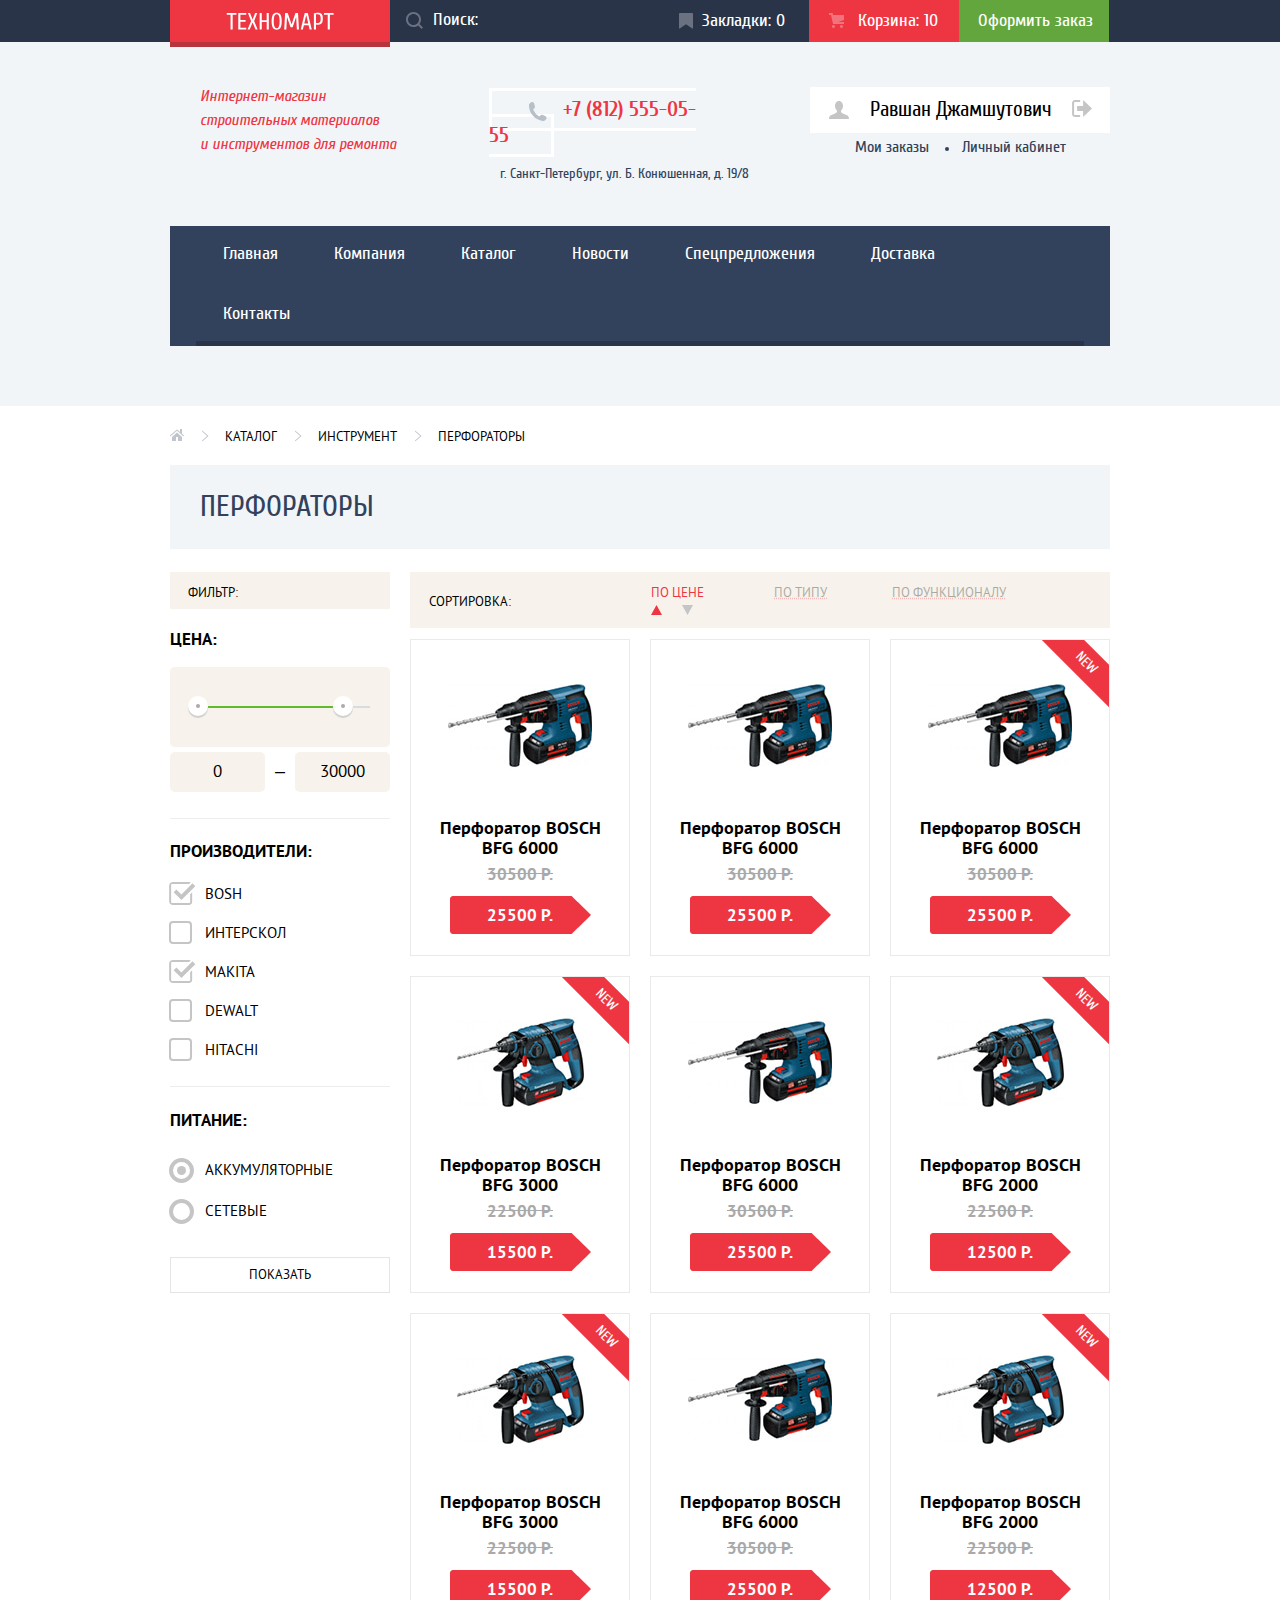
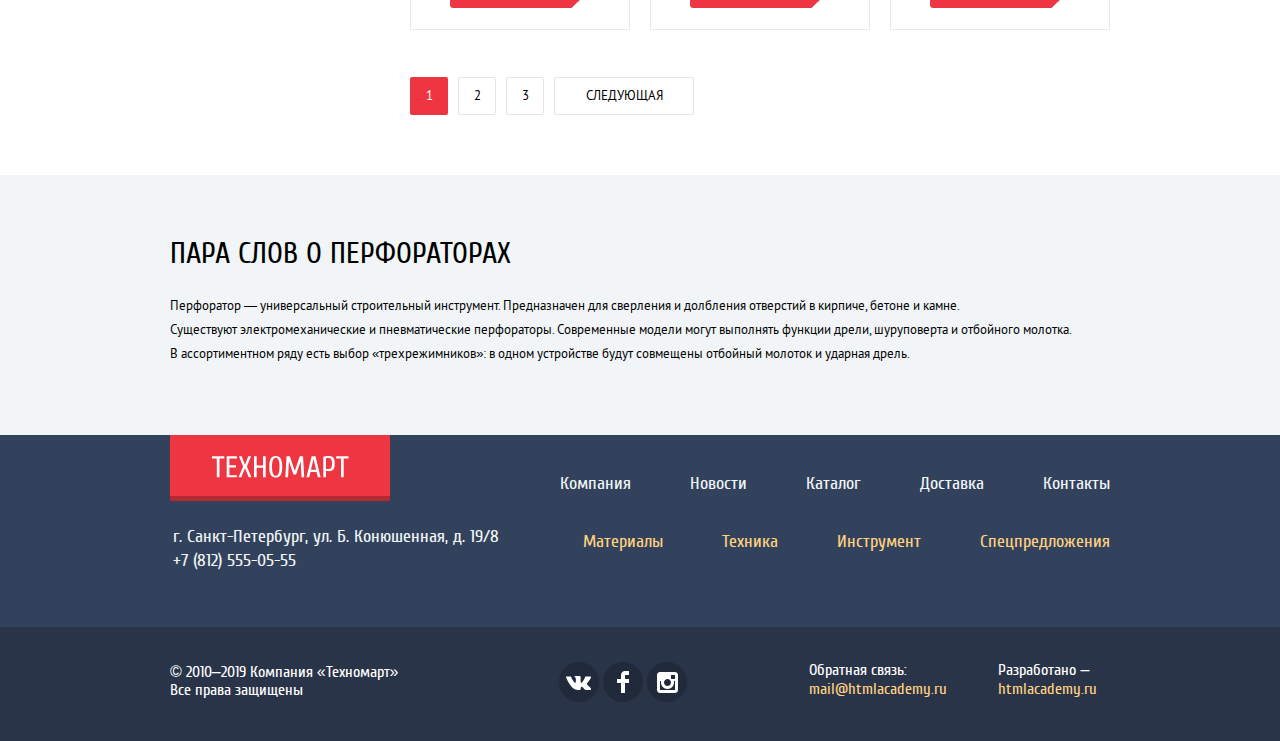
==== commit b3b6fc00: "Revert "Исправлены названия файлов и пути"" ====
--- a/perforators.html
+++ b/perforators.html
@@ -603,6 +603,6 @@
         </svg>
       </button>
     </section>
-    <script src="js/popupcart.min.js"></script>
+    <script src="js/popupCart.min.js"></script>
   </body>
 </html>
--- a/css/style.min.css
+++ b/css/style.min.css
@@ -1,2 +1,2 @@
-@-webkit-keyframes bounce{0%{transform:translateY(-2000px)}to{transform:translateY(0)}}@keyframes bounce{0%{transform:translateY(-2000px)}to{transform:translateY(0)}}@-webkit-keyframes shake{0%,to{transform:translateX(0)}20%,40%,60%,80%{transform:translateX(10px)}10%,30%,50%,70%,90%{transform:translateX(-10px)}}@keyframes shake{0%,to{transform:translateX(0)}20%,40%,60%,80%{transform:translateX(10px)}10%,30%,50%,70%,90%{transform:translateX(-10px)}}@font-face{font-family:'Cuprum';font-style:normal;font-weight:400;font-display:swap;src:local('Cuprum Regular'),local('Cuprum-Regular'),url(../fonts/cuprum.woff2) format('woff2'),url(../fonts/cuprum.woff) format('woff')}@font-face{font-family:'Cuprum';font-style:normal;font-weight:700;font-display:swap;src:local('Cuprum Bold'),local('Cuprum-Bold'),url(../fonts/cuprumbold.woff2) format('woff2'),url(../fonts/cuprumbold.woff) format('woff')}@font-face{font-family:'Cuprum';font-style:italic;font-weight:400;font-display:swap;src:local('Cuprum Italic'),local('Cuprum-Italic'),url(../fonts/cuprumitalic.woff2) format('woff2'),url(../fonts/cuprumitalic.woff) format('woff')}@font-face{font-family:'Cuprum';font-style:italic;font-weight:700;font-display:swap;src:local('Cuprum Bold Italic'),local('Cuprum-BoldItalic'),url(../fonts/cuprumbolditalic.woff2) format('woff2'),url(../fonts/cuprumbolditalic.woff) format('woff')}@font-face{font-family:'PT Sans';font-style:normal;font-weight:400;font-display:swap;src:local('PT Sans'),local('PTSans-Regular'),url(../fonts/ptsans.woff2) format('woff2'),url(../fonts/ptsans.woff) format('woff')}@font-face{font-family:'PT Sans';font-style:normal;font-weight:700;font-display:swap;src:local('PT Sans Bold'),local('PTSans-Bold'),url(../fonts/ptsansbold.woff2) format('woff2'),url(../fonts/ptsansbold.woff) format('woff')}:root{--basic-white: #fff;--basic-extra-grey: rgba(255, 255, 255, 0.3);--basic-black: #000;--basic-extra-white: rgba(0, 0, 0, 0.0001);--basic-neutral: #f1f5f7;--basic-extra-light: #F3F7F9;--basic-light-grey: #EAEAEA;--basic-dark-silver: #32425C;--basic-extra-red: #EE3643;--basic-purple: #DC91D8;--basic-blue:#3BBCE3;--basic-light-blue: #f2f6f8;--basic-light-blue: #F1F5F7;--basic-dark-blue: #32425C;--basic-darker-blue: #293449;--basic-green: #63A63E;--basic-light-green: #8ED78F;--basic-light-yellow: #FFC047;--basic-dark-yellow: #FFBF47;--basic-light-golden: #FFD180;--basic-lighter-golden: #FFDA96;--basic-light-brown: #a87751;--basic-beige: #F9F5F0;--basic-extra-beige: #F7F3EC;--basic-extra-dark-blue: #E5E5E5;--basic-grey: #3D546F;--basic-social: #212A3A;--basic-button-shadow: #367315;--special-white: rgba(255, 255, 255, 0.5);--special-extra-white: rgba(0, 0, 0, 0.15);--special-dark-blue: #1D2739;--special-darker-blue: #161D29;--special-extra-blue: #405069;--special-dark-red: #CA2C37;--special-darker-red: #BA2732;--special-greylight: #C5C5C5;--special-extra-greylight: rgba(197, 197, 197, 0.3);--special-greydark: rgba(169, 169, 169, 0.3);--special-greydarker: #a9a9a9;--special-dark-green: #5FBB2D;--special-darker-green: #518534;--home-icon-color: #C1C6CE;--b-feedback-button: #F4F4F4;--b-modal-buttons: #f1f1f1;--placeholder-color: #A9A9A9;--logo-shadow: #B6343D;--scale-b: #D7DCDE;--toggle-b: #ABABAB;--toggle-shadow: #cfcfcf;--radio-hover: #B5B5B5;--extra-font: "PT Sans", sans-serif, Tahoma}*,::after,::before{box-sizing:border-box}body{min-width:940px;min-height:100%;display:grid;grid-template-rows:-webkit-min-content 1fr -webkit-min-content;grid-template-rows:min-content 1fr min-content;align-content:start;margin:0;padding:0;font-family:"Cuprum",sans-serif,Arial;font-style:normal;font-weight:400;font-size:18px;line-height:24px;color:var(--basic-white);background-color:var(--basic-white)}html{height:100%}a{text-decoration:none}img{max-width:100%;height:auto}.visually-hidden{position:absolute;clip:rect(0 0 0 0);width:1px;height:1px;margin:-1px}.container{width:960px;margin:0 auto;padding:0 10px}.main-header{background-color:var(--basic-light-blue);padding-bottom:60px}.header-row-container{background-color:var(--basic-darker-blue)}.header-inner-wrap{display:flex;flex-wrap:wrap}.main-header-logo{color:var(--basic-white);pointer-events:none;text-align:center;background-color:var(--basic-extra-red);box-shadow:0 5px 0 var(--logo-shadow);width:220px;padding:12px 56px 5px;margin-bottom:auto;vertical-align:middle}.logo-img{width:108px;height:18px}.inner-row-container{display:flex;flex-wrap:wrap;width:720px}.search-form{display:flex;justify-content:start;margin-bottom:auto}.search-field{background-color:var(--basic-darker-blue);border:0;width:228px;outline:0;outline-offset:0;order:1}.search-field::-webkit-input-placeholder{color:var(--basic-white);font-family:"Cuprum",sans-serif,Arial;font-style:normal;font-weight:400;font-size:18px}.search-field::-moz-placeholder{color:var(--basic-white);font-family:"Cuprum",sans-serif,Arial;font-style:normal;font-weight:400;font-size:18px}.search-field::placeholder{color:var(--basic-white);font-family:"Cuprum",sans-serif,Arial;font-style:normal;font-weight:400;font-size:18px}.search-field:active{background-color:var(--basic-white);color:var(--basic-black)}.search-field:focus{background-color:var(--basic-white);color:var(--basic-black)}.search-icon-container{padding:12px 8px 5px 16px}.search-icon{fill:var(--basic-white);opacity:.3}.bookmarks:hover::before,.cart:hover::before,.search-icon:hover{opacity:1}.search-field:active+.search-icon-container,.search-field:focus+.search-icon-container{background-color:var(--basic-white)}.search-field:hover+.search-icon-container .search-icon{fill:var(--basic-white);opacity:1}.search-field:active+.search-icon-container .search-icon,.search-field:focus+.search-icon-container .search-icon{fill:var(--basic-extra-red);opacity:1}.perforators-header-logo{pointer-events:all}.bookmarks,.cart{color:var(--basic-white);overflow-wrap:break-word;width:150px;position:relative;margin-bottom:auto}.bookmarks{padding:9px 6px 9px 43px}.cart{padding:9px 8px 9px 49px}.b-catalog-cart{background-color:var(--basic-extra-red)}.bookmarks::before,.cart::before{content:"";position:absolute;top:13px;background-repeat:no-repeat;background-position:0 0;opacity:.3}.bookmarks::before{width:14px;height:16px;left:20px;background-image:url(../img/icon-bookmark.svg)}.cart::before{width:15px;height:15px;left:26px;background-image:url(../img/icon-cart.svg)}.b-catalog-cart::before{left:20px}.bookmarks:active::before,.cart:active::before{opacity:.3}.bookmarks:active,.cart:active{background-color:var(--special-darker-blue);color:var(--special-white)}.b-catalog-cart:active,.private-wrap:hover::before{background-color:var(--basic-extra-red)}.ordering{width:150px;padding:9px 16px 9px 19px;margin-bottom:auto;color:var(--basic-white);overflow-wrap:break-word;background-color:var(--basic-green)}.ordering:hover{background-color:var(--special-dark-green)}.ordering:active{color:var(--special-white)}.header-inner-container{display:flex;margin-bottom:40px}.site-description-text{width:235px;padding-top:42px;padding-left:30px;margin:0 85px 0 0;font-style:italic;font-size:16px;line-height:24px;color:var(--basic-extra-red)}.header-contacts-block{padding-top:55px;margin-right:70px}.header-contacts-block-catalog{margin-right:50px}.header-contacts-phone{color:var(--basic-extra-red);font-weight:700;font-size:21px;border:3px solid var(--basic-white);padding:6px 42px 7px 71px;position:relative}.header-contacts-phone::before,.private-wrap::before{content:"";position:absolute;background-position:0 0;background-repeat:no-repeat}.header-contacts-phone::before{width:19px;height:19px;top:11px;left:36px;background-image:url(../img/icon-phone.svg)}.header-address{color:var(--basic-dark-blue);font-size:14px;text-align:center;margin:13px 0 0}.header-fields{display:flex;align-items:flex-start;padding-top:44px;width:280px}.login-field,.registration-field{color:var(--basic-black);font-size:21px;background-color:var(--basic-white);overflow-wrap:break-word}.login-field{width:121px;margin-right:10px;padding:12px 27px 12px 19px}.registration-field{width:150px;padding:12px 24px}.login-field:hover,.registration-field:hover{color:var(--basic-extra-red)}.login-field:active,.registration-field:active{color:var(--special-greylight)}.login-field:hover .login-icon,.login-icon:hover{fill:var(--basic-grey)}.login-field:active .login-icon,.login-icon,.login-icon:active{fill:var(--special-greylight)}.private-block{background-color:var(--basic-white);width:300px;display:flex;justify-content:center;align-items:center;margin-top:45px;margin-bottom:5px;padding-top:10px;padding-bottom:7px}.private-name-wrap{display:flex;margin-right:20px}.private-name{margin:0;padding:0;font-size:21px;font-weight:400}.user-icon-container{padding-right:21px;padding-top:4px}.user-icon{fill:var(--special-greylight);width:20px;height:18px}.logout-icon:hover,.private-name-wrap:hover .user-icon{fill:var(--basic-grey)}.exit-button,.private-name{color:var(--basic-black)}.logout-icon,.logout-icon:active,.private-name-wrap:active .user-icon{fill:var(--special-greylight)}.private-wrap{position:relative;display:flex;justify-content:center}.private-wrap:active::before{background-color:var(--special-greylight)}.private-wrap::before{width:4px;height:4px;top:50%;left:135px;border-radius:50%;background-color:var(--basic-dark-blue);background-size:4px 4px}.my-orders{margin-right:33px}.my-orders,.private-office{color:var(--basic-dark-blue);font-size:16px;line-height:18px}.my-orders:hover,.private-office:hover{color:var(--basic-extra-red)}.exit-button:active,.my-orders:active,.private-name:active,.private-office:active{color:var(--special-greylight)}.main-navigation{background-color:var(--basic-dark-silver);padding:0 26px;width:940px}.site-navigation{list-style:none;margin:0;padding:0;display:flex;justify-content:start;align-items:center;flex-wrap:wrap;box-shadow:inset 0 -5px 0 var(--basic-darker-blue)}.site-navigation-link{color:var(--basic-white);text-align:center;display:inline-block;padding:16px 29px 20px 27px;vertical-align:middle;overflow-wrap:break-word}.site-navigation-link:hover{background-color:var(--basic-darker-blue)}.site-navigation-link:active{opacity:.5}.navigation-link-index{pointer-events:none}.offers{display:grid;grid-template-columns:repeat(3,300px);grid-template-rows:repeat(3,1fr);gap:20px;margin:59px auto 58px}.offers>:nth-child(1){-ms-grid-row:1;-ms-grid-column:1}.offers>:nth-child(2){-ms-grid-row:1;-ms-grid-column:3}.offers>:nth-child(3){-ms-grid-row:1;-ms-grid-column:5}.offers>:nth-child(4){-ms-grid-row:3;-ms-grid-column:1}.offers>:nth-child(5){-ms-grid-row:3;-ms-grid-column:3}.offers>:nth-child(6){-ms-grid-row:3;-ms-grid-column:5}.offers>:nth-child(7){-ms-grid-row:5;-ms-grid-column:1}.offers>:nth-child(8){-ms-grid-row:5;-ms-grid-column:3}.offers>:nth-child(9){-ms-grid-row:5;-ms-grid-column:5}.offer-item{font-weight:700;font-size:24px;line-height:30px;display:flex;flex-direction:column;justify-content:space-between;padding:20px 23px 21px;background-repeat:no-repeat}.new{overflow:hidden;position:relative}.offer-item:first-of-type{background-color:var(--basic-dark-yellow);background-image:url(../img/icon-1.svg);background-size:44px 65px;background-position:213px 31px;-ms-grid-column:1;-ms-grid-column-span:1;grid-column:1/2;-ms-grid-row:1;-ms-grid-row-span:1;grid-row:1/2}.offer-item:nth-of-type(2){background-color:var(--basic-blue);background-image:url(../img/icon-2.svg);background-size:75px 61px;background-position:194px 34px;-ms-grid-column:2;-ms-grid-column-span:1;grid-column:2/3;-ms-grid-row:1;-ms-grid-row-span:1;grid-row:1/2}.offer-item:nth-of-type(3),.offer-item:nth-of-type(4),.offer-item:nth-of-type(5){background-color:var(--basic-purple);background-image:url(../img/icon-3.svg);background-size:78px 62px;background-position:191px 31px;-ms-grid-column:3;-ms-grid-column-span:1;grid-column:3/4;-ms-grid-row:1;-ms-grid-row-span:1;grid-row:1/2}.offer-item:nth-of-type(4),.offer-item:nth-of-type(5){background-color:var(--basic-light-green);background-image:url(../img/icon-4.svg);background-size:59px 72px;background-position:196px 26px;-ms-grid-row:2;grid-row:2/3}.offer-item:nth-of-type(5){background-color:var(--basic-light-yellow);background-image:url(../img/icon-5.svg);background-size:78px 63px;background-position:191px 32px;-ms-grid-row:3;grid-row:3/4}.offer-item:nth-of-type(4n+1){background-color:var(--basic-dark-yellow)}.offer-item:nth-of-type(4n+2){background-color:var(--basic-blue)}.offer-item:nth-of-type(4n+3){background-color:var(--basic-purple)}.offer-item:nth-of-type(4n+4){background-color:var(--basic-light-green)}.offer-item:nth-of-type(4n+5){background-color:var(--basic-light-yellow)}.new::before{content:"new";position:absolute;width:100px;height:30px;display:none;text-transform:uppercase;font-family:"Cuprum",sans-serif,Arial;font-style:normal;font-weight:400;font-size:14px;text-align:center;line-height:30px;background-color:var(--basic-extra-red);background-size:100px 30px;transform:rotate(45deg) translate(136px,-152px)}.new-current::before{display:block}.offer-title{margin:0 0 14px;max-width:150px;overflow-wrap:break-word;font-size:24px}.subtitle-link{color:var(--basic-white);text-transform:uppercase;font-size:14px;text-align:center;background-color:var(--basic-extra-grey);width:135px;padding:4px 15px}.subtitle-link:hover{background-color:var(--special-extra-greylight)}.subtitle-link:active{background-color:var(--special-greydark)}.carousel{background-repeat:no-repeat;background-size:contain;background-color:var(--basic-light-brown);position:relative;-ms-grid-column:1;-ms-grid-column-span:2;grid-column:1/3;grid-row:2/-1}.carousel-controls{position:absolute;z-index:1;display:flex;justify-content:space-between;padding:0 16px;width:100%;left:0;top:50%;transform:translateY(-26%)}.next-control-button,.prev-control-button{cursor:pointer;background-color:transparent;border:0}.carousel-button{background-color:transparent;border:0}.carousel-item{display:none;width:100%;height:100%;padding:23px 24px 27px;position:relative}.carousel-item img{position:absolute;width:100%;height:auto;-o-object-fit:cover;object-fit:cover;left:0;top:0}.carousel-item.active{display:block}.b-title-wrap{width:620px;height:104px;padding-left:24px;padding-top:23px;position:absolute;left:0;top:0;background-color:rgba(0,0,0,.15);background-size:cover}.carousel-title{text-transform:uppercase;font-weight:700;font-size:36px;line-height:36px;margin:0 0 5px}.carousel-subtitle{margin:0 0 16px}.carousel-link{font-size:14px;text-transform:uppercase;color:var(--basic-white);text-align:center;background-color:var(--basic-extra-red);width:192px;padding:6px 5px 8px;position:absolute;left:24px;bottom:27px}.carousel-link:hover{background-color:var(--special-dark-red)}.carousel-link:active{background-color:var(--special-darker-red)}.buttons-wrap{position:absolute;left:295px;bottom:36px;z-index:20;display:flex;justify-content:space-between;width:30px}.carousel-button{width:10px;height:10px;border-radius:50%;border:2px solid var(--basic-white);padding:0;background-color:var(--basic-white);cursor:pointer}.carousel-button.current{background-color:var(--basic-extra-red)}.popular-products{margin-bottom:70px}.popular-producers-row,.popular-products-row{background-color:var(--basic-beige);margin-bottom:20px;padding:28px 14px 27px 28px;display:flex;align-items:center;justify-content:space-between}.popular-producers-row .section-title,.popular-products-row .section-title{margin-right:30px}.section-title{font-size:30px;font-weight:400;text-transform:uppercase;color:var(--basic-dark-blue);margin:0}.all-popular{background-color:var(--basic-extra-red);color:var(--basic-white);font-size:14px;text-transform:uppercase;text-align:center;width:192px;padding:6px 10px;flex-shrink:0}.all-popular:hover{background-color:var(--special-dark-red)}.all-popular:active{background-color:var(--special-darker-red)}.popular-list{list-style:none;margin:0;padding:0;display:grid;grid-template-columns:repeat(4,220px);gap:20px}.popular-item,.popular-item:hover .hover-buttons{display:flex;flex-direction:column;align-items:center}.popular-item{background-color:var(--basic-white);border:1px solid var(--basic-light-grey);padding:6px 18px 21px}.popular-item:hover{box-shadow:0 4px 20px var(--special-extra-white);padding-top:38px}.hover-buttons{display:none}.popular-item:hover .hover-buttons{width:100%;min-height:86px;margin-bottom:54px}.add-basket-button,.add-bookmark-button{border-radius:2px;width:135px;text-transform:uppercase;font-size:14px;line-height:18px;text-align:center}.add-basket-button{background-color:var(--basic-green);box-shadow:inset 0 -3px 0 var(--basic-button-shadow);color:var(--basic-white);padding:10px;margin-bottom:10px;position:relative}.add-basket-button:hover{background-color:var(--special-dark-green)}.add-basket-button:active{background-color:var(--special-darker-green)}.add-basket-button::before{content:url(../img/icon-cart.svg);width:15px;height:15px;position:absolute;left:25px;top:10px;opacity:.3}.add-bookmark-button{border:3px solid var(--basic-green);padding:7px 10px;color:var(--basic-dark-blue);background-color:transparent}.add-bookmark-button:active,.add-bookmark-button:hover{border:3px solid var(--basic-dark-blue)}.add-bookmark-button:active{opacity:.5}.popular-image-container{display:flex;justify-content:center;align-items:center;min-height:164px;width:100%;margin-bottom:8px}.popular-item:hover .popular-image-container{display:none}.new-popular::before{transform:translate(84px,3px) rotate(45deg)}.new-popular:hover::before{transform:translate(84px,-29px) rotate(45deg)}.popular-image-perforator{background-color:var(--basic-dark-blue)}.card-link{font-family:var(--extra-font);font-size:18px;line-height:20px;font-weight:700;color:var(--basic-black);margin-bottom:7px}.popular-product-title{margin:0;font-size:18px;text-align:center}.price-delete,.real-price{font-family:var(--extra-font);font-size:17px;text-transform:uppercase;font-weight:700}.price-delete{line-height:18px;color:var(--special-greydarker);margin-bottom:13px;margin-top:auto}.real-price{line-height:38px;color:var(--basic-white);text-align:center;background-image:url(../img/red-button.png);background-size:141px 38px;width:141px;height:38px}.popular-producers{margin-bottom:70px}.popular-producers-row .all-popular{margin-top:-2px;margin-right:5px}.producers-list{list-style:none;margin:0;padding:0;display:grid;grid-template-columns:repeat(4,220px);gap:20px}.producer-item{border:1px solid var(--basic-light-grey);height:145px;background-color:var(--basic-extra-white)}.producer-link{width:100%;height:100%;display:flex;justify-content:center;align-items:center}.producer-link:hover{box-shadow:0 4px 20px var(--special-extra-white)}.producer-link:active{opacity:.5}.services{background-color:var(--basic-neutral);padding:64px 0 0}.services-title{color:var(--basic-black);line-height:34px;margin:0 0 24px;padding:0}.services-description{width:400px;margin:0 0 73px;color:var(--basic-black);font-family:var(--extra-font);font-size:13px;line-height:22px}.slider{display:flex;padding-bottom:30px;justify-content:start;background-repeat:no-repeat}.slider-buttons-block{display:flex;flex-direction:column;margin-right:80px;position:relative}.slider-buttons-block::before{content:"";width:10px;height:279px;position:absolute;left:230px;top:-49px;background-image:url(../img/shadow-line.png);background-repeat:no-repeat;background-position:0 0;background-size:10px 279px}.slider-button{color:var(--basic-white);font-weight:700;font-size:21px;text-align:left;background-color:var(--basic-dark-blue);cursor:pointer;box-shadow:inset 0 1px 0 var(--special-extra-blue),0 1px 0 var(--basic-darker-blue);border:0;width:240px;padding:18px 22px 19px}.slider-button.active{color:var(--basic-darker-blue);pointer-events:none;background-color:var(--basic-white);box-shadow:0 1px 0 var(--basic-white),inset 0 1px 0 var(--basic-white)}.slider-button:hover{background-color:var(--basic-darker-blue)}.slider-button:active{color:var(--basic-darker-blue);background-color:var(--basic-white)}.slider-item{display:none}.slider-item.active{display:flex;flex-direction:column;width:100%;background-position:100% 19px;background-repeat:no-repeat}.slider-wrapper-delivery{background-image:url(../img/car.png)}.slider-wrapper-guarantee{background-image:url(../img/medal.png)}.slider-wrapper-credits{background-image:url(../img/money.png)}.slider-item-title{font-size:30px;font-weight:400;text-transform:uppercase;color:var(--basic-dark-blue);margin:0}.slider-item-title.credits,.slider-item-title.delivery,.slider-item-title.guarantee{margin-bottom:30px}.slider-item-description{color:var(--basic-black);font-family:var(--extra-font);font-size:13px;line-height:25px;margin:0}.slider-item-delivery{width:275px;margin-bottom:100px}.slider-item-guarantee{width:320px;margin-bottom:75px}.slider-item-credit{width:280px;margin-bottom:33px}.slider-item-link{width:195px;padding:10px;margin-bottom:79px;background-color:var(--basic-extra-red);color:var(--basic-white);font-size:14px;line-height:18px;text-transform:uppercase;text-align:center}.slider-item-link:hover{background-color:var(--special-dark-red)}.slider-item-link:active{background-color:var(--special-darker-red)}.index-columns{display:flex;justify-content:space-between;margin-bottom:70px;padding-top:70px}.about-company,.contacts{color:var(--basic-black)}.about-company{display:flex;flex-direction:column}.about-company-title{font-size:30px;font-weight:400;line-height:30px;color:var(--basic-black);margin:0 0 24px;padding:0}.about-company-text{color:var(--basic-black);font-family:var(--extra-font);font-size:13px;line-height:24px;width:460px}.about-company-text:first-of-type{margin-bottom:25px;margin-top:0}.about-company-text:nth-of-type(2){margin-bottom:0;margin-top:0}.about-company-text:nth-of-type(3){margin-bottom:5px;margin-top:0}.transport-company-list{list-style:none;margin:0 0 6px;padding:0}.transport-company-item{position:relative;padding-left:40px;margin-bottom:12px}.transport-company-item::before{content:"";position:absolute;width:25px;height:2px;left:0;top:11px;background-color:var(--basic-extra-red)}.more-about-company{background-color:var(--basic-extra-red);color:var(--basic-white);font-size:14px;text-transform:uppercase;text-align:center;width:220px;padding:9px 10px 5px}.more-about-company:hover{background-color:var(--special-dark-red)}.more-about-company:active{background-color:var(--special-darker-red)}.contacts{display:flex;flex-direction:column;-ms-grid-column-span:-1;grid-column-end:-1;padding-top:5px}.contacts-title{color:var(--basic-black);font-weight:400;margin:0 0 24px;padding:0}.contacts-text{font-family:var(--extra-font);font-size:13px;line-height:24px;width:181px;margin:0 0 33px}.contacts-map{margin-bottom:18px}.contacts-help-field{width:300px;padding:9px 10px 5px;background-color:var(--basic-extra-red);color:var(--basic-white);font-size:14px;text-transform:uppercase;text-align:center}.contacts-help-field:hover{background-color:var(--special-dark-red)}.contacts-help-field:active{background-color:var(--special-darker-red)}.breadcrumbs{margin:18px auto 17px;padding:0;list-style:none;display:flex;flex-wrap:wrap;justify-content:start;width:940px}.breadcrumbs-item{position:relative;margin-right:41px}.breadcrumbs-item::after{content:url(../img/icon-right-small.svg);width:8px;height:12px;position:absolute;top:1px;right:-25px}.breadcrumbs-item:last-child{margin-right:0}.breadcrumbs-current::after{display:none}.breadcrumbs-link{font-family:var(--extra-font);font-size:13px;line-height:18px;color:var(--basic-black);text-transform:uppercase}.filters-title{line-height:18px}.filters-title,.sorting-item,.sorting-title{text-transform:uppercase}.pagination-link,.sorting-item,.sorting-title{font-family:var(--extra-font);font-size:13px;line-height:18px;color:var(--basic-black)}.home-icon{fill:var(--home-icon-color)}.catalog-title-wrap{background-color:var(--basic-light-blue);padding:30px;margin-bottom:23px;width:940px}.catalog-wrapper{display:grid;grid-template-columns:220px repeat(3,1fr);grid-template-rows:47px;gap:20px}.catalog-wrapper>:nth-child(1){-ms-grid-row:1;-ms-grid-column:1}.catalog-wrapper>:nth-child(2){-ms-grid-row:1;-ms-grid-column:3}.catalog-wrapper>:nth-child(3){-ms-grid-row:1;-ms-grid-column:5}.catalog-wrapper>:nth-child(4){-ms-grid-row:1;-ms-grid-column:7}.filters{color:var(--basic-black)}.filters-title-container{width:220px;padding:12px 18px 7px;margin-bottom:18px;background-color:var(--basic-extra-beige)}.filters-title{padding:0;margin:0;font-family:var(--extra-font);font-size:13px;font-weight:400;color:var(--basic-black)}.filter-item{margin:0;padding:0;border:0;width:220px}.filter-item::after{content:"";display:block;width:220px;height:1px;background-color:var(--special-greylight);opacity:.3}.price-range{margin-bottom:20px}.filter-legend{color:var(--basic-black);font-family:var(--extra-font);font-size:17px;font-weight:700;text-transform:uppercase}.range-filter{width:220px;margin-top:16px;margin-bottom:26px}.range-controls{width:220px;height:80px;margin-bottom:5px;padding-top:39px;padding-left:20px;padding-right:20px;position:relative;background-image:url(../img/bitmap.png);background-size:220px 80px}.bar,.scale{height:2px;background-color:var(--scale-b)}.bar{width:84%;background-color:var(--special-dark-green)}.toggle{position:absolute;left:0;top:29px;width:20px;height:20px;padding:0;border:8px solid var(--basic-white);border-radius:50px;cursor:pointer;background-color:var(--toggle-b);box-shadow:0 2px 1px var(--toggle-shadow)}.toggle-min{left:18px}.toggle-max{left:163px}.number-field{font-family:var(--extra-font);font-size:17px;font-weight:400;text-transform:uppercase;color:var(--basic-black);text-align:center;background-color:var(--basic-extra-beige);width:95px;border:0;border-radius:5px;padding:10px}.number-field-min{margin-right:5px}.number-field-max{margin-left:5px}.checkbox-producers{margin-bottom:12px}.checkbox-list{margin:19px 0 24px;padding:0;list-style:none}.checkbox-item{font-family:var(--extra-font);font-size:15px;text-transform:uppercase;font-weight:400;margin-bottom:15px;padding-left:35px}.checkbox-item label,.radio-item label{position:relative;display:block;cursor:pointer;-webkit-user-select:none;-moz-user-select:none;user-select:none}.checkbox-input+label::before{content:"";position:absolute;left:-36px;width:23px;height:23px;border:2px solid var(--special-greylight);border-radius:4px}.checkbox-item:hover label::before{border:2px solid var(--radio-hover)}.checkbox-input:disabled+label,.radio-input:disabled+label{opacity:.4}.checkbox-input:disabled+label::before{border:2px solid var(--radio-hover);opacity:.3}.checkbox-input:checked+label::before{width:27px;border:0;background-image:url(../img/checkbox-on.svg)}.checkbox-input:checked:disabled+label::before{width:27px;border:0;background-image:url(../img/checkbox-on-darker.svg)}.checkbox-item:hover .checkbox-input:checked+label::before{width:27px;border:0;background-image:url(../img/checkbox-on-darker.svg)}.checkbox-input:focus+label::before,.radio-input:focus+label::before{outline:1px solid}.radio-batteries{margin-top:21px;margin-bottom:17px}.radio-batteries::after{display:none}.radio-batteries .filter-legend{margin-bottom:26px}.radio-list{padding:0;margin:0;list-style:none}.radio-item{font-family:var(--extra-font);font-size:15px;text-transform:uppercase;font-weight:400;margin-bottom:17px;padding-left:35px}.radio-input+label::before{content:"";position:absolute;left:-36px;width:25px;height:25px;border:4px solid var(--special-greylight);border-radius:50%}.radio-item:hover label::before{border:4px solid var(--radio-hover)}.radio-input:disabled+label::before{border:4px solid var(--radio-hover);opacity:.3}.radio-input:checked+label::after{content:"";position:absolute;top:8px;left:-28px;width:9px;height:9px;border-radius:50%;background-color:var(--special-greylight)}.radio-input:checked:disabled+label::after{opacity:.3}.radio-item:hover label::after{background-color:var(--radio-hover)}.filter-button{font-family:var(--extra-font);font-size:13px;text-transform:uppercase;font-weight:400;background-color:var(--basic-white);cursor:pointer;width:220px;border:1px solid var(--basic-extra-dark-blue);padding:10px 12px}.sorting{background-color:var(--basic-extra-beige);grid-column:2/-1;display:flex;align-items:center;padding:12px 17px 8px 19px;margin-bottom:auto}.sorting-title-wrap{margin-right:140px}.sorting-title{font-weight:400;margin:0}.sorting-block{display:flex;flex-wrap:wrap}.sorting-item.price{margin-right:70px}.sorting-item.type{margin-right:65px}.sorting-item.functionality{margin-right:47px}.sorting-item:not(.sorting-item-dir){color:var(--basic-black);opacity:.3;-webkit-text-decoration:underline dotted var(--basic-extra-red);text-decoration:underline dotted var(--basic-extra-red)}.sorting-item:hover:not(.sorting-item-dir){color:var(--basic-black);opacity:1;-webkit-text-decoration:underline solid var(--basic-extra-red);text-decoration:underline solid var(--basic-extra-red)}.sorting-item.active:not(.sorting-item-dir){color:var(--basic-extra-red);opacity:1;pointer-events:none;text-decoration:none}.dir-arrows-wrap{display:flex;justify-content:space-between;width:42px}.icon-dir{fill:var(--special-greylight)}.icon-dir.active{fill:var(--basic-extra-red);pointer-events:none}.icon-dir-down{transform:rotate(180deg)}.icon-dir:hover{fill:var(--basic-black)}.perforators-catalog-section{grid-column:2/-1}.perforators-list{list-style:none;margin-bottom:47px;margin-top:0;padding:0;display:grid;gap:20px;grid-template-columns:repeat(3,1fr)}.perforator-item{border:1px solid var(--basic-light-grey);display:flex;flex-direction:column;align-items:center;flex-wrap:wrap;padding:22px 15px 21px;background-color:var(--basic-white)}.perforator-item:hover{box-shadow:0 4px 20px var(--special-extra-white);padding-top:38px}.catalog-img-wrap,.perforator-item:hover .hover-buttons{display:flex;justify-content:center;align-items:center;width:100%}.perforator-item:hover .hover-buttons{flex-direction:column;margin-bottom:54px;min-height:86px}.perforator-item:hover .catalog-img-wrap{display:none}.new-catalog-perforators::before{transform:translate(86px,-14px) rotate(45deg)}.new-catalog-perforators:hover::before{transform:translate(86px,-30px) rotate(45deg)}.catalog-img-wrap{min-height:128px;margin-bottom:28px}.card-title{font-family:var(--extra-font);font-weight:700;font-size:18px;text-align:center;margin:0}.pagination{list-style:none;margin:0 0 60px;padding-left:0;display:flex}.pagination-link{border:1px solid var(--basic-extra-dark-blue);border-radius:2px;margin:0 10px 0 0;width:38px;height:38px;display:flex;align-items:center;justify-content:center;text-transform:none;background-color:var(--basic-white)}.pagination-link.active{border:0;text-transform:none;color:var(--basic-white);background-color:var(--basic-extra-red)}.pagination-link.active:hover{border:0}.pagination-link:hover{border:1px solid var(--special-greylight)}.pagination-link:active{border:1px solid var(--basic-extra-red)}.pagination-next{display:flex;width:140px;height:38px;text-transform:uppercase}.desc-products{background-color:var(--basic-neutral);padding-top:64px}.desc-products-title{color:var(--basic-black);text-transform:uppercase;font-size:30px;line-height:30px;font-weight:400;margin:0 0 25px}.desc-products-text{font-family:var(--extra-font);font-size:13px;line-height:24px;color:var(--basic-black);width:908px;margin:0;padding:0 0 69px}.main-footer{background-color:var(--basic-dark-blue)}.main-footer-wrap{display:flex;justify-content:space-between;padding-bottom:54px}.main-footer-container{width:330px;margin-right:60px}.footer-logo{display:inline-block;vertical-align:middle;width:220px;margin-bottom:24px;padding:20px 41px 16px;color:var(--basic-white);pointer-events:none;text-align:center;background-color:var(--basic-extra-red);background-size:220px 68px;box-shadow:inset 0 -5px 0 rgba(0,0,0,.24)}.perforators-footer-logo{pointer-events:all}.footer-logo-img{width:138px;height:23px}.footer-contacts-block{color:var(--basic-light-blue);width:330px;padding-left:3px}.footer-address{margin:0}.footer-navigation-link.white,.footer-phone{color:var(--basic-light-blue)}.footer-navigations-wrapper{display:flex;flex-direction:column;padding-top:35px}.footer-navigation{list-style:none;margin:0 -59px 0 auto;padding:0;display:flex;flex-wrap:wrap}.footer-navigation-item{margin-right:59px;padding-bottom:5px}.footer-navigation-white{margin-bottom:29px;padding-top:2px}.footer-navigation-link.gold{color:var(--basic-light-golden)}.footer-navigation-link.gold:hover,.footer-navigation-link.white:hover{text-decoration:underline}.footer-navigation-link.gold:active,.footer-navigation-link.white:active{opacity:.5;text-decoration:none}.footer-inner-block{background-color:var(--basic-darker-blue)}.down-row-wrap{display:flex;padding-bottom:35px}.copyright{font-size:16px;line-height:18px;margin:36px 161px 0 0;flex-shrink:0}.socials-list{list-style:none;padding:0;margin:35px 118px 0 0;display:flex;flex-wrap:wrap}.social-item{margin-right:4px;margin-bottom:4px}.social-button{color:var(--basic-white);background-color:var(--basic-social);width:40px;height:40px;display:flex;justify-content:center;align-items:center;border-radius:50%}.fb-icon,.inst-icon,.vk-icon{fill:var(--basic-white)}.social-button:active,.social-button:hover{background-color:var(--basic-extra-red)}.feedback-wrap{display:flex;flex-shrink:0}.feedback-block{margin-right:51px}.develop,.feedback-block{font-size:16px;line-height:20px;display:flex;flex-direction:column;margin-top:33px}.develop-site,.feedback-block-email{color:var(--basic-light-golden);font-size:16px;line-height:18px}.develop-site:hover,.feedback-block-email:hover{text-decoration:underline}.develop-site:active,.feedback-block-email:active{text-decoration:none;color:var(--basic-extra-red)}.modal{position:fixed;top:0;right:0;bottom:0;left:0;margin:auto;color:var(--basic-black);background-color:var(--basic-white)}.modal-close{position:absolute;border:0;top:20px;right:17px;width:21px;height:21px;cursor:pointer;background-color:transparent}.modal-map{width:943px;height:449px;z-index:100;display:none;box-shadow:var(--special-extra-white)}.modal-feedback::before,.modal-map::before{content:"";position:absolute;height:7px;top:0;left:0}.modal-map::before{width:943px;background-color:var(--basic-extra-red);background-size:943px 7px}.modal-feedback{width:620px;height:430px;padding-top:46px;z-index:200;display:none;box-shadow:0 4px 20px var(--special-extra-white),0 20px 40px rgba(0,0,0,.75)}.modal-feedback::before{width:620px;background-image:url(../img/b-red-line.png);background-size:620px 7px}.feedback-forms{width:620px;display:flex;flex-direction:column;align-items:center}.feedback-contacts-flex{display:flex;flex-direction:row;margin-bottom:13px}.name-field-wrap{margin-right:20px}.feedback-area-wrap{margin-bottom:30px}.email-label,.feedback-area-label,.name-label{color:var(--basic-black);display:inline-block;vertical-align:middle;margin-bottom:11px}.email-field,.feedback-area,.name-field{border:2px solid var(--special-greylight);border-radius:2px;padding-left:12px}.email-field,.name-field{width:220px;height:38px}.email-field::-webkit-input-placeholder,.feedback-area::-webkit-input-placeholder,.name-field::-webkit-input-placeholder{font-family:var(--extra-font);font-weight:400;font-size:13px;line-height:24px;color:var(--placeholder-color)}.email-field::-moz-placeholder,.feedback-area::-moz-placeholder,.name-field::-moz-placeholder{font-family:var(--extra-font);font-weight:400;font-size:13px;line-height:24px;color:var(--placeholder-color)}.email-field::placeholder,.feedback-area::placeholder,.name-field::placeholder{font-family:var(--extra-font);font-weight:400;font-size:13px;line-height:24px;color:var(--placeholder-color)}.feedback-area{width:460px;height:114px;padding-top:6px;resize:none}.b-feedback-button{width:620px;height:112px;display:flex;justify-content:center;align-items:center;background-color:var(--b-feedback-button);background-size:620px 112px}.modal-cart::before,.modal-send{background-color:var(--basic-extra-red)}.modal-send{color:var(--basic-white);font-size:14px;font-weight:400;text-transform:uppercase;display:flex;justify-content:center;align-items:center;width:460px;border:0;padding:10px;cursor:pointer}.modal-send:hover{background-color:var(--special-dark-red)}.modal-send:active{background-color:var(--special-darker-red)}.modal-cart{width:620px;height:282px;padding-top:55px;z-index:200;display:none}.modal-cart::before{content:"";position:absolute;width:620px;height:7px;left:0;top:0;background-size:620px 7px}.modal-upper-wrap{display:flex;align-items:center;justify-content:center;margin-bottom:42px}.icon-mark-span{display:block;margin-right:30px}.add-success{font-size:24px;font-weight:700}.modal-lower-wrap{display:flex;justify-content:center;align-items:center;width:620px;height:112px;background-color:var(--b-modal-buttons)}.modal-close-button,.ordering-modal-link{width:192px;margin-right:10px;padding:8px 10px;color:var(--basic-white);text-align:center;font-size:14px;text-transform:uppercase;background-color:var(--basic-extra-red)}.ordering-modal-link:hover{background-color:var(--special-dark-red)}.ordering-modal-link:active{background-color:var(--special-darker-red)}.modal-close-button{border:0;cursor:pointer;color:var(--basic-black);line-height:24px;background-color:var(--basic-white)}.modal-close-button:active,.modal-close-button:hover{background-color:var(--basic-extra-dark-blue)}.modal-close-button:active{opacity:.7}.modal-show{display:block;-webkit-animation:bounce .6s;animation:bounce .6s}.modal-error{-webkit-animation:shake .6s;animation:shake .6s}
-@-webkit-keyframes bounce{0%{transform:translateY(-2000px)}to{transform:translateY(0)}}@keyframes bounce{0%{transform:translateY(-2000px)}to{transform:translateY(0)}}@-webkit-keyframes shake{0%,to{transform:translateX(0)}20%,40%,60%,80%{transform:translateX(10px)}10%,30%,50%,70%,90%{transform:translateX(-10px)}}@keyframes shake{0%,to{transform:translateX(0)}20%,40%,60%,80%{transform:translateX(10px)}10%,30%,50%,70%,90%{transform:translateX(-10px)}}@font-face{font-family:'Cuprum';font-style:normal;font-weight:400;font-display:swap;src:local('Cuprum Regular'),local('Cuprum-Regular'),url(../fonts/cuprum.woff2) format('woff2'),url(../fonts/cuprum.woff) format('woff')}@font-face{font-family:'Cuprum';font-style:normal;font-weight:700;font-display:swap;src:local('Cuprum Bold'),local('Cuprum-Bold'),url(../fonts/cuprumbold.woff2) format('woff2'),url(../fonts/cuprumbold.woff) format('woff')}@font-face{font-family:'Cuprum';font-style:italic;font-weight:400;font-display:swap;src:local('Cuprum Italic'),local('Cuprum-Italic'),url(../fonts/cuprumitalic.woff2) format('woff2'),url(../fonts/cuprumitalic.woff) format('woff')}@font-face{font-family:'Cuprum';font-style:italic;font-weight:700;font-display:swap;src:local('Cuprum Bold Italic'),local('Cuprum-BoldItalic'),url(../fonts/cuprumbolditalic.woff2) format('woff2'),url(../fonts/cuprumbolditalic.woff) format('woff')}@font-face{font-family:'PT Sans';font-style:normal;font-weight:400;font-display:swap;src:local('PT Sans'),local('PTSans-Regular'),url(../fonts/ptsans.woff2) format('woff2'),url(../fonts/ptsans.woff) format('woff')}@font-face{font-family:'PT Sans';font-style:normal;font-weight:700;font-display:swap;src:local('PT Sans Bold'),local('PTSans-Bold'),url(../fonts/ptsansbold.woff2) format('woff2'),url(../fonts/ptsansbold.woff) format('woff')}:root{--basic-white: #fff;--basic-extra-grey: rgba(255, 255, 255, 0.3);--basic-black: #000;--basic-extra-white: rgba(0, 0, 0, 0.0001);--basic-neutral: #f1f5f7;--basic-extra-light: #F3F7F9;--basic-light-grey: #EAEAEA;--basic-dark-silver: #32425C;--basic-extra-red: #EE3643;--basic-purple: #DC91D8;--basic-blue:#3BBCE3;--basic-light-blue: #f2f6f8;--basic-light-blue: #F1F5F7;--basic-dark-blue: #32425C;--basic-darker-blue: #293449;--basic-green: #63A63E;--basic-light-green: #8ED78F;--basic-light-yellow: #FFC047;--basic-dark-yellow: #FFBF47;--basic-light-golden: #FFD180;--basic-lighter-golden: #FFDA96;--basic-light-brown: #a87751;--basic-beige: #F9F5F0;--basic-extra-beige: #F7F3EC;--basic-extra-dark-blue: #E5E5E5;--basic-grey: #3D546F;--basic-social: #212A3A;--basic-button-shadow: #367315;--special-white: rgba(255, 255, 255, 0.5);--special-extra-white: rgba(0, 0, 0, 0.15);--special-dark-blue: #1D2739;--special-darker-blue: #161D29;--special-extra-blue: #405069;--special-dark-red: #CA2C37;--special-darker-red: #BA2732;--special-greylight: #C5C5C5;--special-extra-greylight: rgba(197, 197, 197, 0.3);--special-greydark: rgba(169, 169, 169, 0.3);--special-greydarker: #a9a9a9;--special-dark-green: #5FBB2D;--special-darker-green: #518534;--home-icon-color: #C1C6CE;--b-feedback-button: #F4F4F4;--b-modal-buttons: #f1f1f1;--placeholder-color: #A9A9A9;--logo-shadow: #B6343D;--scale-b: #D7DCDE;--toggle-b: #ABABAB;--toggle-shadow: #cfcfcf;--radio-hover: #B5B5B5;--extra-font: "PT Sans", sans-serif, Tahoma}*,::after,::before{box-sizing:border-box}body{min-width:940px;min-height:100%;display:grid;grid-template-rows:-webkit-min-content 1fr -webkit-min-content;grid-template-rows:min-content 1fr min-content;align-content:start;margin:0;padding:0;font-family:"Cuprum",sans-serif,Arial;font-style:normal;font-weight:400;font-size:18px;line-height:24px;color:var(--basic-white);background-color:var(--basic-white)}html{height:100%}a{text-decoration:none}img{max-width:100%;height:auto}.visually-hidden{position:absolute;clip:rect(0 0 0 0);width:1px;height:1px;margin:-1px}.container{width:960px;margin:0 auto;padding:0 10px}.main-header{background-color:var(--basic-light-blue);padding-bottom:60px}.header-row-container{background-color:var(--basic-darker-blue)}.header-inner-wrap{display:flex;flex-wrap:wrap}.main-header-logo{color:var(--basic-white);pointer-events:none;text-align:center;background-color:var(--basic-extra-red);box-shadow:0 5px 0 var(--logo-shadow);width:220px;padding:12px 56px 5px;margin-bottom:auto;vertical-align:middle}.logo-img{width:108px;height:18px}.inner-row-container{display:flex;flex-wrap:wrap;width:720px}.search-form{display:flex;justify-content:start;margin-bottom:auto}.search-field{background-color:var(--basic-darker-blue);border:0;width:228px;outline:0;outline-offset:0;order:1}.search-field::-webkit-input-placeholder{color:var(--basic-white);font-family:"Cuprum",sans-serif,Arial;font-style:normal;font-weight:400;font-size:18px}.search-field::-moz-placeholder{color:var(--basic-white);font-family:"Cuprum",sans-serif,Arial;font-style:normal;font-weight:400;font-size:18px}.search-field::placeholder{color:var(--basic-white);font-family:"Cuprum",sans-serif,Arial;font-style:normal;font-weight:400;font-size:18px}.search-field:active{background-color:var(--basic-white);color:var(--basic-black)}.search-field:focus{background-color:var(--basic-white);color:var(--basic-black)}.search-icon-container{padding:12px 8px 5px 16px}.search-icon{fill:var(--basic-white);opacity:.3}.bookmarks:hover::before,.cart:hover::before,.search-icon:hover{opacity:1}.search-field:active+.search-icon-container,.search-field:focus+.search-icon-container{background-color:var(--basic-white)}.search-field:hover+.search-icon-container .search-icon{fill:var(--basic-white);opacity:1}.search-field:active+.search-icon-container .search-icon,.search-field:focus+.search-icon-container .search-icon{fill:var(--basic-extra-red);opacity:1}.perforators-header-logo{pointer-events:all}.bookmarks,.cart{color:var(--basic-white);overflow-wrap:break-word;width:150px;position:relative;margin-bottom:auto}.bookmarks{padding:9px 6px 9px 43px}.cart{padding:9px 8px 9px 49px}.b-catalog-cart{background-color:var(--basic-extra-red)}.bookmarks::before,.cart::before{content:"";position:absolute;top:13px;background-repeat:no-repeat;background-position:0 0;opacity:.3}.bookmarks::before{width:14px;height:16px;left:20px;background-image:url(/img/icon-bookmark.svg)}.cart::before{width:15px;height:15px;left:26px;background-image:url(/img/icon-cart.svg)}.b-catalog-cart::before{left:20px}.bookmarks:active::before,.cart:active::before{opacity:.3}.bookmarks:active,.cart:active{background-color:var(--special-darker-blue);color:var(--special-white)}.b-catalog-cart:active,.private-wrap:hover::before{background-color:var(--basic-extra-red)}.ordering{width:150px;padding:9px 16px 9px 19px;margin-bottom:auto;color:var(--basic-white);overflow-wrap:break-word;background-color:var(--basic-green)}.ordering:hover{background-color:var(--special-dark-green)}.ordering:active{color:var(--special-white)}.header-inner-container{display:flex;margin-bottom:40px}.site-description-text{width:235px;padding-top:42px;padding-left:30px;margin:0 85px 0 0;font-style:italic;font-size:16px;line-height:24px;color:var(--basic-extra-red)}.header-contacts-block{padding-top:55px;margin-right:70px}.header-contacts-block-catalog{margin-right:50px}.header-contacts-phone{color:var(--basic-extra-red);font-weight:700;font-size:21px;border:3px solid var(--basic-white);padding:6px 42px 7px 71px;position:relative}.header-contacts-phone::before,.private-wrap::before{content:"";position:absolute;background-position:0 0;background-repeat:no-repeat}.header-contacts-phone::before{width:19px;height:19px;top:11px;left:36px;background-image:url(../img/icon-phone.svg)}.header-address{color:var(--basic-dark-blue);font-size:14px;text-align:center;margin:13px 0 0}.header-fields{display:flex;align-items:flex-start;padding-top:44px;width:280px}.login-field,.registration-field{color:var(--basic-black);font-size:21px;background-color:var(--basic-white);overflow-wrap:break-word}.login-field{width:121px;margin-right:10px;padding:12px 27px 12px 19px}.registration-field{width:150px;padding:12px 24px}.login-field:hover,.registration-field:hover{color:var(--basic-extra-red)}.login-field:active,.registration-field:active{color:var(--special-greylight)}.login-field:hover .login-icon,.login-icon:hover{fill:var(--basic-grey)}.login-field:active .login-icon,.login-icon,.login-icon:active{fill:var(--special-greylight)}.private-block{background-color:var(--basic-white);width:300px;display:flex;justify-content:center;align-items:center;margin-top:45px;margin-bottom:5px;padding-top:10px;padding-bottom:7px}.private-name-wrap{display:flex;margin-right:20px}.private-name{margin:0;padding:0;font-size:21px;font-weight:400}.user-icon-container{padding-right:21px;padding-top:4px}.user-icon{fill:var(--special-greylight);width:20px;height:18px}.logout-icon:hover,.private-name-wrap:hover .user-icon{fill:var(--basic-grey)}.exit-button,.private-name{color:var(--basic-black)}.logout-icon,.logout-icon:active,.private-name-wrap:active .user-icon{fill:var(--special-greylight)}.private-wrap{position:relative;display:flex;justify-content:center}.private-wrap:active::before{background-color:var(--special-greylight)}.private-wrap::before{width:4px;height:4px;top:50%;left:135px;border-radius:50%;background-color:var(--basic-dark-blue);background-size:4px 4px}.my-orders{margin-right:33px}.my-orders,.private-office{color:var(--basic-dark-blue);font-size:16px;line-height:18px}.my-orders:hover,.private-office:hover{color:var(--basic-extra-red)}.exit-button:active,.my-orders:active,.private-name:active,.private-office:active{color:var(--special-greylight)}.main-navigation{background-color:var(--basic-dark-silver);padding:0 26px;width:940px}.site-navigation{list-style:none;margin:0;padding:0;display:flex;justify-content:start;align-items:center;flex-wrap:wrap;box-shadow:inset 0 -5px 0 var(--basic-darker-blue)}.site-navigation-link{color:var(--basic-white);text-align:center;display:inline-block;padding:16px 29px 20px 27px;vertical-align:middle;overflow-wrap:break-word}.site-navigation-link:hover{background-color:var(--basic-darker-blue)}.site-navigation-link:active{opacity:.5}.navigation-link-index{pointer-events:none}.offers{display:grid;grid-template-columns:repeat(3,300px);grid-template-rows:repeat(3,1fr);gap:20px;margin:59px auto 58px}.offers>:nth-child(1){-ms-grid-row:1;-ms-grid-column:1}.offers>:nth-child(2){-ms-grid-row:1;-ms-grid-column:3}.offers>:nth-child(3){-ms-grid-row:1;-ms-grid-column:5}.offers>:nth-child(4){-ms-grid-row:3;-ms-grid-column:1}.offers>:nth-child(5){-ms-grid-row:3;-ms-grid-column:3}.offers>:nth-child(6){-ms-grid-row:3;-ms-grid-column:5}.offers>:nth-child(7){-ms-grid-row:5;-ms-grid-column:1}.offers>:nth-child(8){-ms-grid-row:5;-ms-grid-column:3}.offers>:nth-child(9){-ms-grid-row:5;-ms-grid-column:5}.offer-item{font-weight:700;font-size:24px;line-height:30px;display:flex;flex-direction:column;justify-content:space-between;padding:20px 23px 21px;background-repeat:no-repeat}.new{overflow:hidden;position:relative}.offer-item:first-of-type{background-color:var(--basic-dark-yellow);background-image:url(../img/icon-1.svg);background-size:44px 65px;background-position:213px 31px;-ms-grid-column:1;-ms-grid-column-span:1;grid-column:1/2;-ms-grid-row:1;-ms-grid-row-span:1;grid-row:1/2}.offer-item:nth-of-type(2){background-color:var(--basic-blue);background-image:url(../img/icon-2.svg);background-size:75px 61px;background-position:194px 34px;-ms-grid-column:2;-ms-grid-column-span:1;grid-column:2/3;-ms-grid-row:1;-ms-grid-row-span:1;grid-row:1/2}.offer-item:nth-of-type(3),.offer-item:nth-of-type(4),.offer-item:nth-of-type(5){background-color:var(--basic-purple);background-image:url(../img/icon-3.svg);background-size:78px 62px;background-position:191px 31px;-ms-grid-column:3;-ms-grid-column-span:1;grid-column:3/4;-ms-grid-row:1;-ms-grid-row-span:1;grid-row:1/2}.offer-item:nth-of-type(4),.offer-item:nth-of-type(5){background-color:var(--basic-light-green);background-image:url(../img/icon-4.svg);background-size:59px 72px;background-position:196px 26px;-ms-grid-row:2;grid-row:2/3}.offer-item:nth-of-type(5){background-color:var(--basic-light-yellow);background-image:url(../img/icon-5.svg);background-size:78px 63px;background-position:191px 32px;-ms-grid-row:3;grid-row:3/4}.offer-item:nth-of-type(4n+1){background-color:var(--basic-dark-yellow)}.offer-item:nth-of-type(4n+2){background-color:var(--basic-blue)}.offer-item:nth-of-type(4n+3){background-color:var(--basic-purple)}.offer-item:nth-of-type(4n+4){background-color:var(--basic-light-green)}.offer-item:nth-of-type(4n+5){background-color:var(--basic-light-yellow)}.new::before{content:"new";position:absolute;width:100px;height:30px;display:none;text-transform:uppercase;font-family:"Cuprum",sans-serif,Arial;font-style:normal;font-weight:400;font-size:14px;text-align:center;line-height:30px;background-color:var(--basic-extra-red);background-size:100px 30px;transform:rotate(45deg) translate(136px,-152px)}.new-current::before{display:block}.offer-title{margin:0 0 14px;max-width:150px;overflow-wrap:break-word;font-size:24px}.subtitle-link{color:var(--basic-white);text-transform:uppercase;font-size:14px;text-align:center;background-color:var(--basic-extra-grey);width:135px;padding:4px 15px}.subtitle-link:hover{background-color:var(--special-extra-greylight)}.subtitle-link:active{background-color:var(--special-greydark)}.carousel{background-repeat:no-repeat;background-size:contain;background-color:var(--basic-light-brown);position:relative;-ms-grid-column:1;-ms-grid-column-span:2;grid-column:1/3;grid-row:2/-1}.carousel-controls{position:absolute;z-index:1;display:flex;justify-content:space-between;padding:0 16px;width:100%;left:0;top:50%;transform:translateY(-26%)}.next-control-button,.prev-control-button{cursor:pointer;background-color:transparent;border:0}.carousel-button{background-color:transparent;border:0}.carousel-item{display:none;width:100%;height:100%;padding:23px 24px 27px;position:relative}.carousel-item img{position:absolute;width:100%;height:auto;-o-object-fit:cover;object-fit:cover;left:0;top:0}.carousel-item.active{display:block}.b-title-wrap{width:620px;height:104px;padding-left:24px;padding-top:23px;position:absolute;left:0;top:0;background-color:rgba(0,0,0,.15);background-size:cover}.carousel-title{text-transform:uppercase;font-weight:700;font-size:36px;line-height:36px;margin:0 0 5px}.carousel-subtitle{margin:0 0 16px}.carousel-link{font-size:14px;text-transform:uppercase;color:var(--basic-white);text-align:center;background-color:var(--basic-extra-red);width:192px;padding:6px 5px 8px;position:absolute;left:24px;bottom:27px}.carousel-link:hover{background-color:var(--special-dark-red)}.carousel-link:active{background-color:var(--special-darker-red)}.buttons-wrap{position:absolute;left:295px;bottom:36px;z-index:20;display:flex;justify-content:space-between;width:30px}.carousel-button{width:10px;height:10px;border-radius:50%;border:2px solid var(--basic-white);padding:0;background-color:var(--basic-white);cursor:pointer}.carousel-button.current{background-color:var(--basic-extra-red)}.popular-products{margin-bottom:70px}.popular-producers-row,.popular-products-row{background-color:var(--basic-beige);margin-bottom:20px;padding:28px 14px 27px 28px;display:flex;align-items:center;justify-content:space-between}.popular-producers-row .section-title,.popular-products-row .section-title{margin-right:30px}.section-title{font-size:30px;font-weight:400;text-transform:uppercase;color:var(--basic-dark-blue);margin:0}.all-popular{background-color:var(--basic-extra-red);color:var(--basic-white);font-size:14px;text-transform:uppercase;text-align:center;width:192px;padding:6px 10px;flex-shrink:0}.all-popular:hover{background-color:var(--special-dark-red)}.all-popular:active{background-color:var(--special-darker-red)}.popular-list{list-style:none;margin:0;padding:0;display:grid;grid-template-columns:repeat(4,220px);gap:20px}.popular-item,.popular-item:hover .hover-buttons{display:flex;flex-direction:column;align-items:center}.popular-item{background-color:var(--basic-white);border:1px solid var(--basic-light-grey);padding:6px 18px 21px}.popular-item:hover{box-shadow:0 4px 20px var(--special-extra-white);padding-top:38px}.hover-buttons{display:none}.popular-item:hover .hover-buttons{width:100%;min-height:86px;margin-bottom:54px}.add-basket-button,.add-bookmark-button{border-radius:2px;width:135px;text-transform:uppercase;font-size:14px;line-height:18px;text-align:center}.add-basket-button{background-color:var(--basic-green);box-shadow:inset 0 -3px 0 var(--basic-button-shadow);color:var(--basic-white);padding:10px;margin-bottom:10px;position:relative}.add-basket-button:hover{background-color:var(--special-dark-green)}.add-basket-button:active{background-color:var(--special-darker-green)}.add-basket-button::before{content:url(../img/icon-cart.svg);width:15px;height:15px;position:absolute;left:25px;top:10px;opacity:.3}.add-bookmark-button{border:3px solid var(--basic-green);padding:7px 10px;color:var(--basic-dark-blue);background-color:transparent}.add-bookmark-button:active,.add-bookmark-button:hover{border:3px solid var(--basic-dark-blue)}.add-bookmark-button:active{opacity:.5}.popular-image-container{display:flex;justify-content:center;align-items:center;min-height:164px;width:100%;margin-bottom:8px}.popular-item:hover .popular-image-container{display:none}.new-popular::before{transform:translate(84px,3px) rotate(45deg)}.new-popular:hover::before{transform:translate(84px,-29px) rotate(45deg)}.popular-image-perforator{background-color:var(--basic-dark-blue)}.card-link{font-family:var(--extra-font);font-size:18px;line-height:20px;font-weight:700;color:var(--basic-black);margin-bottom:7px}.popular-product-title{margin:0;font-size:18px;text-align:center}.price-delete,.real-price{font-family:var(--extra-font);font-size:17px;text-transform:uppercase;font-weight:700}.price-delete{line-height:18px;color:var(--special-greydarker);margin-bottom:13px;margin-top:auto}.real-price{line-height:38px;color:var(--basic-white);text-align:center;background-image:url(../img/red-button.png);background-size:141px 38px;width:141px;height:38px}.popular-producers{margin-bottom:70px}.popular-producers-row .all-popular{margin-top:-2px;margin-right:5px}.producers-list{list-style:none;margin:0;padding:0;display:grid;grid-template-columns:repeat(4,220px);gap:20px}.producer-item{border:1px solid var(--basic-light-grey);height:145px;background-color:var(--basic-extra-white)}.producer-link{width:100%;height:100%;display:flex;justify-content:center;align-items:center}.producer-link:hover{box-shadow:0 4px 20px var(--special-extra-white)}.producer-link:active{opacity:.5}.services{background-color:var(--basic-neutral);padding:64px 0 0}.services-title{color:var(--basic-black);line-height:34px;margin:0 0 24px;padding:0}.services-description{width:400px;margin:0 0 73px;color:var(--basic-black);font-family:var(--extra-font);font-size:13px;line-height:22px}.slider{display:flex;padding-bottom:30px;justify-content:start;background-repeat:no-repeat}.slider-buttons-block{display:flex;flex-direction:column;margin-right:80px;position:relative}.slider-buttons-block::before{content:"";width:10px;height:279px;position:absolute;left:230px;top:-49px;background-image:url(../img/shadow-line.png);background-repeat:no-repeat;background-position:0 0;background-size:10px 279px}.slider-button{color:var(--basic-white);font-weight:700;font-size:21px;text-align:left;background-color:var(--basic-dark-blue);cursor:pointer;box-shadow:inset 0 1px 0 var(--special-extra-blue),0 1px 0 var(--basic-darker-blue);border:0;width:240px;padding:18px 22px 19px}.slider-button.active{color:var(--basic-darker-blue);pointer-events:none;background-color:var(--basic-white);box-shadow:0 1px 0 var(--basic-white),inset 0 1px 0 var(--basic-white)}.slider-button:hover{background-color:var(--basic-darker-blue)}.slider-button:active{color:var(--basic-darker-blue);background-color:var(--basic-white)}.slider-item{display:none}.slider-item.active{display:flex;flex-direction:column;width:100%;background-position:100% 19px;background-repeat:no-repeat}.slider-wrapper-delivery{background-image:url(../img/car.png)}.slider-wrapper-guarantee{background-image:url(../img/medal.png)}.slider-wrapper-credits{background-image:url(../img/money.png)}.slider-item-title{font-size:30px;font-weight:400;text-transform:uppercase;color:var(--basic-dark-blue);margin:0}.slider-item-title.credits,.slider-item-title.delivery,.slider-item-title.guarantee{margin-bottom:30px}.slider-item-description{color:var(--basic-black);font-family:var(--extra-font);font-size:13px;line-height:25px;margin:0}.slider-item-delivery{width:275px;margin-bottom:100px}.slider-item-guarantee{width:320px;margin-bottom:75px}.slider-item-credit{width:280px;margin-bottom:33px}.slider-item-link{width:195px;padding:10px;margin-bottom:79px;background-color:var(--basic-extra-red);color:var(--basic-white);font-size:14px;line-height:18px;text-transform:uppercase;text-align:center}.slider-item-link:hover{background-color:var(--special-dark-red)}.slider-item-link:active{background-color:var(--special-darker-red)}.index-columns{display:flex;justify-content:space-between;margin-bottom:70px;padding-top:70px}.about-company,.contacts{color:var(--basic-black)}.about-company{display:flex;flex-direction:column}.about-company-title{font-size:30px;font-weight:400;line-height:30px;color:var(--basic-black);margin:0 0 24px;padding:0}.about-company-text{color:var(--basic-black);font-family:var(--extra-font);font-size:13px;line-height:24px;width:460px}.about-company-text:first-of-type{margin-bottom:25px;margin-top:0}.about-company-text:nth-of-type(2){margin-bottom:0;margin-top:0}.about-company-text:nth-of-type(3){margin-bottom:5px;margin-top:0}.transport-company-list{list-style:none;margin:0 0 6px;padding:0}.transport-company-item{position:relative;padding-left:40px;margin-bottom:12px}.transport-company-item::before{content:"";position:absolute;width:25px;height:2px;left:0;top:11px;background-color:var(--basic-extra-red)}.more-about-company{background-color:var(--basic-extra-red);color:var(--basic-white);font-size:14px;text-transform:uppercase;text-align:center;width:220px;padding:9px 10px 5px}.more-about-company:hover{background-color:var(--special-dark-red)}.more-about-company:active{background-color:var(--special-darker-red)}.contacts{display:flex;flex-direction:column;-ms-grid-column-span:-1;grid-column-end:-1;padding-top:5px}.contacts-title{color:var(--basic-black);font-weight:400;margin:0 0 24px;padding:0}.contacts-text{font-family:var(--extra-font);font-size:13px;line-height:24px;width:181px;margin:0 0 33px}.contacts-map{margin-bottom:18px}.contacts-help-field{width:300px;padding:9px 10px 5px;background-color:var(--basic-extra-red);color:var(--basic-white);font-size:14px;text-transform:uppercase;text-align:center}.contacts-help-field:hover{background-color:var(--special-dark-red)}.contacts-help-field:active{background-color:var(--special-darker-red)}.breadcrumbs{margin:18px auto 17px;padding:0;list-style:none;display:flex;flex-wrap:wrap;justify-content:start;width:940px}.breadcrumbs-item{position:relative;margin-right:41px}.breadcrumbs-item::after{content:url(../img/icon-right-small.svg);width:8px;height:12px;position:absolute;top:1px;right:-25px}.breadcrumbs-item:last-child{margin-right:0}.breadcrumbs-current::after{display:none}.breadcrumbs-link{font-family:var(--extra-font);font-size:13px;line-height:18px;color:var(--basic-black);text-transform:uppercase}.filters-title{line-height:18px}.filters-title,.sorting-item,.sorting-title{text-transform:uppercase}.pagination-link,.sorting-item,.sorting-title{font-family:var(--extra-font);font-size:13px;line-height:18px;color:var(--basic-black)}.home-icon{fill:var(--home-icon-color)}.catalog-title-wrap{background-color:var(--basic-light-blue);padding:30px;margin-bottom:23px;width:940px}.catalog-wrapper{display:grid;grid-template-columns:220px repeat(3,1fr);grid-template-rows:47px;gap:20px}.catalog-wrapper>:nth-child(1){-ms-grid-row:1;-ms-grid-column:1}.catalog-wrapper>:nth-child(2){-ms-grid-row:1;-ms-grid-column:3}.catalog-wrapper>:nth-child(3){-ms-grid-row:1;-ms-grid-column:5}.catalog-wrapper>:nth-child(4){-ms-grid-row:1;-ms-grid-column:7}.filters{color:var(--basic-black)}.filters-title-container{width:220px;padding:12px 18px 7px;margin-bottom:18px;background-color:var(--basic-extra-beige)}.filters-title{padding:0;margin:0;font-family:var(--extra-font);font-size:13px;font-weight:400;color:var(--basic-black)}.filter-item{margin:0;padding:0;border:0;width:220px}.filter-item::after{content:"";display:block;width:220px;height:1px;background-color:var(--special-greylight);opacity:.3}.price-range{margin-bottom:20px}.filter-legend{color:var(--basic-black);font-family:var(--extra-font);font-size:17px;font-weight:700;text-transform:uppercase}.range-filter{width:220px;margin-top:16px;margin-bottom:26px}.range-controls{width:220px;height:80px;margin-bottom:5px;padding-top:39px;padding-left:20px;padding-right:20px;position:relative;background-image:url(../img/bitmap.png);background-size:220px 80px}.bar,.scale{height:2px;background-color:var(--scale-b)}.bar{width:84%;background-color:var(--special-dark-green)}.toggle{position:absolute;left:0;top:29px;width:20px;height:20px;padding:0;border:8px solid var(--basic-white);border-radius:50px;cursor:pointer;background-color:var(--toggle-b);box-shadow:0 2px 1px var(--toggle-shadow)}.toggle-min{left:18px}.toggle-max{left:163px}.number-field{font-family:var(--extra-font);font-size:17px;font-weight:400;text-transform:uppercase;color:var(--basic-black);text-align:center;background-color:var(--basic-extra-beige);width:95px;border:0;border-radius:5px;padding:10px}.number-field-min{margin-right:5px}.number-field-max{margin-left:5px}.checkbox-producers{margin-bottom:12px}.checkbox-list{margin:19px 0 24px;padding:0;list-style:none}.checkbox-item{font-family:var(--extra-font);font-size:15px;text-transform:uppercase;font-weight:400;margin-bottom:15px;padding-left:35px}.checkbox-item label,.radio-item label{position:relative;display:block;cursor:pointer;-webkit-user-select:none;-moz-user-select:none;user-select:none}.checkbox-input+label::before{content:"";position:absolute;left:-36px;width:23px;height:23px;border:2px solid var(--special-greylight);border-radius:4px}.checkbox-item:hover label::before{border:2px solid var(--radio-hover)}.checkbox-input:disabled+label,.radio-input:disabled+label{opacity:.4}.checkbox-input:disabled+label::before{border:2px solid var(--radio-hover);opacity:.3}.checkbox-input:checked+label::before{width:27px;border:0;background-image:url(../img/checkbox-on.svg)}.checkbox-input:checked:disabled+label::before{width:27px;border:0;background-image:url(../img/checkbox-on-darker.svg)}.checkbox-item:hover .checkbox-input:checked+label::before{width:27px;border:0;background-image:url(../img/checkbox-on-darker.svg)}.checkbox-input:focus+label::before,.radio-input:focus+label::before{outline:1px solid}.radio-batteries{margin-top:21px;margin-bottom:17px}.radio-batteries::after{display:none}.radio-batteries .filter-legend{margin-bottom:26px}.radio-list{padding:0;margin:0;list-style:none}.radio-item{font-family:var(--extra-font);font-size:15px;text-transform:uppercase;font-weight:400;margin-bottom:17px;padding-left:35px}.radio-input+label::before{content:"";position:absolute;left:-36px;width:25px;height:25px;border:4px solid var(--special-greylight);border-radius:50%}.radio-item:hover label::before{border:4px solid var(--radio-hover)}.radio-input:disabled+label::before{border:4px solid var(--radio-hover);opacity:.3}.radio-input:checked+label::after{content:"";position:absolute;top:8px;left:-28px;width:9px;height:9px;border-radius:50%;background-color:var(--special-greylight)}.radio-input:checked:disabled+label::after{opacity:.3}.radio-item:hover label::after{background-color:var(--radio-hover)}.filter-button{font-family:var(--extra-font);font-size:13px;text-transform:uppercase;font-weight:400;background-color:var(--basic-white);cursor:pointer;width:220px;border:1px solid var(--basic-extra-dark-blue);padding:10px 12px}.sorting{background-color:var(--basic-extra-beige);grid-column:2/-1;display:flex;align-items:center;padding:12px 17px 8px 19px;margin-bottom:auto}.sorting-title-wrap{margin-right:140px}.sorting-title{font-weight:400;margin:0}.sorting-block{display:flex;flex-wrap:wrap}.sorting-item.price{margin-right:70px}.sorting-item.type{margin-right:65px}.sorting-item.functionality{margin-right:47px}.sorting-item:not(.sorting-item-dir){color:var(--basic-black);opacity:.3;-webkit-text-decoration:underline dotted var(--basic-extra-red);text-decoration:underline dotted var(--basic-extra-red)}.sorting-item:hover:not(.sorting-item-dir){color:var(--basic-black);opacity:1;-webkit-text-decoration:underline solid var(--basic-extra-red);text-decoration:underline solid var(--basic-extra-red)}.sorting-item.active:not(.sorting-item-dir){color:var(--basic-extra-red);opacity:1;pointer-events:none;text-decoration:none}.dir-arrows-wrap{display:flex;justify-content:space-between;width:42px}.icon-dir{fill:var(--special-greylight)}.icon-dir.active{fill:var(--basic-extra-red);pointer-events:none}.icon-dir-down{transform:rotate(180deg)}.icon-dir:hover{fill:var(--basic-black)}.perforators-catalog-section{grid-column:2/-1}.perforators-list{list-style:none;margin-bottom:47px;margin-top:0;padding:0;display:grid;gap:20px;grid-template-columns:repeat(3,1fr)}.perforator-item{border:1px solid var(--basic-light-grey);display:flex;flex-direction:column;align-items:center;flex-wrap:wrap;padding:22px 15px 21px;background-color:var(--basic-white)}.perforator-item:hover{box-shadow:0 4px 20px var(--special-extra-white);padding-top:38px}.catalog-img-wrap,.perforator-item:hover .hover-buttons{display:flex;justify-content:center;align-items:center;width:100%}.perforator-item:hover .hover-buttons{flex-direction:column;margin-bottom:54px;min-height:86px}.perforator-item:hover .catalog-img-wrap{display:none}.new-catalog-perforators::before{transform:translate(86px,-14px) rotate(45deg)}.new-catalog-perforators:hover::before{transform:translate(86px,-30px) rotate(45deg)}.catalog-img-wrap{min-height:128px;margin-bottom:28px}.card-title{font-family:var(--extra-font);font-weight:700;font-size:18px;text-align:center;margin:0}.pagination{list-style:none;margin:0 0 60px;padding-left:0;display:flex}.pagination-link{border:1px solid var(--basic-extra-dark-blue);border-radius:2px;margin:0 10px 0 0;width:38px;height:38px;display:flex;align-items:center;justify-content:center;text-transform:none;background-color:var(--basic-white)}.pagination-link.active{border:0;text-transform:none;color:var(--basic-white);background-color:var(--basic-extra-red)}.pagination-link.active:hover{border:0}.pagination-link:hover{border:1px solid var(--special-greylight)}.pagination-link:active{border:1px solid var(--basic-extra-red)}.pagination-next{display:flex;width:140px;height:38px;text-transform:uppercase}.desc-products{background-color:var(--basic-neutral);padding-top:64px}.desc-products-title{color:var(--basic-black);text-transform:uppercase;font-size:30px;line-height:30px;font-weight:400;margin:0 0 25px}.desc-products-text{font-family:var(--extra-font);font-size:13px;line-height:24px;color:var(--basic-black);width:908px;margin:0;padding:0 0 69px}.main-footer{background-color:var(--basic-dark-blue)}.main-footer-wrap{display:flex;justify-content:space-between;padding-bottom:54px}.main-footer-container{width:330px;margin-right:60px}.footer-logo{display:inline-block;vertical-align:middle;width:220px;margin-bottom:24px;padding:20px 41px 16px;color:var(--basic-white);pointer-events:none;text-align:center;background-color:var(--basic-extra-red);background-size:220px 68px;box-shadow:inset 0 -5px 0 rgba(0,0,0,.24)}.perforators-footer-logo{pointer-events:all}.footer-logo-img{width:138px;height:23px}.footer-contacts-block{color:var(--basic-light-blue);width:330px;padding-left:3px}.footer-address{margin:0}.footer-navigation-link.white,.footer-phone{color:var(--basic-light-blue)}.footer-navigations-wrapper{display:flex;flex-direction:column;padding-top:35px}.footer-navigation{list-style:none;margin:0 -59px 0 auto;padding:0;display:flex;flex-wrap:wrap}.footer-navigation-item{margin-right:59px;padding-bottom:5px}.footer-navigation-white{margin-bottom:29px;padding-top:2px}.footer-navigation-link.gold{color:var(--basic-light-golden)}.footer-navigation-link.gold:hover,.footer-navigation-link.white:hover{text-decoration:underline}.footer-navigation-link.gold:active,.footer-navigation-link.white:active{opacity:.5;text-decoration:none}.footer-inner-block{background-color:var(--basic-darker-blue)}.down-row-wrap{display:flex;padding-bottom:35px}.copyright{font-size:16px;line-height:18px;margin:36px 161px 0 0;flex-shrink:0}.socials-list{list-style:none;padding:0;margin:35px 118px 0 0;display:flex;flex-wrap:wrap}.social-item{margin-right:4px;margin-bottom:4px}.social-button{color:var(--basic-white);background-color:var(--basic-social);width:40px;height:40px;display:flex;justify-content:center;align-items:center;border-radius:50%}.fb-icon,.inst-icon,.vk-icon{fill:var(--basic-white)}.social-button:active,.social-button:hover{background-color:var(--basic-extra-red)}.feedback-wrap{display:flex;flex-shrink:0}.feedback-block{margin-right:51px}.develop,.feedback-block{font-size:16px;line-height:20px;display:flex;flex-direction:column;margin-top:33px}.develop-site,.feedback-block-email{color:var(--basic-light-golden);font-size:16px;line-height:18px}.develop-site:hover,.feedback-block-email:hover{text-decoration:underline}.develop-site:active,.feedback-block-email:active{text-decoration:none;color:var(--basic-extra-red)}.modal{position:fixed;top:0;right:0;bottom:0;left:0;margin:auto;color:var(--basic-black);background-color:var(--basic-white)}.modal-close{position:absolute;border:0;top:20px;right:17px;width:21px;height:21px;cursor:pointer;background-color:transparent}.modal-map{width:943px;height:449px;z-index:100;display:none;box-shadow:var(--special-extra-white)}.modal-feedback::before,.modal-map::before{content:"";position:absolute;height:7px;top:0;left:0}.modal-map::before{width:943px;background-color:var(--basic-extra-red);background-size:943px 7px}.modal-feedback{width:620px;height:430px;padding-top:46px;z-index:200;display:none;box-shadow:0 4px 20px var(--special-extra-white),0 20px 40px rgba(0,0,0,.75)}.modal-feedback::before{width:620px;background-image:url(../img/b-red-line.png);background-size:620px 7px}.feedback-forms{width:620px;display:flex;flex-direction:column;align-items:center}.feedback-contacts-flex{display:flex;flex-direction:row;margin-bottom:13px}.name-field-wrap{margin-right:20px}.feedback-area-wrap{margin-bottom:30px}.email-label,.feedback-area-label,.name-label{color:var(--basic-black);display:inline-block;vertical-align:middle;margin-bottom:11px}.email-field,.feedback-area,.name-field{border:2px solid var(--special-greylight);border-radius:2px;padding-left:12px}.email-field,.name-field{width:220px;height:38px}.email-field::-webkit-input-placeholder,.feedback-area::-webkit-input-placeholder,.name-field::-webkit-input-placeholder{font-family:var(--extra-font);font-weight:400;font-size:13px;line-height:24px;color:var(--placeholder-color)}.email-field::-moz-placeholder,.feedback-area::-moz-placeholder,.name-field::-moz-placeholder{font-family:var(--extra-font);font-weight:400;font-size:13px;line-height:24px;color:var(--placeholder-color)}.email-field::placeholder,.feedback-area::placeholder,.name-field::placeholder{font-family:var(--extra-font);font-weight:400;font-size:13px;line-height:24px;color:var(--placeholder-color)}.feedback-area{width:460px;height:114px;padding-top:6px;resize:none}.b-feedback-button{width:620px;height:112px;display:flex;justify-content:center;align-items:center;background-color:var(--b-feedback-button);background-size:620px 112px}.modal-cart::before,.modal-send{background-color:var(--basic-extra-red)}.modal-send{color:var(--basic-white);font-size:14px;font-weight:400;text-transform:uppercase;display:flex;justify-content:center;align-items:center;width:460px;border:0;padding:10px;cursor:pointer}.modal-send:hover{background-color:var(--special-dark-red)}.modal-send:active{background-color:var(--special-darker-red)}.modal-cart{width:620px;height:282px;padding-top:55px;z-index:200;display:none}.modal-cart::before{content:"";position:absolute;width:620px;height:7px;left:0;top:0;background-size:620px 7px}.modal-upper-wrap{display:flex;align-items:center;justify-content:center;margin-bottom:42px}.icon-mark-span{display:block;margin-right:30px}.add-success{font-size:24px;font-weight:700}.modal-lower-wrap{display:flex;justify-content:center;align-items:center;width:620px;height:112px;background-color:var(--b-modal-buttons)}.modal-close-button,.ordering-modal-link{width:192px;margin-right:10px;padding:8px 10px;color:var(--basic-white);text-align:center;font-size:14px;text-transform:uppercase;background-color:var(--basic-extra-red)}.ordering-modal-link:hover{background-color:var(--special-dark-red)}.ordering-modal-link:active{background-color:var(--special-darker-red)}.modal-close-button{border:0;cursor:pointer;color:var(--basic-black);line-height:24px;background-color:var(--basic-white)}.modal-close-button:active,.modal-close-button:hover{background-color:var(--basic-extra-dark-blue)}.modal-close-button:active{opacity:.7}.modal-show{display:block;-webkit-animation:bounce .6s;animation:bounce .6s}.modal-error{-webkit-animation:shake .6s;animation:shake .6s}
+@-webkit-keyframes bounce{0%{transform:translateY(-2000px)}to{transform:translateY(0)}}@keyframes bounce{0%{transform:translateY(-2000px)}to{transform:translateY(0)}}@-webkit-keyframes shake{0%,to{transform:translateX(0)}20%,40%,60%,80%{transform:translateX(10px)}10%,30%,50%,70%,90%{transform:translateX(-10px)}}@keyframes shake{0%,to{transform:translateX(0)}20%,40%,60%,80%{transform:translateX(10px)}10%,30%,50%,70%,90%{transform:translateX(-10px)}}@font-face{font-family:'Cuprum';font-style:normal;font-weight:400;font-display:swap;src:local('Cuprum Regular'),local('Cuprum-Regular'),url(../fonts/cuprum.woff2) format('woff2'),url(../fonts/cuprum.woff) format('woff')}@font-face{font-family:'Cuprum';font-style:normal;font-weight:700;font-display:swap;src:local('Cuprum Bold'),local('Cuprum-Bold'),url(../fonts/cuprumbold.woff2) format('woff2'),url(../fonts/cuprumbold.woff) format('woff')}@font-face{font-family:'Cuprum';font-style:italic;font-weight:400;font-display:swap;src:local('Cuprum Italic'),local('Cuprum-Italic'),url(../fonts/cuprumitalic.woff2) format('woff2'),url(../fonts/cuprumitalic.woff) format('woff')}@font-face{font-family:'Cuprum';font-style:italic;font-weight:700;font-display:swap;src:local('Cuprum Bold Italic'),local('Cuprum-BoldItalic'),url(../fonts/cuprumbolditalic.woff2) format('woff2'),url(../fonts/cuprumbolditalic.woff) format('woff')}@font-face{font-family:'PT Sans';font-style:normal;font-weight:400;font-display:swap;src:local('PT Sans'),local('PTSans-Regular'),url(../fonts/ptsans.woff2) format('woff2'),url(../fonts/ptsans.woff) format('woff')}@font-face{font-family:'PT Sans';font-style:normal;font-weight:700;font-display:swap;src:local('PT Sans Bold'),local('PTSans-Bold'),url(../fonts/ptsansbold.woff2) format('woff2'),url(../fonts/ptsansbold.woff) format('woff')}:root{--basic-white: #fff;--basic-extra-grey: rgba(255, 255, 255, 0.3);--basic-black: #000;--basic-extra-white: rgba(0, 0, 0, 0.0001);--basic-neutral: #f1f5f7;--basic-extra-light: #F3F7F9;--basic-light-grey: #EAEAEA;--basic-dark-silver: #32425C;--basic-extra-red: #EE3643;--basic-purple: #DC91D8;--basic-blue:#3BBCE3;--basic-light-blue: #f2f6f8;--basic-light-blue: #F1F5F7;--basic-dark-blue: #32425C;--basic-darker-blue: #293449;--basic-green: #63A63E;--basic-light-green: #8ED78F;--basic-light-yellow: #FFC047;--basic-dark-yellow: #FFBF47;--basic-light-golden: #FFD180;--basic-lighter-golden: #FFDA96;--basic-light-brown: #a87751;--basic-beige: #F9F5F0;--basic-extra-beige: #F7F3EC;--basic-extra-dark-blue: #E5E5E5;--basic-grey: #3D546F;--basic-social: #212A3A;--basic-button-shadow: #367315;--special-white: rgba(255, 255, 255, 0.5);--special-extra-white: rgba(0, 0, 0, 0.15);--special-dark-blue: #1D2739;--special-darker-blue: #161D29;--special-extra-blue: #405069;--special-dark-red: #CA2C37;--special-darker-red: #BA2732;--special-greylight: #C5C5C5;--special-extra-greylight: rgba(197, 197, 197, 0.3);--special-greydark: rgba(169, 169, 169, 0.3);--special-greydarker: #a9a9a9;--special-dark-green: #5FBB2D;--special-darker-green: #518534;--home-icon-color: #C1C6CE;--b-feedback-button: #F4F4F4;--b-modal-buttons: #f1f1f1;--placeholder-color: #A9A9A9;--logo-shadow: #B6343D;--scale-b: #D7DCDE;--toggle-b: #ABABAB;--toggle-shadow: #cfcfcf;--radio-hover: #B5B5B5;--extra-font: "PT Sans", sans-serif, Tahoma}*,::after,::before{box-sizing:border-box}body{min-width:940px;min-height:100%;display:grid;grid-template-rows:-webkit-min-content 1fr -webkit-min-content;grid-template-rows:min-content 1fr min-content;align-content:start;margin:0;padding:0;font-family:"Cuprum",sans-serif,Arial;font-style:normal;font-weight:400;font-size:18px;line-height:24px;color:var(--basic-white);background-color:var(--basic-white)}html{height:100%}a{text-decoration:none}img{max-width:100%;height:auto}.visually-hidden{position:absolute;clip:rect(0 0 0 0);width:1px;height:1px;margin:-1px}.container{width:960px;margin:0 auto;padding:0 10px}.main-header{background-color:var(--basic-light-blue);padding-bottom:60px}.header-row-container{background-color:var(--basic-darker-blue)}.header-inner-wrap{display:flex;flex-wrap:wrap}.main-header-logo{color:var(--basic-white);pointer-events:none;text-align:center;background-color:var(--basic-extra-red);box-shadow:0 5px 0 var(--logo-shadow);width:220px;padding:12px 56px 5px;margin-bottom:auto;vertical-align:middle}.logo-img{width:108px;height:18px}.inner-row-container{display:flex;flex-wrap:wrap;width:720px}.search-form{display:flex;justify-content:start;margin-bottom:auto}.search-field{background-color:var(--basic-darker-blue);border:0;width:228px;outline:0;outline-offset:0;order:1}.search-field::-webkit-input-placeholder{color:var(--basic-white);font-family:"Cuprum",sans-serif,Arial;font-style:normal;font-weight:400;font-size:18px}.search-field::-moz-placeholder{color:var(--basic-white);font-family:"Cuprum",sans-serif,Arial;font-style:normal;font-weight:400;font-size:18px}.search-field::placeholder{color:var(--basic-white);font-family:"Cuprum",sans-serif,Arial;font-style:normal;font-weight:400;font-size:18px}.search-field:active{background-color:var(--basic-white);color:var(--basic-black)}.search-field:focus{background-color:var(--basic-white);color:var(--basic-black)}.search-icon-container{padding:12px 8px 5px 16px}.search-icon{fill:var(--basic-white);opacity:.3}.bookmarks:hover::before,.cart:hover::before,.search-icon:hover{opacity:1}.search-field:active+.search-icon-container,.search-field:focus+.search-icon-container{background-color:var(--basic-white)}.search-field:hover+.search-icon-container .search-icon{fill:var(--basic-white);opacity:1}.search-field:active+.search-icon-container .search-icon,.search-field:focus+.search-icon-container .search-icon{fill:var(--basic-extra-red);opacity:1}.perforators-header-logo{pointer-events:all}.bookmarks,.cart{color:var(--basic-white);overflow-wrap:break-word;width:150px;position:relative;margin-bottom:auto}.bookmarks{padding:9px 6px 9px 43px}.cart{padding:9px 8px 9px 49px}.b-catalog-cart{background-color:var(--basic-extra-red)}.bookmarks::before,.cart::before{content:"";position:absolute;top:13px;background-repeat:no-repeat;background-position:0 0;opacity:.3}.bookmarks::before{width:14px;height:16px;left:20px;background-image:url(/img/icon-bookmark.svg)}.cart::before{width:15px;height:15px;left:26px;background-image:url(/img/icon-cart.svg)}.b-catalog-cart::before{left:20px}.bookmarks:active::before,.cart:active::before{opacity:.3}.bookmarks:active,.cart:active{background-color:var(--special-darker-blue);color:var(--special-white)}.b-catalog-cart:active,.private-wrap:hover::before{background-color:var(--basic-extra-red)}.ordering{width:150px;padding:9px 16px 9px 19px;margin-bottom:auto;color:var(--basic-white);overflow-wrap:break-word;background-color:var(--basic-green)}.ordering:hover{background-color:var(--special-dark-green)}.ordering:active{color:var(--special-white)}.header-inner-container{display:flex;margin-bottom:40px}.site-description-text{width:235px;padding-top:42px;padding-left:30px;margin:0 85px 0 0;font-style:italic;font-size:16px;line-height:24px;color:var(--basic-extra-red)}.header-contacts-block{padding-top:55px;margin-right:70px}.header-contacts-block-catalog{margin-right:50px}.header-contacts-phone{color:var(--basic-extra-red);font-weight:700;font-size:21px;border:3px solid var(--basic-white);padding:6px 42px 7px 71px;position:relative}.header-contacts-phone::before,.private-wrap::before{content:"";position:absolute;background-position:0 0;background-repeat:no-repeat}.header-contacts-phone::before{width:19px;height:19px;top:11px;left:36px;background-image:url(../img/icon-phone.svg)}.header-address{color:var(--basic-dark-blue);font-size:14px;text-align:center;margin:13px 0 0}.header-fields{display:flex;align-items:flex-start;padding-top:44px;width:280px}.login-field,.registration-field{color:var(--basic-black);font-size:21px;background-color:var(--basic-white);overflow-wrap:break-word}.login-field{width:121px;margin-right:10px;padding:12px 27px 12px 19px}.registration-field{width:150px;padding:12px 24px}.login-field:hover,.registration-field:hover{color:var(--basic-extra-red)}.login-field:active,.registration-field:active{color:var(--special-greylight)}.login-field:hover .login-icon,.login-icon:hover{fill:var(--basic-grey)}.login-field:active .login-icon,.login-icon,.login-icon:active{fill:var(--special-greylight)}.private-block{background-color:var(--basic-white);width:300px;display:flex;justify-content:center;align-items:center;margin-top:45px;margin-bottom:5px;padding-top:10px;padding-bottom:7px}.private-name-wrap{display:flex;margin-right:20px}.private-name{margin:0;padding:0;font-size:21px;font-weight:400}.user-icon-container{padding-right:21px;padding-top:4px}.user-icon{fill:var(--special-greylight);width:20px;height:18px}.logout-icon:hover,.private-name-wrap:hover .user-icon{fill:var(--basic-grey)}.exit-button,.private-name{color:var(--basic-black)}.logout-icon,.logout-icon:active,.private-name-wrap:active .user-icon{fill:var(--special-greylight)}.private-wrap{position:relative;display:flex;justify-content:center}.private-wrap:active::before{background-color:var(--special-greylight)}.private-wrap::before{width:4px;height:4px;top:50%;left:135px;border-radius:50%;background-color:var(--basic-dark-blue);background-size:4px 4px}.my-orders{margin-right:33px}.my-orders,.private-office{color:var(--basic-dark-blue);font-size:16px;line-height:18px}.my-orders:hover,.private-office:hover{color:var(--basic-extra-red)}.exit-button:active,.my-orders:active,.private-name:active,.private-office:active{color:var(--special-greylight)}.main-navigation{background-color:var(--basic-dark-silver);padding:0 26px;width:940px}.site-navigation{list-style:none;margin:0;padding:0;display:flex;justify-content:start;align-items:center;flex-wrap:wrap;box-shadow:inset 0 -5px 0 var(--basic-darker-blue)}.site-navigation-link{color:var(--basic-white);text-align:center;display:inline-block;padding:16px 29px 20px 27px;vertical-align:middle;overflow-wrap:break-word}.site-navigation-link:hover{background-color:var(--basic-darker-blue)}.site-navigation-link:active{opacity:.5}.navigation-link-index{pointer-events:none}.offers{display:grid;grid-template-columns:repeat(3,300px);grid-template-rows:repeat(3,1fr);gap:20px;margin:59px auto 58px}.offers>:nth-child(1){-ms-grid-row:1;-ms-grid-column:1}.offers>:nth-child(2){-ms-grid-row:1;-ms-grid-column:3}.offers>:nth-child(3){-ms-grid-row:1;-ms-grid-column:5}.offers>:nth-child(4){-ms-grid-row:3;-ms-grid-column:1}.offers>:nth-child(5){-ms-grid-row:3;-ms-grid-column:3}.offers>:nth-child(6){-ms-grid-row:3;-ms-grid-column:5}.offers>:nth-child(7){-ms-grid-row:5;-ms-grid-column:1}.offers>:nth-child(8){-ms-grid-row:5;-ms-grid-column:3}.offers>:nth-child(9){-ms-grid-row:5;-ms-grid-column:5}.offer-item{font-weight:700;font-size:24px;line-height:30px;display:flex;flex-direction:column;justify-content:space-between;padding:20px 23px 21px;background-repeat:no-repeat}.new{overflow:hidden;position:relative}.offer-item:first-of-type{background-color:var(--basic-dark-yellow);background-image:url(../img/icon-1.svg);background-size:44px 65px;background-position:213px 31px;-ms-grid-column:1;-ms-grid-column-span:1;grid-column:1/2;-ms-grid-row:1;-ms-grid-row-span:1;grid-row:1/2}.offer-item:nth-of-type(2){background-color:var(--basic-blue);background-image:url(../img/icon-2.svg);background-size:75px 61px;background-position:194px 34px;-ms-grid-column:2;-ms-grid-column-span:1;grid-column:2/3;-ms-grid-row:1;-ms-grid-row-span:1;grid-row:1/2}.offer-item:nth-of-type(3),.offer-item:nth-of-type(4),.offer-item:nth-of-type(5){background-color:var(--basic-purple);background-image:url(../img/icon-3.svg);background-size:78px 62px;background-position:191px 31px;-ms-grid-column:3;-ms-grid-column-span:1;grid-column:3/4;-ms-grid-row:1;-ms-grid-row-span:1;grid-row:1/2}.offer-item:nth-of-type(4),.offer-item:nth-of-type(5){background-color:var(--basic-light-green);background-image:url(../img/icon-4.svg);background-size:59px 72px;background-position:196px 26px;-ms-grid-row:2;grid-row:2/3}.offer-item:nth-of-type(5){background-color:var(--basic-light-yellow);background-image:url(../img/icon-5.svg);background-size:78px 63px;background-position:191px 32px;-ms-grid-row:3;grid-row:3/4}.offer-item:nth-of-type(4n+1){background-color:var(--basic-dark-yellow)}.offer-item:nth-of-type(4n+2){background-color:var(--basic-blue)}.offer-item:nth-of-type(4n+3){background-color:var(--basic-purple)}.offer-item:nth-of-type(4n+4){background-color:var(--basic-light-green)}.offer-item:nth-of-type(4n+5){background-color:var(--basic-light-yellow)}.new::before{content:"new";position:absolute;width:100px;height:30px;display:none;text-transform:uppercase;font-family:"Cuprum",sans-serif,Arial;font-style:normal;font-weight:400;font-size:14px;text-align:center;line-height:30px;background-color:var(--basic-extra-red);background-size:100px 30px;transform:rotate(45deg) translate(136px,-152px)}.new-current::before{display:block}.offer-title{margin:0 0 14px;max-width:150px;overflow-wrap:break-word;font-size:24px}.subtitle-link{color:var(--basic-white);text-transform:uppercase;font-size:14px;text-align:center;background-color:var(--basic-extra-grey);width:135px;padding:4px 15px}.subtitle-link:hover{background-color:var(--special-extra-greylight)}.subtitle-link:active{background-color:var(--special-greydark)}.carousel{background-repeat:no-repeat;background-size:contain;background-color:var(--basic-light-brown);position:relative;-ms-grid-column:1;-ms-grid-column-span:2;grid-column:1/3;grid-row:2/-1}.carousel-controls{position:absolute;z-index:1;display:flex;justify-content:space-between;padding:0 16px;width:100%;left:0;top:50%;transform:translateY(-26%)}.next-control-button,.prev-control-button{cursor:pointer;background-color:transparent;border:0}.carousel-button{background-color:transparent;border:0}.carousel-item{display:none;width:100%;height:100%;padding:23px 24px 27px;position:relative}.carousel-item img{position:absolute;width:100%;height:auto;-o-object-fit:cover;object-fit:cover;left:0;top:0}.carousel-item.active{display:block}.b-title-wrap{width:620px;height:104px;padding-left:24px;padding-top:23px;position:absolute;left:0;top:0;background-color:rgba(0,0,0,.15);background-size:cover}.carousel-title{text-transform:uppercase;font-weight:700;font-size:36px;line-height:36px;margin:0 0 5px}.carousel-subtitle{margin:0 0 16px}.carousel-link{font-size:14px;text-transform:uppercase;color:var(--basic-white);text-align:center;background-color:var(--basic-extra-red);width:192px;padding:6px 5px 8px;position:absolute;left:24px;bottom:27px}.carousel-link:hover{background-color:var(--special-dark-red)}.carousel-link:active{background-color:var(--special-darker-red)}.buttons-wrap{position:absolute;left:295px;bottom:36px;z-index:20;display:flex;justify-content:space-between;width:30px}.carousel-button{width:10px;height:10px;border-radius:50%;border:2px solid var(--basic-white);padding:0;background-color:var(--basic-white);cursor:pointer}.carousel-button.current{background-color:var(--basic-extra-red)}.popular-products{margin-bottom:70px}.popular-producers-row,.popular-products-row{background-color:var(--basic-beige);margin-bottom:20px;padding:28px 14px 27px 28px;display:flex;align-items:center;justify-content:space-between}.popular-producers-row .section-title,.popular-products-row .section-title{margin-right:30px}.section-title{font-size:30px;font-weight:400;text-transform:uppercase;color:var(--basic-dark-blue);margin:0}.all-popular{background-color:var(--basic-extra-red);color:var(--basic-white);font-size:14px;text-transform:uppercase;text-align:center;width:192px;padding:6px 10px;flex-shrink:0}.all-popular:hover{background-color:var(--special-dark-red)}.all-popular:active{background-color:var(--special-darker-red)}.popular-list{list-style:none;margin:0;padding:0;display:grid;grid-template-columns:repeat(4,220px);gap:20px}.popular-item,.popular-item:hover .hover-buttons{display:flex;flex-direction:column;align-items:center}.popular-item{background-color:var(--basic-white);border:1px solid var(--basic-light-grey);padding:6px 18px 21px}.popular-item:hover{box-shadow:0 4px 20px var(--special-extra-white);padding-top:38px}.hover-buttons{display:none}.popular-item:hover .hover-buttons{width:100%;min-height:86px;margin-bottom:54px}.add-basket-button,.add-bookmark-button{border-radius:2px;width:135px;text-transform:uppercase;font-size:14px;line-height:18px;text-align:center}.add-basket-button{background-color:var(--basic-green);box-shadow:inset 0 -3px 0 var(--basic-button-shadow);color:var(--basic-white);padding:10px;margin-bottom:10px;position:relative}.add-basket-button:hover{background-color:var(--special-dark-green)}.add-basket-button:active{background-color:var(--special-darker-green)}.add-basket-button::before{content:url(../img/icon-cart.svg);width:15px;height:15px;position:absolute;left:25px;top:10px;opacity:.3}.add-bookmark-button{border:3px solid var(--basic-green);padding:7px 10px;color:var(--basic-dark-blue);background-color:transparent}.add-bookmark-button:active,.add-bookmark-button:hover{border:3px solid var(--basic-dark-blue)}.add-bookmark-button:active{opacity:.5}.popular-image-container{display:flex;justify-content:center;align-items:center;min-height:164px;width:100%;margin-bottom:8px}.popular-item:hover .popular-image-container{display:none}.new-popular::before{transform:translate(84px,3px) rotate(45deg)}.new-popular:hover::before{transform:translate(84px,-29px) rotate(45deg)}.popular-image-perforator{background-color:var(--basic-dark-blue)}.card-link{font-family:var(--extra-font);font-size:18px;line-height:20px;font-weight:700;color:var(--basic-black);margin-bottom:7px}.popular-product-title{margin:0;font-size:18px;text-align:center}.price-delete,.real-price{font-family:var(--extra-font);font-size:17px;text-transform:uppercase;font-weight:700}.price-delete{line-height:18px;color:var(--special-greydarker);margin-bottom:13px;margin-top:auto}.real-price{line-height:38px;color:var(--basic-white);text-align:center;background-image:url(../img/red-button.png);background-size:141px 38px;width:141px;height:38px}.popular-producers{margin-bottom:70px}.popular-producers-row .all-popular{margin-top:-2px;margin-right:5px}.producers-list{list-style:none;margin:0;padding:0;display:grid;grid-template-columns:repeat(4,220px);gap:20px}.producer-item{border:1px solid var(--basic-light-grey);height:145px;background-color:var(--basic-extra-white)}.producer-link{width:100%;height:100%;display:flex;justify-content:center;align-items:center}.producer-link:hover{box-shadow:0 4px 20px var(--special-extra-white)}.producer-link:active{opacity:.5}.services{background-color:var(--basic-neutral);padding:64px 0 0}.services-title{color:var(--basic-black);line-height:34px;margin:0 0 24px;padding:0}.services-description{width:400px;margin:0 0 73px;color:var(--basic-black);font-family:var(--extra-font);font-size:13px;line-height:22px}.slider{display:flex;padding-bottom:30px;justify-content:start;background-repeat:no-repeat}.slider-buttons-block{display:flex;flex-direction:column;margin-right:80px;position:relative}.slider-buttons-block::before{content:"";width:10px;height:279px;position:absolute;left:230px;top:-49px;background-image:url(../img/shadow-line.png);background-repeat:no-repeat;background-position:0 0;background-size:10px 279px}.slider-button{color:var(--basic-white);font-weight:700;font-size:21px;text-align:left;background-color:var(--basic-dark-blue);cursor:pointer;box-shadow:inset 0 1px 0 var(--special-extra-blue),0 1px 0 var(--basic-darker-blue);border:0;width:240px;padding:18px 22px 19px}.slider-button.active{color:var(--basic-darker-blue);pointer-events:none;background-color:var(--basic-white);box-shadow:0 1px 0 var(--basic-white),inset 0 1px 0 var(--basic-white)}.slider-button:hover{background-color:var(--basic-darker-blue)}.slider-button:active{color:var(--basic-darker-blue);background-color:var(--basic-white)}.slider-item{display:none}.slider-item.active{display:flex;flex-direction:column;width:100%;background-position:100% 19px;background-repeat:no-repeat}.slider-wrapper-delivery{background-image:url(../img/car.png)}.slider-wrapper-guarantee{background-image:url(../img/medal.png)}.slider-wrapper-credits{background-image:url(../img/money.png)}.slider-item-title{font-size:30px;font-weight:400;text-transform:uppercase;color:var(--basic-dark-blue);margin:0}.slider-item-title.credits,.slider-item-title.delivery,.slider-item-title.guarantee{margin-bottom:30px}.slider-item-description{color:var(--basic-black);font-family:var(--extra-font);font-size:13px;line-height:25px;margin:0}.slider-item-delivery{width:275px;margin-bottom:100px}.slider-item-guarantee{width:320px;margin-bottom:75px}.slider-item-credit{width:280px;margin-bottom:33px}.slider-item-link{width:195px;padding:10px;margin-bottom:79px;background-color:var(--basic-extra-red);color:var(--basic-white);font-size:14px;line-height:18px;text-transform:uppercase;text-align:center}.slider-item-link:hover{background-color:var(--special-dark-red)}.slider-item-link:active{background-color:var(--special-darker-red)}.index-columns{display:flex;justify-content:space-between;margin-bottom:70px;padding-top:70px}.about-company,.contacts{color:var(--basic-black)}.about-company{display:flex;flex-direction:column}.about-company-title{font-size:30px;font-weight:400;line-height:30px;color:var(--basic-black);margin:0 0 24px;padding:0}.about-company-text{color:var(--basic-black);font-family:var(--extra-font);font-size:13px;line-height:24px;width:460px}.about-company-text:first-of-type{margin-bottom:25px;margin-top:0}.about-company-text:nth-of-type(2){margin-bottom:0;margin-top:0}.about-company-text:nth-of-type(3){margin-bottom:5px;margin-top:0}.transport-company-list{list-style:none;margin:0 0 6px;padding:0}.transport-company-item{position:relative;padding-left:40px;margin-bottom:12px}.transport-company-item::before{content:"";position:absolute;width:25px;height:2px;left:0;top:11px;background-color:var(--basic-extra-red)}.more-about-company{background-color:var(--basic-extra-red);color:var(--basic-white);font-size:14px;text-transform:uppercase;text-align:center;width:220px;padding:9px 10px 5px}.more-about-company:hover{background-color:var(--special-dark-red)}.more-about-company:active{background-color:var(--special-darker-red)}.contacts{display:flex;flex-direction:column;-ms-grid-column-span:-1;grid-column-end:-1;padding-top:5px}.contacts-title{color:var(--basic-black);font-weight:400;margin:0 0 24px;padding:0}.contacts-text{font-family:var(--extra-font);font-size:13px;line-height:24px;width:181px;margin:0 0 33px}.contacts-map{margin-bottom:18px}.contacts-help-field{width:300px;padding:9px 10px 5px;background-color:var(--basic-extra-red);color:var(--basic-white);font-size:14px;text-transform:uppercase;text-align:center}.contacts-help-field:hover{background-color:var(--special-dark-red)}.contacts-help-field:active{background-color:var(--special-darker-red)}.breadcrumbs{margin:18px auto 17px;padding:0;list-style:none;display:flex;flex-wrap:wrap;justify-content:start;width:940px}.breadcrumbs-item{position:relative;margin-right:41px}.breadcrumbs-item::after{content:url(../img/icon-right-small.svg);width:8px;height:12px;position:absolute;top:1px;right:-25px}.breadcrumbs-item:last-child{margin-right:0}.breadcrumbs-current::after{display:none}.breadcrumbs-link{font-family:var(--extra-font);font-size:13px;line-height:18px;color:var(--basic-black);text-transform:uppercase}.filters-title{line-height:18px}.filters-title,.sorting-item,.sorting-title{text-transform:uppercase}.pagination-link,.sorting-item,.sorting-title{font-family:var(--extra-font);font-size:13px;line-height:18px;color:var(--basic-black)}.home-icon{fill:var(--home-icon-color)}.catalog-title-wrap{background-color:var(--basic-light-blue);padding:30px;margin-bottom:23px;width:940px}.catalog-wrapper{display:grid;grid-template-columns:220px repeat(3,1fr);grid-template-rows:47px;gap:20px}.catalog-wrapper>:nth-child(1){-ms-grid-row:1;-ms-grid-column:1}.catalog-wrapper>:nth-child(2){-ms-grid-row:1;-ms-grid-column:3}.catalog-wrapper>:nth-child(3){-ms-grid-row:1;-ms-grid-column:5}.catalog-wrapper>:nth-child(4){-ms-grid-row:1;-ms-grid-column:7}.filters{color:var(--basic-black)}.filters-title-container{width:220px;padding:12px 18px 7px;margin-bottom:18px;background-color:var(--basic-extra-beige)}.filters-title{padding:0;margin:0;font-family:var(--extra-font);font-size:13px;font-weight:400;color:var(--basic-black)}.filter-item{margin:0;padding:0;border:0;width:220px}.filter-item::after{content:"";display:block;width:220px;height:1px;background-color:var(--special-greylight);opacity:.3}.price-range{margin-bottom:20px}.filter-legend{color:var(--basic-black);font-family:var(--extra-font);font-size:17px;font-weight:700;text-transform:uppercase}.range-filter{width:220px;margin-top:16px;margin-bottom:26px}.range-controls{width:220px;height:80px;margin-bottom:5px;padding-top:39px;padding-left:20px;padding-right:20px;position:relative;background-image:url(../img/Bitmap.png);background-size:220px 80px}.bar,.scale{height:2px;background-color:var(--scale-b)}.bar{width:84%;background-color:var(--special-dark-green)}.toggle{position:absolute;left:0;top:29px;width:20px;height:20px;padding:0;border:8px solid var(--basic-white);border-radius:50px;cursor:pointer;background-color:var(--toggle-b);box-shadow:0 2px 1px var(--toggle-shadow)}.toggle-min{left:18px}.toggle-max{left:163px}.number-field{font-family:var(--extra-font);font-size:17px;font-weight:400;text-transform:uppercase;color:var(--basic-black);text-align:center;background-color:var(--basic-extra-beige);width:95px;border:0;border-radius:5px;padding:10px}.number-field-min{margin-right:5px}.number-field-max{margin-left:5px}.checkbox-producers{margin-bottom:12px}.checkbox-list{margin:19px 0 24px;padding:0;list-style:none}.checkbox-item{font-family:var(--extra-font);font-size:15px;text-transform:uppercase;font-weight:400;margin-bottom:15px;padding-left:35px}.checkbox-item label,.radio-item label{position:relative;display:block;cursor:pointer;-webkit-user-select:none;-moz-user-select:none;user-select:none}.checkbox-input+label::before{content:"";position:absolute;left:-36px;width:23px;height:23px;border:2px solid var(--special-greylight);border-radius:4px}.checkbox-item:hover label::before{border:2px solid var(--radio-hover)}.checkbox-input:disabled+label,.radio-input:disabled+label{opacity:.4}.checkbox-input:disabled+label::before{border:2px solid var(--radio-hover);opacity:.3}.checkbox-input:checked+label::before{width:27px;border:0;background-image:url(../img/checkbox-on.svg)}.checkbox-input:checked:disabled+label::before{width:27px;border:0;background-image:url(../img/checkbox-on-darker.svg)}.checkbox-item:hover .checkbox-input:checked+label::before{width:27px;border:0;background-image:url(../img/checkbox-on-darker.svg)}.checkbox-input:focus+label::before,.radio-input:focus+label::before{outline:1px solid}.radio-batteries{margin-top:21px;margin-bottom:17px}.radio-batteries::after{display:none}.radio-batteries .filter-legend{margin-bottom:26px}.radio-list{padding:0;margin:0;list-style:none}.radio-item{font-family:var(--extra-font);font-size:15px;text-transform:uppercase;font-weight:400;margin-bottom:17px;padding-left:35px}.radio-input+label::before{content:"";position:absolute;left:-36px;width:25px;height:25px;border:4px solid var(--special-greylight);border-radius:50%}.radio-item:hover label::before{border:4px solid var(--radio-hover)}.radio-input:disabled+label::before{border:4px solid var(--radio-hover);opacity:.3}.radio-input:checked+label::after{content:"";position:absolute;top:8px;left:-28px;width:9px;height:9px;border-radius:50%;background-color:var(--special-greylight)}.radio-input:checked:disabled+label::after{opacity:.3}.radio-item:hover label::after{background-color:var(--radio-hover)}.filter-button{font-family:var(--extra-font);font-size:13px;text-transform:uppercase;font-weight:400;background-color:var(--basic-white);cursor:pointer;width:220px;border:1px solid var(--basic-extra-dark-blue);padding:10px 12px}.sorting{background-color:var(--basic-extra-beige);grid-column:2/-1;display:flex;align-items:center;padding:12px 17px 8px 19px;margin-bottom:auto}.sorting-title-wrap{margin-right:140px}.sorting-title{font-weight:400;margin:0}.sorting-block{display:flex;flex-wrap:wrap}.sorting-item.price{margin-right:70px}.sorting-item.type{margin-right:65px}.sorting-item.functionality{margin-right:47px}.sorting-item:not(.sorting-item-dir){color:var(--basic-black);opacity:.3;-webkit-text-decoration:underline dotted var(--basic-extra-red);text-decoration:underline dotted var(--basic-extra-red)}.sorting-item:hover:not(.sorting-item-dir){color:var(--basic-black);opacity:1;-webkit-text-decoration:underline solid var(--basic-extra-red);text-decoration:underline solid var(--basic-extra-red)}.sorting-item.active:not(.sorting-item-dir){color:var(--basic-extra-red);opacity:1;pointer-events:none;text-decoration:none}.dir-arrows-wrap{display:flex;justify-content:space-between;width:42px}.icon-dir{fill:var(--special-greylight)}.icon-dir.active{fill:var(--basic-extra-red);pointer-events:none}.icon-dir-down{transform:rotate(180deg)}.icon-dir:hover{fill:var(--basic-black)}.perforators-catalog-section{grid-column:2/-1}.perforators-list{list-style:none;margin-bottom:47px;margin-top:0;padding:0;display:grid;gap:20px;grid-template-columns:repeat(3,1fr)}.perforator-item{border:1px solid var(--basic-light-grey);display:flex;flex-direction:column;align-items:center;flex-wrap:wrap;padding:22px 15px 21px;background-color:var(--basic-white)}.perforator-item:hover{box-shadow:0 4px 20px var(--special-extra-white);padding-top:38px}.catalog-img-wrap,.perforator-item:hover .hover-buttons{display:flex;justify-content:center;align-items:center;width:100%}.perforator-item:hover .hover-buttons{flex-direction:column;margin-bottom:54px;min-height:86px}.perforator-item:hover .catalog-img-wrap{display:none}.new-catalog-perforators::before{transform:translate(86px,-14px) rotate(45deg)}.new-catalog-perforators:hover::before{transform:translate(86px,-30px) rotate(45deg)}.catalog-img-wrap{min-height:128px;margin-bottom:28px}.card-title{font-family:var(--extra-font);font-weight:700;font-size:18px;text-align:center;margin:0}.pagination{list-style:none;margin:0 0 60px;padding-left:0;display:flex}.pagination-link{border:1px solid var(--basic-extra-dark-blue);border-radius:2px;margin:0 10px 0 0;width:38px;height:38px;display:flex;align-items:center;justify-content:center;text-transform:none;background-color:var(--basic-white)}.pagination-link.active{border:0;text-transform:none;color:var(--basic-white);background-color:var(--basic-extra-red)}.pagination-link.active:hover{border:0}.pagination-link:hover{border:1px solid var(--special-greylight)}.pagination-link:active{border:1px solid var(--basic-extra-red)}.pagination-next{display:flex;width:140px;height:38px;text-transform:uppercase}.desc-products{background-color:var(--basic-neutral);padding-top:64px}.desc-products-title{color:var(--basic-black);text-transform:uppercase;font-size:30px;line-height:30px;font-weight:400;margin:0 0 25px}.desc-products-text{font-family:var(--extra-font);font-size:13px;line-height:24px;color:var(--basic-black);width:908px;margin:0;padding:0 0 69px}.main-footer{background-color:var(--basic-dark-blue)}.main-footer-wrap{display:flex;justify-content:space-between;padding-bottom:54px}.main-footer-container{width:330px;margin-right:60px}.footer-logo{display:inline-block;vertical-align:middle;width:220px;margin-bottom:24px;padding:20px 41px 16px;color:var(--basic-white);pointer-events:none;text-align:center;background-color:var(--basic-extra-red);background-size:220px 68px;box-shadow:inset 0 -5px 0 rgba(0,0,0,.24)}.perforators-footer-logo{pointer-events:all}.footer-logo-img{width:138px;height:23px}.footer-contacts-block{color:var(--basic-light-blue);width:330px;padding-left:3px}.footer-address{margin:0}.footer-navigation-link.white,.footer-phone{color:var(--basic-light-blue)}.footer-navigations-wrapper{display:flex;flex-direction:column;padding-top:35px}.footer-navigation{list-style:none;margin:0 -59px 0 auto;padding:0;display:flex;flex-wrap:wrap}.footer-navigation-item{margin-right:59px;padding-bottom:5px}.footer-navigation-white{margin-bottom:29px;padding-top:2px}.footer-navigation-link.gold{color:var(--basic-light-golden)}.footer-navigation-link.gold:hover,.footer-navigation-link.white:hover{text-decoration:underline}.footer-navigation-link.gold:active,.footer-navigation-link.white:active{opacity:.5;text-decoration:none}.footer-inner-block{background-color:var(--basic-darker-blue)}.down-row-wrap{display:flex;padding-bottom:35px}.copyright{font-size:16px;line-height:18px;margin:36px 161px 0 0;flex-shrink:0}.socials-list{list-style:none;padding:0;margin:35px 118px 0 0;display:flex;flex-wrap:wrap}.social-item{margin-right:4px;margin-bottom:4px}.social-button{color:var(--basic-white);background-color:var(--basic-social);width:40px;height:40px;display:flex;justify-content:center;align-items:center;border-radius:50%}.fb-icon,.inst-icon,.vk-icon{fill:var(--basic-white)}.social-button:active,.social-button:hover{background-color:var(--basic-extra-red)}.feedback-wrap{display:flex;flex-shrink:0}.feedback-block{margin-right:51px}.develop,.feedback-block{font-size:16px;line-height:20px;display:flex;flex-direction:column;margin-top:33px}.develop-site,.feedback-block-email{color:var(--basic-light-golden);font-size:16px;line-height:18px}.develop-site:hover,.feedback-block-email:hover{text-decoration:underline}.develop-site:active,.feedback-block-email:active{text-decoration:none;color:var(--basic-extra-red)}.modal{position:fixed;top:0;right:0;bottom:0;left:0;margin:auto;color:var(--basic-black);background-color:var(--basic-white)}.modal-close{position:absolute;border:0;top:20px;right:17px;width:21px;height:21px;cursor:pointer;background-color:transparent}.modal-map{width:943px;height:449px;z-index:100;display:none;box-shadow:var(--special-extra-white)}.modal-feedback::before,.modal-map::before{content:"";position:absolute;height:7px;top:0;left:0}.modal-map::before{width:943px;background-color:var(--basic-extra-red);background-size:943px 7px}.modal-feedback{width:620px;height:430px;padding-top:46px;z-index:200;display:none;box-shadow:0 4px 20px var(--special-extra-white),0 20px 40px rgba(0,0,0,.75)}.modal-feedback::before{width:620px;background-image:url(../img/b-red-line.png);background-size:620px 7px}.feedback-forms{width:620px;display:flex;flex-direction:column;align-items:center}.feedback-contacts-flex{display:flex;flex-direction:row;margin-bottom:13px}.name-field-wrap{margin-right:20px}.feedback-area-wrap{margin-bottom:30px}.email-label,.feedback-area-label,.name-label{color:var(--basic-black);display:inline-block;vertical-align:middle;margin-bottom:11px}.email-field,.feedback-area,.name-field{border:2px solid var(--special-greylight);border-radius:2px;padding-left:12px}.email-field,.name-field{width:220px;height:38px}.email-field::-webkit-input-placeholder,.feedback-area::-webkit-input-placeholder,.name-field::-webkit-input-placeholder{font-family:var(--extra-font);font-weight:400;font-size:13px;line-height:24px;color:var(--placeholder-color)}.email-field::-moz-placeholder,.feedback-area::-moz-placeholder,.name-field::-moz-placeholder{font-family:var(--extra-font);font-weight:400;font-size:13px;line-height:24px;color:var(--placeholder-color)}.email-field::placeholder,.feedback-area::placeholder,.name-field::placeholder{font-family:var(--extra-font);font-weight:400;font-size:13px;line-height:24px;color:var(--placeholder-color)}.feedback-area{width:460px;height:114px;padding-top:6px;resize:none}.b-feedback-button{width:620px;height:112px;display:flex;justify-content:center;align-items:center;background-color:var(--b-feedback-button);background-size:620px 112px}.modal-cart::before,.modal-send{background-color:var(--basic-extra-red)}.modal-send{color:var(--basic-white);font-size:14px;font-weight:400;text-transform:uppercase;display:flex;justify-content:center;align-items:center;width:460px;border:0;padding:10px;cursor:pointer}.modal-send:hover{background-color:var(--special-dark-red)}.modal-send:active{background-color:var(--special-darker-red)}.modal-cart{width:620px;height:282px;padding-top:55px;z-index:200;display:none}.modal-cart::before{content:"";position:absolute;width:620px;height:7px;left:0;top:0;background-size:620px 7px}.modal-upper-wrap{display:flex;align-items:center;justify-content:center;margin-bottom:42px}.icon-mark-span{display:block;margin-right:30px}.add-success{font-size:24px;font-weight:700}.modal-lower-wrap{display:flex;justify-content:center;align-items:center;width:620px;height:112px;background-color:var(--b-modal-buttons)}.modal-close-button,.ordering-modal-link{width:192px;margin-right:10px;padding:8px 10px;color:var(--basic-white);text-align:center;font-size:14px;text-transform:uppercase;background-color:var(--basic-extra-red)}.ordering-modal-link:hover{background-color:var(--special-dark-red)}.ordering-modal-link:active{background-color:var(--special-darker-red)}.modal-close-button{border:0;cursor:pointer;color:var(--basic-black);line-height:24px;background-color:var(--basic-white)}.modal-close-button:active,.modal-close-button:hover{background-color:var(--basic-extra-dark-blue)}.modal-close-button:active{opacity:.7}.modal-show{display:block;-webkit-animation:bounce .6s;animation:bounce .6s}.modal-error{-webkit-animation:shake .6s;animation:shake .6s}
+@-webkit-keyframes bounce{0%{transform:translateY(-2000px)}to{transform:translateY(0)}}@keyframes bounce{0%{transform:translateY(-2000px)}to{transform:translateY(0)}}@-webkit-keyframes shake{0%,to{transform:translateX(0)}20%,40%,60%,80%{transform:translateX(10px)}10%,30%,50%,70%,90%{transform:translateX(-10px)}}@keyframes shake{0%,to{transform:translateX(0)}20%,40%,60%,80%{transform:translateX(10px)}10%,30%,50%,70%,90%{transform:translateX(-10px)}}@font-face{font-family:'Cuprum';font-style:normal;font-weight:400;font-display:swap;src:local('Cuprum Regular'),local('Cuprum-Regular'),url(../fonts/cuprum.woff2) format('woff2'),url(../fonts/cuprum.woff) format('woff')}@font-face{font-family:'Cuprum';font-style:normal;font-weight:700;font-display:swap;src:local('Cuprum Bold'),local('Cuprum-Bold'),url(../fonts/cuprumbold.woff2) format('woff2'),url(../fonts/cuprumbold.woff) format('woff')}@font-face{font-family:'Cuprum';font-style:italic;font-weight:400;font-display:swap;src:local('Cuprum Italic'),local('Cuprum-Italic'),url(../fonts/cuprumitalic.woff2) format('woff2'),url(../fonts/cuprumitalic.woff) format('woff')}@font-face{font-family:'Cuprum';font-style:italic;font-weight:700;font-display:swap;src:local('Cuprum Bold Italic'),local('Cuprum-BoldItalic'),url(../fonts/cuprumbolditalic.woff2) format('woff2'),url(../fonts/cuprumbolditalic.woff) format('woff')}@font-face{font-family:'PT Sans';font-style:normal;font-weight:400;font-display:swap;src:local('PT Sans'),local('PTSans-Regular'),url(../fonts/ptsans.woff2) format('woff2'),url(../fonts/ptsans.woff) format('woff')}@font-face{font-family:'PT Sans';font-style:normal;font-weight:700;font-display:swap;src:local('PT Sans Bold'),local('PTSans-Bold'),url(../fonts/ptsansbold.woff2) format('woff2'),url(../fonts/ptsansbold.woff) format('woff')}:root{--basic-white: #fff;--basic-extra-grey: rgba(255, 255, 255, 0.3);--basic-black: #000;--basic-extra-white: rgba(0, 0, 0, 0.0001);--basic-neutral: #f1f5f7;--basic-extra-light: #F3F7F9;--basic-light-grey: #EAEAEA;--basic-dark-silver: #32425C;--basic-extra-red: #EE3643;--basic-purple: #DC91D8;--basic-blue:#3BBCE3;--basic-light-blue: #f2f6f8;--basic-light-blue: #F1F5F7;--basic-dark-blue: #32425C;--basic-darker-blue: #293449;--basic-green: #63A63E;--basic-light-green: #8ED78F;--basic-light-yellow: #FFC047;--basic-dark-yellow: #FFBF47;--basic-light-golden: #FFD180;--basic-lighter-golden: #FFDA96;--basic-light-brown: #a87751;--basic-beige: #F9F5F0;--basic-extra-beige: #F7F3EC;--basic-extra-dark-blue: #E5E5E5;--basic-grey: #3D546F;--basic-social: #212A3A;--basic-button-shadow: #367315;--special-white: rgba(255, 255, 255, 0.5);--special-extra-white: rgba(0, 0, 0, 0.15);--special-dark-blue: #1D2739;--special-darker-blue: #161D29;--special-extra-blue: #405069;--special-dark-red: #CA2C37;--special-darker-red: #BA2732;--special-greylight: #C5C5C5;--special-extra-greylight: rgba(197, 197, 197, 0.3);--special-greydark: rgba(169, 169, 169, 0.3);--special-greydarker: #a9a9a9;--special-dark-green: #5FBB2D;--special-darker-green: #518534;--home-icon-color: #C1C6CE;--b-feedback-button: #F4F4F4;--b-modal-buttons: #f1f1f1;--placeholder-color: #A9A9A9;--logo-shadow: #B6343D;--scale-b: #D7DCDE;--toggle-b: #ABABAB;--toggle-shadow: #cfcfcf;--radio-hover: #B5B5B5;--extra-font: "PT Sans", sans-serif, Tahoma}*,::after,::before{box-sizing:border-box}body{min-width:940px;min-height:100%;display:grid;grid-template-rows:-webkit-min-content 1fr -webkit-min-content;grid-template-rows:min-content 1fr min-content;align-content:start;margin:0;padding:0;font-family:"Cuprum",sans-serif,Arial;font-style:normal;font-weight:400;font-size:18px;line-height:24px;color:var(--basic-white);background-color:var(--basic-white)}html{height:100%}a{text-decoration:none}img{max-width:100%;height:auto}.visually-hidden{position:absolute;clip:rect(0 0 0 0);width:1px;height:1px;margin:-1px}.container{width:960px;margin:0 auto;padding:0 10px}.main-header{background-color:var(--basic-light-blue);padding-bottom:60px}.header-row-container{background-color:var(--basic-darker-blue)}.header-inner-wrap{display:flex;flex-wrap:wrap}.main-header-logo{color:var(--basic-white);pointer-events:none;text-align:center;background-color:var(--basic-extra-red);box-shadow:0 5px 0 var(--logo-shadow);width:220px;padding:12px 56px 5px;margin-bottom:auto;vertical-align:middle}.logo-img{width:108px;height:18px}.inner-row-container{display:flex;flex-wrap:wrap;width:720px}.search-form{display:flex;justify-content:start;margin-bottom:auto}.search-field{background-color:var(--basic-darker-blue);border:0;width:228px;outline:0;outline-offset:0;order:1}.search-field::-webkit-input-placeholder{color:var(--basic-white);font-family:"Cuprum",sans-serif,Arial;font-style:normal;font-weight:400;font-size:18px}.search-field::-moz-placeholder{color:var(--basic-white);font-family:"Cuprum",sans-serif,Arial;font-style:normal;font-weight:400;font-size:18px}.search-field::placeholder{color:var(--basic-white);font-family:"Cuprum",sans-serif,Arial;font-style:normal;font-weight:400;font-size:18px}.search-field:active{background-color:var(--basic-white);color:var(--basic-black)}.search-field:focus{background-color:var(--basic-white);color:var(--basic-black)}.search-icon-container{padding:12px 8px 5px 16px}.search-icon{fill:var(--basic-white);opacity:.3}.bookmarks:hover::before,.cart:hover::before,.search-icon:hover{opacity:1}.search-field:active+.search-icon-container,.search-field:focus+.search-icon-container{background-color:var(--basic-white)}.search-field:hover+.search-icon-container .search-icon{fill:var(--basic-white);opacity:1}.search-field:active+.search-icon-container .search-icon,.search-field:focus+.search-icon-container .search-icon{fill:var(--basic-extra-red);opacity:1}.perforators-header-logo{pointer-events:all}.bookmarks,.cart{color:var(--basic-white);overflow-wrap:break-word;width:150px;position:relative;margin-bottom:auto}.bookmarks{padding:9px 6px 9px 43px}.cart{padding:9px 8px 9px 49px}.b-catalog-cart{background-color:var(--basic-extra-red)}.bookmarks::before,.cart::before{content:"";position:absolute;top:13px;background-repeat:no-repeat;background-position:0 0;opacity:.3}.bookmarks::before{width:14px;height:16px;left:20px;background-image:url(/img/icon-bookmark.svg)}.cart::before{width:15px;height:15px;left:26px;background-image:url(/img/icon-cart.svg)}.b-catalog-cart::before{left:20px}.bookmarks:active::before,.cart:active::before{opacity:.3}.bookmarks:active,.cart:active{background-color:var(--special-darker-blue);color:var(--special-white)}.b-catalog-cart:active,.private-wrap:hover::before{background-color:var(--basic-extra-red)}.ordering{width:150px;padding:9px 16px 9px 19px;margin-bottom:auto;color:var(--basic-white);overflow-wrap:break-word;background-color:var(--basic-green)}.ordering:hover{background-color:var(--special-dark-green)}.ordering:active{color:var(--special-white)}.header-inner-container{display:flex;margin-bottom:40px}.site-description-text{width:235px;padding-top:42px;padding-left:30px;margin:0 85px 0 0;font-style:italic;font-size:16px;line-height:24px;color:var(--basic-extra-red)}.header-contacts-block{padding-top:55px;margin-right:70px}.header-contacts-block-catalog{margin-right:50px}.header-contacts-phone{color:var(--basic-extra-red);font-weight:700;font-size:21px;border:3px solid var(--basic-white);padding:6px 42px 7px 71px;position:relative}.header-contacts-phone::before,.private-wrap::before{content:"";position:absolute;background-position:0 0;background-repeat:no-repeat}.header-contacts-phone::before{width:19px;height:19px;top:11px;left:36px;background-image:url(../img/icon-phone.svg)}.header-address{color:var(--basic-dark-blue);font-size:14px;text-align:center;margin:13px 0 0}.header-fields{display:flex;align-items:flex-start;padding-top:44px;width:280px}.login-field,.registration-field{color:var(--basic-black);font-size:21px;background-color:var(--basic-white);overflow-wrap:break-word}.login-field{width:121px;margin-right:10px;padding:12px 27px 12px 19px}.registration-field{width:150px;padding:12px 24px}.login-field:hover,.registration-field:hover{color:var(--basic-extra-red)}.login-field:active,.registration-field:active{color:var(--special-greylight)}.login-field:hover .login-icon,.login-icon:hover{fill:var(--basic-grey)}.login-field:active .login-icon,.login-icon,.login-icon:active{fill:var(--special-greylight)}.private-block{background-color:var(--basic-white);width:300px;display:flex;justify-content:center;align-items:center;margin-top:45px;margin-bottom:5px;padding-top:10px;padding-bottom:7px}.private-name-wrap{display:flex;margin-right:20px}.private-name{margin:0;padding:0;font-size:21px;font-weight:400}.user-icon-container{padding-right:21px;padding-top:4px}.user-icon{fill:var(--special-greylight);width:20px;height:18px}.logout-icon:hover,.private-name-wrap:hover .user-icon{fill:var(--basic-grey)}.exit-button,.private-name{color:var(--basic-black)}.logout-icon,.logout-icon:active,.private-name-wrap:active .user-icon{fill:var(--special-greylight)}.private-wrap{position:relative;display:flex;justify-content:center}.private-wrap:active::before{background-color:var(--special-greylight)}.private-wrap::before{width:4px;height:4px;top:50%;left:135px;border-radius:50%;background-color:var(--basic-dark-blue);background-size:4px 4px}.my-orders{margin-right:33px}.my-orders,.private-office{color:var(--basic-dark-blue);font-size:16px;line-height:18px}.my-orders:hover,.private-office:hover{color:var(--basic-extra-red)}.exit-button:active,.my-orders:active,.private-name:active,.private-office:active{color:var(--special-greylight)}.main-navigation{background-color:var(--basic-dark-silver);padding:0 26px;width:940px}.site-navigation{list-style:none;margin:0;padding:0;display:flex;justify-content:start;align-items:center;flex-wrap:wrap;box-shadow:inset 0 -5px 0 var(--basic-darker-blue)}.site-navigation-link{color:var(--basic-white);text-align:center;display:inline-block;padding:16px 29px 20px 27px;vertical-align:middle;overflow-wrap:break-word}.site-navigation-link:hover{background-color:var(--basic-darker-blue)}.site-navigation-link:active{opacity:.5}.navigation-link-index{pointer-events:none}.offers{display:grid;grid-template-columns:repeat(3,300px);grid-template-rows:repeat(3,1fr);gap:20px;margin:59px auto 58px}.offers>:nth-child(1){-ms-grid-row:1;-ms-grid-column:1}.offers>:nth-child(2){-ms-grid-row:1;-ms-grid-column:3}.offers>:nth-child(3){-ms-grid-row:1;-ms-grid-column:5}.offers>:nth-child(4){-ms-grid-row:3;-ms-grid-column:1}.offers>:nth-child(5){-ms-grid-row:3;-ms-grid-column:3}.offers>:nth-child(6){-ms-grid-row:3;-ms-grid-column:5}.offers>:nth-child(7){-ms-grid-row:5;-ms-grid-column:1}.offers>:nth-child(8){-ms-grid-row:5;-ms-grid-column:3}.offers>:nth-child(9){-ms-grid-row:5;-ms-grid-column:5}.offer-item{font-weight:700;font-size:24px;line-height:30px;display:flex;flex-direction:column;justify-content:space-between;padding:20px 23px 21px;background-repeat:no-repeat}.new{overflow:hidden;position:relative}.offer-item:first-of-type{background-color:var(--basic-dark-yellow);background-image:url(../img/icon-1.svg);background-size:44px 65px;background-position:213px 31px;-ms-grid-column:1;-ms-grid-column-span:1;grid-column:1/2;-ms-grid-row:1;-ms-grid-row-span:1;grid-row:1/2}.offer-item:nth-of-type(2){background-color:var(--basic-blue);background-image:url(../img/icon-2.svg);background-size:75px 61px;background-position:194px 34px;-ms-grid-column:2;-ms-grid-column-span:1;grid-column:2/3;-ms-grid-row:1;-ms-grid-row-span:1;grid-row:1/2}.offer-item:nth-of-type(3),.offer-item:nth-of-type(4),.offer-item:nth-of-type(5){background-color:var(--basic-purple);background-image:url(../img/icon-3.svg);background-size:78px 62px;background-position:191px 31px;-ms-grid-column:3;-ms-grid-column-span:1;grid-column:3/4;-ms-grid-row:1;-ms-grid-row-span:1;grid-row:1/2}.offer-item:nth-of-type(4),.offer-item:nth-of-type(5){background-color:var(--basic-light-green);background-image:url(../img/icon-4.svg);background-size:59px 72px;background-position:196px 26px;-ms-grid-row:2;grid-row:2/3}.offer-item:nth-of-type(5){background-color:var(--basic-light-yellow);background-image:url(../img/icon-5.svg);background-size:78px 63px;background-position:191px 32px;-ms-grid-row:3;grid-row:3/4}.offer-item:nth-of-type(4n+1){background-color:var(--basic-dark-yellow)}.offer-item:nth-of-type(4n+2){background-color:var(--basic-blue)}.offer-item:nth-of-type(4n+3){background-color:var(--basic-purple)}.offer-item:nth-of-type(4n+4){background-color:var(--basic-light-green)}.offer-item:nth-of-type(4n+5){background-color:var(--basic-light-yellow)}.new::before{content:"new";position:absolute;width:100px;height:30px;display:none;text-transform:uppercase;font-family:"Cuprum",sans-serif,Arial;font-style:normal;font-weight:400;font-size:14px;text-align:center;line-height:30px;background-color:var(--basic-extra-red);background-size:100px 30px;transform:rotate(45deg) translate(136px,-152px)}.new-current::before{display:block}.offer-title{margin:0 0 14px;max-width:150px;overflow-wrap:break-word;font-size:24px}.subtitle-link{color:var(--basic-white);text-transform:uppercase;font-size:14px;text-align:center;background-color:var(--basic-extra-grey);width:135px;padding:4px 15px}.subtitle-link:hover{background-color:var(--special-extra-greylight)}.subtitle-link:active{background-color:var(--special-greydark)}.carousel{background-repeat:no-repeat;background-size:contain;background-color:var(--basic-light-brown);position:relative;-ms-grid-column:1;-ms-grid-column-span:2;grid-column:1/3;grid-row:2/-1}.carousel-controls{position:absolute;z-index:1;display:flex;justify-content:space-between;padding:0 16px;width:100%;left:0;top:50%;transform:translateY(-26%)}.next-control-button,.prev-control-button{cursor:pointer;background-color:transparent;border:0}.carousel-button{background-color:transparent;border:0}.carousel-item{display:none;width:100%;height:100%;padding:23px 24px 27px;position:relative}.carousel-item img{position:absolute;width:100%;height:auto;-o-object-fit:cover;object-fit:cover;left:0;top:0}.carousel-item.active{display:block}.b-title-wrap{width:620px;height:104px;padding-left:24px;padding-top:23px;position:absolute;left:0;top:0;background-color:rgba(0,0,0,.15);background-size:cover}.carousel-title{text-transform:uppercase;font-weight:700;font-size:36px;line-height:36px;margin:0 0 5px}.carousel-subtitle{margin:0 0 16px}.carousel-link{font-size:14px;text-transform:uppercase;color:var(--basic-white);text-align:center;background-color:var(--basic-extra-red);width:192px;padding:6px 5px 8px;position:absolute;left:24px;bottom:27px}.carousel-link:hover{background-color:var(--special-dark-red)}.carousel-link:active{background-color:var(--special-darker-red)}.buttons-wrap{position:absolute;left:295px;bottom:36px;z-index:20;display:flex;justify-content:space-between;width:30px}.carousel-button{width:10px;height:10px;border-radius:50%;border:2px solid var(--basic-white);padding:0;background-color:var(--basic-white);cursor:pointer}.carousel-button.current{background-color:var(--basic-extra-red)}.popular-products{margin-bottom:70px}.popular-producers-row,.popular-products-row{background-color:var(--basic-beige);margin-bottom:20px;padding:28px 14px 27px 28px;display:flex;align-items:center;justify-content:space-between}.popular-producers-row .section-title,.popular-products-row .section-title{margin-right:30px}.section-title{font-size:30px;font-weight:400;text-transform:uppercase;color:var(--basic-dark-blue);margin:0}.all-popular{background-color:var(--basic-extra-red);color:var(--basic-white);font-size:14px;text-transform:uppercase;text-align:center;width:192px;padding:6px 10px;flex-shrink:0}.all-popular:hover{background-color:var(--special-dark-red)}.all-popular:active{background-color:var(--special-darker-red)}.popular-list{list-style:none;margin:0;padding:0;display:grid;grid-template-columns:repeat(4,220px);gap:20px}.popular-item,.popular-item:hover .hover-buttons{display:flex;flex-direction:column;align-items:center}.popular-item{background-color:var(--basic-white);border:1px solid var(--basic-light-grey);padding:6px 18px 21px}.popular-item:hover{box-shadow:0 4px 20px var(--special-extra-white);padding-top:38px}.hover-buttons{display:none}.popular-item:hover .hover-buttons{width:100%;min-height:86px;margin-bottom:54px}.add-basket-button,.add-bookmark-button{border-radius:2px;width:135px;text-transform:uppercase;font-size:14px;line-height:18px;text-align:center}.add-basket-button{background-color:var(--basic-green);box-shadow:inset 0 -3px 0 var(--basic-button-shadow);color:var(--basic-white);padding:10px;margin-bottom:10px;position:relative}.add-basket-button:hover{background-color:var(--special-dark-green)}.add-basket-button:active{background-color:var(--special-darker-green)}.add-basket-button::before{content:url(../img/icon-cart.svg);width:15px;height:15px;position:absolute;left:25px;top:10px;opacity:.3}.add-bookmark-button{border:3px solid var(--basic-green);padding:7px 10px;color:var(--basic-dark-blue);background-color:transparent}.add-bookmark-button:active,.add-bookmark-button:hover{border:3px solid var(--basic-dark-blue)}.add-bookmark-button:active{opacity:.5}.popular-image-container{display:flex;justify-content:center;align-items:center;min-height:164px;width:100%;margin-bottom:8px}.popular-item:hover .popular-image-container{display:none}.new-popular::before{transform:translate(84px,3px) rotate(45deg)}.new-popular:hover::before{transform:translate(84px,-29px) rotate(45deg)}.popular-image-perforator{background-color:var(--basic-dark-blue)}.card-link{font-family:var(--extra-font);font-size:18px;line-height:20px;font-weight:700;color:var(--basic-black);margin-bottom:7px}.popular-product-title{margin:0;font-size:18px;text-align:center}.price-delete,.real-price{font-family:var(--extra-font);font-size:17px;text-transform:uppercase;font-weight:700}.price-delete{line-height:18px;color:var(--special-greydarker);margin-bottom:13px;margin-top:auto}.real-price{line-height:38px;color:var(--basic-white);text-align:center;background-image:url(../img/red-button.png);background-size:141px 38px;width:141px;height:38px}.popular-producers{margin-bottom:70px}.popular-producers-row .all-popular{margin-top:-2px;margin-right:5px}.producers-list{list-style:none;margin:0;padding:0;display:grid;grid-template-columns:repeat(4,220px);gap:20px}.producer-item{border:1px solid var(--basic-light-grey);height:145px;background-color:var(--basic-extra-white)}.producer-link{width:100%;height:100%;display:flex;justify-content:center;align-items:center}.producer-link:hover{box-shadow:0 4px 20px var(--special-extra-white)}.producer-link:active{opacity:.5}.services{background-color:var(--basic-neutral);padding:64px 0 0}.services-title{color:var(--basic-black);line-height:34px;margin:0 0 24px;padding:0}.services-description{width:400px;margin:0 0 73px;color:var(--basic-black);font-family:var(--extra-font);font-size:13px;line-height:22px}.slider{display:flex;padding-bottom:30px;justify-content:start;background-repeat:no-repeat}.slider-buttons-block{display:flex;flex-direction:column;margin-right:80px;position:relative}.slider-buttons-block::before{content:"";width:10px;height:279px;position:absolute;left:230px;top:-49px;background-image:url(../img/shadow-line.png);background-repeat:no-repeat;background-position:0 0;background-size:10px 279px}.slider-button{color:var(--basic-white);font-weight:700;font-size:21px;text-align:left;background-color:var(--basic-dark-blue);cursor:pointer;box-shadow:inset 0 1px 0 var(--special-extra-blue),0 1px 0 var(--basic-darker-blue);border:0;width:240px;padding:18px 22px 19px}.slider-button.active{color:var(--basic-darker-blue);pointer-events:none;background-color:var(--basic-white);box-shadow:0 1px 0 var(--basic-white),inset 0 1px 0 var(--basic-white)}.slider-button:hover{background-color:var(--basic-darker-blue)}.slider-button:active{color:var(--basic-darker-blue);background-color:var(--basic-white)}.slider-item{display:none}.slider-item.active{display:flex;flex-direction:column;width:100%;background-position:100% 19px;background-repeat:no-repeat}.slider-wrapper-delivery{background-image:url(../img/car.png)}.slider-wrapper-guarantee{background-image:url(../img/medal.png)}.slider-wrapper-credits{background-image:url(../img/money.png)}.slider-item-title{font-size:30px;font-weight:400;text-transform:uppercase;color:var(--basic-dark-blue);margin:0}.slider-item-title.credits,.slider-item-title.delivery,.slider-item-title.guarantee{margin-bottom:30px}.slider-item-description{color:var(--basic-black);font-family:var(--extra-font);font-size:13px;line-height:25px;margin:0}.slider-item-delivery{width:275px;margin-bottom:100px}.slider-item-guarantee{width:320px;margin-bottom:75px}.slider-item-credit{width:280px;margin-bottom:33px}.slider-item-link{width:195px;padding:10px;margin-bottom:79px;background-color:var(--basic-extra-red);color:var(--basic-white);font-size:14px;line-height:18px;text-transform:uppercase;text-align:center}.slider-item-link:hover{background-color:var(--special-dark-red)}.slider-item-link:active{background-color:var(--special-darker-red)}.index-columns{display:flex;justify-content:space-between;margin-bottom:70px;padding-top:70px}.about-company,.contacts{color:var(--basic-black)}.about-company{display:flex;flex-direction:column}.about-company-title{font-size:30px;font-weight:400;line-height:30px;color:var(--basic-black);margin:0 0 24px;padding:0}.about-company-text{color:var(--basic-black);font-family:var(--extra-font);font-size:13px;line-height:24px;width:460px}.about-company-text:first-of-type{margin-bottom:25px;margin-top:0}.about-company-text:nth-of-type(2){margin-bottom:0;margin-top:0}.about-company-text:nth-of-type(3){margin-bottom:5px;margin-top:0}.transport-company-list{list-style:none;margin:0 0 6px;padding:0}.transport-company-item{position:relative;padding-left:40px;margin-bottom:12px}.transport-company-item::before{content:"";position:absolute;width:25px;height:2px;left:0;top:11px;background-color:var(--basic-extra-red)}.more-about-company{background-color:var(--basic-extra-red);color:var(--basic-white);font-size:14px;text-transform:uppercase;text-align:center;width:220px;padding:9px 10px 5px}.more-about-company:hover{background-color:var(--special-dark-red)}.more-about-company:active{background-color:var(--special-darker-red)}.contacts{display:flex;flex-direction:column;-ms-grid-column-span:-1;grid-column-end:-1;padding-top:5px}.contacts-title{color:var(--basic-black);font-weight:400;margin:0 0 24px;padding:0}.contacts-text{font-family:var(--extra-font);font-size:13px;line-height:24px;width:181px;margin:0 0 33px}.contacts-map{margin-bottom:18px}.contacts-help-field{width:300px;padding:9px 10px 5px;background-color:var(--basic-extra-red);color:var(--basic-white);font-size:14px;text-transform:uppercase;text-align:center}.contacts-help-field:hover{background-color:var(--special-dark-red)}.contacts-help-field:active{background-color:var(--special-darker-red)}.breadcrumbs{margin:18px auto 17px;padding:0;list-style:none;display:flex;flex-wrap:wrap;justify-content:start;width:940px}.breadcrumbs-item{position:relative;margin-right:41px}.breadcrumbs-item::after{content:url(../img/icon-right-small.svg);width:8px;height:12px;position:absolute;top:1px;right:-25px}.breadcrumbs-item:last-child{margin-right:0}.breadcrumbs-current::after{display:none}.breadcrumbs-link{font-family:var(--extra-font);font-size:13px;line-height:18px;color:var(--basic-black);text-transform:uppercase}.filters-title{line-height:18px}.filters-title,.sorting-item,.sorting-title{text-transform:uppercase}.pagination-link,.sorting-item,.sorting-title{font-family:var(--extra-font);font-size:13px;line-height:18px;color:var(--basic-black)}.home-icon{fill:var(--home-icon-color)}.catalog-title-wrap{background-color:var(--basic-light-blue);padding:30px;margin-bottom:23px;width:940px}.catalog-wrapper{display:grid;grid-template-columns:220px repeat(3,1fr);grid-template-rows:47px;gap:20px}.catalog-wrapper>:nth-child(1){-ms-grid-row:1;-ms-grid-column:1}.catalog-wrapper>:nth-child(2){-ms-grid-row:1;-ms-grid-column:3}.catalog-wrapper>:nth-child(3){-ms-grid-row:1;-ms-grid-column:5}.catalog-wrapper>:nth-child(4){-ms-grid-row:1;-ms-grid-column:7}.filters{color:var(--basic-black)}.filters-title-container{width:220px;padding:12px 18px 7px;margin-bottom:18px;background-color:var(--basic-extra-beige)}.filters-title{padding:0;margin:0;font-family:var(--extra-font);font-size:13px;font-weight:400;color:var(--basic-black)}.filter-item{margin:0;padding:0;border:0;width:220px}.filter-item::after{content:"";display:block;width:220px;height:1px;background-color:var(--special-greylight);opacity:.3}.price-range{margin-bottom:20px}.filter-legend{color:var(--basic-black);font-family:var(--extra-font);font-size:17px;font-weight:700;text-transform:uppercase}.range-filter{width:220px;margin-top:16px;margin-bottom:26px}.range-controls{width:220px;height:80px;margin-bottom:5px;padding-top:39px;padding-left:20px;padding-right:20px;position:relative;background-image:url(../img/Bitmap.png);background-size:220px 80px}.bar,.scale{height:2px;background-color:var(--scale-b)}.bar{width:84%;background-color:var(--special-dark-green)}.toggle{position:absolute;left:0;top:29px;width:20px;height:20px;padding:0;border:8px solid var(--basic-white);border-radius:50px;cursor:pointer;background-color:var(--toggle-b);box-shadow:0 2px 1px var(--toggle-shadow)}.toggle-min{left:18px}.toggle-max{left:163px}.number-field{font-family:var(--extra-font);font-size:17px;font-weight:400;text-transform:uppercase;color:var(--basic-black);text-align:center;background-color:var(--basic-extra-beige);width:95px;border:0;border-radius:5px;padding:10px}.number-field-min{margin-right:5px}.number-field-max{margin-left:5px}.checkbox-producers{margin-bottom:12px}.checkbox-list{margin:19px 0 24px;padding:0;list-style:none}.checkbox-item{font-family:var(--extra-font);font-size:15px;text-transform:uppercase;font-weight:400;margin-bottom:15px;padding-left:35px}.checkbox-item label,.radio-item label{position:relative;display:block;cursor:pointer;-webkit-user-select:none;-moz-user-select:none;user-select:none}.checkbox-input+label::before{content:"";position:absolute;left:-36px;width:23px;height:23px;border:2px solid var(--special-greylight);border-radius:4px}.checkbox-item:hover label::before{border:2px solid var(--radio-hover)}.checkbox-input:disabled+label,.radio-input:disabled+label{opacity:.4}.checkbox-input:disabled+label::before{border:2px solid var(--radio-hover);opacity:.3}.checkbox-input:checked+label::before{width:27px;border:0;background-image:url(../img/checkbox-on.svg)}.checkbox-input:checked:disabled+label::before{width:27px;border:0;background-image:url(../img/checkbox-on-darker.svg)}.checkbox-item:hover .checkbox-input:checked+label::before{width:27px;border:0;background-image:url(../img/checkbox-on-darker.svg)}.checkbox-input:focus+label::before,.radio-input:focus+label::before{outline:1px solid}.radio-batteries{margin-top:21px;margin-bottom:17px}.radio-batteries::after{display:none}.radio-batteries .filter-legend{margin-bottom:26px}.radio-list{padding:0;margin:0;list-style:none}.radio-item{font-family:var(--extra-font);font-size:15px;text-transform:uppercase;font-weight:400;margin-bottom:17px;padding-left:35px}.radio-input+label::before{content:"";position:absolute;left:-36px;width:25px;height:25px;border:4px solid var(--special-greylight);border-radius:50%}.radio-item:hover label::before{border:4px solid var(--radio-hover)}.radio-input:disabled+label::before{border:4px solid var(--radio-hover);opacity:.3}.radio-input:checked+label::after{content:"";position:absolute;top:8px;left:-28px;width:9px;height:9px;border-radius:50%;background-color:var(--special-greylight)}.radio-input:checked:disabled+label::after{opacity:.3}.radio-item:hover label::after{background-color:var(--radio-hover)}.filter-button{font-family:var(--extra-font);font-size:13px;text-transform:uppercase;font-weight:400;background-color:var(--basic-white);cursor:pointer;width:220px;border:1px solid var(--basic-extra-dark-blue);padding:10px 12px}.sorting{background-color:var(--basic-extra-beige);grid-column:2/-1;display:flex;align-items:center;padding:12px 17px 8px 19px;margin-bottom:auto}.sorting-title-wrap{margin-right:140px}.sorting-title{font-weight:400;margin:0}.sorting-block{display:flex;flex-wrap:wrap}.sorting-item.price{margin-right:70px}.sorting-item.type{margin-right:65px}.sorting-item.functionality{margin-right:47px}.sorting-item:not(.sorting-item-dir){color:var(--basic-black);opacity:.3;-webkit-text-decoration:underline dotted var(--basic-extra-red);text-decoration:underline dotted var(--basic-extra-red)}.sorting-item:hover:not(.sorting-item-dir){color:var(--basic-black);opacity:1;-webkit-text-decoration:underline solid var(--basic-extra-red);text-decoration:underline solid var(--basic-extra-red)}.sorting-item.active:not(.sorting-item-dir){color:var(--basic-extra-red);opacity:1;pointer-events:none;text-decoration:none}.dir-arrows-wrap{display:flex;justify-content:space-between;width:42px}.icon-dir{fill:var(--special-greylight)}.icon-dir.active{fill:var(--basic-extra-red);pointer-events:none}.icon-dir-down{transform:rotate(180deg)}.icon-dir:hover{fill:var(--basic-black)}.perforators-catalog-section{grid-column:2/-1}.perforators-list{list-style:none;margin-bottom:47px;margin-top:0;padding:0;display:grid;gap:20px;grid-template-columns:repeat(3,1fr)}.perforator-item{border:1px solid var(--basic-light-grey);display:flex;flex-direction:column;align-items:center;flex-wrap:wrap;padding:22px 15px 21px;background-color:var(--basic-white)}.perforator-item:hover{box-shadow:0 4px 20px var(--special-extra-white);padding-top:38px}.catalog-img-wrap,.perforator-item:hover .hover-buttons{display:flex;justify-content:center;align-items:center;width:100%}.perforator-item:hover .hover-buttons{flex-direction:column;margin-bottom:54px;min-height:86px}.perforator-item:hover .catalog-img-wrap{display:none}.new-catalog-perforators::before{transform:translate(86px,-14px) rotate(45deg)}.new-catalog-perforators:hover::before{transform:translate(86px,-30px) rotate(45deg)}.catalog-img-wrap{min-height:128px;margin-bottom:28px}.card-title{font-family:var(--extra-font);font-weight:700;font-size:18px;text-align:center;margin:0}.pagination{list-style:none;margin:0 0 60px;padding-left:0;display:flex}.pagination-link{border:1px solid var(--basic-extra-dark-blue);border-radius:2px;margin:0 10px 0 0;width:38px;height:38px;display:flex;align-items:center;justify-content:center;text-transform:none;background-color:var(--basic-white)}.pagination-link.active{border:0;text-transform:none;color:var(--basic-white);background-color:var(--basic-extra-red)}.pagination-link.active:hover{border:0}.pagination-link:hover{border:1px solid var(--special-greylight)}.pagination-link:active{border:1px solid var(--basic-extra-red)}.pagination-next{display:flex;width:140px;height:38px;text-transform:uppercase}.desc-products{background-color:var(--basic-neutral);padding-top:64px}.desc-products-title{color:var(--basic-black);text-transform:uppercase;font-size:30px;line-height:30px;font-weight:400;margin:0 0 25px}.desc-products-text{font-family:var(--extra-font);font-size:13px;line-height:24px;color:var(--basic-black);width:908px;margin:0;padding:0 0 69px}.main-footer{background-color:var(--basic-dark-blue)}.main-footer-wrap{display:flex;justify-content:space-between;padding-bottom:54px}.main-footer-container{width:330px;margin-right:60px}.footer-logo{display:inline-block;vertical-align:middle;width:220px;margin-bottom:24px;padding:20px 41px 16px;color:var(--basic-white);pointer-events:none;text-align:center;background-color:var(--basic-extra-red);background-size:220px 68px;box-shadow:inset 0 -5px 0 rgba(0,0,0,.24)}.perforators-footer-logo{pointer-events:all}.footer-logo-img{width:138px;height:23px}.footer-contacts-block{color:var(--basic-light-blue);width:330px;padding-left:3px}.footer-address{margin:0}.footer-navigation-link.white,.footer-phone{color:var(--basic-light-blue)}.footer-navigations-wrapper{display:flex;flex-direction:column;padding-top:35px}.footer-navigation{list-style:none;margin:0 -59px 0 auto;padding:0;display:flex;flex-wrap:wrap}.footer-navigation-item{margin-right:59px;padding-bottom:5px}.footer-navigation-white{margin-bottom:29px;padding-top:2px}.footer-navigation-link.gold{color:var(--basic-light-golden)}.footer-navigation-link.gold:hover,.footer-navigation-link.white:hover{text-decoration:underline}.footer-navigation-link.gold:active,.footer-navigation-link.white:active{opacity:.5;text-decoration:none}.footer-inner-block{background-color:var(--basic-darker-blue)}.down-row-wrap{display:flex;padding-bottom:35px}.copyright{font-size:16px;line-height:18px;margin:36px 161px 0 0;flex-shrink:0}.socials-list{list-style:none;padding:0;margin:35px 118px 0 0;display:flex;flex-wrap:wrap}.social-item{margin-right:4px;margin-bottom:4px}.social-button{color:var(--basic-white);background-color:var(--basic-social);width:40px;height:40px;display:flex;justify-content:center;align-items:center;border-radius:50%}.fb-icon,.inst-icon,.vk-icon{fill:var(--basic-white)}.social-button:active,.social-button:hover{background-color:var(--basic-extra-red)}.feedback-wrap{display:flex;flex-shrink:0}.feedback-block{margin-right:51px}.develop,.feedback-block{font-size:16px;line-height:20px;display:flex;flex-direction:column;margin-top:33px}.develop-site,.feedback-block-email{color:var(--basic-light-golden);font-size:16px;line-height:18px}.develop-site:hover,.feedback-block-email:hover{text-decoration:underline}.develop-site:active,.feedback-block-email:active{text-decoration:none;color:var(--basic-extra-red)}.modal{position:fixed;top:0;right:0;bottom:0;left:0;margin:auto;color:var(--basic-black);background-color:var(--basic-white)}.modal-close{position:absolute;border:0;top:20px;right:17px;width:21px;height:21px;cursor:pointer;background-color:transparent}.modal-map{width:943px;height:449px;z-index:100;display:none;box-shadow:var(--special-extra-white)}.modal-feedback::before,.modal-map::before{content:"";position:absolute;height:7px;top:0;left:0}.modal-map::before{width:943px;background-color:var(--basic-extra-red);background-size:943px 7px}.modal-feedback{width:620px;height:430px;padding-top:46px;z-index:200;display:none;box-shadow:0 4px 20px var(--special-extra-white),0 20px 40px rgba(0,0,0,.75)}.modal-feedback::before{width:620px;background-image:url(../img/b-red-line.png);background-size:620px 7px}.feedback-forms{width:620px;display:flex;flex-direction:column;align-items:center}.feedback-contacts-flex{display:flex;flex-direction:row;margin-bottom:13px}.name-field-wrap{margin-right:20px}.feedback-area-wrap{margin-bottom:30px}.email-label,.feedback-area-label,.name-label{color:var(--basic-black);display:inline-block;vertical-align:middle;margin-bottom:11px}.email-field,.feedback-area,.name-field{border:2px solid var(--special-greylight);border-radius:2px;padding-left:12px}.email-field,.name-field{width:220px;height:38px}.email-field::-webkit-input-placeholder,.feedback-area::-webkit-input-placeholder,.name-field::-webkit-input-placeholder{font-family:var(--extra-font);font-weight:400;font-size:13px;line-height:24px;color:var(--placeholder-color)}.email-field::-moz-placeholder,.feedback-area::-moz-placeholder,.name-field::-moz-placeholder{font-family:var(--extra-font);font-weight:400;font-size:13px;line-height:24px;color:var(--placeholder-color)}.email-field::placeholder,.feedback-area::placeholder,.name-field::placeholder{font-family:var(--extra-font);font-weight:400;font-size:13px;line-height:24px;color:var(--placeholder-color)}.feedback-area{width:460px;height:114px;padding-top:6px;resize:none}.b-feedback-button{width:620px;height:112px;display:flex;justify-content:center;align-items:center;background-color:var(--b-feedback-button);background-size:620px 112px}.modal-cart::before,.modal-send{background-color:var(--basic-extra-red)}.modal-send{color:var(--basic-white);font-size:14px;font-weight:400;text-transform:uppercase;display:flex;justify-content:center;align-items:center;width:460px;border:0;padding:10px;cursor:pointer}.modal-send:hover{background-color:var(--special-dark-red)}.modal-send:active{background-color:var(--special-darker-red)}.modal-cart{width:620px;height:282px;padding-top:55px;z-index:200;display:none}.modal-cart::before{content:"";position:absolute;width:620px;height:7px;left:0;top:0;background-size:620px 7px}.modal-upper-wrap{display:flex;align-items:center;justify-content:center;margin-bottom:42px}.icon-mark-span{display:block;margin-right:30px}.add-success{font-size:24px;font-weight:700}.modal-lower-wrap{display:flex;justify-content:center;align-items:center;width:620px;height:112px;background-color:var(--b-modal-buttons)}.modal-close-button,.ordering-modal-link{width:192px;margin-right:10px;padding:8px 10px;color:var(--basic-white);text-align:center;font-size:14px;text-transform:uppercase;background-color:var(--basic-extra-red)}.ordering-modal-link:hover{background-color:var(--special-dark-red)}.ordering-modal-link:active{background-color:var(--special-darker-red)}.modal-close-button{border:0;cursor:pointer;color:var(--basic-black);line-height:24px;background-color:var(--basic-white)}.modal-close-button:active,.modal-close-button:hover{background-color:var(--basic-extra-dark-blue)}.modal-close-button:active{opacity:.7}.modal-show{display:block;-webkit-animation:bounce .6s;animation:bounce .6s}.modal-error{-webkit-animation:shake .6s;animation:shake .6s}
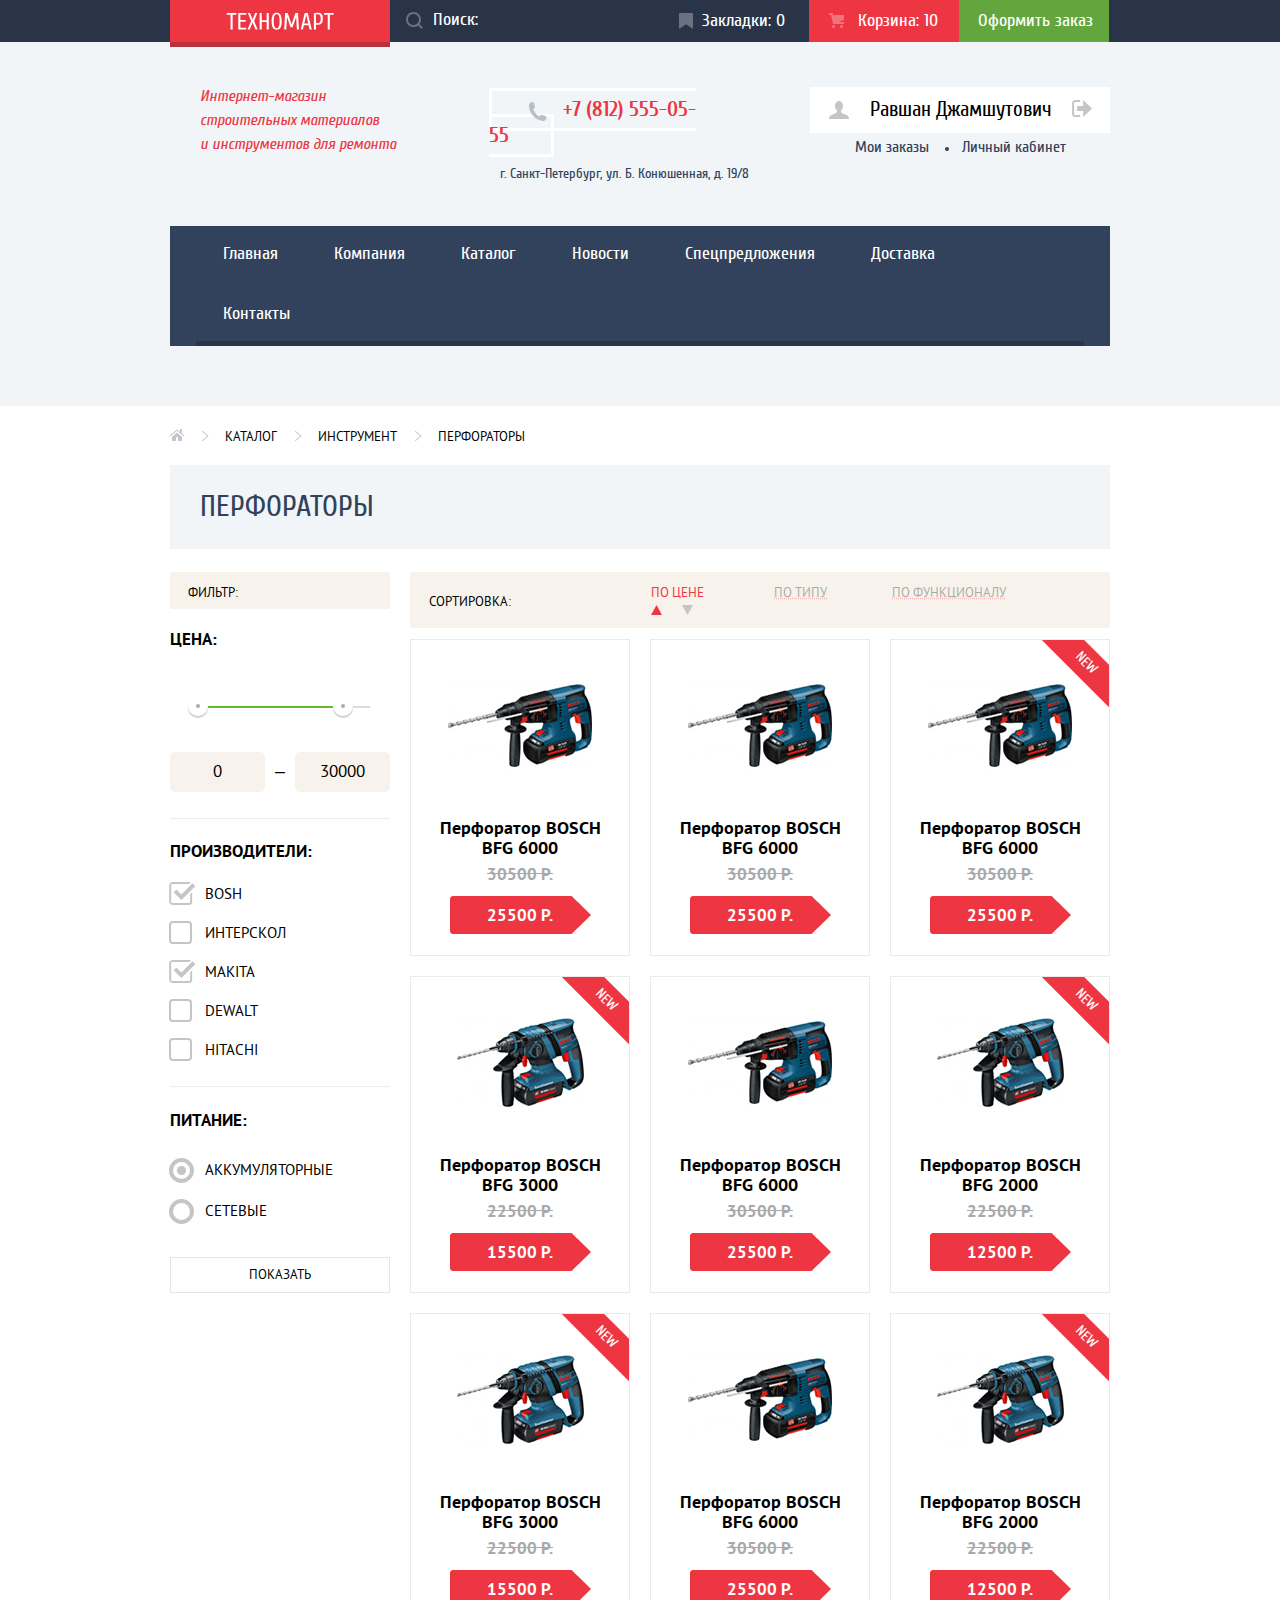
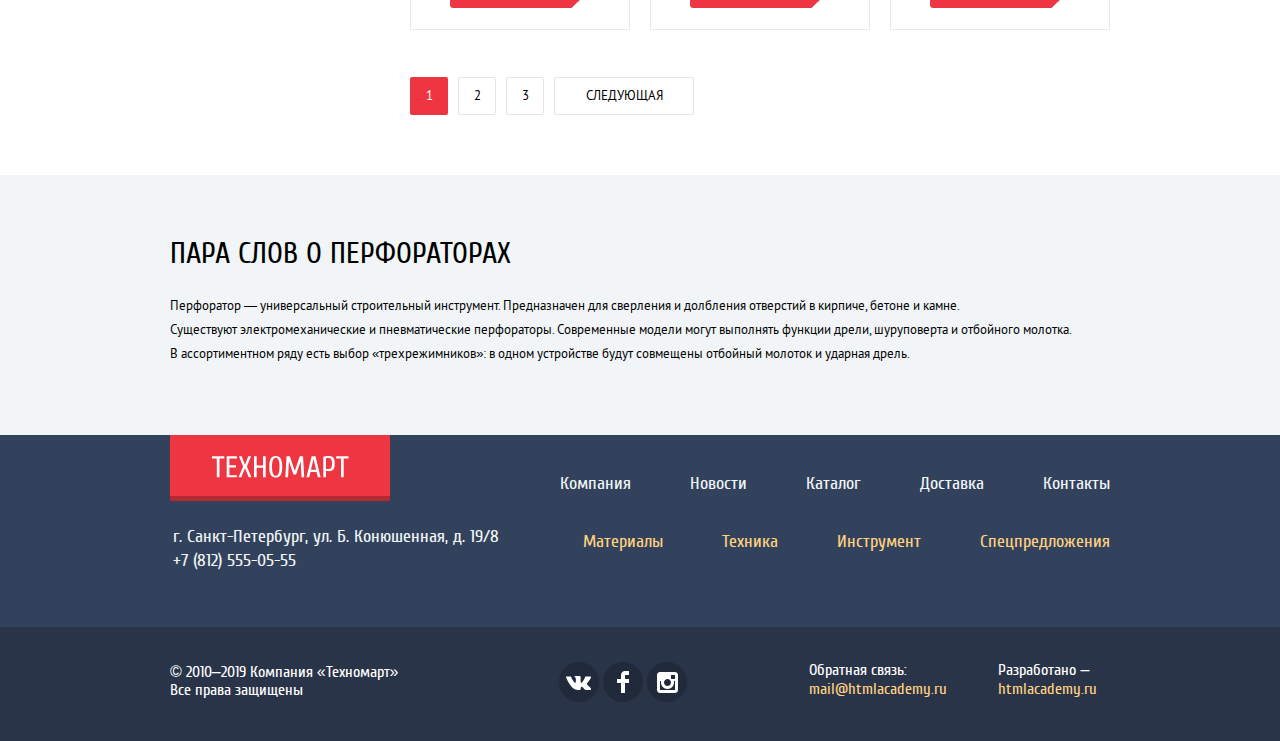
==== commit b333d91f: "Изменены названия изображений и файлов" ====
--- a/perforators.html
+++ b/perforators.html
@@ -603,6 +603,6 @@
         </svg>
       </button>
     </section>
-    <script src="js/popupCart.min.js"></script>
+    <script src="js/modalcart.min.js"></script>
   </body>
 </html>
--- a/css/style.min.css
+++ b/css/style.min.css
@@ -1,2 +1 @@
-@-webkit-keyframes bounce{0%{transform:translateY(-2000px)}to{transform:translateY(0)}}@keyframes bounce{0%{transform:translateY(-2000px)}to{transform:translateY(0)}}@-webkit-keyframes shake{0%,to{transform:translateX(0)}20%,40%,60%,80%{transform:translateX(10px)}10%,30%,50%,70%,90%{transform:translateX(-10px)}}@keyframes shake{0%,to{transform:translateX(0)}20%,40%,60%,80%{transform:translateX(10px)}10%,30%,50%,70%,90%{transform:translateX(-10px)}}@font-face{font-family:'Cuprum';font-style:normal;font-weight:400;font-display:swap;src:local('Cuprum Regular'),local('Cuprum-Regular'),url(../fonts/cuprum.woff2) format('woff2'),url(../fonts/cuprum.woff) format('woff')}@font-face{font-family:'Cuprum';font-style:normal;font-weight:700;font-display:swap;src:local('Cuprum Bold'),local('Cuprum-Bold'),url(../fonts/cuprumbold.woff2) format('woff2'),url(../fonts/cuprumbold.woff) format('woff')}@font-face{font-family:'Cuprum';font-style:italic;font-weight:400;font-display:swap;src:local('Cuprum Italic'),local('Cuprum-Italic'),url(../fonts/cuprumitalic.woff2) format('woff2'),url(../fonts/cuprumitalic.woff) format('woff')}@font-face{font-family:'Cuprum';font-style:italic;font-weight:700;font-display:swap;src:local('Cuprum Bold Italic'),local('Cuprum-BoldItalic'),url(../fonts/cuprumbolditalic.woff2) format('woff2'),url(../fonts/cuprumbolditalic.woff) format('woff')}@font-face{font-family:'PT Sans';font-style:normal;font-weight:400;font-display:swap;src:local('PT Sans'),local('PTSans-Regular'),url(../fonts/ptsans.woff2) format('woff2'),url(../fonts/ptsans.woff) format('woff')}@font-face{font-family:'PT Sans';font-style:normal;font-weight:700;font-display:swap;src:local('PT Sans Bold'),local('PTSans-Bold'),url(../fonts/ptsansbold.woff2) format('woff2'),url(../fonts/ptsansbold.woff) format('woff')}:root{--basic-white: #fff;--basic-extra-grey: rgba(255, 255, 255, 0.3);--basic-black: #000;--basic-extra-white: rgba(0, 0, 0, 0.0001);--basic-neutral: #f1f5f7;--basic-extra-light: #F3F7F9;--basic-light-grey: #EAEAEA;--basic-dark-silver: #32425C;--basic-extra-red: #EE3643;--basic-purple: #DC91D8;--basic-blue:#3BBCE3;--basic-light-blue: #f2f6f8;--basic-light-blue: #F1F5F7;--basic-dark-blue: #32425C;--basic-darker-blue: #293449;--basic-green: #63A63E;--basic-light-green: #8ED78F;--basic-light-yellow: #FFC047;--basic-dark-yellow: #FFBF47;--basic-light-golden: #FFD180;--basic-lighter-golden: #FFDA96;--basic-light-brown: #a87751;--basic-beige: #F9F5F0;--basic-extra-beige: #F7F3EC;--basic-extra-dark-blue: #E5E5E5;--basic-grey: #3D546F;--basic-social: #212A3A;--basic-button-shadow: #367315;--special-white: rgba(255, 255, 255, 0.5);--special-extra-white: rgba(0, 0, 0, 0.15);--special-dark-blue: #1D2739;--special-darker-blue: #161D29;--special-extra-blue: #405069;--special-dark-red: #CA2C37;--special-darker-red: #BA2732;--special-greylight: #C5C5C5;--special-extra-greylight: rgba(197, 197, 197, 0.3);--special-greydark: rgba(169, 169, 169, 0.3);--special-greydarker: #a9a9a9;--special-dark-green: #5FBB2D;--special-darker-green: #518534;--home-icon-color: #C1C6CE;--b-feedback-button: #F4F4F4;--b-modal-buttons: #f1f1f1;--placeholder-color: #A9A9A9;--logo-shadow: #B6343D;--scale-b: #D7DCDE;--toggle-b: #ABABAB;--toggle-shadow: #cfcfcf;--radio-hover: #B5B5B5;--extra-font: "PT Sans", sans-serif, Tahoma}*,::after,::before{box-sizing:border-box}body{min-width:940px;min-height:100%;display:grid;grid-template-rows:-webkit-min-content 1fr -webkit-min-content;grid-template-rows:min-content 1fr min-content;align-content:start;margin:0;padding:0;font-family:"Cuprum",sans-serif,Arial;font-style:normal;font-weight:400;font-size:18px;line-height:24px;color:var(--basic-white);background-color:var(--basic-white)}html{height:100%}a{text-decoration:none}img{max-width:100%;height:auto}.visually-hidden{position:absolute;clip:rect(0 0 0 0);width:1px;height:1px;margin:-1px}.container{width:960px;margin:0 auto;padding:0 10px}.main-header{background-color:var(--basic-light-blue);padding-bottom:60px}.header-row-container{background-color:var(--basic-darker-blue)}.header-inner-wrap{display:flex;flex-wrap:wrap}.main-header-logo{color:var(--basic-white);pointer-events:none;text-align:center;background-color:var(--basic-extra-red);box-shadow:0 5px 0 var(--logo-shadow);width:220px;padding:12px 56px 5px;margin-bottom:auto;vertical-align:middle}.logo-img{width:108px;height:18px}.inner-row-container{display:flex;flex-wrap:wrap;width:720px}.search-form{display:flex;justify-content:start;margin-bottom:auto}.search-field{background-color:var(--basic-darker-blue);border:0;width:228px;outline:0;outline-offset:0;order:1}.search-field::-webkit-input-placeholder{color:var(--basic-white);font-family:"Cuprum",sans-serif,Arial;font-style:normal;font-weight:400;font-size:18px}.search-field::-moz-placeholder{color:var(--basic-white);font-family:"Cuprum",sans-serif,Arial;font-style:normal;font-weight:400;font-size:18px}.search-field::placeholder{color:var(--basic-white);font-family:"Cuprum",sans-serif,Arial;font-style:normal;font-weight:400;font-size:18px}.search-field:active{background-color:var(--basic-white);color:var(--basic-black)}.search-field:focus{background-color:var(--basic-white);color:var(--basic-black)}.search-icon-container{padding:12px 8px 5px 16px}.search-icon{fill:var(--basic-white);opacity:.3}.bookmarks:hover::before,.cart:hover::before,.search-icon:hover{opacity:1}.search-field:active+.search-icon-container,.search-field:focus+.search-icon-container{background-color:var(--basic-white)}.search-field:hover+.search-icon-container .search-icon{fill:var(--basic-white);opacity:1}.search-field:active+.search-icon-container .search-icon,.search-field:focus+.search-icon-container .search-icon{fill:var(--basic-extra-red);opacity:1}.perforators-header-logo{pointer-events:all}.bookmarks,.cart{color:var(--basic-white);overflow-wrap:break-word;width:150px;position:relative;margin-bottom:auto}.bookmarks{padding:9px 6px 9px 43px}.cart{padding:9px 8px 9px 49px}.b-catalog-cart{background-color:var(--basic-extra-red)}.bookmarks::before,.cart::before{content:"";position:absolute;top:13px;background-repeat:no-repeat;background-position:0 0;opacity:.3}.bookmarks::before{width:14px;height:16px;left:20px;background-image:url(/img/icon-bookmark.svg)}.cart::before{width:15px;height:15px;left:26px;background-image:url(/img/icon-cart.svg)}.b-catalog-cart::before{left:20px}.bookmarks:active::before,.cart:active::before{opacity:.3}.bookmarks:active,.cart:active{background-color:var(--special-darker-blue);color:var(--special-white)}.b-catalog-cart:active,.private-wrap:hover::before{background-color:var(--basic-extra-red)}.ordering{width:150px;padding:9px 16px 9px 19px;margin-bottom:auto;color:var(--basic-white);overflow-wrap:break-word;background-color:var(--basic-green)}.ordering:hover{background-color:var(--special-dark-green)}.ordering:active{color:var(--special-white)}.header-inner-container{display:flex;margin-bottom:40px}.site-description-text{width:235px;padding-top:42px;padding-left:30px;margin:0 85px 0 0;font-style:italic;font-size:16px;line-height:24px;color:var(--basic-extra-red)}.header-contacts-block{padding-top:55px;margin-right:70px}.header-contacts-block-catalog{margin-right:50px}.header-contacts-phone{color:var(--basic-extra-red);font-weight:700;font-size:21px;border:3px solid var(--basic-white);padding:6px 42px 7px 71px;position:relative}.header-contacts-phone::before,.private-wrap::before{content:"";position:absolute;background-position:0 0;background-repeat:no-repeat}.header-contacts-phone::before{width:19px;height:19px;top:11px;left:36px;background-image:url(../img/icon-phone.svg)}.header-address{color:var(--basic-dark-blue);font-size:14px;text-align:center;margin:13px 0 0}.header-fields{display:flex;align-items:flex-start;padding-top:44px;width:280px}.login-field,.registration-field{color:var(--basic-black);font-size:21px;background-color:var(--basic-white);overflow-wrap:break-word}.login-field{width:121px;margin-right:10px;padding:12px 27px 12px 19px}.registration-field{width:150px;padding:12px 24px}.login-field:hover,.registration-field:hover{color:var(--basic-extra-red)}.login-field:active,.registration-field:active{color:var(--special-greylight)}.login-field:hover .login-icon,.login-icon:hover{fill:var(--basic-grey)}.login-field:active .login-icon,.login-icon,.login-icon:active{fill:var(--special-greylight)}.private-block{background-color:var(--basic-white);width:300px;display:flex;justify-content:center;align-items:center;margin-top:45px;margin-bottom:5px;padding-top:10px;padding-bottom:7px}.private-name-wrap{display:flex;margin-right:20px}.private-name{margin:0;padding:0;font-size:21px;font-weight:400}.user-icon-container{padding-right:21px;padding-top:4px}.user-icon{fill:var(--special-greylight);width:20px;height:18px}.logout-icon:hover,.private-name-wrap:hover .user-icon{fill:var(--basic-grey)}.exit-button,.private-name{color:var(--basic-black)}.logout-icon,.logout-icon:active,.private-name-wrap:active .user-icon{fill:var(--special-greylight)}.private-wrap{position:relative;display:flex;justify-content:center}.private-wrap:active::before{background-color:var(--special-greylight)}.private-wrap::before{width:4px;height:4px;top:50%;left:135px;border-radius:50%;background-color:var(--basic-dark-blue);background-size:4px 4px}.my-orders{margin-right:33px}.my-orders,.private-office{color:var(--basic-dark-blue);font-size:16px;line-height:18px}.my-orders:hover,.private-office:hover{color:var(--basic-extra-red)}.exit-button:active,.my-orders:active,.private-name:active,.private-office:active{color:var(--special-greylight)}.main-navigation{background-color:var(--basic-dark-silver);padding:0 26px;width:940px}.site-navigation{list-style:none;margin:0;padding:0;display:flex;justify-content:start;align-items:center;flex-wrap:wrap;box-shadow:inset 0 -5px 0 var(--basic-darker-blue)}.site-navigation-link{color:var(--basic-white);text-align:center;display:inline-block;padding:16px 29px 20px 27px;vertical-align:middle;overflow-wrap:break-word}.site-navigation-link:hover{background-color:var(--basic-darker-blue)}.site-navigation-link:active{opacity:.5}.navigation-link-index{pointer-events:none}.offers{display:grid;grid-template-columns:repeat(3,300px);grid-template-rows:repeat(3,1fr);gap:20px;margin:59px auto 58px}.offers>:nth-child(1){-ms-grid-row:1;-ms-grid-column:1}.offers>:nth-child(2){-ms-grid-row:1;-ms-grid-column:3}.offers>:nth-child(3){-ms-grid-row:1;-ms-grid-column:5}.offers>:nth-child(4){-ms-grid-row:3;-ms-grid-column:1}.offers>:nth-child(5){-ms-grid-row:3;-ms-grid-column:3}.offers>:nth-child(6){-ms-grid-row:3;-ms-grid-column:5}.offers>:nth-child(7){-ms-grid-row:5;-ms-grid-column:1}.offers>:nth-child(8){-ms-grid-row:5;-ms-grid-column:3}.offers>:nth-child(9){-ms-grid-row:5;-ms-grid-column:5}.offer-item{font-weight:700;font-size:24px;line-height:30px;display:flex;flex-direction:column;justify-content:space-between;padding:20px 23px 21px;background-repeat:no-repeat}.new{overflow:hidden;position:relative}.offer-item:first-of-type{background-color:var(--basic-dark-yellow);background-image:url(../img/icon-1.svg);background-size:44px 65px;background-position:213px 31px;-ms-grid-column:1;-ms-grid-column-span:1;grid-column:1/2;-ms-grid-row:1;-ms-grid-row-span:1;grid-row:1/2}.offer-item:nth-of-type(2){background-color:var(--basic-blue);background-image:url(../img/icon-2.svg);background-size:75px 61px;background-position:194px 34px;-ms-grid-column:2;-ms-grid-column-span:1;grid-column:2/3;-ms-grid-row:1;-ms-grid-row-span:1;grid-row:1/2}.offer-item:nth-of-type(3),.offer-item:nth-of-type(4),.offer-item:nth-of-type(5){background-color:var(--basic-purple);background-image:url(../img/icon-3.svg);background-size:78px 62px;background-position:191px 31px;-ms-grid-column:3;-ms-grid-column-span:1;grid-column:3/4;-ms-grid-row:1;-ms-grid-row-span:1;grid-row:1/2}.offer-item:nth-of-type(4),.offer-item:nth-of-type(5){background-color:var(--basic-light-green);background-image:url(../img/icon-4.svg);background-size:59px 72px;background-position:196px 26px;-ms-grid-row:2;grid-row:2/3}.offer-item:nth-of-type(5){background-color:var(--basic-light-yellow);background-image:url(../img/icon-5.svg);background-size:78px 63px;background-position:191px 32px;-ms-grid-row:3;grid-row:3/4}.offer-item:nth-of-type(4n+1){background-color:var(--basic-dark-yellow)}.offer-item:nth-of-type(4n+2){background-color:var(--basic-blue)}.offer-item:nth-of-type(4n+3){background-color:var(--basic-purple)}.offer-item:nth-of-type(4n+4){background-color:var(--basic-light-green)}.offer-item:nth-of-type(4n+5){background-color:var(--basic-light-yellow)}.new::before{content:"new";position:absolute;width:100px;height:30px;display:none;text-transform:uppercase;font-family:"Cuprum",sans-serif,Arial;font-style:normal;font-weight:400;font-size:14px;text-align:center;line-height:30px;background-color:var(--basic-extra-red);background-size:100px 30px;transform:rotate(45deg) translate(136px,-152px)}.new-current::before{display:block}.offer-title{margin:0 0 14px;max-width:150px;overflow-wrap:break-word;font-size:24px}.subtitle-link{color:var(--basic-white);text-transform:uppercase;font-size:14px;text-align:center;background-color:var(--basic-extra-grey);width:135px;padding:4px 15px}.subtitle-link:hover{background-color:var(--special-extra-greylight)}.subtitle-link:active{background-color:var(--special-greydark)}.carousel{background-repeat:no-repeat;background-size:contain;background-color:var(--basic-light-brown);position:relative;-ms-grid-column:1;-ms-grid-column-span:2;grid-column:1/3;grid-row:2/-1}.carousel-controls{position:absolute;z-index:1;display:flex;justify-content:space-between;padding:0 16px;width:100%;left:0;top:50%;transform:translateY(-26%)}.next-control-button,.prev-control-button{cursor:pointer;background-color:transparent;border:0}.carousel-button{background-color:transparent;border:0}.carousel-item{display:none;width:100%;height:100%;padding:23px 24px 27px;position:relative}.carousel-item img{position:absolute;width:100%;height:auto;-o-object-fit:cover;object-fit:cover;left:0;top:0}.carousel-item.active{display:block}.b-title-wrap{width:620px;height:104px;padding-left:24px;padding-top:23px;position:absolute;left:0;top:0;background-color:rgba(0,0,0,.15);background-size:cover}.carousel-title{text-transform:uppercase;font-weight:700;font-size:36px;line-height:36px;margin:0 0 5px}.carousel-subtitle{margin:0 0 16px}.carousel-link{font-size:14px;text-transform:uppercase;color:var(--basic-white);text-align:center;background-color:var(--basic-extra-red);width:192px;padding:6px 5px 8px;position:absolute;left:24px;bottom:27px}.carousel-link:hover{background-color:var(--special-dark-red)}.carousel-link:active{background-color:var(--special-darker-red)}.buttons-wrap{position:absolute;left:295px;bottom:36px;z-index:20;display:flex;justify-content:space-between;width:30px}.carousel-button{width:10px;height:10px;border-radius:50%;border:2px solid var(--basic-white);padding:0;background-color:var(--basic-white);cursor:pointer}.carousel-button.current{background-color:var(--basic-extra-red)}.popular-products{margin-bottom:70px}.popular-producers-row,.popular-products-row{background-color:var(--basic-beige);margin-bottom:20px;padding:28px 14px 27px 28px;display:flex;align-items:center;justify-content:space-between}.popular-producers-row .section-title,.popular-products-row .section-title{margin-right:30px}.section-title{font-size:30px;font-weight:400;text-transform:uppercase;color:var(--basic-dark-blue);margin:0}.all-popular{background-color:var(--basic-extra-red);color:var(--basic-white);font-size:14px;text-transform:uppercase;text-align:center;width:192px;padding:6px 10px;flex-shrink:0}.all-popular:hover{background-color:var(--special-dark-red)}.all-popular:active{background-color:var(--special-darker-red)}.popular-list{list-style:none;margin:0;padding:0;display:grid;grid-template-columns:repeat(4,220px);gap:20px}.popular-item,.popular-item:hover .hover-buttons{display:flex;flex-direction:column;align-items:center}.popular-item{background-color:var(--basic-white);border:1px solid var(--basic-light-grey);padding:6px 18px 21px}.popular-item:hover{box-shadow:0 4px 20px var(--special-extra-white);padding-top:38px}.hover-buttons{display:none}.popular-item:hover .hover-buttons{width:100%;min-height:86px;margin-bottom:54px}.add-basket-button,.add-bookmark-button{border-radius:2px;width:135px;text-transform:uppercase;font-size:14px;line-height:18px;text-align:center}.add-basket-button{background-color:var(--basic-green);box-shadow:inset 0 -3px 0 var(--basic-button-shadow);color:var(--basic-white);padding:10px;margin-bottom:10px;position:relative}.add-basket-button:hover{background-color:var(--special-dark-green)}.add-basket-button:active{background-color:var(--special-darker-green)}.add-basket-button::before{content:url(../img/icon-cart.svg);width:15px;height:15px;position:absolute;left:25px;top:10px;opacity:.3}.add-bookmark-button{border:3px solid var(--basic-green);padding:7px 10px;color:var(--basic-dark-blue);background-color:transparent}.add-bookmark-button:active,.add-bookmark-button:hover{border:3px solid var(--basic-dark-blue)}.add-bookmark-button:active{opacity:.5}.popular-image-container{display:flex;justify-content:center;align-items:center;min-height:164px;width:100%;margin-bottom:8px}.popular-item:hover .popular-image-container{display:none}.new-popular::before{transform:translate(84px,3px) rotate(45deg)}.new-popular:hover::before{transform:translate(84px,-29px) rotate(45deg)}.popular-image-perforator{background-color:var(--basic-dark-blue)}.card-link{font-family:var(--extra-font);font-size:18px;line-height:20px;font-weight:700;color:var(--basic-black);margin-bottom:7px}.popular-product-title{margin:0;font-size:18px;text-align:center}.price-delete,.real-price{font-family:var(--extra-font);font-size:17px;text-transform:uppercase;font-weight:700}.price-delete{line-height:18px;color:var(--special-greydarker);margin-bottom:13px;margin-top:auto}.real-price{line-height:38px;color:var(--basic-white);text-align:center;background-image:url(../img/red-button.png);background-size:141px 38px;width:141px;height:38px}.popular-producers{margin-bottom:70px}.popular-producers-row .all-popular{margin-top:-2px;margin-right:5px}.producers-list{list-style:none;margin:0;padding:0;display:grid;grid-template-columns:repeat(4,220px);gap:20px}.producer-item{border:1px solid var(--basic-light-grey);height:145px;background-color:var(--basic-extra-white)}.producer-link{width:100%;height:100%;display:flex;justify-content:center;align-items:center}.producer-link:hover{box-shadow:0 4px 20px var(--special-extra-white)}.producer-link:active{opacity:.5}.services{background-color:var(--basic-neutral);padding:64px 0 0}.services-title{color:var(--basic-black);line-height:34px;margin:0 0 24px;padding:0}.services-description{width:400px;margin:0 0 73px;color:var(--basic-black);font-family:var(--extra-font);font-size:13px;line-height:22px}.slider{display:flex;padding-bottom:30px;justify-content:start;background-repeat:no-repeat}.slider-buttons-block{display:flex;flex-direction:column;margin-right:80px;position:relative}.slider-buttons-block::before{content:"";width:10px;height:279px;position:absolute;left:230px;top:-49px;background-image:url(../img/shadow-line.png);background-repeat:no-repeat;background-position:0 0;background-size:10px 279px}.slider-button{color:var(--basic-white);font-weight:700;font-size:21px;text-align:left;background-color:var(--basic-dark-blue);cursor:pointer;box-shadow:inset 0 1px 0 var(--special-extra-blue),0 1px 0 var(--basic-darker-blue);border:0;width:240px;padding:18px 22px 19px}.slider-button.active{color:var(--basic-darker-blue);pointer-events:none;background-color:var(--basic-white);box-shadow:0 1px 0 var(--basic-white),inset 0 1px 0 var(--basic-white)}.slider-button:hover{background-color:var(--basic-darker-blue)}.slider-button:active{color:var(--basic-darker-blue);background-color:var(--basic-white)}.slider-item{display:none}.slider-item.active{display:flex;flex-direction:column;width:100%;background-position:100% 19px;background-repeat:no-repeat}.slider-wrapper-delivery{background-image:url(../img/car.png)}.slider-wrapper-guarantee{background-image:url(../img/medal.png)}.slider-wrapper-credits{background-image:url(../img/money.png)}.slider-item-title{font-size:30px;font-weight:400;text-transform:uppercase;color:var(--basic-dark-blue);margin:0}.slider-item-title.credits,.slider-item-title.delivery,.slider-item-title.guarantee{margin-bottom:30px}.slider-item-description{color:var(--basic-black);font-family:var(--extra-font);font-size:13px;line-height:25px;margin:0}.slider-item-delivery{width:275px;margin-bottom:100px}.slider-item-guarantee{width:320px;margin-bottom:75px}.slider-item-credit{width:280px;margin-bottom:33px}.slider-item-link{width:195px;padding:10px;margin-bottom:79px;background-color:var(--basic-extra-red);color:var(--basic-white);font-size:14px;line-height:18px;text-transform:uppercase;text-align:center}.slider-item-link:hover{background-color:var(--special-dark-red)}.slider-item-link:active{background-color:var(--special-darker-red)}.index-columns{display:flex;justify-content:space-between;margin-bottom:70px;padding-top:70px}.about-company,.contacts{color:var(--basic-black)}.about-company{display:flex;flex-direction:column}.about-company-title{font-size:30px;font-weight:400;line-height:30px;color:var(--basic-black);margin:0 0 24px;padding:0}.about-company-text{color:var(--basic-black);font-family:var(--extra-font);font-size:13px;line-height:24px;width:460px}.about-company-text:first-of-type{margin-bottom:25px;margin-top:0}.about-company-text:nth-of-type(2){margin-bottom:0;margin-top:0}.about-company-text:nth-of-type(3){margin-bottom:5px;margin-top:0}.transport-company-list{list-style:none;margin:0 0 6px;padding:0}.transport-company-item{position:relative;padding-left:40px;margin-bottom:12px}.transport-company-item::before{content:"";position:absolute;width:25px;height:2px;left:0;top:11px;background-color:var(--basic-extra-red)}.more-about-company{background-color:var(--basic-extra-red);color:var(--basic-white);font-size:14px;text-transform:uppercase;text-align:center;width:220px;padding:9px 10px 5px}.more-about-company:hover{background-color:var(--special-dark-red)}.more-about-company:active{background-color:var(--special-darker-red)}.contacts{display:flex;flex-direction:column;-ms-grid-column-span:-1;grid-column-end:-1;padding-top:5px}.contacts-title{color:var(--basic-black);font-weight:400;margin:0 0 24px;padding:0}.contacts-text{font-family:var(--extra-font);font-size:13px;line-height:24px;width:181px;margin:0 0 33px}.contacts-map{margin-bottom:18px}.contacts-help-field{width:300px;padding:9px 10px 5px;background-color:var(--basic-extra-red);color:var(--basic-white);font-size:14px;text-transform:uppercase;text-align:center}.contacts-help-field:hover{background-color:var(--special-dark-red)}.contacts-help-field:active{background-color:var(--special-darker-red)}.breadcrumbs{margin:18px auto 17px;padding:0;list-style:none;display:flex;flex-wrap:wrap;justify-content:start;width:940px}.breadcrumbs-item{position:relative;margin-right:41px}.breadcrumbs-item::after{content:url(../img/icon-right-small.svg);width:8px;height:12px;position:absolute;top:1px;right:-25px}.breadcrumbs-item:last-child{margin-right:0}.breadcrumbs-current::after{display:none}.breadcrumbs-link{font-family:var(--extra-font);font-size:13px;line-height:18px;color:var(--basic-black);text-transform:uppercase}.filters-title{line-height:18px}.filters-title,.sorting-item,.sorting-title{text-transform:uppercase}.pagination-link,.sorting-item,.sorting-title{font-family:var(--extra-font);font-size:13px;line-height:18px;color:var(--basic-black)}.home-icon{fill:var(--home-icon-color)}.catalog-title-wrap{background-color:var(--basic-light-blue);padding:30px;margin-bottom:23px;width:940px}.catalog-wrapper{display:grid;grid-template-columns:220px repeat(3,1fr);grid-template-rows:47px;gap:20px}.catalog-wrapper>:nth-child(1){-ms-grid-row:1;-ms-grid-column:1}.catalog-wrapper>:nth-child(2){-ms-grid-row:1;-ms-grid-column:3}.catalog-wrapper>:nth-child(3){-ms-grid-row:1;-ms-grid-column:5}.catalog-wrapper>:nth-child(4){-ms-grid-row:1;-ms-grid-column:7}.filters{color:var(--basic-black)}.filters-title-container{width:220px;padding:12px 18px 7px;margin-bottom:18px;background-color:var(--basic-extra-beige)}.filters-title{padding:0;margin:0;font-family:var(--extra-font);font-size:13px;font-weight:400;color:var(--basic-black)}.filter-item{margin:0;padding:0;border:0;width:220px}.filter-item::after{content:"";display:block;width:220px;height:1px;background-color:var(--special-greylight);opacity:.3}.price-range{margin-bottom:20px}.filter-legend{color:var(--basic-black);font-family:var(--extra-font);font-size:17px;font-weight:700;text-transform:uppercase}.range-filter{width:220px;margin-top:16px;margin-bottom:26px}.range-controls{width:220px;height:80px;margin-bottom:5px;padding-top:39px;padding-left:20px;padding-right:20px;position:relative;background-image:url(../img/Bitmap.png);background-size:220px 80px}.bar,.scale{height:2px;background-color:var(--scale-b)}.bar{width:84%;background-color:var(--special-dark-green)}.toggle{position:absolute;left:0;top:29px;width:20px;height:20px;padding:0;border:8px solid var(--basic-white);border-radius:50px;cursor:pointer;background-color:var(--toggle-b);box-shadow:0 2px 1px var(--toggle-shadow)}.toggle-min{left:18px}.toggle-max{left:163px}.number-field{font-family:var(--extra-font);font-size:17px;font-weight:400;text-transform:uppercase;color:var(--basic-black);text-align:center;background-color:var(--basic-extra-beige);width:95px;border:0;border-radius:5px;padding:10px}.number-field-min{margin-right:5px}.number-field-max{margin-left:5px}.checkbox-producers{margin-bottom:12px}.checkbox-list{margin:19px 0 24px;padding:0;list-style:none}.checkbox-item{font-family:var(--extra-font);font-size:15px;text-transform:uppercase;font-weight:400;margin-bottom:15px;padding-left:35px}.checkbox-item label,.radio-item label{position:relative;display:block;cursor:pointer;-webkit-user-select:none;-moz-user-select:none;user-select:none}.checkbox-input+label::before{content:"";position:absolute;left:-36px;width:23px;height:23px;border:2px solid var(--special-greylight);border-radius:4px}.checkbox-item:hover label::before{border:2px solid var(--radio-hover)}.checkbox-input:disabled+label,.radio-input:disabled+label{opacity:.4}.checkbox-input:disabled+label::before{border:2px solid var(--radio-hover);opacity:.3}.checkbox-input:checked+label::before{width:27px;border:0;background-image:url(../img/checkbox-on.svg)}.checkbox-input:checked:disabled+label::before{width:27px;border:0;background-image:url(../img/checkbox-on-darker.svg)}.checkbox-item:hover .checkbox-input:checked+label::before{width:27px;border:0;background-image:url(../img/checkbox-on-darker.svg)}.checkbox-input:focus+label::before,.radio-input:focus+label::before{outline:1px solid}.radio-batteries{margin-top:21px;margin-bottom:17px}.radio-batteries::after{display:none}.radio-batteries .filter-legend{margin-bottom:26px}.radio-list{padding:0;margin:0;list-style:none}.radio-item{font-family:var(--extra-font);font-size:15px;text-transform:uppercase;font-weight:400;margin-bottom:17px;padding-left:35px}.radio-input+label::before{content:"";position:absolute;left:-36px;width:25px;height:25px;border:4px solid var(--special-greylight);border-radius:50%}.radio-item:hover label::before{border:4px solid var(--radio-hover)}.radio-input:disabled+label::before{border:4px solid var(--radio-hover);opacity:.3}.radio-input:checked+label::after{content:"";position:absolute;top:8px;left:-28px;width:9px;height:9px;border-radius:50%;background-color:var(--special-greylight)}.radio-input:checked:disabled+label::after{opacity:.3}.radio-item:hover label::after{background-color:var(--radio-hover)}.filter-button{font-family:var(--extra-font);font-size:13px;text-transform:uppercase;font-weight:400;background-color:var(--basic-white);cursor:pointer;width:220px;border:1px solid var(--basic-extra-dark-blue);padding:10px 12px}.sorting{background-color:var(--basic-extra-beige);grid-column:2/-1;display:flex;align-items:center;padding:12px 17px 8px 19px;margin-bottom:auto}.sorting-title-wrap{margin-right:140px}.sorting-title{font-weight:400;margin:0}.sorting-block{display:flex;flex-wrap:wrap}.sorting-item.price{margin-right:70px}.sorting-item.type{margin-right:65px}.sorting-item.functionality{margin-right:47px}.sorting-item:not(.sorting-item-dir){color:var(--basic-black);opacity:.3;-webkit-text-decoration:underline dotted var(--basic-extra-red);text-decoration:underline dotted var(--basic-extra-red)}.sorting-item:hover:not(.sorting-item-dir){color:var(--basic-black);opacity:1;-webkit-text-decoration:underline solid var(--basic-extra-red);text-decoration:underline solid var(--basic-extra-red)}.sorting-item.active:not(.sorting-item-dir){color:var(--basic-extra-red);opacity:1;pointer-events:none;text-decoration:none}.dir-arrows-wrap{display:flex;justify-content:space-between;width:42px}.icon-dir{fill:var(--special-greylight)}.icon-dir.active{fill:var(--basic-extra-red);pointer-events:none}.icon-dir-down{transform:rotate(180deg)}.icon-dir:hover{fill:var(--basic-black)}.perforators-catalog-section{grid-column:2/-1}.perforators-list{list-style:none;margin-bottom:47px;margin-top:0;padding:0;display:grid;gap:20px;grid-template-columns:repeat(3,1fr)}.perforator-item{border:1px solid var(--basic-light-grey);display:flex;flex-direction:column;align-items:center;flex-wrap:wrap;padding:22px 15px 21px;background-color:var(--basic-white)}.perforator-item:hover{box-shadow:0 4px 20px var(--special-extra-white);padding-top:38px}.catalog-img-wrap,.perforator-item:hover .hover-buttons{display:flex;justify-content:center;align-items:center;width:100%}.perforator-item:hover .hover-buttons{flex-direction:column;margin-bottom:54px;min-height:86px}.perforator-item:hover .catalog-img-wrap{display:none}.new-catalog-perforators::before{transform:translate(86px,-14px) rotate(45deg)}.new-catalog-perforators:hover::before{transform:translate(86px,-30px) rotate(45deg)}.catalog-img-wrap{min-height:128px;margin-bottom:28px}.card-title{font-family:var(--extra-font);font-weight:700;font-size:18px;text-align:center;margin:0}.pagination{list-style:none;margin:0 0 60px;padding-left:0;display:flex}.pagination-link{border:1px solid var(--basic-extra-dark-blue);border-radius:2px;margin:0 10px 0 0;width:38px;height:38px;display:flex;align-items:center;justify-content:center;text-transform:none;background-color:var(--basic-white)}.pagination-link.active{border:0;text-transform:none;color:var(--basic-white);background-color:var(--basic-extra-red)}.pagination-link.active:hover{border:0}.pagination-link:hover{border:1px solid var(--special-greylight)}.pagination-link:active{border:1px solid var(--basic-extra-red)}.pagination-next{display:flex;width:140px;height:38px;text-transform:uppercase}.desc-products{background-color:var(--basic-neutral);padding-top:64px}.desc-products-title{color:var(--basic-black);text-transform:uppercase;font-size:30px;line-height:30px;font-weight:400;margin:0 0 25px}.desc-products-text{font-family:var(--extra-font);font-size:13px;line-height:24px;color:var(--basic-black);width:908px;margin:0;padding:0 0 69px}.main-footer{background-color:var(--basic-dark-blue)}.main-footer-wrap{display:flex;justify-content:space-between;padding-bottom:54px}.main-footer-container{width:330px;margin-right:60px}.footer-logo{display:inline-block;vertical-align:middle;width:220px;margin-bottom:24px;padding:20px 41px 16px;color:var(--basic-white);pointer-events:none;text-align:center;background-color:var(--basic-extra-red);background-size:220px 68px;box-shadow:inset 0 -5px 0 rgba(0,0,0,.24)}.perforators-footer-logo{pointer-events:all}.footer-logo-img{width:138px;height:23px}.footer-contacts-block{color:var(--basic-light-blue);width:330px;padding-left:3px}.footer-address{margin:0}.footer-navigation-link.white,.footer-phone{color:var(--basic-light-blue)}.footer-navigations-wrapper{display:flex;flex-direction:column;padding-top:35px}.footer-navigation{list-style:none;margin:0 -59px 0 auto;padding:0;display:flex;flex-wrap:wrap}.footer-navigation-item{margin-right:59px;padding-bottom:5px}.footer-navigation-white{margin-bottom:29px;padding-top:2px}.footer-navigation-link.gold{color:var(--basic-light-golden)}.footer-navigation-link.gold:hover,.footer-navigation-link.white:hover{text-decoration:underline}.footer-navigation-link.gold:active,.footer-navigation-link.white:active{opacity:.5;text-decoration:none}.footer-inner-block{background-color:var(--basic-darker-blue)}.down-row-wrap{display:flex;padding-bottom:35px}.copyright{font-size:16px;line-height:18px;margin:36px 161px 0 0;flex-shrink:0}.socials-list{list-style:none;padding:0;margin:35px 118px 0 0;display:flex;flex-wrap:wrap}.social-item{margin-right:4px;margin-bottom:4px}.social-button{color:var(--basic-white);background-color:var(--basic-social);width:40px;height:40px;display:flex;justify-content:center;align-items:center;border-radius:50%}.fb-icon,.inst-icon,.vk-icon{fill:var(--basic-white)}.social-button:active,.social-button:hover{background-color:var(--basic-extra-red)}.feedback-wrap{display:flex;flex-shrink:0}.feedback-block{margin-right:51px}.develop,.feedback-block{font-size:16px;line-height:20px;display:flex;flex-direction:column;margin-top:33px}.develop-site,.feedback-block-email{color:var(--basic-light-golden);font-size:16px;line-height:18px}.develop-site:hover,.feedback-block-email:hover{text-decoration:underline}.develop-site:active,.feedback-block-email:active{text-decoration:none;color:var(--basic-extra-red)}.modal{position:fixed;top:0;right:0;bottom:0;left:0;margin:auto;color:var(--basic-black);background-color:var(--basic-white)}.modal-close{position:absolute;border:0;top:20px;right:17px;width:21px;height:21px;cursor:pointer;background-color:transparent}.modal-map{width:943px;height:449px;z-index:100;display:none;box-shadow:var(--special-extra-white)}.modal-feedback::before,.modal-map::before{content:"";position:absolute;height:7px;top:0;left:0}.modal-map::before{width:943px;background-color:var(--basic-extra-red);background-size:943px 7px}.modal-feedback{width:620px;height:430px;padding-top:46px;z-index:200;display:none;box-shadow:0 4px 20px var(--special-extra-white),0 20px 40px rgba(0,0,0,.75)}.modal-feedback::before{width:620px;background-image:url(../img/b-red-line.png);background-size:620px 7px}.feedback-forms{width:620px;display:flex;flex-direction:column;align-items:center}.feedback-contacts-flex{display:flex;flex-direction:row;margin-bottom:13px}.name-field-wrap{margin-right:20px}.feedback-area-wrap{margin-bottom:30px}.email-label,.feedback-area-label,.name-label{color:var(--basic-black);display:inline-block;vertical-align:middle;margin-bottom:11px}.email-field,.feedback-area,.name-field{border:2px solid var(--special-greylight);border-radius:2px;padding-left:12px}.email-field,.name-field{width:220px;height:38px}.email-field::-webkit-input-placeholder,.feedback-area::-webkit-input-placeholder,.name-field::-webkit-input-placeholder{font-family:var(--extra-font);font-weight:400;font-size:13px;line-height:24px;color:var(--placeholder-color)}.email-field::-moz-placeholder,.feedback-area::-moz-placeholder,.name-field::-moz-placeholder{font-family:var(--extra-font);font-weight:400;font-size:13px;line-height:24px;color:var(--placeholder-color)}.email-field::placeholder,.feedback-area::placeholder,.name-field::placeholder{font-family:var(--extra-font);font-weight:400;font-size:13px;line-height:24px;color:var(--placeholder-color)}.feedback-area{width:460px;height:114px;padding-top:6px;resize:none}.b-feedback-button{width:620px;height:112px;display:flex;justify-content:center;align-items:center;background-color:var(--b-feedback-button);background-size:620px 112px}.modal-cart::before,.modal-send{background-color:var(--basic-extra-red)}.modal-send{color:var(--basic-white);font-size:14px;font-weight:400;text-transform:uppercase;display:flex;justify-content:center;align-items:center;width:460px;border:0;padding:10px;cursor:pointer}.modal-send:hover{background-color:var(--special-dark-red)}.modal-send:active{background-color:var(--special-darker-red)}.modal-cart{width:620px;height:282px;padding-top:55px;z-index:200;display:none}.modal-cart::before{content:"";position:absolute;width:620px;height:7px;left:0;top:0;background-size:620px 7px}.modal-upper-wrap{display:flex;align-items:center;justify-content:center;margin-bottom:42px}.icon-mark-span{display:block;margin-right:30px}.add-success{font-size:24px;font-weight:700}.modal-lower-wrap{display:flex;justify-content:center;align-items:center;width:620px;height:112px;background-color:var(--b-modal-buttons)}.modal-close-button,.ordering-modal-link{width:192px;margin-right:10px;padding:8px 10px;color:var(--basic-white);text-align:center;font-size:14px;text-transform:uppercase;background-color:var(--basic-extra-red)}.ordering-modal-link:hover{background-color:var(--special-dark-red)}.ordering-modal-link:active{background-color:var(--special-darker-red)}.modal-close-button{border:0;cursor:pointer;color:var(--basic-black);line-height:24px;background-color:var(--basic-white)}.modal-close-button:active,.modal-close-button:hover{background-color:var(--basic-extra-dark-blue)}.modal-close-button:active{opacity:.7}.modal-show{display:block;-webkit-animation:bounce .6s;animation:bounce .6s}.modal-error{-webkit-animation:shake .6s;animation:shake .6s}
-@-webkit-keyframes bounce{0%{transform:translateY(-2000px)}to{transform:translateY(0)}}@keyframes bounce{0%{transform:translateY(-2000px)}to{transform:translateY(0)}}@-webkit-keyframes shake{0%,to{transform:translateX(0)}20%,40%,60%,80%{transform:translateX(10px)}10%,30%,50%,70%,90%{transform:translateX(-10px)}}@keyframes shake{0%,to{transform:translateX(0)}20%,40%,60%,80%{transform:translateX(10px)}10%,30%,50%,70%,90%{transform:translateX(-10px)}}@font-face{font-family:'Cuprum';font-style:normal;font-weight:400;font-display:swap;src:local('Cuprum Regular'),local('Cuprum-Regular'),url(../fonts/cuprum.woff2) format('woff2'),url(../fonts/cuprum.woff) format('woff')}@font-face{font-family:'Cuprum';font-style:normal;font-weight:700;font-display:swap;src:local('Cuprum Bold'),local('Cuprum-Bold'),url(../fonts/cuprumbold.woff2) format('woff2'),url(../fonts/cuprumbold.woff) format('woff')}@font-face{font-family:'Cuprum';font-style:italic;font-weight:400;font-display:swap;src:local('Cuprum Italic'),local('Cuprum-Italic'),url(../fonts/cuprumitalic.woff2) format('woff2'),url(../fonts/cuprumitalic.woff) format('woff')}@font-face{font-family:'Cuprum';font-style:italic;font-weight:700;font-display:swap;src:local('Cuprum Bold Italic'),local('Cuprum-BoldItalic'),url(../fonts/cuprumbolditalic.woff2) format('woff2'),url(../fonts/cuprumbolditalic.woff) format('woff')}@font-face{font-family:'PT Sans';font-style:normal;font-weight:400;font-display:swap;src:local('PT Sans'),local('PTSans-Regular'),url(../fonts/ptsans.woff2) format('woff2'),url(../fonts/ptsans.woff) format('woff')}@font-face{font-family:'PT Sans';font-style:normal;font-weight:700;font-display:swap;src:local('PT Sans Bold'),local('PTSans-Bold'),url(../fonts/ptsansbold.woff2) format('woff2'),url(../fonts/ptsansbold.woff) format('woff')}:root{--basic-white: #fff;--basic-extra-grey: rgba(255, 255, 255, 0.3);--basic-black: #000;--basic-extra-white: rgba(0, 0, 0, 0.0001);--basic-neutral: #f1f5f7;--basic-extra-light: #F3F7F9;--basic-light-grey: #EAEAEA;--basic-dark-silver: #32425C;--basic-extra-red: #EE3643;--basic-purple: #DC91D8;--basic-blue:#3BBCE3;--basic-light-blue: #f2f6f8;--basic-light-blue: #F1F5F7;--basic-dark-blue: #32425C;--basic-darker-blue: #293449;--basic-green: #63A63E;--basic-light-green: #8ED78F;--basic-light-yellow: #FFC047;--basic-dark-yellow: #FFBF47;--basic-light-golden: #FFD180;--basic-lighter-golden: #FFDA96;--basic-light-brown: #a87751;--basic-beige: #F9F5F0;--basic-extra-beige: #F7F3EC;--basic-extra-dark-blue: #E5E5E5;--basic-grey: #3D546F;--basic-social: #212A3A;--basic-button-shadow: #367315;--special-white: rgba(255, 255, 255, 0.5);--special-extra-white: rgba(0, 0, 0, 0.15);--special-dark-blue: #1D2739;--special-darker-blue: #161D29;--special-extra-blue: #405069;--special-dark-red: #CA2C37;--special-darker-red: #BA2732;--special-greylight: #C5C5C5;--special-extra-greylight: rgba(197, 197, 197, 0.3);--special-greydark: rgba(169, 169, 169, 0.3);--special-greydarker: #a9a9a9;--special-dark-green: #5FBB2D;--special-darker-green: #518534;--home-icon-color: #C1C6CE;--b-feedback-button: #F4F4F4;--b-modal-buttons: #f1f1f1;--placeholder-color: #A9A9A9;--logo-shadow: #B6343D;--scale-b: #D7DCDE;--toggle-b: #ABABAB;--toggle-shadow: #cfcfcf;--radio-hover: #B5B5B5;--extra-font: "PT Sans", sans-serif, Tahoma}*,::after,::before{box-sizing:border-box}body{min-width:940px;min-height:100%;display:grid;grid-template-rows:-webkit-min-content 1fr -webkit-min-content;grid-template-rows:min-content 1fr min-content;align-content:start;margin:0;padding:0;font-family:"Cuprum",sans-serif,Arial;font-style:normal;font-weight:400;font-size:18px;line-height:24px;color:var(--basic-white);background-color:var(--basic-white)}html{height:100%}a{text-decoration:none}img{max-width:100%;height:auto}.visually-hidden{position:absolute;clip:rect(0 0 0 0);width:1px;height:1px;margin:-1px}.container{width:960px;margin:0 auto;padding:0 10px}.main-header{background-color:var(--basic-light-blue);padding-bottom:60px}.header-row-container{background-color:var(--basic-darker-blue)}.header-inner-wrap{display:flex;flex-wrap:wrap}.main-header-logo{color:var(--basic-white);pointer-events:none;text-align:center;background-color:var(--basic-extra-red);box-shadow:0 5px 0 var(--logo-shadow);width:220px;padding:12px 56px 5px;margin-bottom:auto;vertical-align:middle}.logo-img{width:108px;height:18px}.inner-row-container{display:flex;flex-wrap:wrap;width:720px}.search-form{display:flex;justify-content:start;margin-bottom:auto}.search-field{background-color:var(--basic-darker-blue);border:0;width:228px;outline:0;outline-offset:0;order:1}.search-field::-webkit-input-placeholder{color:var(--basic-white);font-family:"Cuprum",sans-serif,Arial;font-style:normal;font-weight:400;font-size:18px}.search-field::-moz-placeholder{color:var(--basic-white);font-family:"Cuprum",sans-serif,Arial;font-style:normal;font-weight:400;font-size:18px}.search-field::placeholder{color:var(--basic-white);font-family:"Cuprum",sans-serif,Arial;font-style:normal;font-weight:400;font-size:18px}.search-field:active{background-color:var(--basic-white);color:var(--basic-black)}.search-field:focus{background-color:var(--basic-white);color:var(--basic-black)}.search-icon-container{padding:12px 8px 5px 16px}.search-icon{fill:var(--basic-white);opacity:.3}.bookmarks:hover::before,.cart:hover::before,.search-icon:hover{opacity:1}.search-field:active+.search-icon-container,.search-field:focus+.search-icon-container{background-color:var(--basic-white)}.search-field:hover+.search-icon-container .search-icon{fill:var(--basic-white);opacity:1}.search-field:active+.search-icon-container .search-icon,.search-field:focus+.search-icon-container .search-icon{fill:var(--basic-extra-red);opacity:1}.perforators-header-logo{pointer-events:all}.bookmarks,.cart{color:var(--basic-white);overflow-wrap:break-word;width:150px;position:relative;margin-bottom:auto}.bookmarks{padding:9px 6px 9px 43px}.cart{padding:9px 8px 9px 49px}.b-catalog-cart{background-color:var(--basic-extra-red)}.bookmarks::before,.cart::before{content:"";position:absolute;top:13px;background-repeat:no-repeat;background-position:0 0;opacity:.3}.bookmarks::before{width:14px;height:16px;left:20px;background-image:url(/img/icon-bookmark.svg)}.cart::before{width:15px;height:15px;left:26px;background-image:url(/img/icon-cart.svg)}.b-catalog-cart::before{left:20px}.bookmarks:active::before,.cart:active::before{opacity:.3}.bookmarks:active,.cart:active{background-color:var(--special-darker-blue);color:var(--special-white)}.b-catalog-cart:active,.private-wrap:hover::before{background-color:var(--basic-extra-red)}.ordering{width:150px;padding:9px 16px 9px 19px;margin-bottom:auto;color:var(--basic-white);overflow-wrap:break-word;background-color:var(--basic-green)}.ordering:hover{background-color:var(--special-dark-green)}.ordering:active{color:var(--special-white)}.header-inner-container{display:flex;margin-bottom:40px}.site-description-text{width:235px;padding-top:42px;padding-left:30px;margin:0 85px 0 0;font-style:italic;font-size:16px;line-height:24px;color:var(--basic-extra-red)}.header-contacts-block{padding-top:55px;margin-right:70px}.header-contacts-block-catalog{margin-right:50px}.header-contacts-phone{color:var(--basic-extra-red);font-weight:700;font-size:21px;border:3px solid var(--basic-white);padding:6px 42px 7px 71px;position:relative}.header-contacts-phone::before,.private-wrap::before{content:"";position:absolute;background-position:0 0;background-repeat:no-repeat}.header-contacts-phone::before{width:19px;height:19px;top:11px;left:36px;background-image:url(../img/icon-phone.svg)}.header-address{color:var(--basic-dark-blue);font-size:14px;text-align:center;margin:13px 0 0}.header-fields{display:flex;align-items:flex-start;padding-top:44px;width:280px}.login-field,.registration-field{color:var(--basic-black);font-size:21px;background-color:var(--basic-white);overflow-wrap:break-word}.login-field{width:121px;margin-right:10px;padding:12px 27px 12px 19px}.registration-field{width:150px;padding:12px 24px}.login-field:hover,.registration-field:hover{color:var(--basic-extra-red)}.login-field:active,.registration-field:active{color:var(--special-greylight)}.login-field:hover .login-icon,.login-icon:hover{fill:var(--basic-grey)}.login-field:active .login-icon,.login-icon,.login-icon:active{fill:var(--special-greylight)}.private-block{background-color:var(--basic-white);width:300px;display:flex;justify-content:center;align-items:center;margin-top:45px;margin-bottom:5px;padding-top:10px;padding-bottom:7px}.private-name-wrap{display:flex;margin-right:20px}.private-name{margin:0;padding:0;font-size:21px;font-weight:400}.user-icon-container{padding-right:21px;padding-top:4px}.user-icon{fill:var(--special-greylight);width:20px;height:18px}.logout-icon:hover,.private-name-wrap:hover .user-icon{fill:var(--basic-grey)}.exit-button,.private-name{color:var(--basic-black)}.logout-icon,.logout-icon:active,.private-name-wrap:active .user-icon{fill:var(--special-greylight)}.private-wrap{position:relative;display:flex;justify-content:center}.private-wrap:active::before{background-color:var(--special-greylight)}.private-wrap::before{width:4px;height:4px;top:50%;left:135px;border-radius:50%;background-color:var(--basic-dark-blue);background-size:4px 4px}.my-orders{margin-right:33px}.my-orders,.private-office{color:var(--basic-dark-blue);font-size:16px;line-height:18px}.my-orders:hover,.private-office:hover{color:var(--basic-extra-red)}.exit-button:active,.my-orders:active,.private-name:active,.private-office:active{color:var(--special-greylight)}.main-navigation{background-color:var(--basic-dark-silver);padding:0 26px;width:940px}.site-navigation{list-style:none;margin:0;padding:0;display:flex;justify-content:start;align-items:center;flex-wrap:wrap;box-shadow:inset 0 -5px 0 var(--basic-darker-blue)}.site-navigation-link{color:var(--basic-white);text-align:center;display:inline-block;padding:16px 29px 20px 27px;vertical-align:middle;overflow-wrap:break-word}.site-navigation-link:hover{background-color:var(--basic-darker-blue)}.site-navigation-link:active{opacity:.5}.navigation-link-index{pointer-events:none}.offers{display:grid;grid-template-columns:repeat(3,300px);grid-template-rows:repeat(3,1fr);gap:20px;margin:59px auto 58px}.offers>:nth-child(1){-ms-grid-row:1;-ms-grid-column:1}.offers>:nth-child(2){-ms-grid-row:1;-ms-grid-column:3}.offers>:nth-child(3){-ms-grid-row:1;-ms-grid-column:5}.offers>:nth-child(4){-ms-grid-row:3;-ms-grid-column:1}.offers>:nth-child(5){-ms-grid-row:3;-ms-grid-column:3}.offers>:nth-child(6){-ms-grid-row:3;-ms-grid-column:5}.offers>:nth-child(7){-ms-grid-row:5;-ms-grid-column:1}.offers>:nth-child(8){-ms-grid-row:5;-ms-grid-column:3}.offers>:nth-child(9){-ms-grid-row:5;-ms-grid-column:5}.offer-item{font-weight:700;font-size:24px;line-height:30px;display:flex;flex-direction:column;justify-content:space-between;padding:20px 23px 21px;background-repeat:no-repeat}.new{overflow:hidden;position:relative}.offer-item:first-of-type{background-color:var(--basic-dark-yellow);background-image:url(../img/icon-1.svg);background-size:44px 65px;background-position:213px 31px;-ms-grid-column:1;-ms-grid-column-span:1;grid-column:1/2;-ms-grid-row:1;-ms-grid-row-span:1;grid-row:1/2}.offer-item:nth-of-type(2){background-color:var(--basic-blue);background-image:url(../img/icon-2.svg);background-size:75px 61px;background-position:194px 34px;-ms-grid-column:2;-ms-grid-column-span:1;grid-column:2/3;-ms-grid-row:1;-ms-grid-row-span:1;grid-row:1/2}.offer-item:nth-of-type(3),.offer-item:nth-of-type(4),.offer-item:nth-of-type(5){background-color:var(--basic-purple);background-image:url(../img/icon-3.svg);background-size:78px 62px;background-position:191px 31px;-ms-grid-column:3;-ms-grid-column-span:1;grid-column:3/4;-ms-grid-row:1;-ms-grid-row-span:1;grid-row:1/2}.offer-item:nth-of-type(4),.offer-item:nth-of-type(5){background-color:var(--basic-light-green);background-image:url(../img/icon-4.svg);background-size:59px 72px;background-position:196px 26px;-ms-grid-row:2;grid-row:2/3}.offer-item:nth-of-type(5){background-color:var(--basic-light-yellow);background-image:url(../img/icon-5.svg);background-size:78px 63px;background-position:191px 32px;-ms-grid-row:3;grid-row:3/4}.offer-item:nth-of-type(4n+1){background-color:var(--basic-dark-yellow)}.offer-item:nth-of-type(4n+2){background-color:var(--basic-blue)}.offer-item:nth-of-type(4n+3){background-color:var(--basic-purple)}.offer-item:nth-of-type(4n+4){background-color:var(--basic-light-green)}.offer-item:nth-of-type(4n+5){background-color:var(--basic-light-yellow)}.new::before{content:"new";position:absolute;width:100px;height:30px;display:none;text-transform:uppercase;font-family:"Cuprum",sans-serif,Arial;font-style:normal;font-weight:400;font-size:14px;text-align:center;line-height:30px;background-color:var(--basic-extra-red);background-size:100px 30px;transform:rotate(45deg) translate(136px,-152px)}.new-current::before{display:block}.offer-title{margin:0 0 14px;max-width:150px;overflow-wrap:break-word;font-size:24px}.subtitle-link{color:var(--basic-white);text-transform:uppercase;font-size:14px;text-align:center;background-color:var(--basic-extra-grey);width:135px;padding:4px 15px}.subtitle-link:hover{background-color:var(--special-extra-greylight)}.subtitle-link:active{background-color:var(--special-greydark)}.carousel{background-repeat:no-repeat;background-size:contain;background-color:var(--basic-light-brown);position:relative;-ms-grid-column:1;-ms-grid-column-span:2;grid-column:1/3;grid-row:2/-1}.carousel-controls{position:absolute;z-index:1;display:flex;justify-content:space-between;padding:0 16px;width:100%;left:0;top:50%;transform:translateY(-26%)}.next-control-button,.prev-control-button{cursor:pointer;background-color:transparent;border:0}.carousel-button{background-color:transparent;border:0}.carousel-item{display:none;width:100%;height:100%;padding:23px 24px 27px;position:relative}.carousel-item img{position:absolute;width:100%;height:auto;-o-object-fit:cover;object-fit:cover;left:0;top:0}.carousel-item.active{display:block}.b-title-wrap{width:620px;height:104px;padding-left:24px;padding-top:23px;position:absolute;left:0;top:0;background-color:rgba(0,0,0,.15);background-size:cover}.carousel-title{text-transform:uppercase;font-weight:700;font-size:36px;line-height:36px;margin:0 0 5px}.carousel-subtitle{margin:0 0 16px}.carousel-link{font-size:14px;text-transform:uppercase;color:var(--basic-white);text-align:center;background-color:var(--basic-extra-red);width:192px;padding:6px 5px 8px;position:absolute;left:24px;bottom:27px}.carousel-link:hover{background-color:var(--special-dark-red)}.carousel-link:active{background-color:var(--special-darker-red)}.buttons-wrap{position:absolute;left:295px;bottom:36px;z-index:20;display:flex;justify-content:space-between;width:30px}.carousel-button{width:10px;height:10px;border-radius:50%;border:2px solid var(--basic-white);padding:0;background-color:var(--basic-white);cursor:pointer}.carousel-button.current{background-color:var(--basic-extra-red)}.popular-products{margin-bottom:70px}.popular-producers-row,.popular-products-row{background-color:var(--basic-beige);margin-bottom:20px;padding:28px 14px 27px 28px;display:flex;align-items:center;justify-content:space-between}.popular-producers-row .section-title,.popular-products-row .section-title{margin-right:30px}.section-title{font-size:30px;font-weight:400;text-transform:uppercase;color:var(--basic-dark-blue);margin:0}.all-popular{background-color:var(--basic-extra-red);color:var(--basic-white);font-size:14px;text-transform:uppercase;text-align:center;width:192px;padding:6px 10px;flex-shrink:0}.all-popular:hover{background-color:var(--special-dark-red)}.all-popular:active{background-color:var(--special-darker-red)}.popular-list{list-style:none;margin:0;padding:0;display:grid;grid-template-columns:repeat(4,220px);gap:20px}.popular-item,.popular-item:hover .hover-buttons{display:flex;flex-direction:column;align-items:center}.popular-item{background-color:var(--basic-white);border:1px solid var(--basic-light-grey);padding:6px 18px 21px}.popular-item:hover{box-shadow:0 4px 20px var(--special-extra-white);padding-top:38px}.hover-buttons{display:none}.popular-item:hover .hover-buttons{width:100%;min-height:86px;margin-bottom:54px}.add-basket-button,.add-bookmark-button{border-radius:2px;width:135px;text-transform:uppercase;font-size:14px;line-height:18px;text-align:center}.add-basket-button{background-color:var(--basic-green);box-shadow:inset 0 -3px 0 var(--basic-button-shadow);color:var(--basic-white);padding:10px;margin-bottom:10px;position:relative}.add-basket-button:hover{background-color:var(--special-dark-green)}.add-basket-button:active{background-color:var(--special-darker-green)}.add-basket-button::before{content:url(../img/icon-cart.svg);width:15px;height:15px;position:absolute;left:25px;top:10px;opacity:.3}.add-bookmark-button{border:3px solid var(--basic-green);padding:7px 10px;color:var(--basic-dark-blue);background-color:transparent}.add-bookmark-button:active,.add-bookmark-button:hover{border:3px solid var(--basic-dark-blue)}.add-bookmark-button:active{opacity:.5}.popular-image-container{display:flex;justify-content:center;align-items:center;min-height:164px;width:100%;margin-bottom:8px}.popular-item:hover .popular-image-container{display:none}.new-popular::before{transform:translate(84px,3px) rotate(45deg)}.new-popular:hover::before{transform:translate(84px,-29px) rotate(45deg)}.popular-image-perforator{background-color:var(--basic-dark-blue)}.card-link{font-family:var(--extra-font);font-size:18px;line-height:20px;font-weight:700;color:var(--basic-black);margin-bottom:7px}.popular-product-title{margin:0;font-size:18px;text-align:center}.price-delete,.real-price{font-family:var(--extra-font);font-size:17px;text-transform:uppercase;font-weight:700}.price-delete{line-height:18px;color:var(--special-greydarker);margin-bottom:13px;margin-top:auto}.real-price{line-height:38px;color:var(--basic-white);text-align:center;background-image:url(../img/red-button.png);background-size:141px 38px;width:141px;height:38px}.popular-producers{margin-bottom:70px}.popular-producers-row .all-popular{margin-top:-2px;margin-right:5px}.producers-list{list-style:none;margin:0;padding:0;display:grid;grid-template-columns:repeat(4,220px);gap:20px}.producer-item{border:1px solid var(--basic-light-grey);height:145px;background-color:var(--basic-extra-white)}.producer-link{width:100%;height:100%;display:flex;justify-content:center;align-items:center}.producer-link:hover{box-shadow:0 4px 20px var(--special-extra-white)}.producer-link:active{opacity:.5}.services{background-color:var(--basic-neutral);padding:64px 0 0}.services-title{color:var(--basic-black);line-height:34px;margin:0 0 24px;padding:0}.services-description{width:400px;margin:0 0 73px;color:var(--basic-black);font-family:var(--extra-font);font-size:13px;line-height:22px}.slider{display:flex;padding-bottom:30px;justify-content:start;background-repeat:no-repeat}.slider-buttons-block{display:flex;flex-direction:column;margin-right:80px;position:relative}.slider-buttons-block::before{content:"";width:10px;height:279px;position:absolute;left:230px;top:-49px;background-image:url(../img/shadow-line.png);background-repeat:no-repeat;background-position:0 0;background-size:10px 279px}.slider-button{color:var(--basic-white);font-weight:700;font-size:21px;text-align:left;background-color:var(--basic-dark-blue);cursor:pointer;box-shadow:inset 0 1px 0 var(--special-extra-blue),0 1px 0 var(--basic-darker-blue);border:0;width:240px;padding:18px 22px 19px}.slider-button.active{color:var(--basic-darker-blue);pointer-events:none;background-color:var(--basic-white);box-shadow:0 1px 0 var(--basic-white),inset 0 1px 0 var(--basic-white)}.slider-button:hover{background-color:var(--basic-darker-blue)}.slider-button:active{color:var(--basic-darker-blue);background-color:var(--basic-white)}.slider-item{display:none}.slider-item.active{display:flex;flex-direction:column;width:100%;background-position:100% 19px;background-repeat:no-repeat}.slider-wrapper-delivery{background-image:url(../img/car.png)}.slider-wrapper-guarantee{background-image:url(../img/medal.png)}.slider-wrapper-credits{background-image:url(../img/money.png)}.slider-item-title{font-size:30px;font-weight:400;text-transform:uppercase;color:var(--basic-dark-blue);margin:0}.slider-item-title.credits,.slider-item-title.delivery,.slider-item-title.guarantee{margin-bottom:30px}.slider-item-description{color:var(--basic-black);font-family:var(--extra-font);font-size:13px;line-height:25px;margin:0}.slider-item-delivery{width:275px;margin-bottom:100px}.slider-item-guarantee{width:320px;margin-bottom:75px}.slider-item-credit{width:280px;margin-bottom:33px}.slider-item-link{width:195px;padding:10px;margin-bottom:79px;background-color:var(--basic-extra-red);color:var(--basic-white);font-size:14px;line-height:18px;text-transform:uppercase;text-align:center}.slider-item-link:hover{background-color:var(--special-dark-red)}.slider-item-link:active{background-color:var(--special-darker-red)}.index-columns{display:flex;justify-content:space-between;margin-bottom:70px;padding-top:70px}.about-company,.contacts{color:var(--basic-black)}.about-company{display:flex;flex-direction:column}.about-company-title{font-size:30px;font-weight:400;line-height:30px;color:var(--basic-black);margin:0 0 24px;padding:0}.about-company-text{color:var(--basic-black);font-family:var(--extra-font);font-size:13px;line-height:24px;width:460px}.about-company-text:first-of-type{margin-bottom:25px;margin-top:0}.about-company-text:nth-of-type(2){margin-bottom:0;margin-top:0}.about-company-text:nth-of-type(3){margin-bottom:5px;margin-top:0}.transport-company-list{list-style:none;margin:0 0 6px;padding:0}.transport-company-item{position:relative;padding-left:40px;margin-bottom:12px}.transport-company-item::before{content:"";position:absolute;width:25px;height:2px;left:0;top:11px;background-color:var(--basic-extra-red)}.more-about-company{background-color:var(--basic-extra-red);color:var(--basic-white);font-size:14px;text-transform:uppercase;text-align:center;width:220px;padding:9px 10px 5px}.more-about-company:hover{background-color:var(--special-dark-red)}.more-about-company:active{background-color:var(--special-darker-red)}.contacts{display:flex;flex-direction:column;-ms-grid-column-span:-1;grid-column-end:-1;padding-top:5px}.contacts-title{color:var(--basic-black);font-weight:400;margin:0 0 24px;padding:0}.contacts-text{font-family:var(--extra-font);font-size:13px;line-height:24px;width:181px;margin:0 0 33px}.contacts-map{margin-bottom:18px}.contacts-help-field{width:300px;padding:9px 10px 5px;background-color:var(--basic-extra-red);color:var(--basic-white);font-size:14px;text-transform:uppercase;text-align:center}.contacts-help-field:hover{background-color:var(--special-dark-red)}.contacts-help-field:active{background-color:var(--special-darker-red)}.breadcrumbs{margin:18px auto 17px;padding:0;list-style:none;display:flex;flex-wrap:wrap;justify-content:start;width:940px}.breadcrumbs-item{position:relative;margin-right:41px}.breadcrumbs-item::after{content:url(../img/icon-right-small.svg);width:8px;height:12px;position:absolute;top:1px;right:-25px}.breadcrumbs-item:last-child{margin-right:0}.breadcrumbs-current::after{display:none}.breadcrumbs-link{font-family:var(--extra-font);font-size:13px;line-height:18px;color:var(--basic-black);text-transform:uppercase}.filters-title{line-height:18px}.filters-title,.sorting-item,.sorting-title{text-transform:uppercase}.pagination-link,.sorting-item,.sorting-title{font-family:var(--extra-font);font-size:13px;line-height:18px;color:var(--basic-black)}.home-icon{fill:var(--home-icon-color)}.catalog-title-wrap{background-color:var(--basic-light-blue);padding:30px;margin-bottom:23px;width:940px}.catalog-wrapper{display:grid;grid-template-columns:220px repeat(3,1fr);grid-template-rows:47px;gap:20px}.catalog-wrapper>:nth-child(1){-ms-grid-row:1;-ms-grid-column:1}.catalog-wrapper>:nth-child(2){-ms-grid-row:1;-ms-grid-column:3}.catalog-wrapper>:nth-child(3){-ms-grid-row:1;-ms-grid-column:5}.catalog-wrapper>:nth-child(4){-ms-grid-row:1;-ms-grid-column:7}.filters{color:var(--basic-black)}.filters-title-container{width:220px;padding:12px 18px 7px;margin-bottom:18px;background-color:var(--basic-extra-beige)}.filters-title{padding:0;margin:0;font-family:var(--extra-font);font-size:13px;font-weight:400;color:var(--basic-black)}.filter-item{margin:0;padding:0;border:0;width:220px}.filter-item::after{content:"";display:block;width:220px;height:1px;background-color:var(--special-greylight);opacity:.3}.price-range{margin-bottom:20px}.filter-legend{color:var(--basic-black);font-family:var(--extra-font);font-size:17px;font-weight:700;text-transform:uppercase}.range-filter{width:220px;margin-top:16px;margin-bottom:26px}.range-controls{width:220px;height:80px;margin-bottom:5px;padding-top:39px;padding-left:20px;padding-right:20px;position:relative;background-image:url(../img/Bitmap.png);background-size:220px 80px}.bar,.scale{height:2px;background-color:var(--scale-b)}.bar{width:84%;background-color:var(--special-dark-green)}.toggle{position:absolute;left:0;top:29px;width:20px;height:20px;padding:0;border:8px solid var(--basic-white);border-radius:50px;cursor:pointer;background-color:var(--toggle-b);box-shadow:0 2px 1px var(--toggle-shadow)}.toggle-min{left:18px}.toggle-max{left:163px}.number-field{font-family:var(--extra-font);font-size:17px;font-weight:400;text-transform:uppercase;color:var(--basic-black);text-align:center;background-color:var(--basic-extra-beige);width:95px;border:0;border-radius:5px;padding:10px}.number-field-min{margin-right:5px}.number-field-max{margin-left:5px}.checkbox-producers{margin-bottom:12px}.checkbox-list{margin:19px 0 24px;padding:0;list-style:none}.checkbox-item{font-family:var(--extra-font);font-size:15px;text-transform:uppercase;font-weight:400;margin-bottom:15px;padding-left:35px}.checkbox-item label,.radio-item label{position:relative;display:block;cursor:pointer;-webkit-user-select:none;-moz-user-select:none;user-select:none}.checkbox-input+label::before{content:"";position:absolute;left:-36px;width:23px;height:23px;border:2px solid var(--special-greylight);border-radius:4px}.checkbox-item:hover label::before{border:2px solid var(--radio-hover)}.checkbox-input:disabled+label,.radio-input:disabled+label{opacity:.4}.checkbox-input:disabled+label::before{border:2px solid var(--radio-hover);opacity:.3}.checkbox-input:checked+label::before{width:27px;border:0;background-image:url(../img/checkbox-on.svg)}.checkbox-input:checked:disabled+label::before{width:27px;border:0;background-image:url(../img/checkbox-on-darker.svg)}.checkbox-item:hover .checkbox-input:checked+label::before{width:27px;border:0;background-image:url(../img/checkbox-on-darker.svg)}.checkbox-input:focus+label::before,.radio-input:focus+label::before{outline:1px solid}.radio-batteries{margin-top:21px;margin-bottom:17px}.radio-batteries::after{display:none}.radio-batteries .filter-legend{margin-bottom:26px}.radio-list{padding:0;margin:0;list-style:none}.radio-item{font-family:var(--extra-font);font-size:15px;text-transform:uppercase;font-weight:400;margin-bottom:17px;padding-left:35px}.radio-input+label::before{content:"";position:absolute;left:-36px;width:25px;height:25px;border:4px solid var(--special-greylight);border-radius:50%}.radio-item:hover label::before{border:4px solid var(--radio-hover)}.radio-input:disabled+label::before{border:4px solid var(--radio-hover);opacity:.3}.radio-input:checked+label::after{content:"";position:absolute;top:8px;left:-28px;width:9px;height:9px;border-radius:50%;background-color:var(--special-greylight)}.radio-input:checked:disabled+label::after{opacity:.3}.radio-item:hover label::after{background-color:var(--radio-hover)}.filter-button{font-family:var(--extra-font);font-size:13px;text-transform:uppercase;font-weight:400;background-color:var(--basic-white);cursor:pointer;width:220px;border:1px solid var(--basic-extra-dark-blue);padding:10px 12px}.sorting{background-color:var(--basic-extra-beige);grid-column:2/-1;display:flex;align-items:center;padding:12px 17px 8px 19px;margin-bottom:auto}.sorting-title-wrap{margin-right:140px}.sorting-title{font-weight:400;margin:0}.sorting-block{display:flex;flex-wrap:wrap}.sorting-item.price{margin-right:70px}.sorting-item.type{margin-right:65px}.sorting-item.functionality{margin-right:47px}.sorting-item:not(.sorting-item-dir){color:var(--basic-black);opacity:.3;-webkit-text-decoration:underline dotted var(--basic-extra-red);text-decoration:underline dotted var(--basic-extra-red)}.sorting-item:hover:not(.sorting-item-dir){color:var(--basic-black);opacity:1;-webkit-text-decoration:underline solid var(--basic-extra-red);text-decoration:underline solid var(--basic-extra-red)}.sorting-item.active:not(.sorting-item-dir){color:var(--basic-extra-red);opacity:1;pointer-events:none;text-decoration:none}.dir-arrows-wrap{display:flex;justify-content:space-between;width:42px}.icon-dir{fill:var(--special-greylight)}.icon-dir.active{fill:var(--basic-extra-red);pointer-events:none}.icon-dir-down{transform:rotate(180deg)}.icon-dir:hover{fill:var(--basic-black)}.perforators-catalog-section{grid-column:2/-1}.perforators-list{list-style:none;margin-bottom:47px;margin-top:0;padding:0;display:grid;gap:20px;grid-template-columns:repeat(3,1fr)}.perforator-item{border:1px solid var(--basic-light-grey);display:flex;flex-direction:column;align-items:center;flex-wrap:wrap;padding:22px 15px 21px;background-color:var(--basic-white)}.perforator-item:hover{box-shadow:0 4px 20px var(--special-extra-white);padding-top:38px}.catalog-img-wrap,.perforator-item:hover .hover-buttons{display:flex;justify-content:center;align-items:center;width:100%}.perforator-item:hover .hover-buttons{flex-direction:column;margin-bottom:54px;min-height:86px}.perforator-item:hover .catalog-img-wrap{display:none}.new-catalog-perforators::before{transform:translate(86px,-14px) rotate(45deg)}.new-catalog-perforators:hover::before{transform:translate(86px,-30px) rotate(45deg)}.catalog-img-wrap{min-height:128px;margin-bottom:28px}.card-title{font-family:var(--extra-font);font-weight:700;font-size:18px;text-align:center;margin:0}.pagination{list-style:none;margin:0 0 60px;padding-left:0;display:flex}.pagination-link{border:1px solid var(--basic-extra-dark-blue);border-radius:2px;margin:0 10px 0 0;width:38px;height:38px;display:flex;align-items:center;justify-content:center;text-transform:none;background-color:var(--basic-white)}.pagination-link.active{border:0;text-transform:none;color:var(--basic-white);background-color:var(--basic-extra-red)}.pagination-link.active:hover{border:0}.pagination-link:hover{border:1px solid var(--special-greylight)}.pagination-link:active{border:1px solid var(--basic-extra-red)}.pagination-next{display:flex;width:140px;height:38px;text-transform:uppercase}.desc-products{background-color:var(--basic-neutral);padding-top:64px}.desc-products-title{color:var(--basic-black);text-transform:uppercase;font-size:30px;line-height:30px;font-weight:400;margin:0 0 25px}.desc-products-text{font-family:var(--extra-font);font-size:13px;line-height:24px;color:var(--basic-black);width:908px;margin:0;padding:0 0 69px}.main-footer{background-color:var(--basic-dark-blue)}.main-footer-wrap{display:flex;justify-content:space-between;padding-bottom:54px}.main-footer-container{width:330px;margin-right:60px}.footer-logo{display:inline-block;vertical-align:middle;width:220px;margin-bottom:24px;padding:20px 41px 16px;color:var(--basic-white);pointer-events:none;text-align:center;background-color:var(--basic-extra-red);background-size:220px 68px;box-shadow:inset 0 -5px 0 rgba(0,0,0,.24)}.perforators-footer-logo{pointer-events:all}.footer-logo-img{width:138px;height:23px}.footer-contacts-block{color:var(--basic-light-blue);width:330px;padding-left:3px}.footer-address{margin:0}.footer-navigation-link.white,.footer-phone{color:var(--basic-light-blue)}.footer-navigations-wrapper{display:flex;flex-direction:column;padding-top:35px}.footer-navigation{list-style:none;margin:0 -59px 0 auto;padding:0;display:flex;flex-wrap:wrap}.footer-navigation-item{margin-right:59px;padding-bottom:5px}.footer-navigation-white{margin-bottom:29px;padding-top:2px}.footer-navigation-link.gold{color:var(--basic-light-golden)}.footer-navigation-link.gold:hover,.footer-navigation-link.white:hover{text-decoration:underline}.footer-navigation-link.gold:active,.footer-navigation-link.white:active{opacity:.5;text-decoration:none}.footer-inner-block{background-color:var(--basic-darker-blue)}.down-row-wrap{display:flex;padding-bottom:35px}.copyright{font-size:16px;line-height:18px;margin:36px 161px 0 0;flex-shrink:0}.socials-list{list-style:none;padding:0;margin:35px 118px 0 0;display:flex;flex-wrap:wrap}.social-item{margin-right:4px;margin-bottom:4px}.social-button{color:var(--basic-white);background-color:var(--basic-social);width:40px;height:40px;display:flex;justify-content:center;align-items:center;border-radius:50%}.fb-icon,.inst-icon,.vk-icon{fill:var(--basic-white)}.social-button:active,.social-button:hover{background-color:var(--basic-extra-red)}.feedback-wrap{display:flex;flex-shrink:0}.feedback-block{margin-right:51px}.develop,.feedback-block{font-size:16px;line-height:20px;display:flex;flex-direction:column;margin-top:33px}.develop-site,.feedback-block-email{color:var(--basic-light-golden);font-size:16px;line-height:18px}.develop-site:hover,.feedback-block-email:hover{text-decoration:underline}.develop-site:active,.feedback-block-email:active{text-decoration:none;color:var(--basic-extra-red)}.modal{position:fixed;top:0;right:0;bottom:0;left:0;margin:auto;color:var(--basic-black);background-color:var(--basic-white)}.modal-close{position:absolute;border:0;top:20px;right:17px;width:21px;height:21px;cursor:pointer;background-color:transparent}.modal-map{width:943px;height:449px;z-index:100;display:none;box-shadow:var(--special-extra-white)}.modal-feedback::before,.modal-map::before{content:"";position:absolute;height:7px;top:0;left:0}.modal-map::before{width:943px;background-color:var(--basic-extra-red);background-size:943px 7px}.modal-feedback{width:620px;height:430px;padding-top:46px;z-index:200;display:none;box-shadow:0 4px 20px var(--special-extra-white),0 20px 40px rgba(0,0,0,.75)}.modal-feedback::before{width:620px;background-image:url(../img/b-red-line.png);background-size:620px 7px}.feedback-forms{width:620px;display:flex;flex-direction:column;align-items:center}.feedback-contacts-flex{display:flex;flex-direction:row;margin-bottom:13px}.name-field-wrap{margin-right:20px}.feedback-area-wrap{margin-bottom:30px}.email-label,.feedback-area-label,.name-label{color:var(--basic-black);display:inline-block;vertical-align:middle;margin-bottom:11px}.email-field,.feedback-area,.name-field{border:2px solid var(--special-greylight);border-radius:2px;padding-left:12px}.email-field,.name-field{width:220px;height:38px}.email-field::-webkit-input-placeholder,.feedback-area::-webkit-input-placeholder,.name-field::-webkit-input-placeholder{font-family:var(--extra-font);font-weight:400;font-size:13px;line-height:24px;color:var(--placeholder-color)}.email-field::-moz-placeholder,.feedback-area::-moz-placeholder,.name-field::-moz-placeholder{font-family:var(--extra-font);font-weight:400;font-size:13px;line-height:24px;color:var(--placeholder-color)}.email-field::placeholder,.feedback-area::placeholder,.name-field::placeholder{font-family:var(--extra-font);font-weight:400;font-size:13px;line-height:24px;color:var(--placeholder-color)}.feedback-area{width:460px;height:114px;padding-top:6px;resize:none}.b-feedback-button{width:620px;height:112px;display:flex;justify-content:center;align-items:center;background-color:var(--b-feedback-button);background-size:620px 112px}.modal-cart::before,.modal-send{background-color:var(--basic-extra-red)}.modal-send{color:var(--basic-white);font-size:14px;font-weight:400;text-transform:uppercase;display:flex;justify-content:center;align-items:center;width:460px;border:0;padding:10px;cursor:pointer}.modal-send:hover{background-color:var(--special-dark-red)}.modal-send:active{background-color:var(--special-darker-red)}.modal-cart{width:620px;height:282px;padding-top:55px;z-index:200;display:none}.modal-cart::before{content:"";position:absolute;width:620px;height:7px;left:0;top:0;background-size:620px 7px}.modal-upper-wrap{display:flex;align-items:center;justify-content:center;margin-bottom:42px}.icon-mark-span{display:block;margin-right:30px}.add-success{font-size:24px;font-weight:700}.modal-lower-wrap{display:flex;justify-content:center;align-items:center;width:620px;height:112px;background-color:var(--b-modal-buttons)}.modal-close-button,.ordering-modal-link{width:192px;margin-right:10px;padding:8px 10px;color:var(--basic-white);text-align:center;font-size:14px;text-transform:uppercase;background-color:var(--basic-extra-red)}.ordering-modal-link:hover{background-color:var(--special-dark-red)}.ordering-modal-link:active{background-color:var(--special-darker-red)}.modal-close-button{border:0;cursor:pointer;color:var(--basic-black);line-height:24px;background-color:var(--basic-white)}.modal-close-button:active,.modal-close-button:hover{background-color:var(--basic-extra-dark-blue)}.modal-close-button:active{opacity:.7}.modal-show{display:block;-webkit-animation:bounce .6s;animation:bounce .6s}.modal-error{-webkit-animation:shake .6s;animation:shake .6s}
+@-webkit-keyframes bounce{0%{transform:translateY(-2000px)}to{transform:translateY(0)}}@keyframes bounce{0%{transform:translateY(-2000px)}to{transform:translateY(0)}}@-webkit-keyframes shake{0%,to{transform:translateX(0)}20%,40%,60%,80%{transform:translateX(10px)}10%,30%,50%,70%,90%{transform:translateX(-10px)}}@keyframes shake{0%,to{transform:translateX(0)}20%,40%,60%,80%{transform:translateX(10px)}10%,30%,50%,70%,90%{transform:translateX(-10px)}}@font-face{font-family:'Cuprum';font-style:normal;font-weight:400;font-display:swap;src:local('Cuprum Regular'),local('Cuprum-Regular'),url(../fonts/cuprum.woff2) format('woff2'),url(../fonts/cuprum.woff) format('woff')}@font-face{font-family:'Cuprum';font-style:normal;font-weight:700;font-display:swap;src:local('Cuprum Bold'),local('Cuprum-Bold'),url(../fonts/cuprumbold.woff2) format('woff2'),url(../fonts/cuprumbold.woff) format('woff')}@font-face{font-family:'Cuprum';font-style:italic;font-weight:400;font-display:swap;src:local('Cuprum Italic'),local('Cuprum-Italic'),url(../fonts/cuprumitalic.woff2) format('woff2'),url(../fonts/cuprumitalic.woff) format('woff')}@font-face{font-family:'Cuprum';font-style:italic;font-weight:700;font-display:swap;src:local('Cuprum Bold Italic'),local('Cuprum-BoldItalic'),url(../fonts/cuprumbolditalic.woff2) format('woff2'),url(../fonts/cuprumbolditalic.woff) format('woff')}@font-face{font-family:'PT Sans';font-style:normal;font-weight:400;font-display:swap;src:local('PT Sans'),local('PTSans-Regular'),url(../fonts/ptsans.woff2) format('woff2'),url(../fonts/ptsans.woff) format('woff')}@font-face{font-family:'PT Sans';font-style:normal;font-weight:700;font-display:swap;src:local('PT Sans Bold'),local('PTSans-Bold'),url(../fonts/ptsansbold.woff2) format('woff2'),url(../fonts/ptsansbold.woff) format('woff')}:root{--basic-white: #fff;--basic-extra-grey: rgba(255, 255, 255, 0.3);--basic-black: #000;--basic-extra-white: rgba(0, 0, 0, 0.0001);--basic-neutral: #f1f5f7;--basic-extra-light: #F3F7F9;--basic-light-grey: #EAEAEA;--basic-dark-silver: #32425C;--basic-extra-red: #EE3643;--basic-purple: #DC91D8;--basic-blue:#3BBCE3;--basic-light-blue: #f2f6f8;--basic-light-blue: #F1F5F7;--basic-dark-blue: #32425C;--basic-darker-blue: #293449;--basic-green: #63A63E;--basic-light-green: #8ED78F;--basic-light-yellow: #FFC047;--basic-dark-yellow: #FFBF47;--basic-light-golden: #FFD180;--basic-lighter-golden: #FFDA96;--basic-light-brown: #a87751;--basic-beige: #F9F5F0;--basic-extra-beige: #F7F3EC;--basic-extra-dark-blue: #E5E5E5;--basic-grey: #3D546F;--basic-social: #212A3A;--basic-button-shadow: #367315;--special-white: rgba(255, 255, 255, 0.5);--special-extra-white: rgba(0, 0, 0, 0.15);--special-dark-blue: #1D2739;--special-darker-blue: #161D29;--special-extra-blue: #405069;--special-dark-red: #CA2C37;--special-darker-red: #BA2732;--special-greylight: #C5C5C5;--special-extra-greylight: rgba(197, 197, 197, 0.3);--special-greydark: rgba(169, 169, 169, 0.3);--special-greydarker: #a9a9a9;--special-dark-green: #5FBB2D;--special-darker-green: #518534;--home-icon-color: #C1C6CE;--b-feedback-button: #F4F4F4;--b-modal-buttons: #f1f1f1;--placeholder-color: #A9A9A9;--logo-shadow: #B6343D;--scale-b: #D7DCDE;--toggle-b: #ABABAB;--toggle-shadow: #cfcfcf;--radio-hover: #B5B5B5;--extra-font: "PT Sans", sans-serif, Tahoma}*,::after,::before{box-sizing:border-box}body{min-width:940px;min-height:100%;display:grid;grid-template-rows:-webkit-min-content 1fr -webkit-min-content;grid-template-rows:min-content 1fr min-content;align-content:start;margin:0;padding:0;font-family:"Cuprum",sans-serif,Arial;font-style:normal;font-weight:400;font-size:18px;line-height:24px;color:var(--basic-white);background-color:var(--basic-white)}html{height:100%}a{text-decoration:none}img{max-width:100%;height:auto}.visually-hidden{position:absolute;clip:rect(0 0 0 0);width:1px;height:1px;margin:-1px}.container{width:960px;margin:0 auto;padding:0 10px}.main-header{background-color:var(--basic-light-blue);padding-bottom:60px}.header-row-container{background-color:var(--basic-darker-blue)}.header-inner-wrap{display:flex;flex-wrap:wrap}.main-header-logo{color:var(--basic-white);pointer-events:none;text-align:center;background-color:var(--basic-extra-red);box-shadow:0 5px 0 var(--logo-shadow);width:220px;padding:12px 56px 5px;margin-bottom:auto;vertical-align:middle}.logo-img{width:108px;height:18px}.inner-row-container{display:flex;flex-wrap:wrap;width:720px}.search-form{display:flex;justify-content:start;margin-bottom:auto}.search-field{background-color:var(--basic-darker-blue);border:0;width:228px;outline:0;outline-offset:0;order:1}.search-field::-webkit-input-placeholder{color:var(--basic-white);font-family:"Cuprum",sans-serif,Arial;font-style:normal;font-weight:400;font-size:18px}.search-field::-moz-placeholder{color:var(--basic-white);font-family:"Cuprum",sans-serif,Arial;font-style:normal;font-weight:400;font-size:18px}.search-field::placeholder{color:var(--basic-white);font-family:"Cuprum",sans-serif,Arial;font-style:normal;font-weight:400;font-size:18px}.search-field:active{background-color:var(--basic-white);color:var(--basic-black)}.search-field:focus{background-color:var(--basic-white);color:var(--basic-black)}.search-icon-container{padding:12px 8px 5px 16px}.search-icon{fill:var(--basic-white);opacity:.3}.bookmarks:hover::before,.cart:hover::before,.search-icon:hover{opacity:1}.search-field:active+.search-icon-container,.search-field:focus+.search-icon-container{background-color:var(--basic-white)}.search-field:hover+.search-icon-container .search-icon{fill:var(--basic-white);opacity:1}.search-field:active+.search-icon-container .search-icon,.search-field:focus+.search-icon-container .search-icon{fill:var(--basic-extra-red);opacity:1}.perforators-header-logo{pointer-events:all}.bookmarks,.cart{color:var(--basic-white);overflow-wrap:break-word;width:150px;position:relative;margin-bottom:auto}.bookmarks{padding:9px 6px 9px 43px}.cart{padding:9px 8px 9px 49px}.b-catalog-cart{background-color:var(--basic-extra-red)}.bookmarks::before,.cart::before{content:"";position:absolute;top:13px;background-repeat:no-repeat;background-position:0 0;opacity:.3}.bookmarks::before{width:14px;height:16px;left:20px;background-image:url(../img/icon-bookmark.svg)}.cart::before{width:15px;height:15px;left:26px;background-image:url(../img/icon-cart.svg)}.b-catalog-cart::before{left:20px}.bookmarks:active::before,.cart:active::before{opacity:.3}.bookmarks:active,.cart:active{background-color:var(--special-darker-blue);color:var(--special-white)}.b-catalog-cart:active,.private-wrap:hover::before{background-color:var(--basic-extra-red)}.ordering{width:150px;padding:9px 16px 9px 19px;margin-bottom:auto;color:var(--basic-white);overflow-wrap:break-word;background-color:var(--basic-green)}.ordering:hover{background-color:var(--special-dark-green)}.ordering:active{color:var(--special-white)}.header-inner-container{display:flex;margin-bottom:40px}.site-description-text{width:235px;padding-top:42px;padding-left:30px;margin:0 85px 0 0;font-style:italic;font-size:16px;line-height:24px;color:var(--basic-extra-red)}.header-contacts-block{padding-top:55px;margin-right:70px}.header-contacts-block-catalog{margin-right:50px}.header-contacts-phone{color:var(--basic-extra-red);font-weight:700;font-size:21px;border:3px solid var(--basic-white);padding:6px 42px 7px 71px;position:relative}.header-contacts-phone::before,.private-wrap::before{content:"";position:absolute;background-position:0 0;background-repeat:no-repeat}.header-contacts-phone::before{width:19px;height:19px;top:11px;left:36px;background-image:url(../img/icon-phone.svg)}.header-address{color:var(--basic-dark-blue);font-size:14px;text-align:center;margin:13px 0 0}.header-fields{display:flex;align-items:flex-start;padding-top:44px;width:280px}.login-field,.registration-field{color:var(--basic-black);font-size:21px;background-color:var(--basic-white);overflow-wrap:break-word}.login-field{width:121px;margin-right:10px;padding:12px 27px 12px 19px}.registration-field{width:150px;padding:12px 24px}.login-field:hover,.registration-field:hover{color:var(--basic-extra-red)}.login-field:active,.registration-field:active{color:var(--special-greylight)}.login-field:hover .login-icon,.login-icon:hover{fill:var(--basic-grey)}.login-field:active .login-icon,.login-icon,.login-icon:active{fill:var(--special-greylight)}.private-block{background-color:var(--basic-white);width:300px;display:flex;justify-content:center;align-items:center;margin-top:45px;margin-bottom:5px;padding-top:10px;padding-bottom:7px}.private-name-wrap{display:flex;margin-right:20px}.private-name{margin:0;padding:0;font-size:21px;font-weight:400}.user-icon-container{padding-right:21px;padding-top:4px}.user-icon{fill:var(--special-greylight);width:20px;height:18px}.logout-icon:hover,.private-name-wrap:hover .user-icon{fill:var(--basic-grey)}.exit-button,.private-name{color:var(--basic-black)}.logout-icon,.logout-icon:active,.private-name-wrap:active .user-icon{fill:var(--special-greylight)}.private-wrap{position:relative;display:flex;justify-content:center}.private-wrap:active::before{background-color:var(--special-greylight)}.private-wrap::before{width:4px;height:4px;top:50%;left:135px;border-radius:50%;background-color:var(--basic-dark-blue);background-size:4px 4px}.my-orders{margin-right:33px}.my-orders,.private-office{color:var(--basic-dark-blue);font-size:16px;line-height:18px}.my-orders:hover,.private-office:hover{color:var(--basic-extra-red)}.exit-button:active,.my-orders:active,.private-name:active,.private-office:active{color:var(--special-greylight)}.main-navigation{background-color:var(--basic-dark-silver);padding:0 26px;width:940px}.site-navigation{list-style:none;margin:0;padding:0;display:flex;justify-content:start;align-items:center;flex-wrap:wrap;box-shadow:inset 0 -5px 0 var(--basic-darker-blue)}.site-navigation-link{color:var(--basic-white);text-align:center;display:inline-block;padding:16px 29px 20px 27px;vertical-align:middle;overflow-wrap:break-word}.site-navigation-link:hover{background-color:var(--basic-darker-blue)}.site-navigation-link:active{opacity:.5}.navigation-link-index{pointer-events:none}.offers{display:grid;grid-template-columns:repeat(3,300px);grid-template-rows:repeat(3,1fr);gap:20px;margin:59px auto 58px}.offers>:nth-child(1){-ms-grid-row:1;-ms-grid-column:1}.offers>:nth-child(2){-ms-grid-row:1;-ms-grid-column:3}.offers>:nth-child(3){-ms-grid-row:1;-ms-grid-column:5}.offers>:nth-child(4){-ms-grid-row:3;-ms-grid-column:1}.offers>:nth-child(5){-ms-grid-row:3;-ms-grid-column:3}.offers>:nth-child(6){-ms-grid-row:3;-ms-grid-column:5}.offers>:nth-child(7){-ms-grid-row:5;-ms-grid-column:1}.offers>:nth-child(8){-ms-grid-row:5;-ms-grid-column:3}.offers>:nth-child(9){-ms-grid-row:5;-ms-grid-column:5}.offer-item{font-weight:700;font-size:24px;line-height:30px;display:flex;flex-direction:column;justify-content:space-between;padding:20px 23px 21px;background-repeat:no-repeat}.new{overflow:hidden;position:relative}.offer-item:first-of-type{background-color:var(--basic-dark-yellow);background-image:url(../img/icon-1.svg);background-size:44px 65px;background-position:213px 31px;-ms-grid-column:1;-ms-grid-column-span:1;grid-column:1/2;-ms-grid-row:1;-ms-grid-row-span:1;grid-row:1/2}.offer-item:nth-of-type(2){background-color:var(--basic-blue);background-image:url(../img/icon-2.svg);background-size:75px 61px;background-position:194px 34px;-ms-grid-column:2;-ms-grid-column-span:1;grid-column:2/3;-ms-grid-row:1;-ms-grid-row-span:1;grid-row:1/2}.offer-item:nth-of-type(3),.offer-item:nth-of-type(4),.offer-item:nth-of-type(5){background-color:var(--basic-purple);background-image:url(../img/icon-3.svg);background-size:78px 62px;background-position:191px 31px;-ms-grid-column:3;-ms-grid-column-span:1;grid-column:3/4;-ms-grid-row:1;-ms-grid-row-span:1;grid-row:1/2}.offer-item:nth-of-type(4),.offer-item:nth-of-type(5){background-color:var(--basic-light-green);background-image:url(../img/icon-4.svg);background-size:59px 72px;background-position:196px 26px;-ms-grid-row:2;grid-row:2/3}.offer-item:nth-of-type(5){background-color:var(--basic-light-yellow);background-image:url(../img/icon-5.svg);background-size:78px 63px;background-position:191px 32px;-ms-grid-row:3;grid-row:3/4}.offer-item:nth-of-type(4n+1){background-color:var(--basic-dark-yellow)}.offer-item:nth-of-type(4n+2){background-color:var(--basic-blue)}.offer-item:nth-of-type(4n+3){background-color:var(--basic-purple)}.offer-item:nth-of-type(4n+4){background-color:var(--basic-light-green)}.offer-item:nth-of-type(4n+5){background-color:var(--basic-light-yellow)}.new::before{content:"new";position:absolute;width:100px;height:30px;display:none;text-transform:uppercase;font-family:"Cuprum",sans-serif,Arial;font-style:normal;font-weight:400;font-size:14px;text-align:center;line-height:30px;background-color:var(--basic-extra-red);background-size:100px 30px;transform:rotate(45deg) translate(136px,-152px)}.new-current::before{display:block}.offer-title{margin:0 0 14px;max-width:150px;overflow-wrap:break-word;font-size:24px}.subtitle-link{color:var(--basic-white);text-transform:uppercase;font-size:14px;text-align:center;background-color:var(--basic-extra-grey);width:135px;padding:4px 15px}.subtitle-link:hover{background-color:var(--special-extra-greylight)}.subtitle-link:active{background-color:var(--special-greydark)}.carousel{background-repeat:no-repeat;background-size:contain;background-color:var(--basic-light-brown);position:relative;-ms-grid-column:1;-ms-grid-column-span:2;grid-column:1/3;grid-row:2/-1}.carousel-controls{position:absolute;z-index:1;display:flex;justify-content:space-between;padding:0 16px;width:100%;left:0;top:50%;transform:translateY(-26%)}.next-control-button,.prev-control-button{cursor:pointer;background-color:transparent;border:0}.carousel-button{background-color:transparent;border:0}.carousel-item{display:none;width:100%;height:100%;padding:23px 24px 27px;position:relative}.carousel-item img{position:absolute;width:100%;height:auto;-o-object-fit:cover;object-fit:cover;left:0;top:0}.carousel-item.active{display:block}.b-title-wrap{width:620px;height:104px;padding-left:24px;padding-top:23px;position:absolute;left:0;top:0;background-color:rgba(0,0,0,.15);background-size:cover}.carousel-title{text-transform:uppercase;font-weight:700;font-size:36px;line-height:36px;margin:0 0 5px}.carousel-subtitle{margin:0 0 16px}.carousel-link{font-size:14px;text-transform:uppercase;color:var(--basic-white);text-align:center;background-color:var(--basic-extra-red);width:192px;padding:6px 5px 8px;position:absolute;left:24px;bottom:27px}.carousel-link:hover{background-color:var(--special-dark-red)}.carousel-link:active{background-color:var(--special-darker-red)}.buttons-wrap{position:absolute;left:295px;bottom:36px;z-index:20;display:flex;justify-content:space-between;width:30px}.carousel-button{width:10px;height:10px;border-radius:50%;border:2px solid var(--basic-white);padding:0;background-color:var(--basic-white);cursor:pointer}.carousel-button.current{background-color:var(--basic-extra-red)}.popular-products{margin-bottom:70px}.popular-producers-row,.popular-products-row{background-color:var(--basic-beige);margin-bottom:20px;padding:28px 14px 27px 28px;display:flex;align-items:center;justify-content:space-between}.popular-producers-row .section-title,.popular-products-row .section-title{margin-right:30px}.section-title{font-size:30px;font-weight:400;text-transform:uppercase;color:var(--basic-dark-blue);margin:0}.all-popular{background-color:var(--basic-extra-red);color:var(--basic-white);font-size:14px;text-transform:uppercase;text-align:center;width:192px;padding:6px 10px;flex-shrink:0}.all-popular:hover{background-color:var(--special-dark-red)}.all-popular:active{background-color:var(--special-darker-red)}.popular-list{list-style:none;margin:0;padding:0;display:grid;grid-template-columns:repeat(4,220px);gap:20px}.popular-item,.popular-item:hover .hover-buttons{display:flex;flex-direction:column;align-items:center}.popular-item{background-color:var(--basic-white);border:1px solid var(--basic-light-grey);padding:6px 18px 21px}.popular-item:hover{box-shadow:0 4px 20px var(--special-extra-white);padding-top:38px}.hover-buttons{display:none}.popular-item:hover .hover-buttons{width:100%;min-height:86px;margin-bottom:54px}.add-basket-button,.add-bookmark-button{border-radius:2px;width:135px;text-transform:uppercase;font-size:14px;line-height:18px;text-align:center}.add-basket-button{background-color:var(--basic-green);box-shadow:inset 0 -3px 0 var(--basic-button-shadow);color:var(--basic-white);padding:10px;margin-bottom:10px;position:relative}.add-basket-button:hover{background-color:var(--special-dark-green)}.add-basket-button:active{background-color:var(--special-darker-green)}.add-basket-button::before{content:url(../img/icon-cart.svg);width:15px;height:15px;position:absolute;left:25px;top:10px;opacity:.3}.add-bookmark-button{border:3px solid var(--basic-green);padding:7px 10px;color:var(--basic-dark-blue);background-color:transparent}.add-bookmark-button:active,.add-bookmark-button:hover{border:3px solid var(--basic-dark-blue)}.add-bookmark-button:active{opacity:.5}.popular-image-container{display:flex;justify-content:center;align-items:center;min-height:164px;width:100%;margin-bottom:8px}.popular-item:hover .popular-image-container{display:none}.new-popular::before{transform:translate(84px,3px) rotate(45deg)}.new-popular:hover::before{transform:translate(84px,-29px) rotate(45deg)}.popular-image-perforator{background-color:var(--basic-dark-blue)}.card-link{font-family:var(--extra-font);font-size:18px;line-height:20px;font-weight:700;color:var(--basic-black);margin-bottom:7px}.popular-product-title{margin:0;font-size:18px;text-align:center}.price-delete,.real-price{font-family:var(--extra-font);font-size:17px;text-transform:uppercase;font-weight:700}.price-delete{line-height:18px;color:var(--special-greydarker);margin-bottom:13px;margin-top:auto}.real-price{line-height:38px;color:var(--basic-white);text-align:center;background-image:url(../img/red-button.png);background-size:141px 38px;width:141px;height:38px}.popular-producers{margin-bottom:70px}.popular-producers-row .all-popular{margin-top:-2px;margin-right:5px}.producers-list{list-style:none;margin:0;padding:0;display:grid;grid-template-columns:repeat(4,220px);gap:20px}.producer-item{border:1px solid var(--basic-light-grey);height:145px;background-color:var(--basic-extra-white)}.producer-link{width:100%;height:100%;display:flex;justify-content:center;align-items:center}.producer-link:hover{box-shadow:0 4px 20px var(--special-extra-white)}.producer-link:active{opacity:.5}.services{background-color:var(--basic-neutral);padding:64px 0 0}.services-title{color:var(--basic-black);line-height:34px;margin:0 0 24px;padding:0}.services-description{width:400px;margin:0 0 73px;color:var(--basic-black);font-family:var(--extra-font);font-size:13px;line-height:22px}.slider{display:flex;padding-bottom:30px;justify-content:start;background-repeat:no-repeat}.slider-buttons-block{display:flex;flex-direction:column;margin-right:80px;position:relative}.slider-buttons-block::before{content:"";width:10px;height:279px;position:absolute;left:230px;top:-49px;background-image:url(../img/shadow-line.png);background-repeat:no-repeat;background-position:0 0;background-size:10px 279px}.slider-button{color:var(--basic-white);font-weight:700;font-size:21px;text-align:left;background-color:var(--basic-dark-blue);cursor:pointer;box-shadow:inset 0 1px 0 var(--special-extra-blue),0 1px 0 var(--basic-darker-blue);border:0;width:240px;padding:18px 22px 19px}.slider-button.active{color:var(--basic-darker-blue);pointer-events:none;background-color:var(--basic-white);box-shadow:0 1px 0 var(--basic-white),inset 0 1px 0 var(--basic-white)}.slider-button:hover{background-color:var(--basic-darker-blue)}.slider-button:active{color:var(--basic-darker-blue);background-color:var(--basic-white)}.slider-item{display:none}.slider-item.active{display:flex;flex-direction:column;width:100%;background-position:100% 19px;background-repeat:no-repeat}.slider-wrapper-delivery{background-image:url(../img/car.png)}.slider-wrapper-guarantee{background-image:url(../img/medal.png)}.slider-wrapper-credits{background-image:url(../img/money.png)}.slider-item-title{font-size:30px;font-weight:400;text-transform:uppercase;color:var(--basic-dark-blue);margin:0}.slider-item-title.credits,.slider-item-title.delivery,.slider-item-title.guarantee{margin-bottom:30px}.slider-item-description{color:var(--basic-black);font-family:var(--extra-font);font-size:13px;line-height:25px;margin:0}.slider-item-delivery{width:275px;margin-bottom:100px}.slider-item-guarantee{width:320px;margin-bottom:75px}.slider-item-credit{width:280px;margin-bottom:33px}.slider-item-link{width:195px;padding:10px;margin-bottom:79px;background-color:var(--basic-extra-red);color:var(--basic-white);font-size:14px;line-height:18px;text-transform:uppercase;text-align:center}.slider-item-link:hover{background-color:var(--special-dark-red)}.slider-item-link:active{background-color:var(--special-darker-red)}.index-columns{display:flex;justify-content:space-between;margin-bottom:70px;padding-top:70px}.about-company,.contacts{color:var(--basic-black)}.about-company{display:flex;flex-direction:column}.about-company-title{font-size:30px;font-weight:400;line-height:30px;color:var(--basic-black);margin:0 0 24px;padding:0}.about-company-text{color:var(--basic-black);font-family:var(--extra-font);font-size:13px;line-height:24px;width:460px}.about-company-text:first-of-type{margin-bottom:25px;margin-top:0}.about-company-text:nth-of-type(2){margin-bottom:0;margin-top:0}.about-company-text:nth-of-type(3){margin-bottom:5px;margin-top:0}.transport-company-list{list-style:none;margin:0 0 6px;padding:0}.transport-company-item{position:relative;padding-left:40px;margin-bottom:12px}.transport-company-item::before{content:"";position:absolute;width:25px;height:2px;left:0;top:11px;background-color:var(--basic-extra-red)}.more-about-company{background-color:var(--basic-extra-red);color:var(--basic-white);font-size:14px;text-transform:uppercase;text-align:center;width:220px;padding:9px 10px 5px}.more-about-company:hover{background-color:var(--special-dark-red)}.more-about-company:active{background-color:var(--special-darker-red)}.contacts{display:flex;flex-direction:column;-ms-grid-column-span:-1;grid-column-end:-1;padding-top:5px}.contacts-title{color:var(--basic-black);font-weight:400;margin:0 0 24px;padding:0}.contacts-text{font-family:var(--extra-font);font-size:13px;line-height:24px;width:181px;margin:0 0 33px}.contacts-map{margin-bottom:18px}.contacts-help-field{width:300px;padding:9px 10px 5px;background-color:var(--basic-extra-red);color:var(--basic-white);font-size:14px;text-transform:uppercase;text-align:center}.contacts-help-field:hover{background-color:var(--special-dark-red)}.contacts-help-field:active{background-color:var(--special-darker-red)}.breadcrumbs{margin:18px auto 17px;padding:0;list-style:none;display:flex;flex-wrap:wrap;justify-content:start;width:940px}.breadcrumbs-item{position:relative;margin-right:41px}.breadcrumbs-item::after{content:url(../img/icon-right-small.svg);width:8px;height:12px;position:absolute;top:1px;right:-25px}.breadcrumbs-item:last-child{margin-right:0}.breadcrumbs-current::after{display:none}.breadcrumbs-link{font-family:var(--extra-font);font-size:13px;line-height:18px;color:var(--basic-black);text-transform:uppercase}.filters-title{line-height:18px}.filters-title,.sorting-item,.sorting-title{text-transform:uppercase}.pagination-link,.sorting-item,.sorting-title{font-family:var(--extra-font);font-size:13px;line-height:18px;color:var(--basic-black)}.home-icon{fill:var(--home-icon-color)}.catalog-title-wrap{background-color:var(--basic-light-blue);padding:30px;margin-bottom:23px;width:940px}.catalog-wrapper{display:grid;grid-template-columns:220px repeat(3,1fr);grid-template-rows:47px;gap:20px}.catalog-wrapper>:nth-child(1){-ms-grid-row:1;-ms-grid-column:1}.catalog-wrapper>:nth-child(2){-ms-grid-row:1;-ms-grid-column:3}.catalog-wrapper>:nth-child(3){-ms-grid-row:1;-ms-grid-column:5}.catalog-wrapper>:nth-child(4){-ms-grid-row:1;-ms-grid-column:7}.filters{color:var(--basic-black)}.filters-title-container{width:220px;padding:12px 18px 7px;margin-bottom:18px;background-color:var(--basic-extra-beige)}.filters-title{padding:0;margin:0;font-family:var(--extra-font);font-size:13px;font-weight:400;color:var(--basic-black)}.filter-item{margin:0;padding:0;border:0;width:220px}.filter-item::after{content:"";display:block;width:220px;height:1px;background-color:var(--special-greylight);opacity:.3}.price-range{margin-bottom:20px}.filter-legend{color:var(--basic-black);font-family:var(--extra-font);font-size:17px;font-weight:700;text-transform:uppercase}.range-filter{width:220px;margin-top:16px;margin-bottom:26px}.range-controls{width:220px;height:80px;margin-bottom:5px;padding-top:39px;padding-left:20px;padding-right:20px;position:relative;background-image:url(../img/bitmap.png);background-size:220px 80px}.bar,.scale{height:2px;background-color:var(--scale-b)}.bar{width:84%;background-color:var(--special-dark-green)}.toggle{position:absolute;left:0;top:29px;width:20px;height:20px;padding:0;border:8px solid var(--basic-white);border-radius:50px;cursor:pointer;background-color:var(--toggle-b);box-shadow:0 2px 1px var(--toggle-shadow)}.toggle-min{left:18px}.toggle-max{left:163px}.number-field{font-family:var(--extra-font);font-size:17px;font-weight:400;text-transform:uppercase;color:var(--basic-black);text-align:center;background-color:var(--basic-extra-beige);width:95px;border:0;border-radius:5px;padding:10px}.number-field-min{margin-right:5px}.number-field-max{margin-left:5px}.checkbox-producers{margin-bottom:12px}.checkbox-list{margin:19px 0 24px;padding:0;list-style:none}.checkbox-item{font-family:var(--extra-font);font-size:15px;text-transform:uppercase;font-weight:400;margin-bottom:15px;padding-left:35px}.checkbox-item label,.radio-item label{position:relative;display:block;cursor:pointer;-webkit-user-select:none;-moz-user-select:none;user-select:none}.checkbox-input+label::before{content:"";position:absolute;left:-36px;width:23px;height:23px;border:2px solid var(--special-greylight);border-radius:4px}.checkbox-item:hover label::before{border:2px solid var(--radio-hover)}.checkbox-input:disabled+label,.radio-input:disabled+label{opacity:.4}.checkbox-input:disabled+label::before{border:2px solid var(--radio-hover);opacity:.3}.checkbox-input:checked+label::before{width:27px;border:0;background-image:url(../img/checkbox-on.svg)}.checkbox-input:checked:disabled+label::before{width:27px;border:0;background-image:url(../img/checkbox-on-darker.svg)}.checkbox-item:hover .checkbox-input:checked+label::before{width:27px;border:0;background-image:url(../img/checkbox-on-darker.svg)}.checkbox-input:focus+label::before,.radio-input:focus+label::before{outline:1px solid}.radio-batteries{margin-top:21px;margin-bottom:17px}.radio-batteries::after{display:none}.radio-batteries .filter-legend{margin-bottom:26px}.radio-list{padding:0;margin:0;list-style:none}.radio-item{font-family:var(--extra-font);font-size:15px;text-transform:uppercase;font-weight:400;margin-bottom:17px;padding-left:35px}.radio-input+label::before{content:"";position:absolute;left:-36px;width:25px;height:25px;border:4px solid var(--special-greylight);border-radius:50%}.radio-item:hover label::before{border:4px solid var(--radio-hover)}.radio-input:disabled+label::before{border:4px solid var(--radio-hover);opacity:.3}.radio-input:checked+label::after{content:"";position:absolute;top:8px;left:-28px;width:9px;height:9px;border-radius:50%;background-color:var(--special-greylight)}.radio-input:checked:disabled+label::after{opacity:.3}.radio-item:hover label::after{background-color:var(--radio-hover)}.filter-button{font-family:var(--extra-font);font-size:13px;text-transform:uppercase;font-weight:400;background-color:var(--basic-white);cursor:pointer;width:220px;border:1px solid var(--basic-extra-dark-blue);padding:10px 12px}.sorting{background-color:var(--basic-extra-beige);grid-column:2/-1;display:flex;align-items:center;padding:12px 17px 8px 19px;margin-bottom:auto}.sorting-title-wrap{margin-right:140px}.sorting-title{font-weight:400;margin:0}.sorting-block{display:flex;flex-wrap:wrap}.sorting-item.price{margin-right:70px}.sorting-item.type{margin-right:65px}.sorting-item.functionality{margin-right:47px}.sorting-item:not(.sorting-item-dir){color:var(--basic-black);opacity:.3;-webkit-text-decoration:underline dotted var(--basic-extra-red);text-decoration:underline dotted var(--basic-extra-red)}.sorting-item:hover:not(.sorting-item-dir){color:var(--basic-black);opacity:1;-webkit-text-decoration:underline solid var(--basic-extra-red);text-decoration:underline solid var(--basic-extra-red)}.sorting-item.active:not(.sorting-item-dir){color:var(--basic-extra-red);opacity:1;pointer-events:none;text-decoration:none}.dir-arrows-wrap{display:flex;justify-content:space-between;width:42px}.icon-dir{fill:var(--special-greylight)}.icon-dir.active{fill:var(--basic-extra-red);pointer-events:none}.icon-dir-down{transform:rotate(180deg)}.icon-dir:hover{fill:var(--basic-black)}.perforators-catalog-section{grid-column:2/-1}.perforators-list{list-style:none;margin-bottom:47px;margin-top:0;padding:0;display:grid;gap:20px;grid-template-columns:repeat(3,1fr)}.perforator-item{border:1px solid var(--basic-light-grey);display:flex;flex-direction:column;align-items:center;flex-wrap:wrap;padding:22px 15px 21px;background-color:var(--basic-white)}.perforator-item:hover{box-shadow:0 4px 20px var(--special-extra-white);padding-top:38px}.catalog-img-wrap,.perforator-item:hover .hover-buttons{display:flex;justify-content:center;align-items:center;width:100%}.perforator-item:hover .hover-buttons{flex-direction:column;margin-bottom:54px;min-height:86px}.perforator-item:hover .catalog-img-wrap{display:none}.new-catalog-perforators::before{transform:translate(86px,-14px) rotate(45deg)}.new-catalog-perforators:hover::before{transform:translate(86px,-30px) rotate(45deg)}.catalog-img-wrap{min-height:128px;margin-bottom:28px}.card-title{font-family:var(--extra-font);font-weight:700;font-size:18px;text-align:center;margin:0}.pagination{list-style:none;margin:0 0 60px;padding-left:0;display:flex}.pagination-link{border:1px solid var(--basic-extra-dark-blue);border-radius:2px;margin:0 10px 0 0;width:38px;height:38px;display:flex;align-items:center;justify-content:center;text-transform:none;background-color:var(--basic-white)}.pagination-link.active{border:0;text-transform:none;color:var(--basic-white);background-color:var(--basic-extra-red)}.pagination-link.active:hover{border:0}.pagination-link:hover{border:1px solid var(--special-greylight)}.pagination-link:active{border:1px solid var(--basic-extra-red)}.pagination-next{display:flex;width:140px;height:38px;text-transform:uppercase}.desc-products{background-color:var(--basic-neutral);padding-top:64px}.desc-products-title{color:var(--basic-black);text-transform:uppercase;font-size:30px;line-height:30px;font-weight:400;margin:0 0 25px}.desc-products-text{font-family:var(--extra-font);font-size:13px;line-height:24px;color:var(--basic-black);width:908px;margin:0;padding:0 0 69px}.main-footer{background-color:var(--basic-dark-blue)}.main-footer-wrap{display:flex;justify-content:space-between;padding-bottom:54px}.main-footer-container{width:330px;margin-right:60px}.footer-logo{display:inline-block;vertical-align:middle;width:220px;margin-bottom:24px;padding:20px 41px 16px;color:var(--basic-white);pointer-events:none;text-align:center;background-color:var(--basic-extra-red);background-size:220px 68px;box-shadow:inset 0 -5px 0 rgba(0,0,0,.24)}.perforators-footer-logo{pointer-events:all}.footer-logo-img{width:138px;height:23px}.footer-contacts-block{color:var(--basic-light-blue);width:330px;padding-left:3px}.footer-address{margin:0}.footer-navigation-link.white,.footer-phone{color:var(--basic-light-blue)}.footer-navigations-wrapper{display:flex;flex-direction:column;padding-top:35px}.footer-navigation{list-style:none;margin:0 -59px 0 auto;padding:0;display:flex;flex-wrap:wrap}.footer-navigation-item{margin-right:59px;padding-bottom:5px}.footer-navigation-white{margin-bottom:29px;padding-top:2px}.footer-navigation-link.gold{color:var(--basic-light-golden)}.footer-navigation-link.gold:hover,.footer-navigation-link.white:hover{text-decoration:underline}.footer-navigation-link.gold:active,.footer-navigation-link.white:active{opacity:.5;text-decoration:none}.footer-inner-block{background-color:var(--basic-darker-blue)}.down-row-wrap{display:flex;padding-bottom:35px}.copyright{font-size:16px;line-height:18px;margin:36px 161px 0 0;flex-shrink:0}.socials-list{list-style:none;padding:0;margin:35px 118px 0 0;display:flex;flex-wrap:wrap}.social-item{margin-right:4px;margin-bottom:4px}.social-button{color:var(--basic-white);background-color:var(--basic-social);width:40px;height:40px;display:flex;justify-content:center;align-items:center;border-radius:50%}.fb-icon,.inst-icon,.vk-icon{fill:var(--basic-white)}.social-button:active,.social-button:hover{background-color:var(--basic-extra-red)}.feedback-wrap{display:flex;flex-shrink:0}.feedback-block{margin-right:51px}.develop,.feedback-block{font-size:16px;line-height:20px;display:flex;flex-direction:column;margin-top:33px}.develop-site,.feedback-block-email{color:var(--basic-light-golden);font-size:16px;line-height:18px}.develop-site:hover,.feedback-block-email:hover{text-decoration:underline}.develop-site:active,.feedback-block-email:active{text-decoration:none;color:var(--basic-extra-red)}.modal{position:fixed;top:0;right:0;bottom:0;left:0;margin:auto;color:var(--basic-black);background-color:var(--basic-white)}.modal-close{position:absolute;border:0;top:20px;right:17px;width:21px;height:21px;cursor:pointer;background-color:transparent}.modal-map{width:943px;height:449px;z-index:100;display:none;box-shadow:var(--special-extra-white)}.modal-feedback::before,.modal-map::before{content:"";position:absolute;height:7px;top:0;left:0}.modal-map::before{width:943px;background-color:var(--basic-extra-red);background-size:943px 7px}.modal-feedback{width:620px;height:430px;padding-top:46px;z-index:200;display:none;box-shadow:0 4px 20px var(--special-extra-white),0 20px 40px rgba(0,0,0,.75)}.modal-feedback::before{width:620px;background-image:url(../img/b-red-line.png);background-size:620px 7px}.feedback-forms{width:620px;display:flex;flex-direction:column;align-items:center}.feedback-contacts-flex{display:flex;flex-direction:row;margin-bottom:13px}.name-field-wrap{margin-right:20px}.feedback-area-wrap{margin-bottom:30px}.email-label,.feedback-area-label,.name-label{color:var(--basic-black);display:inline-block;vertical-align:middle;margin-bottom:11px}.email-field,.feedback-area,.name-field{border:2px solid var(--special-greylight);border-radius:2px;padding-left:12px}.email-field,.name-field{width:220px;height:38px}.email-field::-webkit-input-placeholder,.feedback-area::-webkit-input-placeholder,.name-field::-webkit-input-placeholder{font-family:var(--extra-font);font-weight:400;font-size:13px;line-height:24px;color:var(--placeholder-color)}.email-field::-moz-placeholder,.feedback-area::-moz-placeholder,.name-field::-moz-placeholder{font-family:var(--extra-font);font-weight:400;font-size:13px;line-height:24px;color:var(--placeholder-color)}.email-field::placeholder,.feedback-area::placeholder,.name-field::placeholder{font-family:var(--extra-font);font-weight:400;font-size:13px;line-height:24px;color:var(--placeholder-color)}.feedback-area{width:460px;height:114px;padding-top:6px;resize:none}.b-feedback-button{width:620px;height:112px;display:flex;justify-content:center;align-items:center;background-color:var(--b-feedback-button);background-size:620px 112px}.modal-cart::before,.modal-send{background-color:var(--basic-extra-red)}.modal-send{color:var(--basic-white);font-size:14px;font-weight:400;text-transform:uppercase;display:flex;justify-content:center;align-items:center;width:460px;border:0;padding:10px;cursor:pointer}.modal-send:hover{background-color:var(--special-dark-red)}.modal-send:active{background-color:var(--special-darker-red)}.modal-cart{width:620px;height:282px;padding-top:55px;z-index:200;display:none}.modal-cart::before{content:"";position:absolute;width:620px;height:7px;left:0;top:0;background-size:620px 7px}.modal-upper-wrap{display:flex;align-items:center;justify-content:center;margin-bottom:42px}.icon-mark-span{display:block;margin-right:30px}.add-success{font-size:24px;font-weight:700}.modal-lower-wrap{display:flex;justify-content:center;align-items:center;width:620px;height:112px;background-color:var(--b-modal-buttons)}.modal-close-button,.ordering-modal-link{width:192px;margin-right:10px;padding:8px 10px;color:var(--basic-white);text-align:center;font-size:14px;text-transform:uppercase;background-color:var(--basic-extra-red)}.ordering-modal-link:hover{background-color:var(--special-dark-red)}.ordering-modal-link:active{background-color:var(--special-darker-red)}.modal-close-button{border:0;cursor:pointer;color:var(--basic-black);line-height:24px;background-color:var(--basic-white)}.modal-close-button:active,.modal-close-button:hover{background-color:var(--basic-extra-dark-blue)}.modal-close-button:active{opacity:.7}.modal-show{display:block;-webkit-animation:bounce .6s;animation:bounce .6s}.modal-error{-webkit-animation:shake .6s;animation:shake .6s}
